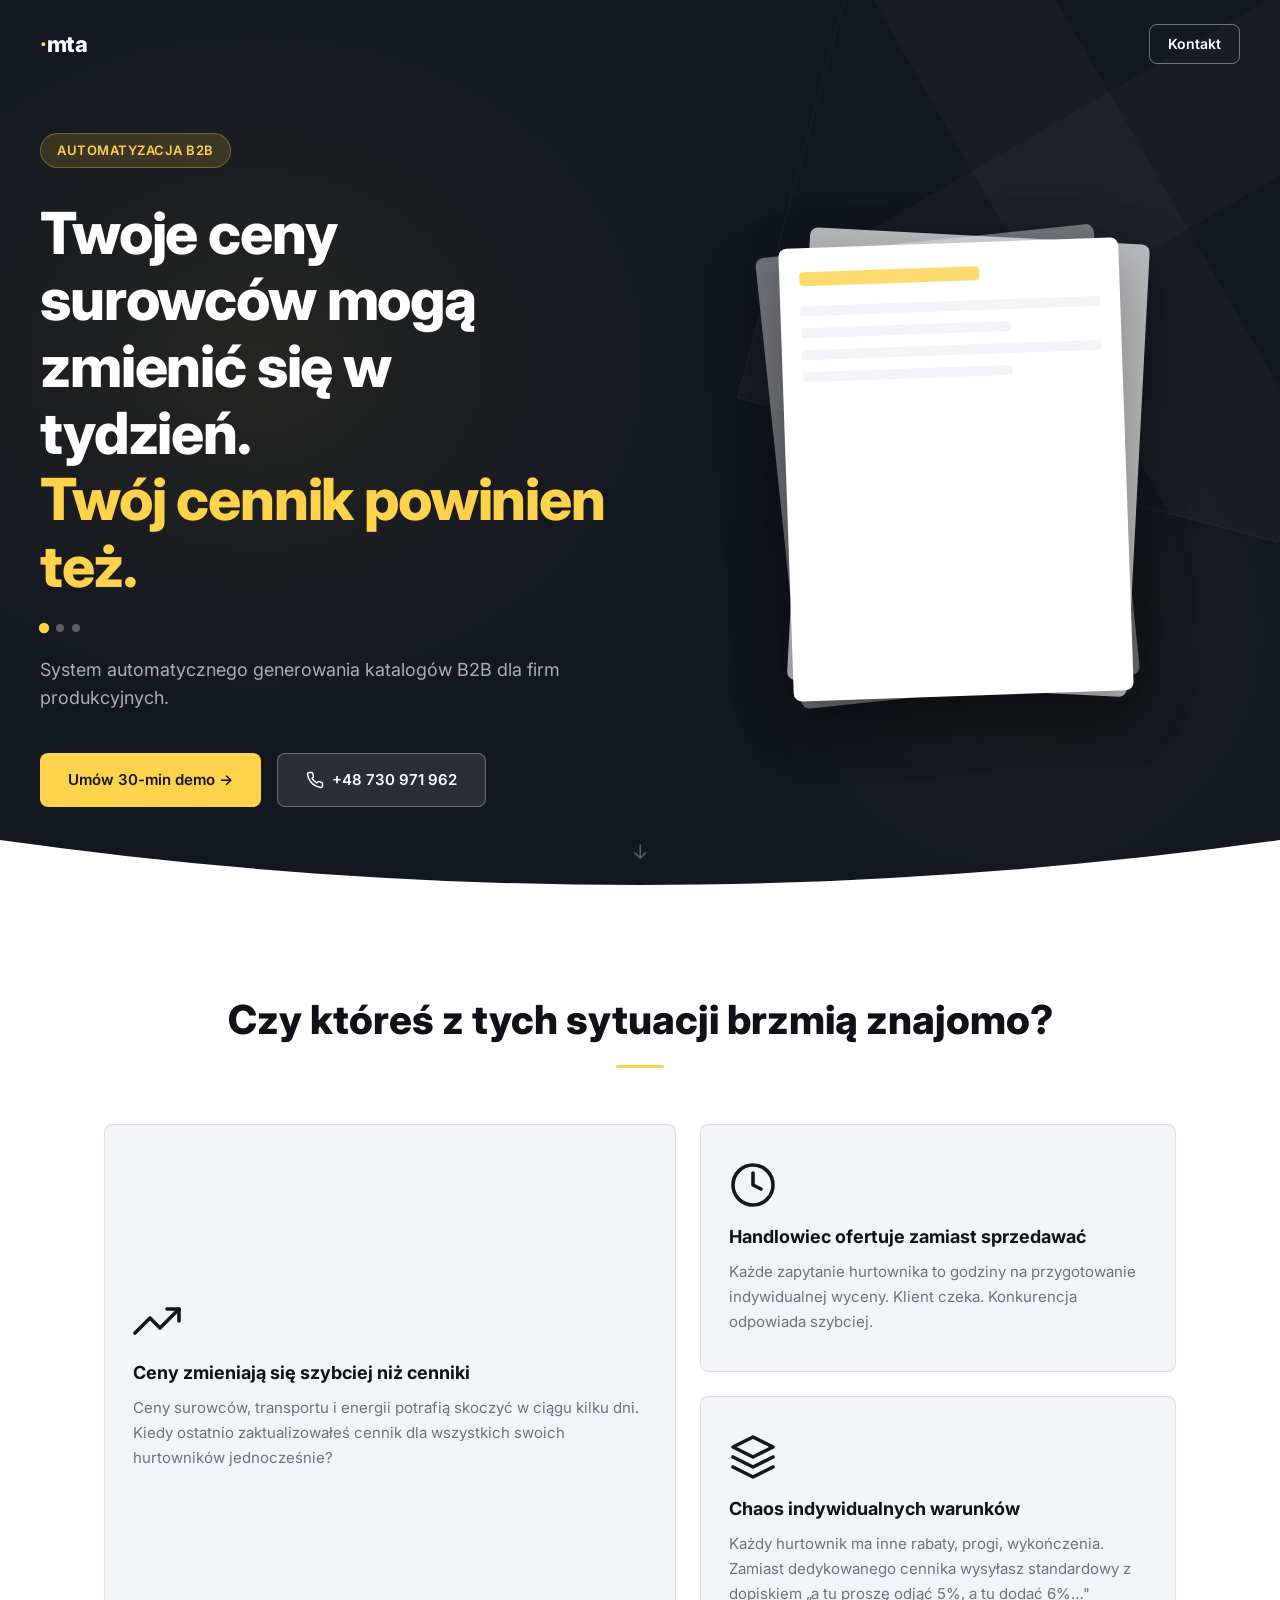
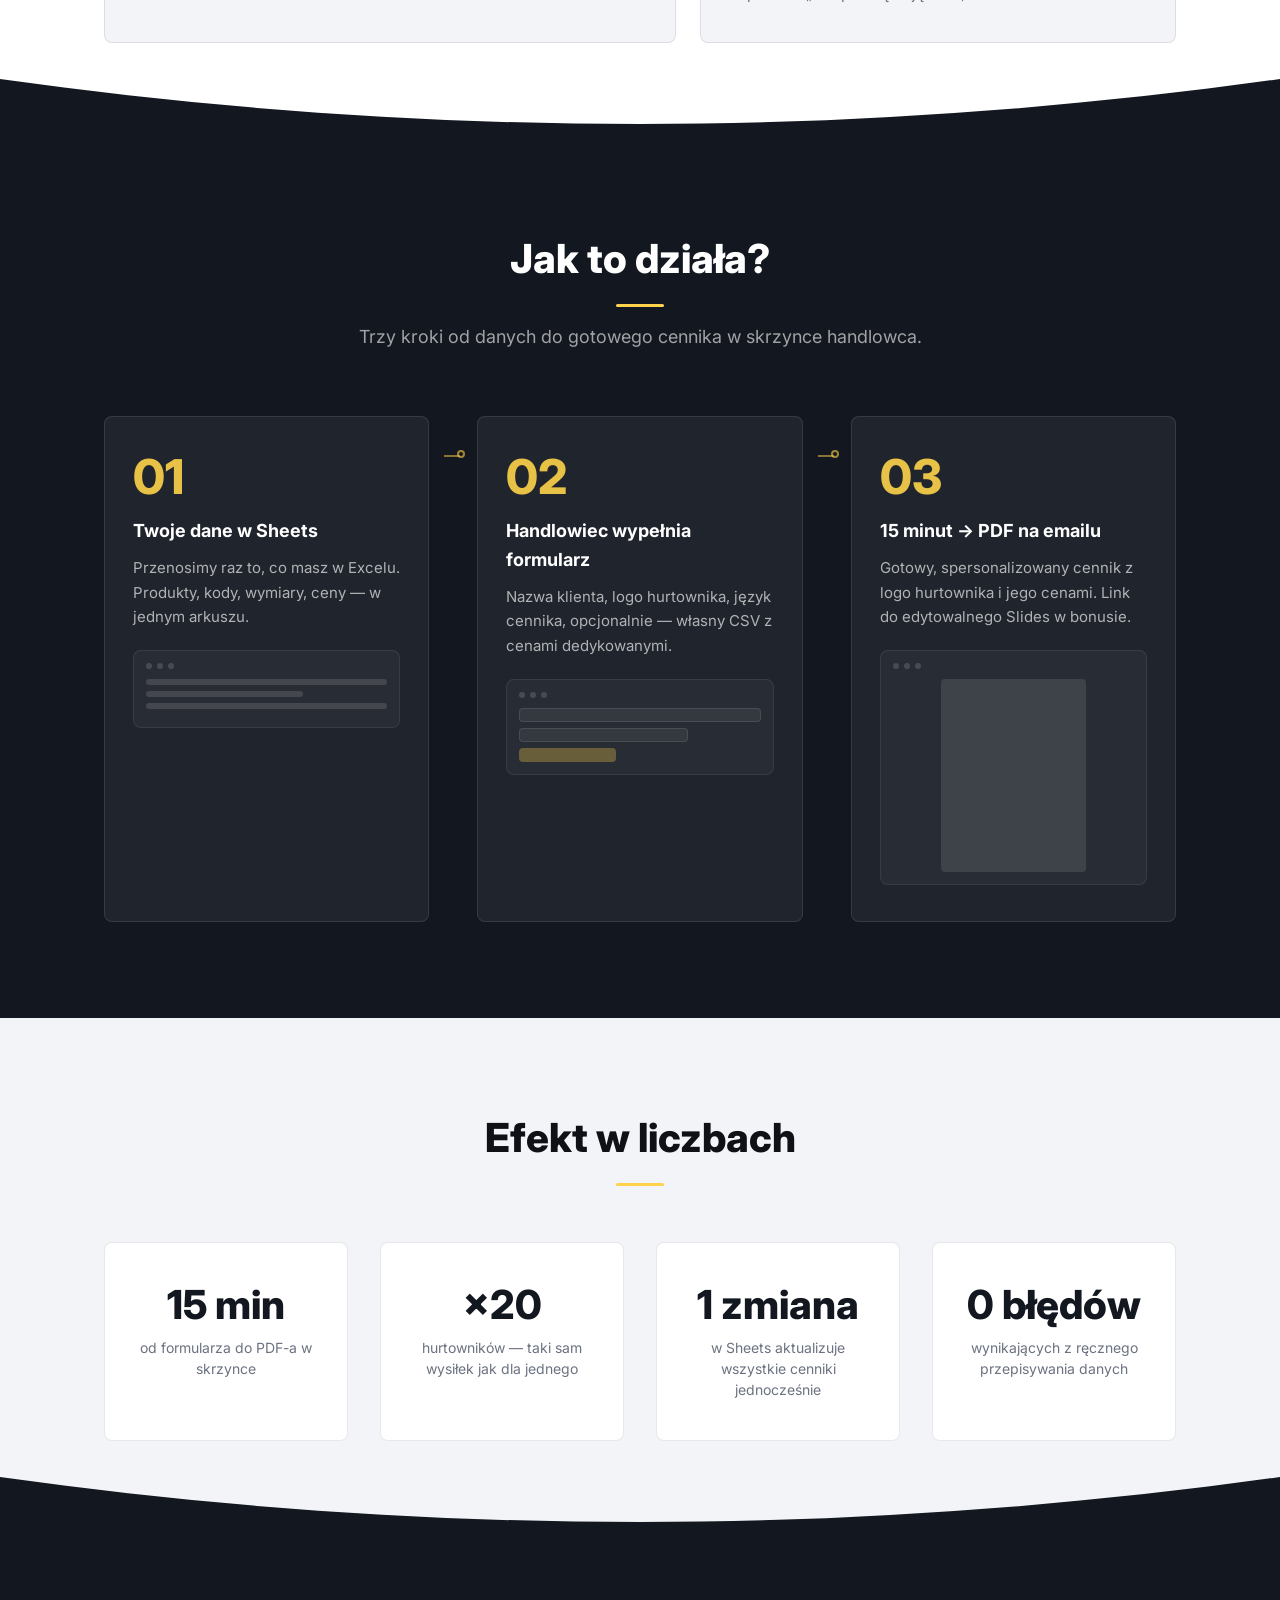
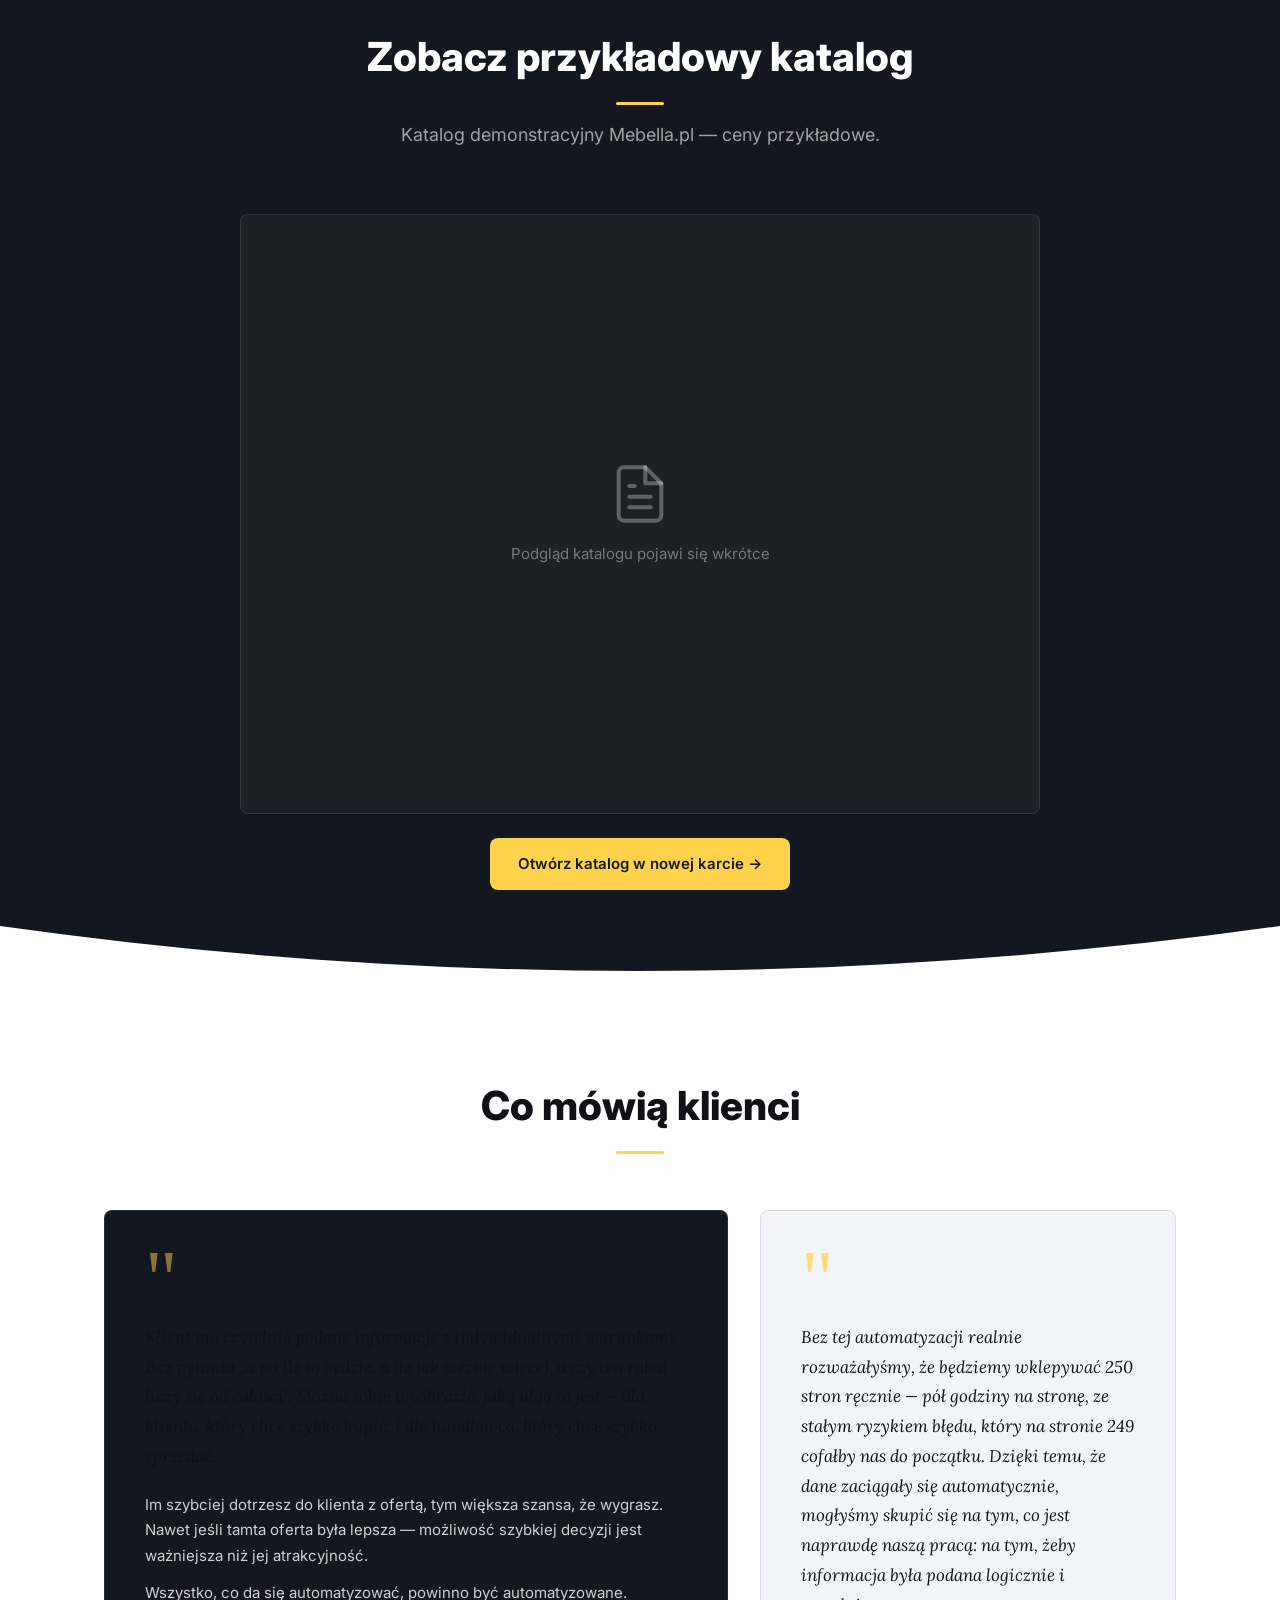
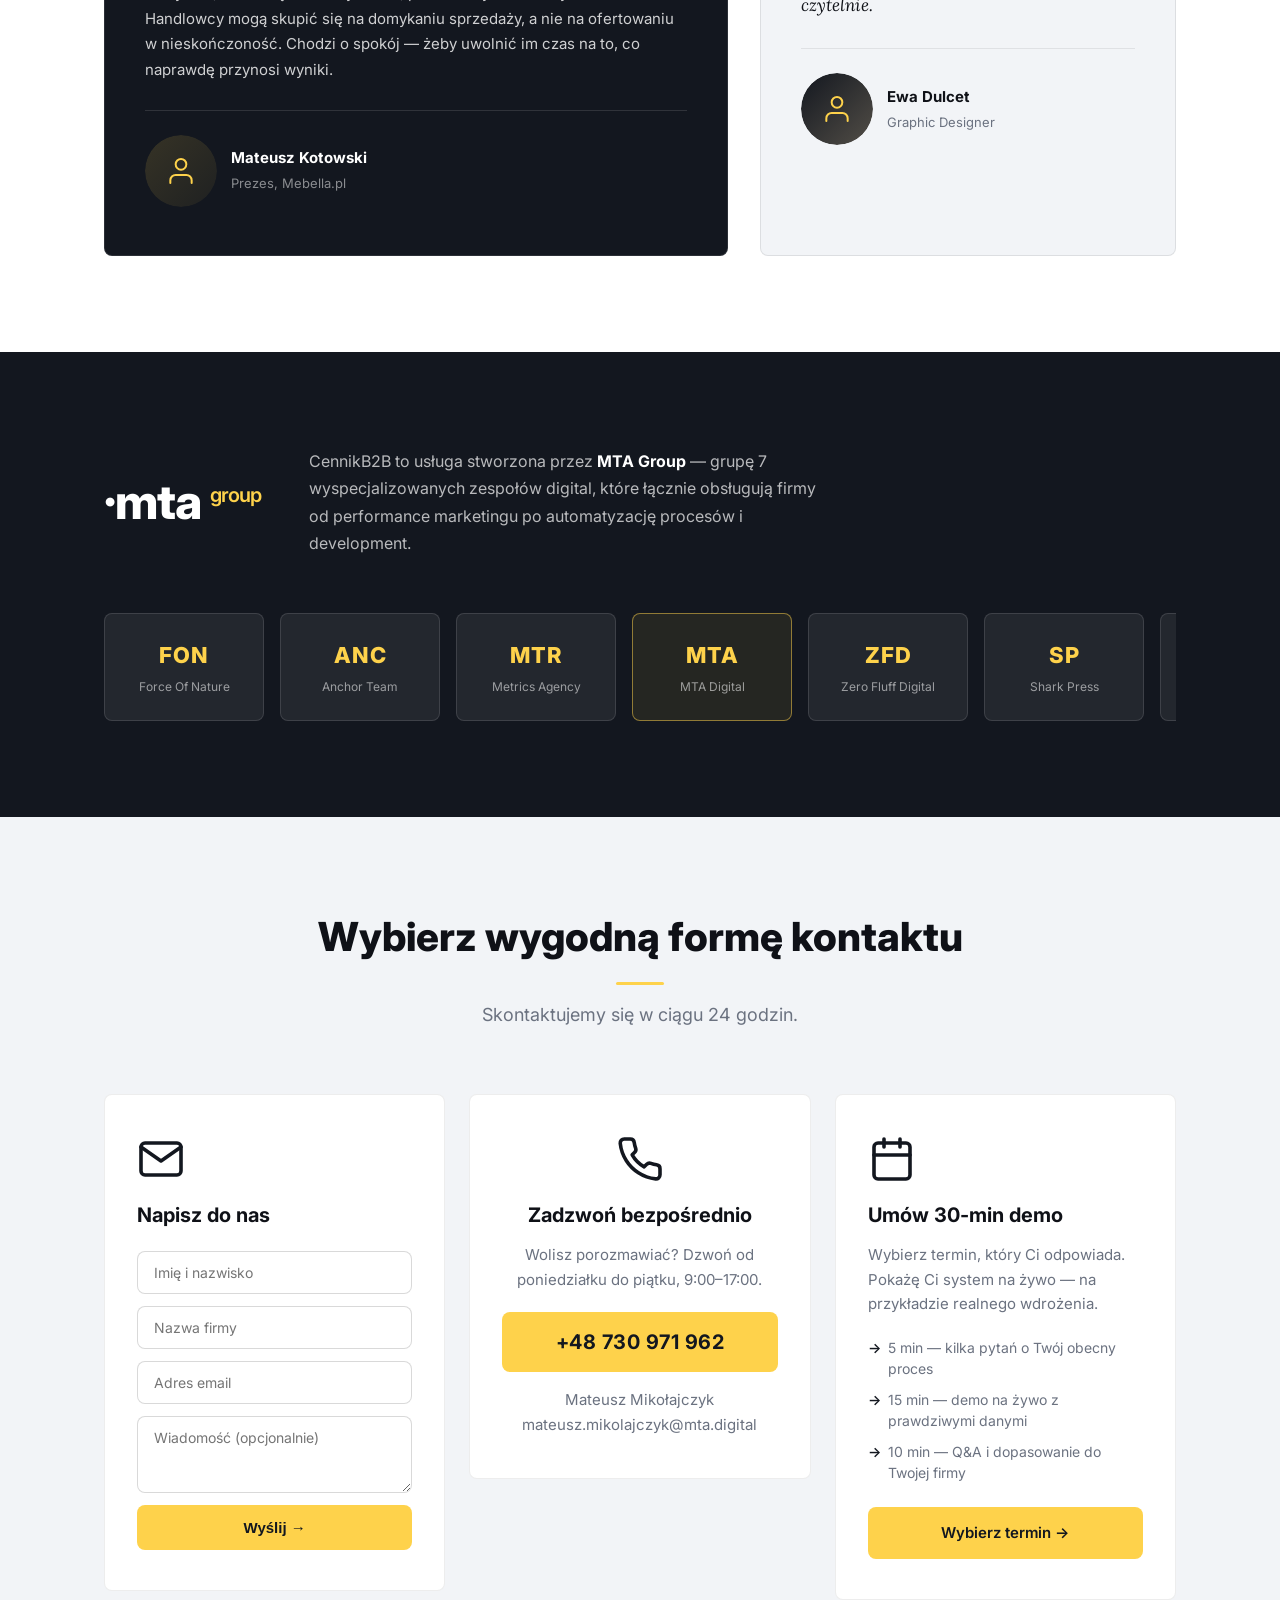
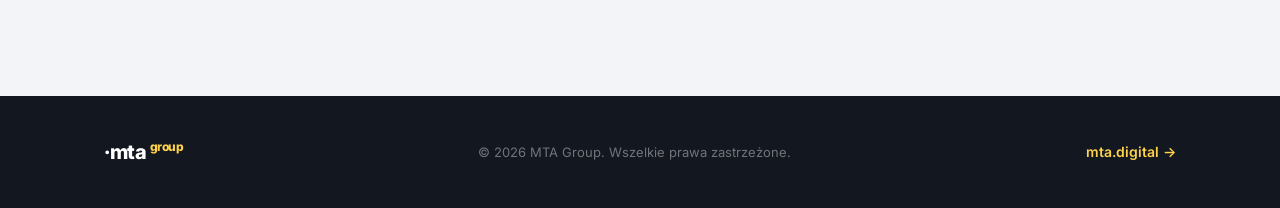
==== index.html @ e90841fe "Dodaj landing page CennikB2B z pełnym overhaulem wizualnym - Nowa strona docs/ z HTML/CSS/JS dla cen" ====
<!DOCTYPE html>
<html lang="pl">
<head>
  <meta charset="UTF-8" />
  <meta name="viewport" content="width=device-width, initial-scale=1.0" />
  <title>CennikB2B — Automatyczny cennik dla hurtowników | MTA Group</title>
  <meta name="description" content="System automatycznego generowania dedykowanych cenników B2B dla firm produkcyjnych. Od danych w Sheets do PDF w skrzynce handlowca — w 15 minut." />
  <link rel="preconnect" href="https://fonts.googleapis.com" />
  <link rel="preconnect" href="https://fonts.gstatic.com" crossorigin />
  <link href="https://fonts.googleapis.com/css2?family=Inter:wght@400;500;600;700;800&family=Lora:ital,wght@0,400;0,600;1,400&display=swap" rel="stylesheet" />
  <link rel="stylesheet" href="style.css" />
</head>
<body>

  <!-- ===================== HERO ===================== -->
  <header class="hero">
    <nav class="nav">
      <a href="https://mta.digital" class="nav-logo" target="_blank" rel="noopener">
        <span class="nav-logo-dot">·</span>mta
      </a>
      <a href="#kontakt" class="btn btn-outline-sm">Kontakt</a>
    </nav>

    <div class="hero-grid">
      <div class="hero-content">
        <div class="hero-tag">Automatyzacja B2B</div>

        <div class="hero-headlines" id="heroSlider">
          <h1 class="hero-headline active">Twoje ceny surowców mogą zmienić się w tydzień.<br><span class="accent">Twój cennik powinien też.</span></h1>
          <h1 class="hero-headline">Twój handlowiec może zamykać sprzedaż<br><span class="accent">zamiast wklepywać tabele.</span></h1>
          <h1 class="hero-headline">20 hurtowników, 20 dedykowanych cenników.<br><span class="accent">Jeden formularz, 15 minut.</span></h1>
        </div>

        <div class="hero-dots" id="heroDots">
          <button class="dot active" aria-label="Slajd 1"></button>
          <button class="dot" aria-label="Slajd 2"></button>
          <button class="dot" aria-label="Slajd 3"></button>
        </div>

        <p class="hero-sub">System automatycznego generowania katalogów B2B dla firm produkcyjnych.</p>

        <div class="hero-cta">
          <a href="https://calendly.com/mateusz-mikolajczyk/cennikb2b" class="btn btn-primary" target="_blank" rel="noopener">
            Umów 30-min demo →
          </a>
          <a href="tel:+48730971962" class="btn btn-ghost">
            <svg width="18" height="18" viewBox="0 0 24 24" fill="none" stroke="currentColor" stroke-width="2"><path d="M22 16.92v3a2 2 0 01-2.18 2 19.79 19.79 0 01-8.63-3.07 19.5 19.5 0 01-6-6A19.79 19.79 0 012.12 4.18 2 2 0 014.11 2h3a2 2 0 012 1.72c.127.96.361 1.903.7 2.81a2 2 0 01-.45 2.11L8.09 9.91a16 16 0 006 6l1.27-1.27a2 2 0 012.11-.45c.907.339 1.85.573 2.81.7A2 2 0 0122 16.92z"></path></svg>
            +48 730 971 962
          </a>
        </div>
      </div>

      <div class="hero-mockup" aria-hidden="true">
        <div class="mockup-page mockup-page-3"></div>
        <div class="mockup-page mockup-page-2"></div>
        <div class="mockup-page mockup-page-1">
          <div class="mockup-header"></div>
          <div class="mockup-row"></div>
          <div class="mockup-row mockup-row-short"></div>
          <div class="mockup-row"></div>
          <div class="mockup-row mockup-row-short"></div>
        </div>
      </div>
    </div>

    <div class="hero-scroll">
      <span>↓</span>
    </div>
    <div class="section-divider">
      <svg viewBox="0 0 1440 60" preserveAspectRatio="none"><path d="M0,0 C480,60 960,60 1440,0 L1440,60 L0,60Z" fill="var(--white)"/></svg>
    </div>
  </header>

  <!-- ===================== PROBLEM ===================== -->
  <section class="section section-light" id="problem">
    <div class="container">
      <h2 class="section-title">Czy któreś z tych sytuacji brzmią znajomo?</h2>

      <div class="cards-grid">
        <div class="card">
          <div class="card-icon"><svg width="48" height="48" viewBox="0 0 24 24" fill="none" stroke="currentColor" stroke-width="1.8" stroke-linecap="round" stroke-linejoin="round"><polyline points="23 6 13.5 15.5 8.5 10.5 1 18"></polyline><polyline points="17 6 23 6 23 12"></polyline></svg></div>
          <h3>Ceny zmieniają się szybciej niż cenniki</h3>
          <p>Ceny surowców, transportu i energii potrafią skoczyć w ciągu kilku dni. Kiedy ostatnio zaktualizowałeś cennik dla wszystkich swoich hurtowników jednocześnie?</p>
        </div>
        <div class="card">
          <div class="card-icon"><svg width="48" height="48" viewBox="0 0 24 24" fill="none" stroke="currentColor" stroke-width="1.8" stroke-linecap="round" stroke-linejoin="round"><circle cx="12" cy="12" r="10"></circle><polyline points="12 6 12 12 16 14"></polyline></svg></div>
          <h3>Handlowiec ofertuje zamiast sprzedawać</h3>
          <p>Każde zapytanie hurtownika to godziny na przygotowanie indywidualnej wyceny. Klient czeka. Konkurencja odpowiada szybciej.</p>
        </div>
        <div class="card">
          <div class="card-icon"><svg width="48" height="48" viewBox="0 0 24 24" fill="none" stroke="currentColor" stroke-width="1.8" stroke-linecap="round" stroke-linejoin="round"><path d="M12 2L2 7l10 5 10-5-10-5z"></path><path d="M2 17l10 5 10-5"></path><path d="M2 12l10 5 10-5"></path></svg></div>
          <h3>Chaos indywidualnych warunków</h3>
          <p>Każdy hurtownik ma inne rabaty, progi, wykończenia. Zamiast dedykowanego cennika wysyłasz standardowy z dopiskiem „a tu proszę odjąć 5%, a tu dodać 6%…"</p>
        </div>
      </div>
    </div>
    <div class="section-divider">
      <svg viewBox="0 0 1440 60" preserveAspectRatio="none"><path d="M0,0 C480,60 960,60 1440,0 L1440,60 L0,60Z" fill="var(--dark)"/></svg>
    </div>
  </section>

  <!-- ===================== JAK TO DZIAŁA ===================== -->
  <section class="section section-dark" id="jak-dziala">
    <div class="container">
      <h2 class="section-title">Jak to działa?</h2>
      <p class="section-sub">Trzy kroki od danych do gotowego cennika w skrzynce handlowca.</p>

      <div class="steps">
        <div class="step">
          <div class="step-number">01</div>
          <div class="step-content">
            <h3>Twoje dane w Sheets</h3>
            <p>Przenosimy raz to, co masz w Excelu. Produkty, kody, wymiary, ceny — w jednym arkuszu.</p>
          </div>
          <div class="step-screen" aria-hidden="true">
            <div class="screen-dots"><span></span><span></span><span></span></div>
            <div class="screen-row"></div>
            <div class="screen-row screen-row-short"></div>
            <div class="screen-row"></div>
          </div>
        </div>
        <div class="step">
          <div class="step-number">02</div>
          <div class="step-content">
            <h3>Handlowiec wypełnia formularz</h3>
            <p>Nazwa klienta, logo hurtownika, język cennika, opcjonalnie — własny CSV z cenami dedykowanymi.</p>
          </div>
          <div class="step-screen" aria-hidden="true">
            <div class="screen-dots"><span></span><span></span><span></span></div>
            <div class="screen-input"></div>
            <div class="screen-input screen-input-short"></div>
            <div class="screen-btn"></div>
          </div>
        </div>
        <div class="step">
          <div class="step-number">03</div>
          <div class="step-content">
            <h3>15 minut → PDF na emailu</h3>
            <p>Gotowy, spersonalizowany cennik z logo hurtownika i jego cenami. Link do edytowalnego Slides w bonusie.</p>
          </div>
          <div class="step-screen" aria-hidden="true">
            <div class="screen-dots"><span></span><span></span><span></span></div>
            <div class="screen-doc"></div>
          </div>
        </div>
      </div>
    </div>
  </section>

  <!-- ===================== KORZYŚCI ===================== -->
  <section class="section section-beige" id="korzysci">
    <div class="container">
      <h2 class="section-title">Efekt w liczbach</h2>

      <div class="metrics-grid">
        <div class="metric">
          <div class="metric-value">15 min</div>
          <div class="metric-label">od formularza do PDF-a w skrzynce</div>
        </div>
        <div class="metric">
          <div class="metric-value">×20</div>
          <div class="metric-label">hurtowników — taki sam wysiłek jak dla jednego</div>
        </div>
        <div class="metric">
          <div class="metric-value">1 zmiana</div>
          <div class="metric-label">w Sheets aktualizuje wszystkie cenniki jednocześnie</div>
        </div>
        <div class="metric">
          <div class="metric-value">0 błędów</div>
          <div class="metric-label">wynikających z ręcznego przepisywania danych</div>
        </div>
      </div>
    </div>
    <div class="section-divider">
      <svg viewBox="0 0 1440 60" preserveAspectRatio="none"><path d="M0,0 C480,60 960,60 1440,0 L1440,60 L0,60Z" fill="var(--dark)"/></svg>
    </div>
  </section>

  <!-- ===================== KATALOG PREVIEW ===================== -->
  <section class="section section-dark" id="katalog">
    <div class="container">
      <h2 class="section-title">Zobacz przykładowy katalog</h2>
      <p class="section-sub">Katalog demonstracyjny Mebella.pl — ceny przykładowe.</p>

      <div class="catalog-preview">
        <div class="catalog-embed">
          <iframe class="catalog-iframe" data-src="" title="Przykładowy katalog B2B" style="display:none"></iframe>
          <div class="catalog-placeholder">
            <svg width="64" height="64" viewBox="0 0 24 24" fill="none" stroke="currentColor" stroke-width="1.5" stroke-linecap="round" stroke-linejoin="round"><path d="M14 2H6a2 2 0 00-2 2v16a2 2 0 002 2h12a2 2 0 002-2V8z"></path><polyline points="14 2 14 8 20 8"></polyline><line x1="16" y1="13" x2="8" y2="13"></line><line x1="16" y1="17" x2="8" y2="17"></line><polyline points="10 9 9 9 8 9"></polyline></svg>
            <p>Podgląd katalogu pojawi się wkrótce</p>
          </div>
        </div>
        <a href="#" class="btn btn-primary catalog-btn" target="_blank" rel="noopener">
          Otwórz katalog w nowej karcie →
        </a>
      </div>
    </div>
    <div class="section-divider">
      <svg viewBox="0 0 1440 60" preserveAspectRatio="none"><path d="M0,0 C480,60 960,60 1440,0 L1440,60 L0,60Z" fill="var(--white)"/></svg>
    </div>
  </section>

  <!-- ===================== TESTIMONIALE ===================== -->
  <section class="section section-light" id="opinie">
    <div class="container">
      <h2 class="section-title">Co mówią klienci</h2>

      <div class="testimonials">

        <div class="testimonial testimonial-featured">
          <div class="testimonial-quotes">"</div>
          <blockquote>
            Klient ma czytelnie podane informacje z indywidualnymi warunkami. Bez pytania „a po ile to będzie, a ile jak wezmę więcej, a czy ten rabat liczy się od całości". Można sobie wyobrazić, jaką ulgą to jest — dla klienta, który chce szybko kupić, i dla handlowca, który chce szybko sprzedać.
          </blockquote>
          <div class="testimonial-more">
            <p>Im szybciej dotrzesz do klienta z ofertą, tym większa szansa, że wygrasz. Nawet jeśli tamta oferta była lepsza — możliwość szybkiej decyzji jest ważniejsza niż jej atrakcyjność.</p>
            <p>Wszystko, co da się automatyzować, powinno być automatyzowane. Handlowcy mogą skupić się na domykaniu sprzedaży, a nie na ofertowaniu w nieskończoność. Chodzi o spokój — żeby uwolnić im czas na to, co naprawdę przynosi wyniki.</p>
          </div>
          <div class="testimonial-author">
            <div class="testimonial-photo-wrap">
              <img src="assets/photo-mateusz-kotowski.jpg" alt="Mateusz Kotowski" class="testimonial-photo" onerror="this.style.display='none';this.nextElementSibling.style.display='flex'">
              <div class="testimonial-avatar-fallback">
                <svg width="32" height="32" viewBox="0 0 24 24" fill="none" stroke="currentColor" stroke-width="1.5" stroke-linecap="round" stroke-linejoin="round"><path d="M20 21v-2a4 4 0 00-4-4H8a4 4 0 00-4 4v2"></path><circle cx="12" cy="7" r="4"></circle></svg>
              </div>
            </div>
            <div>
              <strong>Mateusz Kotowski</strong>
              <span>Prezes, Mebella.pl</span>
            </div>
          </div>
        </div>

        <div class="testimonial">
          <div class="testimonial-quotes">"</div>
          <blockquote>
            Bez tej automatyzacji realnie rozważałyśmy, że będziemy wklepywać 250 stron ręcznie — pół godziny na stronę, ze stałym ryzykiem błędu, który na stronie 249 cofałby nas do początku. Dzięki temu, że dane zaciągały się automatycznie, mogłyśmy skupić się na tym, co jest naprawdę naszą pracą: na tym, żeby informacja była podana logicznie i czytelnie.
          </blockquote>
          <div class="testimonial-author">
            <div class="testimonial-photo-wrap">
              <img src="assets/photo-ewa-dulcet.jpg" alt="Ewa Dulcet" class="testimonial-photo" onerror="this.style.display='none';this.nextElementSibling.style.display='flex'">
              <div class="testimonial-avatar-fallback">
                <svg width="32" height="32" viewBox="0 0 24 24" fill="none" stroke="currentColor" stroke-width="1.5" stroke-linecap="round" stroke-linejoin="round"><path d="M20 21v-2a4 4 0 00-4-4H8a4 4 0 00-4 4v2"></path><circle cx="12" cy="7" r="4"></circle></svg>
              </div>
            </div>
            <div>
              <strong>Ewa Dulcet</strong>
              <span>Graphic Designer</span>
            </div>
          </div>
        </div>

      </div>
    </div>
  </section>

  <!-- ===================== MTA GROUP ===================== -->
  <section class="section section-dark" id="mta-group">
    <div class="container">
      <div class="mta-header">
        <div class="mta-logo-large">·mta <span class="mta-group-label">group</span></div>
        <p class="mta-desc">CennikB2B to usługa stworzona przez <strong>MTA Group</strong> — grupę 7 wyspecjalizowanych zespołów digital, które łącznie obsługują firmy od performance marketingu po automatyzację procesów i development.</p>
      </div>

      <div class="teams-slider-wrapper">
        <div class="teams-slider" id="teamsSlider">
          <a href="https://forceofnatu.re" class="team-card" target="_blank" rel="noopener">
            <div class="team-abbr">FON</div>
            <div class="team-name">Force Of Nature</div>
          </a>
          <a href="https://anchor.team" class="team-card" target="_blank" rel="noopener">
            <div class="team-abbr">ANC</div>
            <div class="team-name">Anchor Team</div>
          </a>
          <a href="https://metrics.agency" class="team-card" target="_blank" rel="noopener">
            <div class="team-abbr">MTR</div>
            <div class="team-name">Metrics Agency</div>
          </a>
          <a href="https://mta.digital" class="team-card team-card-active" target="_blank" rel="noopener">
            <div class="team-abbr">MTA</div>
            <div class="team-name">MTA Digital</div>
          </a>
          <a href="https://zerofluff.digital" class="team-card" target="_blank" rel="noopener">
            <div class="team-abbr">ZFD</div>
            <div class="team-name">Zero Fluff Digital</div>
          </a>
          <a href="https://sharkpress.agency" class="team-card" target="_blank" rel="noopener">
            <div class="team-abbr">SP</div>
            <div class="team-name">Shark Press</div>
          </a>
          <a href="https://mtacu.pl" class="team-card" target="_blank" rel="noopener">
            <div class="team-abbr">CU</div>
            <div class="team-name">Code Union</div>
          </a>
        </div>
      </div>
    </div>
  </section>

  <!-- ===================== CTA TRIPLE ===================== -->
  <section class="section section-beige" id="kontakt">
    <div class="container">
      <h2 class="section-title">Wybierz wygodną formę kontaktu</h2>
      <p class="section-sub">Skontaktujemy się w ciągu 24 godzin.</p>

      <div class="cta-grid">

        <!-- Formularz -->
        <div class="cta-card">
          <div class="cta-icon"><svg width="48" height="48" viewBox="0 0 24 24" fill="none" stroke="currentColor" stroke-width="1.8" stroke-linecap="round" stroke-linejoin="round"><path d="M4 4h16c1.1 0 2 .9 2 2v12c0 1.1-.9 2-2 2H4c-1.1 0-2-.9-2-2V6c0-1.1.9-2 2-2z"></path><polyline points="22,6 12,13 2,6"></polyline></svg></div>
          <h3>Napisz do nas</h3>
          <form class="contact-form" action="mailto:mateusz.mikolajczyk@mta.digital" method="get" enctype="text/plain">
            <input type="text" name="Imię" placeholder="Imię i nazwisko" required />
            <input type="text" name="Firma" placeholder="Nazwa firmy" required />
            <input type="email" name="Email" placeholder="Adres email" required />
            <textarea name="Wiadomość" placeholder="Wiadomość (opcjonalnie)" rows="3"></textarea>
            <button type="submit" class="btn btn-primary btn-full">Wyślij →</button>
          </form>
        </div>

        <!-- Telefon -->
        <div class="cta-card cta-card-center">
          <div class="cta-icon"><svg width="48" height="48" viewBox="0 0 24 24" fill="none" stroke="currentColor" stroke-width="1.8" stroke-linecap="round" stroke-linejoin="round"><path d="M22 16.92v3a2 2 0 01-2.18 2 19.79 19.79 0 01-8.63-3.07 19.5 19.5 0 01-6-6A19.79 19.79 0 012.12 4.18 2 2 0 014.11 2h3a2 2 0 012 1.72c.127.96.361 1.903.7 2.81a2 2 0 01-.45 2.11L8.09 9.91a16 16 0 006 6l1.27-1.27a2 2 0 012.11-.45c.907.339 1.85.573 2.81.7A2 2 0 0122 16.92z"></path></svg></div>
          <h3>Zadzwoń bezpośrednio</h3>
          <p>Wolisz porozmawiać? Dzwoń od poniedziałku do piątku, 9:00–17:00.</p>
          <a href="tel:+48730971962" class="btn btn-primary btn-full cta-phone">
            +48 730 971 962
          </a>
          <p class="cta-note">Mateusz Mikołajczyk<br>mateusz.mikolajczyk@mta.digital</p>
        </div>

        <!-- Calendly -->
        <div class="cta-card">
          <div class="cta-icon"><svg width="48" height="48" viewBox="0 0 24 24" fill="none" stroke="currentColor" stroke-width="1.8" stroke-linecap="round" stroke-linejoin="round"><rect x="3" y="4" width="18" height="18" rx="2" ry="2"></rect><line x1="16" y1="2" x2="16" y2="6"></line><line x1="8" y1="2" x2="8" y2="6"></line><line x1="3" y1="10" x2="21" y2="10"></line></svg></div>
          <h3>Umów 30-min demo</h3>
          <p>Wybierz termin, który Ci odpowiada. Pokażę Ci system na żywo — na przykładzie realnego wdrożenia.</p>
          <ul class="demo-agenda">
            <li>5 min — kilka pytań o Twój obecny proces</li>
            <li>15 min — demo na żywo z prawdziwymi danymi</li>
            <li>10 min — Q&A i dopasowanie do Twojej firmy</li>
          </ul>
          <a href="https://calendly.com/mateusz-mikolajczyk/cennikb2b" class="btn btn-primary btn-full" target="_blank" rel="noopener">
            Wybierz termin →
          </a>
        </div>

      </div>
    </div>
  </section>

  <!-- ===================== FOOTER ===================== -->
  <footer class="footer">
    <div class="container footer-inner">
      <a href="https://mta.digital" class="footer-logo" target="_blank" rel="noopener">·mta <span>group</span></a>
      <p class="footer-copy">© 2026 MTA Group. Wszelkie prawa zastrzeżone.</p>
      <a href="https://mta.digital" class="footer-link" target="_blank" rel="noopener">mta.digital →</a>
    </div>
  </footer>

  <script src="script.js"></script>
</body>
</html>
---- style.css ----
/* ===== RESET & BASE ===== */
*, *::before, *::after { box-sizing: border-box; margin: 0; padding: 0; }

:root {
  --dark:   #13171F;
  --yellow: #FED24B;
  --beige:  #F2F4F7;
  --red:    #FE6941;
  --green:  #89E1B1;
  --text:   #0F1117;
  --muted:  #6B7280;
  --white:  #ffffff;
  --radius: 8px;
  --font: 'Inter', system-ui, sans-serif;
  --font-serif: 'Lora', Georgia, serif;
}

html { scroll-behavior: smooth; }

body {
  font-family: var(--font);
  color: var(--text);
  line-height: 1.6;
  font-size: 16px;
  background: var(--white);
}

/* ===== LAYOUT ===== */
.container {
  max-width: 1120px;
  margin: 0 auto;
  padding: 0 24px;
}

.section { padding: 96px 0; }
.section-light  { background: var(--white); }
.section-dark   { background: var(--dark); color: var(--white); }
.section-beige  { background: var(--beige); }

.section-title {
  font-size: clamp(28px, 4vw, 40px);
  font-weight: 800;
  line-height: 1.2;
  margin-bottom: 16px;
  text-align: center;
  position: relative;
  padding-bottom: 24px;
}
.section-title::after {
  content: '';
  position: absolute;
  bottom: 0;
  left: 50%;
  transform: translateX(-50%);
  width: 48px;
  height: 3px;
  background: var(--yellow);
  border-radius: 2px;
}

.section-sub {
  font-size: 18px;
  color: var(--muted);
  text-align: center;
  margin-bottom: 64px;
}

.section-dark .section-title { color: var(--white); }
.section-dark .section-sub   { color: rgba(255,255,255,0.6); }

/* ===== SECTION DIVIDERS ===== */
.section-divider {
  position: absolute;
  bottom: 0;
  left: 0;
  right: 0;
  line-height: 0;
  z-index: 2;
}
.section-divider svg {
  display: block;
  width: 100%;
  height: 60px;
}
.section, .hero { position: relative; }

/* ===== BUTTONS ===== */
.btn {
  display: inline-flex;
  align-items: center;
  gap: 8px;
  padding: 14px 28px;
  border-radius: 8px;
  font-size: 15px;
  font-weight: 600;
  text-decoration: none;
  transition: all 0.2s ease;
  cursor: pointer;
  border: none;
}

.btn-primary {
  background: var(--yellow);
  color: var(--dark);
}
.btn-primary:hover { background: #f0c535; transform: translateY(-1px); }

.btn-ghost {
  background: rgba(255,255,255,0.1);
  color: var(--white);
  border: 1.5px solid rgba(255,255,255,0.3);
}
.btn-ghost:hover { background: rgba(255,255,255,0.18); }

.btn-outline-sm {
  background: transparent;
  color: var(--white);
  border: 1.5px solid rgba(255,255,255,0.4);
  padding: 8px 18px;
  font-size: 14px;
}
.btn-outline-sm:hover { background: rgba(255,255,255,0.1); }

.btn-full { width: 100%; justify-content: center; }

/* ===== NAV ===== */
.nav {
  display: flex;
  justify-content: space-between;
  align-items: center;
  padding: 24px 40px;
  position: absolute;
  top: 0; left: 0; right: 0;
  z-index: 10;
}

.nav-logo {
  font-size: 22px;
  font-weight: 800;
  color: var(--white);
  text-decoration: none;
  letter-spacing: -0.5px;
}
.nav-logo-dot { color: var(--yellow); }

/* ===== HERO ===== */
.hero {
  background: var(--dark);
  min-height: 100vh;
  display: flex;
  flex-direction: column;
  justify-content: center;
  align-items: center;
  padding: 120px 24px 80px;
  position: relative;
  overflow: hidden;
}

.hero::before {
  content: '';
  position: absolute;
  width: 100%; height: 100%;
  background:
    radial-gradient(ellipse 600px 500px at 20% 40%, rgba(254,210,75,0.08) 0%, transparent 70%),
    radial-gradient(ellipse 400px 400px at 80% 70%, rgba(254,210,75,0.04) 0%, transparent 70%);
  top: 0; left: 0;
  pointer-events: none;
}

/* Geometryczny X — jak na okładce katalogu */
.hero::after {
  content: '';
  position: absolute;
  width: 560px;
  height: 560px;
  top: -80px;
  right: -80px;
  background:
    linear-gradient(45deg, transparent 40%, rgba(255,255,255,0.022) 40%, rgba(255,255,255,0.022) 60%, transparent 60%),
    linear-gradient(-45deg, transparent 40%, rgba(255,255,255,0.022) 40%, rgba(255,255,255,0.022) 60%, transparent 60%);
  border: 1px solid rgba(255,255,255,0.04);
  transform: rotate(15deg);
  pointer-events: none;
  z-index: 0;
}

.hero-grid {
  display: grid;
  grid-template-columns: 1fr 1fr;
  gap: 64px;
  align-items: center;
  max-width: 1200px;
  width: 100%;
  position: relative;
  z-index: 1;
}

.hero-content { text-align: left; }

.hero-tag {
  display: inline-block;
  background: rgba(254,210,75,0.15);
  color: var(--yellow);
  border: 1px solid rgba(254,210,75,0.3);
  padding: 6px 16px;
  border-radius: 100px;
  font-size: 13px;
  font-weight: 600;
  letter-spacing: 0.5px;
  text-transform: uppercase;
  margin-bottom: 32px;
}

.hero-headlines {
  display: grid;
  margin-bottom: 24px;
}

.hero-headline {
  font-size: clamp(32px, 5.5vw, 58px);
  font-weight: 800;
  line-height: 1.15;
  letter-spacing: -0.02em;
  color: var(--white);
  grid-area: 1 / 1;
  opacity: 0;
  transform: translateY(12px);
  transition: opacity 0.5s ease, transform 0.5s ease;
  pointer-events: none;
}

.hero-headline.active {
  opacity: 1;
  transform: translateY(0);
  pointer-events: auto;
}

.accent { color: var(--yellow); }

.hero-dots {
  display: flex;
  gap: 8px;
  margin-bottom: 24px;
}

.dot {
  width: 8px; height: 8px;
  border-radius: 50%;
  background: rgba(255,255,255,0.3);
  border: none;
  cursor: pointer;
  transition: background 0.3s, transform 0.3s;
  padding: 0;
}
.dot.active { background: var(--yellow); transform: scale(1.3); }

.hero-sub {
  font-size: 18px;
  color: rgba(255,255,255,0.65);
  margin-bottom: 40px;
  max-width: 560px;
}

.hero-cta {
  display: flex;
  gap: 16px;
  flex-wrap: wrap;
}

.hero-scroll {
  position: absolute;
  bottom: 32px;
  left: 50%;
  transform: translateX(-50%);
  color: rgba(255,255,255,0.3);
  font-size: 20px;
  animation: bounce 2s infinite;
}

@keyframes bounce {
  0%, 100% { transform: translateX(-50%) translateY(0); }
  50%       { transform: translateX(-50%) translateY(6px); }
}

/* ===== HERO MOCKUP ===== */
.hero-mockup {
  position: relative;
  width: 100%;
  aspect-ratio: 3 / 4;
  max-width: 340px;
  justify-self: center;
}

.mockup-page {
  position: absolute;
  width: 100%;
  height: 100%;
  background: var(--white);
  border-radius: 8px;
  box-shadow: 0 20px 60px rgba(0,0,0,0.3);
}

.mockup-page-1 {
  z-index: 3;
  transform: rotate(-2deg);
  padding: 24px 20px;
}
.mockup-page-2 {
  z-index: 2;
  transform: rotate(3deg) translate(12px, -8px);
  opacity: 0.7;
}
.mockup-page-3 {
  z-index: 1;
  transform: rotate(-6deg) translate(-8px, -4px);
  opacity: 0.4;
}

.mockup-header {
  width: 60%;
  height: 14px;
  background: var(--yellow);
  border-radius: 4px;
  margin-bottom: 20px;
  opacity: 0.8;
}
.mockup-row {
  width: 100%;
  height: 10px;
  background: var(--beige);
  border-radius: 3px;
  margin-bottom: 12px;
}
.mockup-row-short { width: 70%; }

/* ===== CARDS (problem) ===== */
.cards-grid {
  display: grid;
  grid-template-columns: 1.2fr 1fr;
  grid-template-rows: 1fr 1fr;
  gap: 24px;
  margin-top: 56px;
}
.cards-grid .card:first-child {
  grid-row: 1 / 3;
  display: flex;
  flex-direction: column;
  justify-content: center;
}

.card {
  background: var(--beige);
  border-radius: var(--radius);
  padding: 36px 28px;
  border: 1.5px solid rgba(0,0,0,0.09);
  transition: transform 0.2s, box-shadow 0.2s;
}
.card:hover { transform: translateY(-4px); box-shadow: 0 12px 32px rgba(0,0,0,0.08); }

.card-icon {
  margin-bottom: 16px;
  color: var(--dark);
  line-height: 0;
}

.card h3 {
  font-size: 18px;
  font-weight: 700;
  margin-bottom: 12px;
  line-height: 1.3;
}

.card p { color: var(--muted); font-size: 15px; line-height: 1.65; }

/* ===== STEPS ===== */
.steps {
  display: flex;
  align-items: stretch;
  gap: 48px;
  margin-top: 56px;
  position: relative;
}

.step {
  flex: 1;
  background: rgba(255,255,255,0.06);
  border-radius: var(--radius);
  padding: 36px 28px;
  border: 1px solid rgba(255,255,255,0.1);
  position: relative;
}

/* Timeline connector between steps */
.step:not(:last-child)::after {
  content: '';
  position: absolute;
  top: 38px;
  right: -32px;
  width: 16px;
  height: 2px;
  background: var(--yellow);
  opacity: 0.5;
}
.step:not(:last-child)::before {
  content: '';
  position: absolute;
  top: 33px;
  right: -37px;
  width: 8px;
  height: 8px;
  border-radius: 50%;
  border: 2px solid var(--yellow);
  background: var(--dark);
  z-index: 1;
  opacity: 0.6;
}

.step-number {
  font-size: 48px;
  font-weight: 800;
  color: var(--yellow);
  line-height: 1;
  margin-bottom: 16px;
  opacity: 0.9;
}

.step h3 { font-size: 18px; font-weight: 700; margin-bottom: 10px; }
.step p  { font-size: 15px; color: rgba(255,255,255,0.65); line-height: 1.65; }

/* Mini browser mockup inside steps */
.step-screen {
  margin-top: 20px;
  background: rgba(255,255,255,0.04);
  border: 1px solid rgba(255,255,255,0.08);
  border-radius: 8px;
  padding: 12px;
  overflow: hidden;
}
.screen-dots {
  display: flex;
  gap: 5px;
  margin-bottom: 10px;
}
.screen-dots span {
  width: 6px;
  height: 6px;
  border-radius: 50%;
  background: rgba(255,255,255,0.15);
}
.screen-row {
  height: 6px;
  background: rgba(255,255,255,0.13);
  border-radius: 3px;
  margin-bottom: 6px;
}
.screen-row-short { width: 65%; }
.screen-input {
  height: 14px;
  background: rgba(255,255,255,0.06);
  border: 1px solid rgba(255,255,255,0.1);
  border-radius: 4px;
  margin-bottom: 6px;
}
.screen-input-short { width: 70%; }
.screen-btn {
  width: 40%;
  height: 14px;
  background: var(--yellow);
  border-radius: 4px;
  opacity: 0.3;
}
.screen-doc {
  width: 60%;
  aspect-ratio: 3/4;
  margin: 0 auto;
  background: rgba(255,255,255,0.1);
  border-radius: 4px;
}

/* ===== METRICS ===== */
.metrics-grid {
  display: grid;
  grid-template-columns: repeat(4, 1fr);
  gap: 32px;
  margin-top: 56px;
}

.metric {
  text-align: center;
  padding: 40px 20px;
  background: var(--white);
  border-radius: var(--radius);
  border: 1.5px solid rgba(0,0,0,0.09);
}

.metric-value {
  font-size: clamp(28px, 3.5vw, 40px);
  font-weight: 800;
  color: var(--dark);
  margin-bottom: 10px;
  line-height: 1.1;
}

.metric-label { font-size: 14px; color: var(--muted); line-height: 1.5; }

/* ===== TESTIMONIALE ===== */
.testimonials {
  display: grid;
  grid-template-columns: 3fr 2fr;
  gap: 32px;
  margin-top: 56px;
}

.testimonial {
  background: var(--beige);
  border-radius: var(--radius);
  padding: 48px 40px;
  position: relative;
  border: 1.5px solid rgba(0,0,0,0.09);
}

.testimonial-featured {
  background: var(--dark);
  border-color: rgba(255,255,255,0.1);
}
.testimonial-featured blockquote,
.testimonial-featured .testimonial-more p { color: rgba(255,255,255,0.8); }
.testimonial-featured .testimonial-quotes { color: var(--yellow); opacity: 0.5; }
.testimonial-featured .testimonial-author { border-top-color: rgba(255,255,255,0.12); }
.testimonial-featured .testimonial-author strong { color: var(--white); }
.testimonial-featured .testimonial-author span { color: rgba(255,255,255,0.5); }

.testimonial-quotes {
  font-size: 80px;
  font-family: Georgia, serif;
  color: var(--yellow);
  line-height: 0.5;
  margin-bottom: 24px;
  display: block;
  opacity: 0.7;
}

.testimonial blockquote {
  font-family: var(--font-serif);
  font-size: 17px;
  line-height: 1.75;
  color: var(--text);
  font-style: italic;
  margin-bottom: 20px;
}

.testimonial-more p {
  font-size: 15px;
  line-height: 1.7;
  color: var(--muted);
  margin-bottom: 12px;
}

.testimonial-author {
  display: flex;
  align-items: center;
  gap: 14px;
  margin-top: 28px;
  padding-top: 24px;
  border-top: 1px solid rgba(0,0,0,0.08);
}

.testimonial-photo-wrap {
  width: 72px;
  height: 72px;
  border-radius: 50%;
  flex-shrink: 0;
  overflow: hidden;
  position: relative;
}

.testimonial-photo {
  width: 100%;
  height: 100%;
  object-fit: cover;
  border-radius: 50%;
}

.testimonial-avatar-fallback {
  width: 100%;
  height: 100%;
  border-radius: 50%;
  background: linear-gradient(135deg, var(--dark) 0%, #524e47 100%);
  display: flex;
  align-items: center;
  justify-content: center;
  color: var(--yellow);
}
.testimonial-featured .testimonial-avatar-fallback {
  background: linear-gradient(135deg, rgba(254,210,75,0.15) 0%, rgba(254,210,75,0.05) 100%);
}

.testimonial-author strong { display: block; font-size: 15px; font-weight: 700; }
.testimonial-author span   { font-size: 13px; color: var(--muted); }

/* ===== CATALOG PREVIEW ===== */
.catalog-preview {
  max-width: 800px;
  margin: 0 auto;
  text-align: center;
}

.catalog-embed {
  aspect-ratio: 4 / 3;
  border-radius: var(--radius);
  overflow: hidden;
  margin-bottom: 24px;
  border: 1px solid rgba(255,255,255,0.1);
  background: rgba(255,255,255,0.04);
}

.catalog-iframe {
  width: 100%;
  height: 100%;
  border: none;
}

.catalog-placeholder {
  width: 100%;
  height: 100%;
  display: flex;
  flex-direction: column;
  align-items: center;
  justify-content: center;
  gap: 16px;
  color: rgba(255,255,255,0.3);
}
.catalog-placeholder p {
  font-size: 15px;
  color: rgba(255,255,255,0.4);
}

.catalog-btn {
  display: inline-flex;
}

@media (max-width: 768px) {
  .catalog-embed { display: none; }
}

/* ===== MTA GROUP ===== */
.mta-header {
  display: flex;
  align-items: center;
  gap: 48px;
  margin-bottom: 56px;
  flex-wrap: wrap;
}

.mta-logo-large {
  font-size: 48px;
  font-weight: 800;
  color: var(--white);
  letter-spacing: -1px;
  flex-shrink: 0;
  white-space: nowrap;
}
.mta-group-label {
  color: var(--yellow);
  font-size: 20px;
  vertical-align: super;
  font-weight: 600;
}

.mta-desc {
  font-size: 16px;
  color: rgba(255,255,255,0.7);
  line-height: 1.7;
  max-width: 520px;
}
.mta-desc strong { color: var(--white); }

.teams-slider-wrapper { overflow: hidden; }

.teams-slider {
  display: flex;
  gap: 16px;
  animation: scrollTeams 24s linear infinite;
  width: max-content;
}
.teams-slider:hover { animation-play-state: paused; }

@keyframes scrollTeams {
  0%   { transform: translateX(0); }
  100% { transform: translateX(-50%); }
}

.team-card {
  background: rgba(255,255,255,0.07);
  border: 1.5px solid rgba(255,255,255,0.12);
  border-radius: var(--radius);
  padding: 24px 28px;
  min-width: 160px;
  text-align: center;
  text-decoration: none;
  transition: background 0.2s, border-color 0.2s;
  flex-shrink: 0;
}
.team-card:hover {
  background: rgba(255,255,255,0.12);
  border-color: rgba(254,210,75,0.4);
}
.team-card-active {
  border-color: rgba(254,210,75,0.5);
  background: rgba(254,210,75,0.08);
}

.team-abbr {
  font-size: 22px;
  font-weight: 800;
  color: var(--yellow);
  margin-bottom: 6px;
  letter-spacing: 1px;
}

.team-name {
  font-size: 12px;
  color: rgba(255,255,255,0.55);
  line-height: 1.4;
}

/* ===== CTA TRIPLE ===== */
.cta-grid {
  display: grid;
  grid-template-columns: repeat(3, 1fr);
  gap: 24px;
  margin-top: 56px;
  align-items: start;
}

.cta-card {
  background: var(--white);
  border-radius: var(--radius);
  padding: 40px 32px;
  border: 1.5px solid rgba(0,0,0,0.07);
}

.cta-card-center { text-align: center; }

.cta-icon {
  margin-bottom: 16px;
  display: block;
  color: var(--dark);
  line-height: 0;
}

.cta-card h3 {
  font-size: 20px;
  font-weight: 700;
  margin-bottom: 12px;
}

.cta-card p { font-size: 15px; color: var(--muted); line-height: 1.65; margin-bottom: 20px; }

.contact-form { display: flex; flex-direction: column; gap: 12px; margin-top: 20px; }

.contact-form input,
.contact-form textarea {
  padding: 12px 16px;
  border: 1.5px solid rgba(0,0,0,0.15);
  border-radius: 8px;
  font-size: 14px;
  font-family: var(--font);
  outline: none;
  transition: border-color 0.2s;
  resize: vertical;
}
.contact-form input:focus,
.contact-form textarea:focus { border-color: var(--yellow); }

.cta-phone { font-size: 20px; font-weight: 700; letter-spacing: 0.5px; }

.cta-note {
  font-size: 13px;
  color: var(--muted);
  line-height: 1.6;
  margin-top: 16px;
  margin-bottom: 0 !important;
}

.demo-agenda {
  list-style: none;
  margin: 0 0 24px;
  display: flex;
  flex-direction: column;
  gap: 10px;
}

.demo-agenda li {
  font-size: 14px;
  color: var(--muted);
  padding-left: 20px;
  position: relative;
  line-height: 1.5;
}
.demo-agenda li::before {
  content: '→';
  position: absolute;
  left: 0;
  color: var(--dark);
  font-weight: 600;
}

/* ===== FOOTER ===== */
.footer {
  background: var(--dark);
  padding: 40px 0;
}

.footer-inner {
  display: flex;
  justify-content: space-between;
  align-items: center;
  flex-wrap: wrap;
  gap: 16px;
}

.footer-logo {
  font-size: 20px;
  font-weight: 800;
  color: var(--white);
  text-decoration: none;
  letter-spacing: -0.5px;
}
.footer-logo span { color: var(--yellow); font-size: 12px; vertical-align: super; }

.footer-copy { font-size: 13px; color: rgba(255,255,255,0.4); }

.footer-link {
  font-size: 14px;
  color: var(--yellow);
  text-decoration: none;
  font-weight: 600;
}
.footer-link:hover { text-decoration: underline; }

/* ===== SCROLL REVEAL ===== */
.reveal {
  opacity: 0;
  transform: translateY(24px);
  transition: opacity 0.6s ease, transform 0.6s ease;
}
.reveal.revealed {
  opacity: 1;
  transform: translateY(0);
}

/* ===== RESPONSIVE ===== */
@media (max-width: 1024px) {
  .hero-grid { grid-template-columns: 1fr; gap: 40px; }
  .hero-content { text-align: center; }
  .hero-dots { justify-content: center; }
  .hero-cta { justify-content: center; }
  .hero-sub { margin-left: auto; margin-right: auto; }
  .hero-mockup { display: none; }
  .metrics-grid { grid-template-columns: repeat(2, 1fr); }
  .cards-grid   { grid-template-columns: 1fr; }
  .cards-grid .card:first-child { grid-row: auto; }
  .steps {
    flex-direction: column;
    gap: 24px;
  }
  .step:not(:last-child)::after {
    top: auto;
    bottom: -16px;
    right: 50%;
    width: 2px;
    height: 8px;
  }
  .step:not(:last-child)::before {
    top: auto;
    bottom: -22px;
    right: calc(50% - 4px);
  }
  .testimonials { grid-template-columns: 1fr; }
  .testimonial-featured {
    background: var(--beige);
    border-color: rgba(0,0,0,0.06);
  }
  .testimonial-featured blockquote,
  .testimonial-featured .testimonial-more p { color: var(--text); }
  .testimonial-featured .testimonial-author { border-top-color: rgba(0,0,0,0.08); }
  .testimonial-featured .testimonial-author strong { color: var(--text); }
  .testimonial-featured .testimonial-author span { color: var(--muted); }
  .cta-grid   { grid-template-columns: 1fr; }
  .mta-header { flex-direction: column; gap: 24px; }
}

@media (max-width: 768px) {
  .section { padding: 64px 0; }
  .section-divider svg { height: 30px; }
  .nav { padding: 20px 24px; }
  .metrics-grid    { grid-template-columns: repeat(2, 1fr); gap: 16px; }
  .hero-headline   { font-size: clamp(26px, 7vw, 40px); }
  .hero-cta        { flex-direction: column; align-items: center; }
  .footer-inner    { flex-direction: column; text-align: center; }
  .testimonial-photo-wrap { width: 56px; height: 56px; }
}
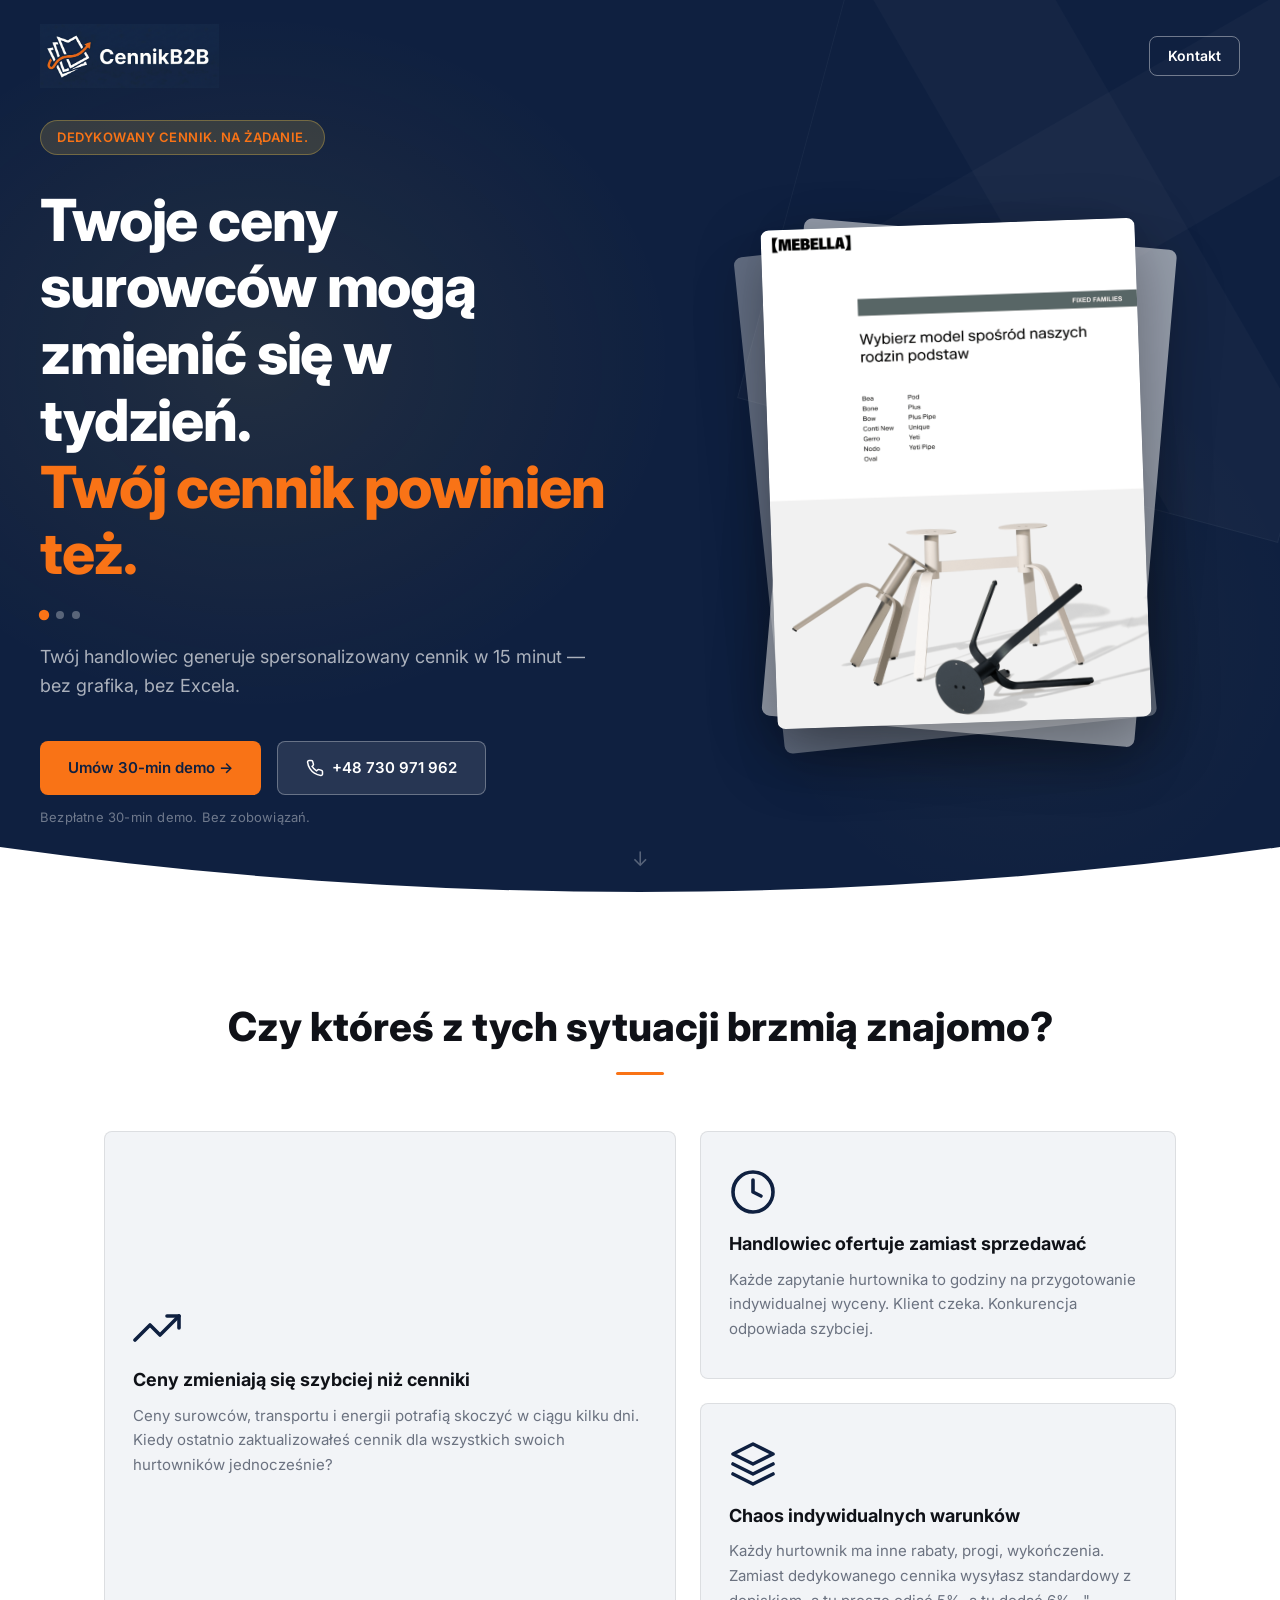
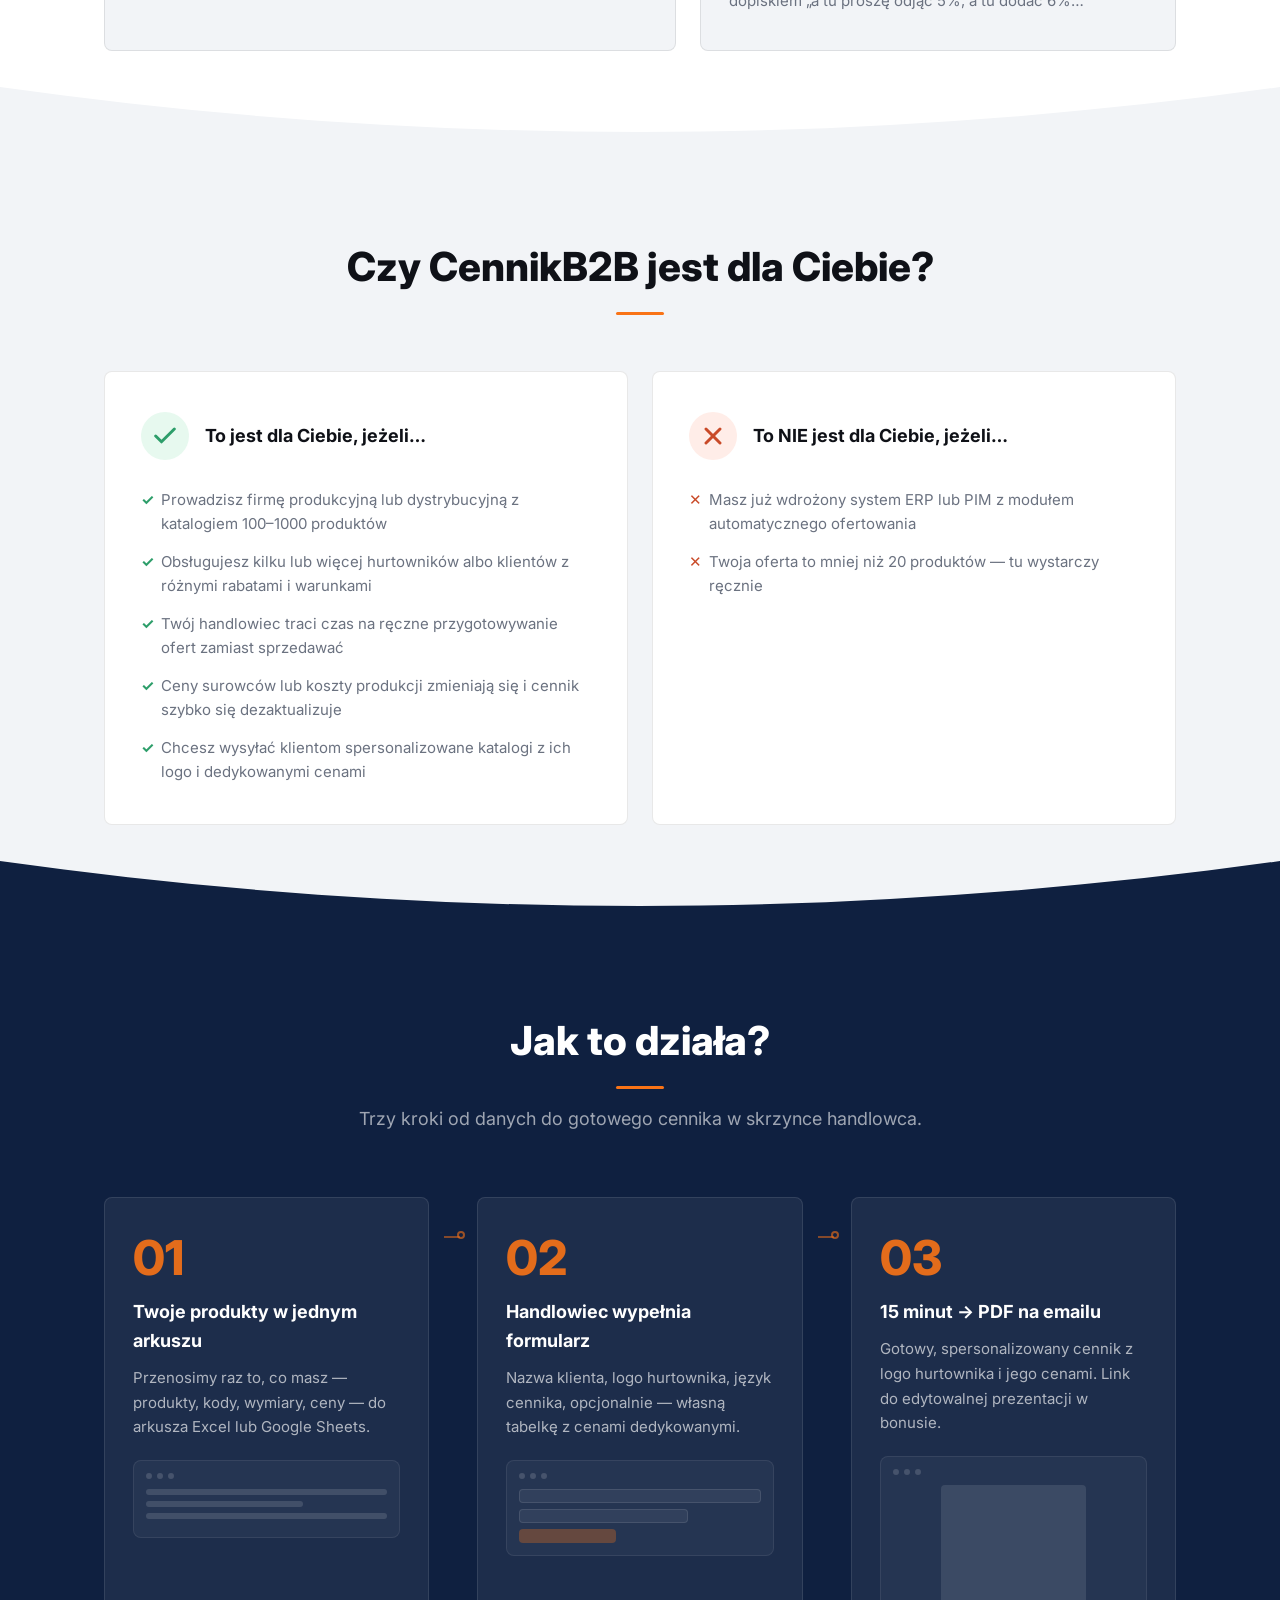
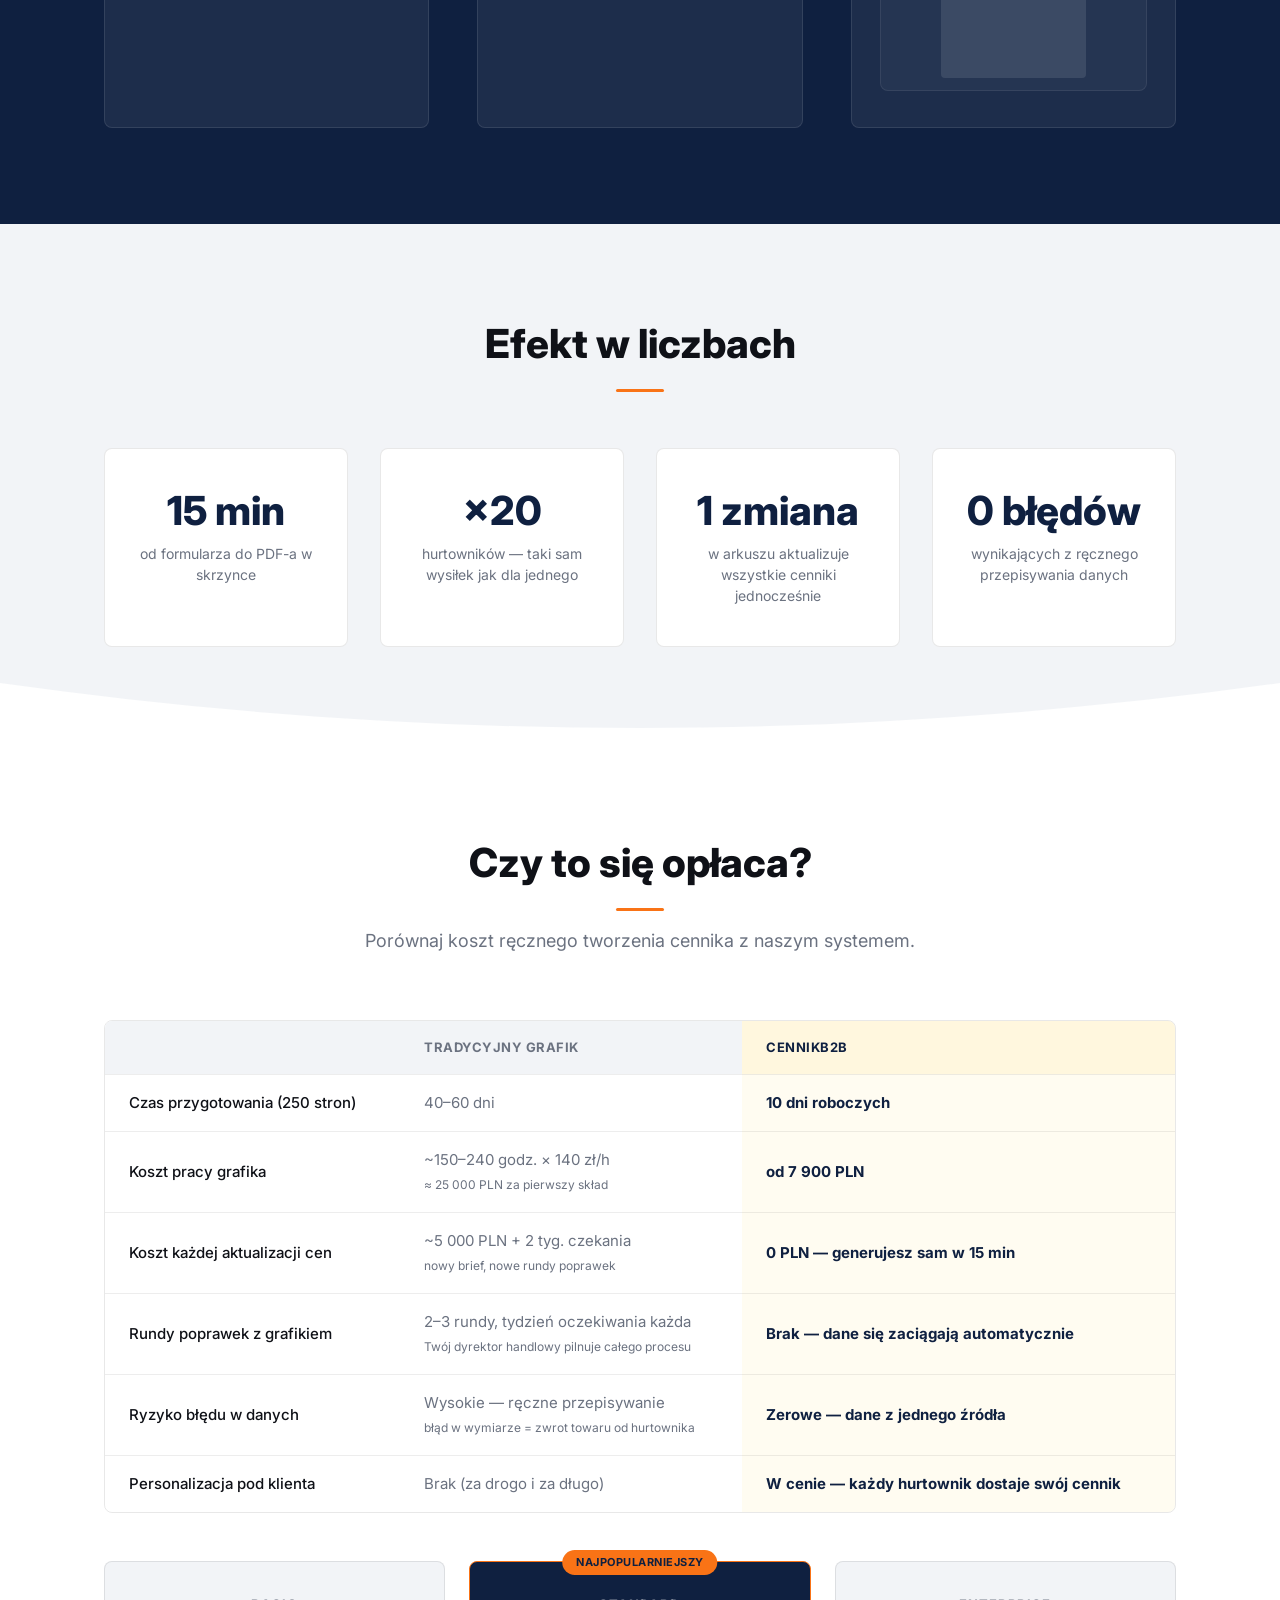
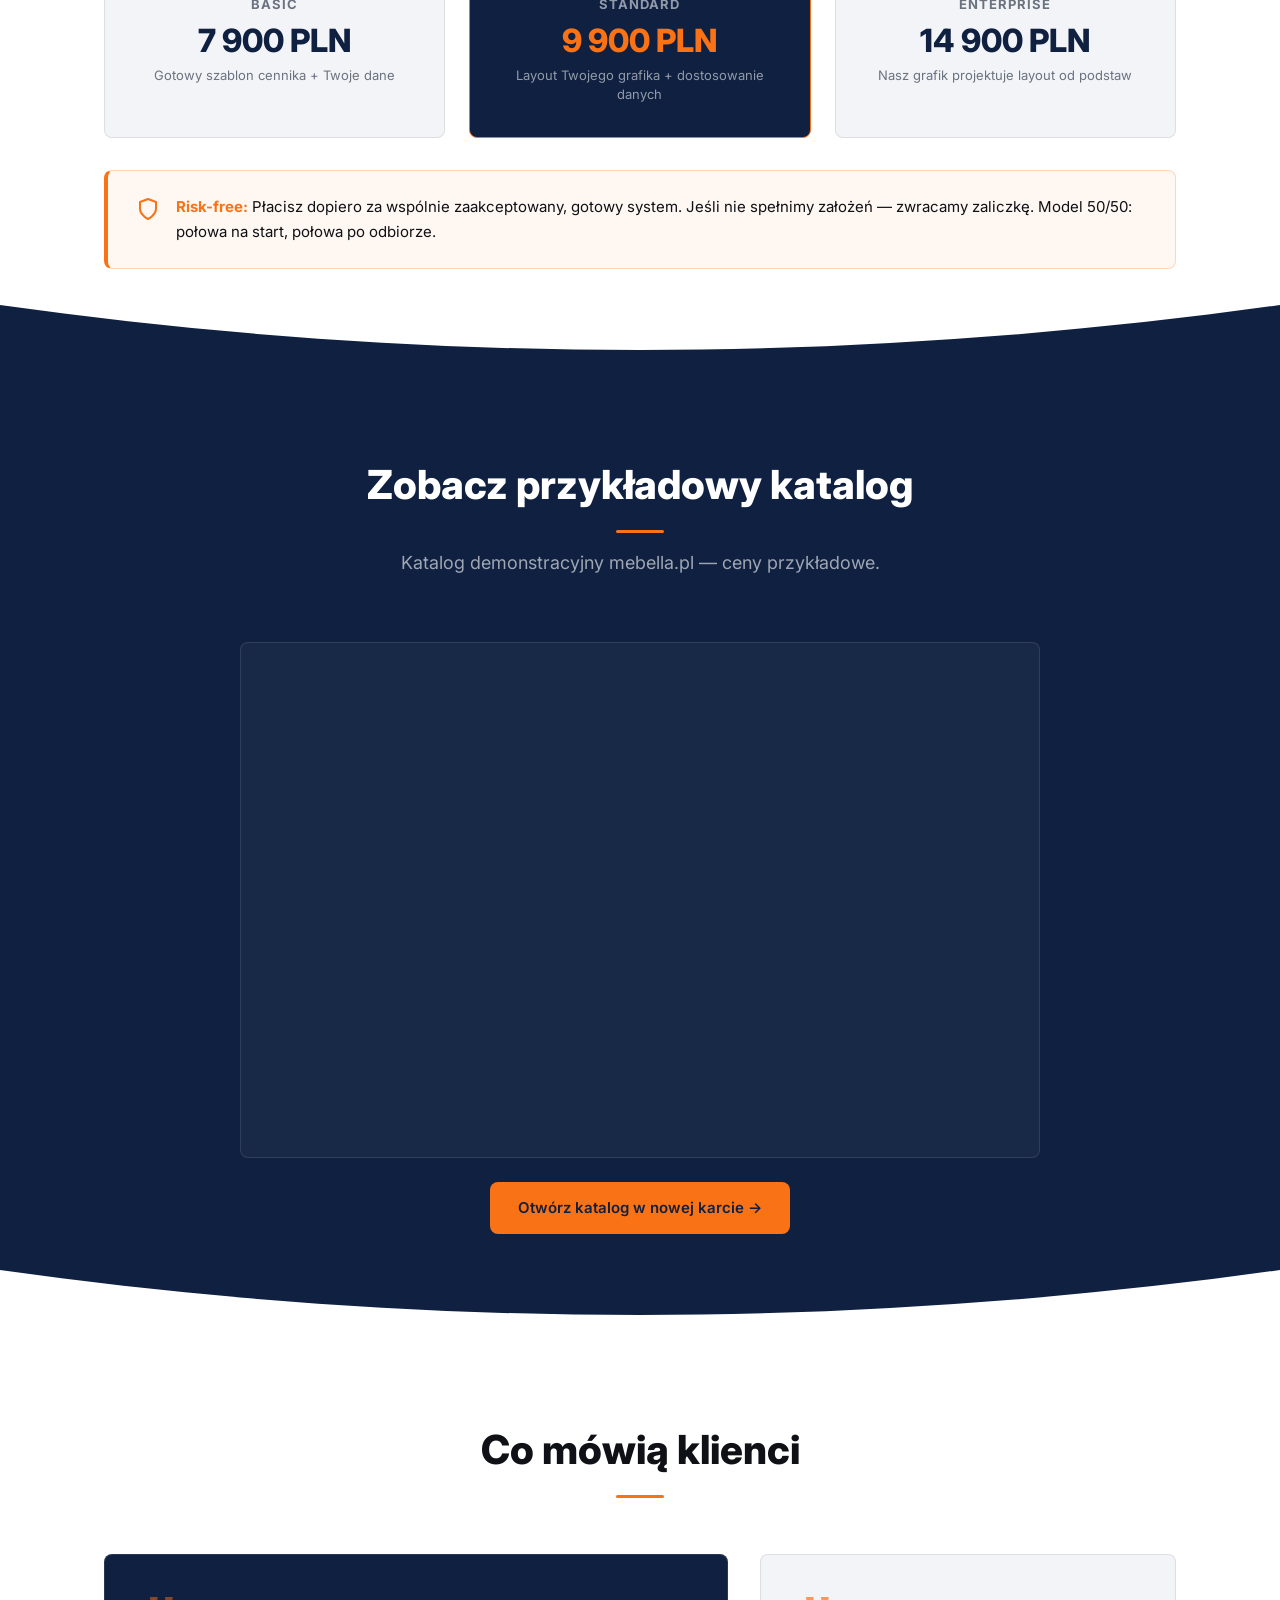
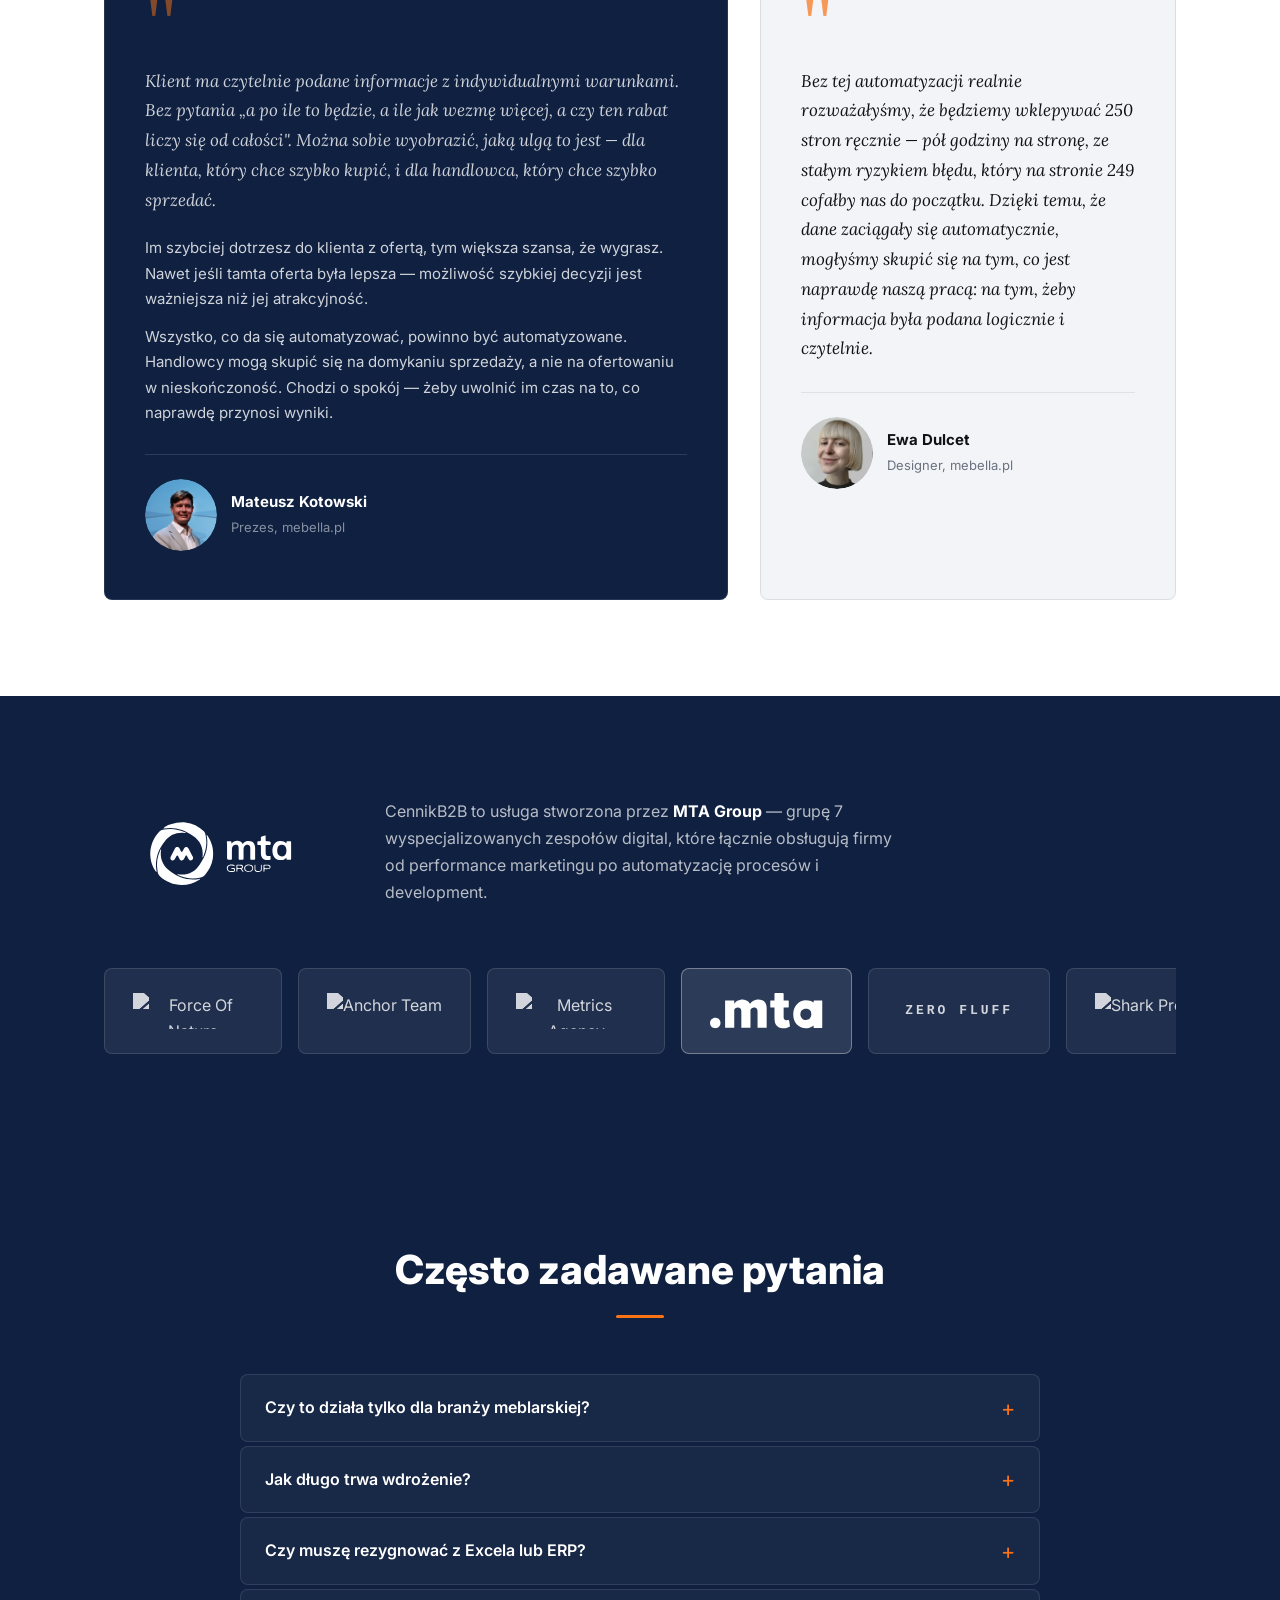
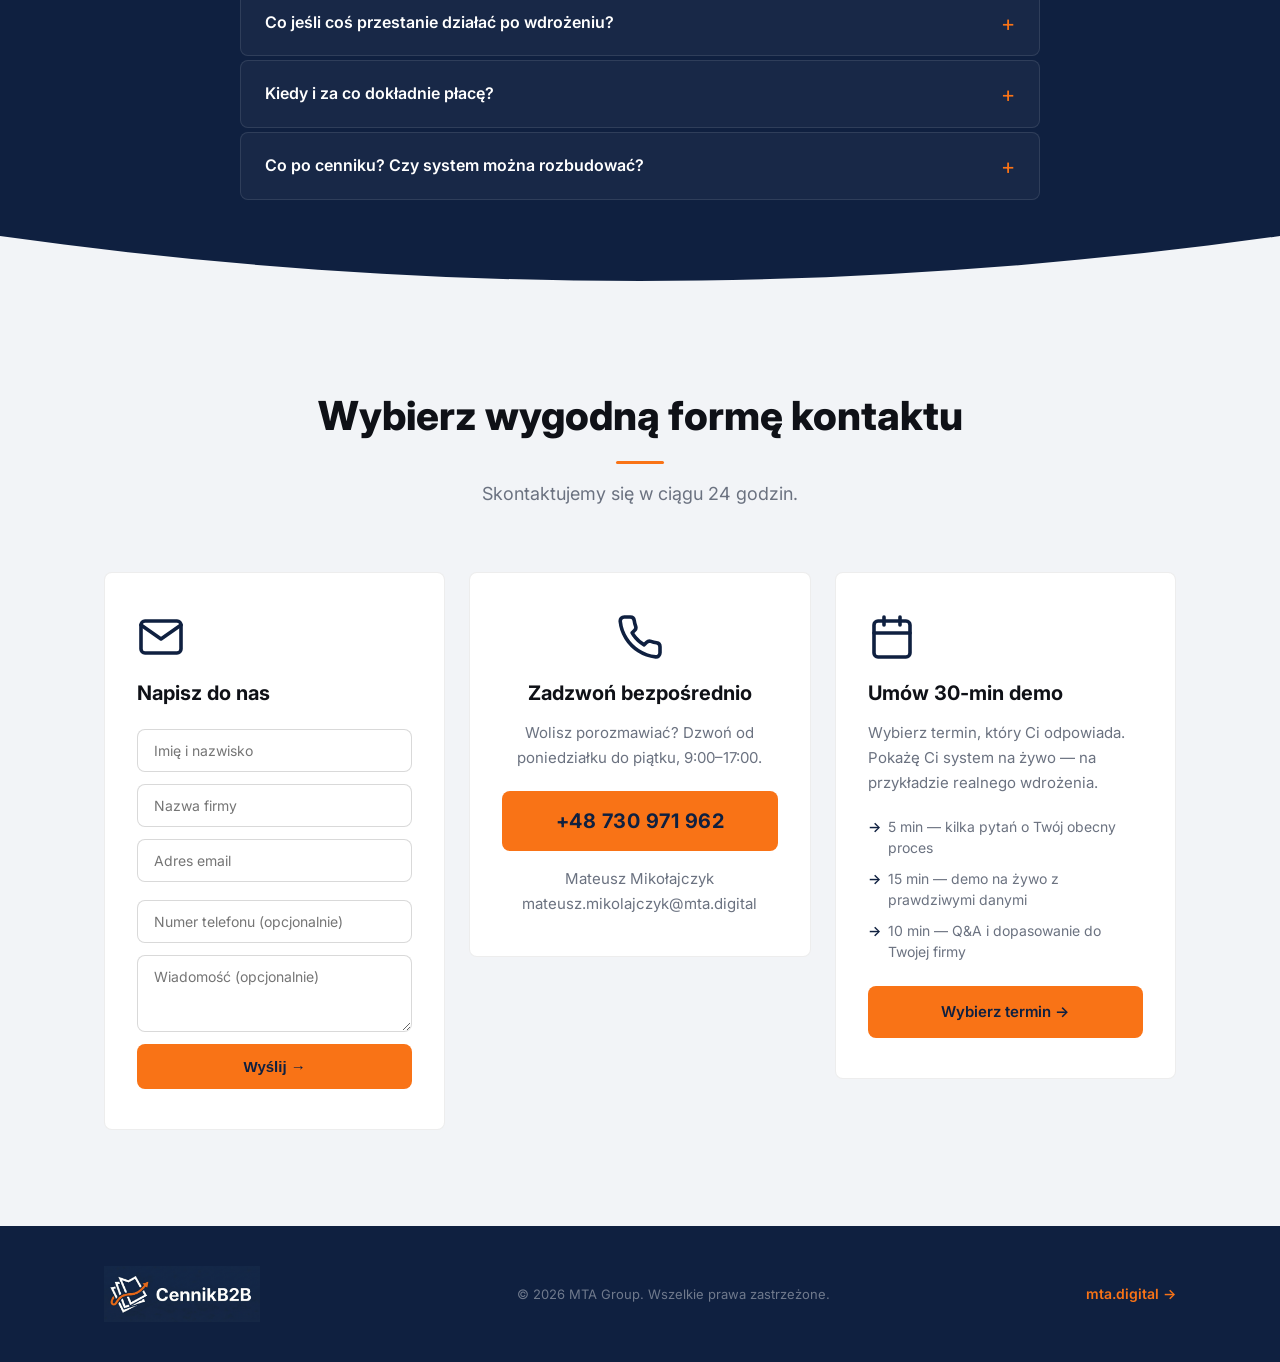
==== commit 25bf6db5: "Dodaj landing page CennikB2B v2.0 — pełna strona sprzedażowa - Landing page (docs/): Hero, Problem, " ====
--- a/index.html
+++ b/index.html
@@ -15,15 +15,15 @@
   <!-- ===================== HERO ===================== -->
   <header class="hero">
     <nav class="nav">
-      <a href="https://mta.digital" class="nav-logo" target="_blank" rel="noopener">
-        <span class="nav-logo-dot">·</span>mta
+      <a href="#" class="nav-logo">
+        <img src="assets/logo-cennikb2b.png" alt="CennikB2B" class="nav-logo-img" />
       </a>
       <a href="#kontakt" class="btn btn-outline-sm">Kontakt</a>
     </nav>
 
     <div class="hero-grid">
       <div class="hero-content">
-        <div class="hero-tag">Automatyzacja B2B</div>
+        <div class="hero-tag">Dedykowany cennik. Na żądanie.</div>
 
         <div class="hero-headlines" id="heroSlider">
           <h1 class="hero-headline active">Twoje ceny surowców mogą zmienić się w tydzień.<br><span class="accent">Twój cennik powinien też.</span></h1>
@@ -37,7 +37,7 @@
           <button class="dot" aria-label="Slajd 3"></button>
         </div>
 
-        <p class="hero-sub">System automatycznego generowania katalogów B2B dla firm produkcyjnych.</p>
+        <p class="hero-sub">Twój handlowiec generuje spersonalizowany cennik w 15 minut — bez grafika, bez Excela.</p>
 
         <div class="hero-cta">
           <a href="https://calendly.com/mateusz-mikolajczyk/cennikb2b" class="btn btn-primary" target="_blank" rel="noopener">
@@ -48,18 +48,18 @@
             +48 730 971 962
           </a>
         </div>
+        <p class="hero-micro">Bezpłatne 30-min demo. Bez zobowiązań.</p>
       </div>
 
       <div class="hero-mockup" aria-hidden="true">
-        <div class="mockup-page mockup-page-3"></div>
-        <div class="mockup-page mockup-page-2"></div>
-        <div class="mockup-page mockup-page-1">
-          <div class="mockup-header"></div>
-          <div class="mockup-row"></div>
-          <div class="mockup-row mockup-row-short"></div>
-          <div class="mockup-row"></div>
-          <div class="mockup-row mockup-row-short"></div>
-        </div>
+        <div class="mockup-shadow mockup-shadow-2"></div>
+        <div class="mockup-shadow mockup-shadow-1"></div>
+        <div class="mockup-slide active" style="background-image:url('assets/catalog-page-1.png')"></div>
+        <div class="mockup-slide" style="background-image:url('assets/catalog-page-2.png')"></div>
+        <div class="mockup-slide" style="background-image:url('assets/catalog-page-3.png')"></div>
+        <div class="mockup-slide" style="background-image:url('assets/catalog-page-4.png')"></div>
+        <div class="mockup-slide" style="background-image:url('assets/catalog-page-5.png')"></div>
+        <div class="mockup-slide" style="background-image:url('assets/catalog-page-6.png')"></div>
       </div>
     </div>
 
@@ -95,6 +95,46 @@
       </div>
     </div>
     <div class="section-divider">
+      <svg viewBox="0 0 1440 60" preserveAspectRatio="none"><path d="M0,0 C480,60 960,60 1440,0 L1440,60 L0,60Z" fill="var(--beige)"/></svg>
+    </div>
+  </section>
+
+  <!-- ===================== DLA KOGO ===================== -->
+  <section class="section section-beige" id="dla-kogo">
+    <div class="container">
+      <h2 class="section-title">Czy CennikB2B jest dla Ciebie?</h2>
+
+      <div class="fit-grid">
+        <div class="fit-card fit-card-yes">
+          <div class="fit-card-header">
+            <div class="fit-icon fit-icon-yes">
+              <svg width="28" height="28" viewBox="0 0 24 24" fill="none" stroke="currentColor" stroke-width="2.5" stroke-linecap="round" stroke-linejoin="round"><polyline points="20 6 9 17 4 12"></polyline></svg>
+            </div>
+            <h3>To jest dla Ciebie, jeżeli…</h3>
+          </div>
+          <ul class="fit-list">
+            <li>Prowadzisz firmę produkcyjną lub dystrybucyjną z katalogiem 100–1000 produktów</li>
+            <li>Obsługujesz kilku lub więcej hurtowników albo klientów z różnymi rabatami i warunkami</li>
+            <li>Twój handlowiec traci czas na ręczne przygotowywanie ofert zamiast sprzedawać</li>
+            <li>Ceny surowców lub koszty produkcji zmieniają się i cennik szybko się dezaktualizuje</li>
+            <li>Chcesz wysyłać klientom spersonalizowane katalogi z ich logo i dedykowanymi cenami</li>
+          </ul>
+        </div>
+        <div class="fit-card fit-card-no">
+          <div class="fit-card-header">
+            <div class="fit-icon fit-icon-no">
+              <svg width="28" height="28" viewBox="0 0 24 24" fill="none" stroke="currentColor" stroke-width="2.5" stroke-linecap="round" stroke-linejoin="round"><line x1="18" y1="6" x2="6" y2="18"></line><line x1="6" y1="6" x2="18" y2="18"></line></svg>
+            </div>
+            <h3>To NIE jest dla Ciebie, jeżeli…</h3>
+          </div>
+          <ul class="fit-list">
+            <li>Masz już wdrożony system ERP lub PIM z modułem automatycznego ofertowania</li>
+            <li>Twoja oferta to mniej niż 20 produktów — tu wystarczy ręcznie</li>
+          </ul>
+        </div>
+      </div>
+    </div>
+    <div class="section-divider">
       <svg viewBox="0 0 1440 60" preserveAspectRatio="none"><path d="M0,0 C480,60 960,60 1440,0 L1440,60 L0,60Z" fill="var(--dark)"/></svg>
     </div>
   </section>
@@ -109,8 +149,8 @@
         <div class="step">
           <div class="step-number">01</div>
           <div class="step-content">
-            <h3>Twoje dane w Sheets</h3>
-            <p>Przenosimy raz to, co masz w Excelu. Produkty, kody, wymiary, ceny — w jednym arkuszu.</p>
+            <h3>Twoje produkty w jednym arkuszu</h3>
+            <p>Przenosimy raz to, co masz — produkty, kody, wymiary, ceny — do arkusza Excel lub Google Sheets.</p>
           </div>
           <div class="step-screen" aria-hidden="true">
             <div class="screen-dots"><span></span><span></span><span></span></div>
@@ -123,7 +163,7 @@
           <div class="step-number">02</div>
           <div class="step-content">
             <h3>Handlowiec wypełnia formularz</h3>
-            <p>Nazwa klienta, logo hurtownika, język cennika, opcjonalnie — własny CSV z cenami dedykowanymi.</p>
+            <p>Nazwa klienta, logo hurtownika, język cennika, opcjonalnie — własną tabelkę z cenami dedykowanymi.</p>
           </div>
           <div class="step-screen" aria-hidden="true">
             <div class="screen-dots"><span></span><span></span><span></span></div>
@@ -136,7 +176,7 @@
           <div class="step-number">03</div>
           <div class="step-content">
             <h3>15 minut → PDF na emailu</h3>
-            <p>Gotowy, spersonalizowany cennik z logo hurtownika i jego cenami. Link do edytowalnego Slides w bonusie.</p>
+            <p>Gotowy, spersonalizowany cennik z logo hurtownika i jego cenami. Link do edytowalnej prezentacji w bonusie.</p>
           </div>
           <div class="step-screen" aria-hidden="true">
             <div class="screen-dots"><span></span><span></span><span></span></div>
@@ -163,7 +203,7 @@
         </div>
         <div class="metric">
           <div class="metric-value">1 zmiana</div>
-          <div class="metric-label">w Sheets aktualizuje wszystkie cenniki jednocześnie</div>
+          <div class="metric-label">w arkuszu aktualizuje wszystkie cenniki jednocześnie</div>
         </div>
         <div class="metric">
           <div class="metric-value">0 błędów</div>
@@ -172,6 +212,85 @@
       </div>
     </div>
     <div class="section-divider">
+      <svg viewBox="0 0 1440 60" preserveAspectRatio="none"><path d="M0,0 C480,60 960,60 1440,0 L1440,60 L0,60Z" fill="var(--white)"/></svg>
+    </div>
+  </section>
+
+  <!-- ===================== PRICING ===================== -->
+  <section class="section section-light" id="cennik">
+    <div class="container">
+      <h2 class="section-title">Czy to się opłaca?</h2>
+      <p class="section-sub">Porównaj koszt ręcznego tworzenia cennika z naszym systemem.</p>
+
+      <div class="pricing-table-wrap">
+        <table class="pricing-table">
+          <thead>
+            <tr>
+              <th></th>
+              <th>Tradycyjny grafik</th>
+              <th class="pricing-col-highlight">CennikB2B</th>
+            </tr>
+          </thead>
+          <tbody>
+            <tr>
+              <td>Czas przygotowania (250 stron)</td>
+              <td>40–60 dni</td>
+              <td class="pricing-col-highlight"><strong>10 dni roboczych</strong></td>
+            </tr>
+            <tr>
+              <td>Koszt pracy grafika</td>
+              <td>~150–240 godz. × 140 zł/h<br><span style="font-size:12px;color:var(--muted)">≈ 25 000 PLN za pierwszy skład</span></td>
+              <td class="pricing-col-highlight"><strong>od 7 900 PLN</strong></td>
+            </tr>
+            <tr>
+              <td>Koszt każdej aktualizacji cen</td>
+              <td>~5 000 PLN + 2 tyg. czekania<br><span style="font-size:12px;color:var(--muted)">nowy brief, nowe rundy poprawek</span></td>
+              <td class="pricing-col-highlight"><strong>0 PLN — generujesz sam w 15 min</strong></td>
+            </tr>
+            <tr>
+              <td>Rundy poprawek z grafikiem</td>
+              <td>2–3 rundy, tydzień oczekiwania każda<br><span style="font-size:12px;color:var(--muted)">Twój dyrektor handlowy pilnuje całego procesu</span></td>
+              <td class="pricing-col-highlight"><strong>Brak — dane się zaciągają automatycznie</strong></td>
+            </tr>
+            <tr>
+              <td>Ryzyko błędu w danych</td>
+              <td>Wysokie — ręczne przepisywanie<br><span style="font-size:12px;color:var(--muted)">błąd w wymiarze = zwrot towaru od hurtownika</span></td>
+              <td class="pricing-col-highlight"><strong>Zerowe — dane z jednego źródła</strong></td>
+            </tr>
+            <tr>
+              <td>Personalizacja pod klienta</td>
+              <td>Brak (za drogo i za długo)</td>
+              <td class="pricing-col-highlight"><strong>W cenie — każdy hurtownik dostaje swój cennik</strong></td>
+            </tr>
+          </tbody>
+        </table>
+      </div>
+
+      <div class="pricing-variants">
+        <div class="pricing-variant">
+          <div class="pricing-variant-name">Basic</div>
+          <div class="pricing-variant-price">7 900 PLN</div>
+          <div class="pricing-variant-desc">Gotowy szablon cennika + Twoje dane</div>
+        </div>
+        <div class="pricing-variant pricing-variant-featured">
+          <div class="pricing-variant-badge">Najpopularniejszy</div>
+          <div class="pricing-variant-name">Standard</div>
+          <div class="pricing-variant-price">9 900 PLN</div>
+          <div class="pricing-variant-desc">Layout Twojego grafika + dostosowanie danych</div>
+        </div>
+        <div class="pricing-variant">
+          <div class="pricing-variant-name">Enterprise</div>
+          <div class="pricing-variant-price">14 900 PLN</div>
+          <div class="pricing-variant-desc">Nasz grafik projektuje layout od podstaw</div>
+        </div>
+      </div>
+
+      <div class="pricing-guarantee">
+        <svg width="24" height="24" viewBox="0 0 24 24" fill="none" stroke="currentColor" stroke-width="2" stroke-linecap="round" stroke-linejoin="round"><path d="M12 22s8-4 8-10V5l-8-3-8 3v7c0 6 8 10 8 10z"></path></svg>
+        <p><strong>Risk-free:</strong> Płacisz dopiero za wspólnie zaakceptowany, gotowy system. Jeśli nie spełnimy założeń — zwracamy zaliczkę. Model 50/50: połowa na start, połowa po odbiorze.</p>
+      </div>
+    </div>
+    <div class="section-divider">
       <svg viewBox="0 0 1440 60" preserveAspectRatio="none"><path d="M0,0 C480,60 960,60 1440,0 L1440,60 L0,60Z" fill="var(--dark)"/></svg>
     </div>
   </section>
@@ -180,17 +299,13 @@
   <section class="section section-dark" id="katalog">
     <div class="container">
       <h2 class="section-title">Zobacz przykładowy katalog</h2>
-      <p class="section-sub">Katalog demonstracyjny Mebella.pl — ceny przykładowe.</p>
+      <p class="section-sub">Katalog demonstracyjny mebella.pl — ceny przykładowe.</p>
 
       <div class="catalog-preview">
-        <div class="catalog-embed">
-          <iframe class="catalog-iframe" data-src="" title="Przykładowy katalog B2B" style="display:none"></iframe>
-          <div class="catalog-placeholder">
-            <svg width="64" height="64" viewBox="0 0 24 24" fill="none" stroke="currentColor" stroke-width="1.5" stroke-linecap="round" stroke-linejoin="round"><path d="M14 2H6a2 2 0 00-2 2v16a2 2 0 002 2h12a2 2 0 002-2V8z"></path><polyline points="14 2 14 8 20 8"></polyline><line x1="16" y1="13" x2="8" y2="13"></line><line x1="16" y1="17" x2="8" y2="17"></line><polyline points="10 9 9 9 8 9"></polyline></svg>
-            <p>Podgląd katalogu pojawi się wkrótce</p>
-          </div>
-        </div>
-        <a href="#" class="btn btn-primary catalog-btn" target="_blank" rel="noopener">
+        <div class="catalog-embed catalog-embed-flipbook">
+          <iframe allowfullscreen="allowfullscreen" allow="clipboard-write" scrolling="no" class="fp-iframe" src="https://heyzine.com/flip-book/c6bd96871d.html" style="border: 0px; width: 100%; height: 506px;"></iframe>
+        </div>
+        <a href="https://heyzine.com/flip-book/c6bd96871d.html" class="btn btn-primary catalog-btn" target="_blank" rel="noopener">
           Otwórz katalog w nowej karcie →
         </a>
       </div>
@@ -218,14 +333,14 @@
           </div>
           <div class="testimonial-author">
             <div class="testimonial-photo-wrap">
-              <img src="assets/photo-mateusz-kotowski.jpg" alt="Mateusz Kotowski" class="testimonial-photo" onerror="this.style.display='none';this.nextElementSibling.style.display='flex'">
+              <img src="assets/photo-mateusz-kotowski.png" alt="Mateusz Kotowski" class="testimonial-photo" onerror="this.style.display='none';this.nextElementSibling.style.display='flex'">
               <div class="testimonial-avatar-fallback">
                 <svg width="32" height="32" viewBox="0 0 24 24" fill="none" stroke="currentColor" stroke-width="1.5" stroke-linecap="round" stroke-linejoin="round"><path d="M20 21v-2a4 4 0 00-4-4H8a4 4 0 00-4 4v2"></path><circle cx="12" cy="7" r="4"></circle></svg>
               </div>
             </div>
             <div>
               <strong>Mateusz Kotowski</strong>
-              <span>Prezes, Mebella.pl</span>
+              <span>Prezes, mebella.pl</span>
             </div>
           </div>
         </div>
@@ -237,14 +352,14 @@
           </blockquote>
           <div class="testimonial-author">
             <div class="testimonial-photo-wrap">
-              <img src="assets/photo-ewa-dulcet.jpg" alt="Ewa Dulcet" class="testimonial-photo" onerror="this.style.display='none';this.nextElementSibling.style.display='flex'">
+              <img src="assets/photo-ewa-dulcet.png" alt="Ewa Dulcet" class="testimonial-photo" onerror="this.style.display='none';this.nextElementSibling.style.display='flex'">
               <div class="testimonial-avatar-fallback">
                 <svg width="32" height="32" viewBox="0 0 24 24" fill="none" stroke="currentColor" stroke-width="1.5" stroke-linecap="round" stroke-linejoin="round"><path d="M20 21v-2a4 4 0 00-4-4H8a4 4 0 00-4 4v2"></path><circle cx="12" cy="7" r="4"></circle></svg>
               </div>
             </div>
             <div>
               <strong>Ewa Dulcet</strong>
-              <span>Graphic Designer</span>
+              <span>Designer, mebella.pl</span>
             </div>
           </div>
         </div>
@@ -257,42 +372,101 @@
   <section class="section section-dark" id="mta-group">
     <div class="container">
       <div class="mta-header">
-        <div class="mta-logo-large">·mta <span class="mta-group-label">group</span></div>
+        <img src="assets/logo-mta-group.svg" alt="MTA Group" class="mta-logo-img" />
         <p class="mta-desc">CennikB2B to usługa stworzona przez <strong>MTA Group</strong> — grupę 7 wyspecjalizowanych zespołów digital, które łącznie obsługują firmy od performance marketingu po automatyzację procesów i development.</p>
       </div>
 
       <div class="teams-slider-wrapper">
         <div class="teams-slider" id="teamsSlider">
           <a href="https://forceofnatu.re" class="team-card" target="_blank" rel="noopener">
-            <div class="team-abbr">FON</div>
-            <div class="team-name">Force Of Nature</div>
+            <img src="https://www.forceofnatu.re/wp-content/uploads/2022/01/forceofnature-logo.svg" alt="Force Of Nature" class="team-logo" />
           </a>
           <a href="https://anchor.team" class="team-card" target="_blank" rel="noopener">
-            <div class="team-abbr">ANC</div>
-            <div class="team-name">Anchor Team</div>
+            <img src="https://cdn.prod.website-files.com/679bc4ec08fa2e08871608f3/679bd4b53865fe2ab98a3b3b_anc%20logo%20white.svg" alt="Anchor Team" class="team-logo" />
           </a>
           <a href="https://metrics.agency" class="team-card" target="_blank" rel="noopener">
-            <div class="team-abbr">MTR</div>
-            <div class="team-name">Metrics Agency</div>
+            <img src="https://metrics.agency/wp-content/uploads/2025/10/logo-metrics-agency.svg" alt="Metrics Agency" class="team-logo" />
           </a>
           <a href="https://mta.digital" class="team-card team-card-active" target="_blank" rel="noopener">
-            <div class="team-abbr">MTA</div>
-            <div class="team-name">MTA Digital</div>
+            <img src="assets/logo-mta.svg" alt="MTA Digital" class="team-logo" />
           </a>
           <a href="https://zerofluff.digital" class="team-card" target="_blank" rel="noopener">
-            <div class="team-abbr">ZFD</div>
-            <div class="team-name">Zero Fluff Digital</div>
+            <span class="team-logo-text">ZERO FLUFF</span>
           </a>
           <a href="https://sharkpress.agency" class="team-card" target="_blank" rel="noopener">
-            <div class="team-abbr">SP</div>
-            <div class="team-name">Shark Press</div>
+            <img src="https://cdn.prod.website-files.com/635ff9d36f1d021ac5b90458/63c464f174f93416d9c2e86c_SP8.svg" alt="Shark Press" class="team-logo" />
           </a>
           <a href="https://mtacu.pl" class="team-card" target="_blank" rel="noopener">
-            <div class="team-abbr">CU</div>
-            <div class="team-name">Code Union</div>
-          </a>
-        </div>
-      </div>
+            <img src="https://mtacu.pl/content/uploads/2025/04/cu.svg" alt="Code Union" class="team-logo" />
+          </a>
+        </div>
+      </div>
+    </div>
+  </section>
+
+  <!-- ===================== FAQ ===================== -->
+  <section class="section section-dark" id="faq">
+    <div class="container">
+      <h2 class="section-title">Często zadawane pytania</h2>
+
+      <div class="faq-list">
+
+        <details class="faq-item">
+          <summary class="faq-question">Czy to działa tylko dla branży meblarskiej?</summary>
+          <div class="faq-answer">
+            <p>Nie — system działa dla każdej firmy produkcyjnej lub dystrybucyjnej, która ma katalog produktów i obsługuje odbiorców B2B. Mebella.pl to nasz pierwszy wdrożony klient, ale rozwiązanie jest branżowo-agnostyczne: meble, okna, drzwi, AGD, materiały budowlane, chemia gospodarcza — wszędzie tam, gdzie produkt ma parametry, kody i ceny.</p>
+          </div>
+        </details>
+
+        <details class="faq-item">
+          <summary class="faq-question">Jak długo trwa wdrożenie?</summary>
+          <div class="faq-answer">
+            <p>Standardowa ścieżka składa się z 5 etapów:</p>
+            <ol>
+              <li><strong>Rozmowa wstępna</strong> — 1–2h, określamy zakres i czy nasze rozwiązanie pasuje do Twojej firmy</li>
+              <li><strong>Darmowa weryfikacja danych</strong> — 7 dni, sprawdzamy Twoje dane testowe i generujemy przykładowy cennik</li>
+              <li><strong>Przygotowanie danych przez Twój zespół</strong> — czas zależy od porządku w Twoim ERP (0–60 dni)</li>
+              <li><strong>Layout graficzny</strong> — 7–30 dni, zależnie od wybranego wariantu</li>
+              <li><strong>Budowa systemu</strong> — 14 dni roboczych</li>
+            </ol>
+            <p>Najdłuższy etap jest zawsze po Twojej stronie — czystość danych to klucz.</p>
+          </div>
+        </details>
+
+        <details class="faq-item">
+          <summary class="faq-question">Czy muszę rezygnować z Excela lub ERP?</summary>
+          <div class="faq-answer">
+            <p>Nie. Jednorazowo przenosimy Twoje dane z Excela lub ERP do Google Sheets — to zajmuje ok. 1–2h wspólnej pracy. Potem Sheets to Twoja baza: edytujesz ją jak każdy arkusz, a system generuje cenniki na podstawie tego, co tam wpiszesz. Potrzebujesz tylko konta Google (podstawowy Google Workspace to ok. 6 USD/mc).</p>
+          </div>
+        </details>
+
+        <details class="faq-item">
+          <summary class="faq-question">Co jeśli coś przestanie działać po wdrożeniu?</summary>
+          <div class="faq-answer">
+            <p>Przez 6 miesięcy od przekazania systemu masz wsparcie techniczne. Każde zgłoszenie = podjęcie akcji w max 48h. Skrypty i automatyzacje potrafią się psuć — wiemy o tym i dlatego to wliczamy w cenę, a nie traktujemy jako dodatkową usługę.</p>
+          </div>
+        </details>
+
+        <details class="faq-item">
+          <summary class="faq-question">Kiedy i za co dokładnie płacę?</summary>
+          <div class="faq-answer">
+            <p>Model 50/50: 50% przy podpisaniu zlecenia, 50% po wspólnej akceptacji gotowego systemu. Jeśli nie wygenerujemy cennika spełniającego wspólnie zdefiniowane założenia — zwracamy zaliczkę w całości. Każda ze stron może też wycofać się w dowolnym momencie bez konsekwencji.</p>
+            <p>Po 6 miesiącach wsparcia technicznego możesz przedłużyć opiekę — skontaktuj się z nami przed wygaśnięciem okresu.</p>
+          </div>
+        </details>
+
+        <details class="faq-item">
+          <summary class="faq-question">Co po cenniku? Czy system można rozbudować?</summary>
+          <div class="faq-answer">
+            <p>Tak. Gdy dane masz już w jednym arkuszu i system działa, naturalnym kolejnym krokiem są <strong>karty produktów</strong> — większe zdjęcie, pełen opis techniczny, certyfikaty, materiały. Klienci najpierw dostają cennik, a potem pytają o szczegóły konkretnych produktów — karty to odpowiedź na to zapytanie.</p>
+            <p>Możliwe rozszerzenia: wersja angielska cennika (dla eksporterów), integracja z Twoim ERP (dane płyną automatycznie bez ręcznego arkusza), nowy layout po rebrandingu. Wszystko w oparciu o te same dane które już masz.</p>
+          </div>
+        </details>
+
+      </div>
+    </div>
+    <div class="section-divider">
+      <svg viewBox="0 0 1440 60" preserveAspectRatio="none"><path d="M0,0 C480,60 960,60 1440,0 L1440,60 L0,60Z" fill="var(--beige)"/></svg>
     </div>
   </section>
 
@@ -308,12 +482,17 @@
         <div class="cta-card">
           <div class="cta-icon"><svg width="48" height="48" viewBox="0 0 24 24" fill="none" stroke="currentColor" stroke-width="1.8" stroke-linecap="round" stroke-linejoin="round"><path d="M4 4h16c1.1 0 2 .9 2 2v12c0 1.1-.9 2-2 2H4c-1.1 0-2-.9-2-2V6c0-1.1.9-2 2-2z"></path><polyline points="22,6 12,13 2,6"></polyline></svg></div>
           <h3>Napisz do nas</h3>
-          <form class="contact-form" action="mailto:mateusz.mikolajczyk@mta.digital" method="get" enctype="text/plain">
-            <input type="text" name="Imię" placeholder="Imię i nazwisko" required />
-            <input type="text" name="Firma" placeholder="Nazwa firmy" required />
-            <input type="email" name="Email" placeholder="Adres email" required />
-            <textarea name="Wiadomość" placeholder="Wiadomość (opcjonalnie)" rows="3"></textarea>
-            <button type="submit" class="btn btn-primary btn-full">Wyślij →</button>
+          <div data-fs-success class="form-success">Dziękujemy! Odezwiemy się w ciągu 24 godzin.</div>
+          <div data-fs-error class="form-error"></div>
+          <form class="contact-form" id="contact-form">
+            <input type="text" name="_gotcha" style="display:none" tabindex="-1" autocomplete="off" />
+            <input type="text" name="imie" placeholder="Imię i nazwisko" required data-fs-field />
+            <input type="text" name="firma" placeholder="Nazwa firmy" required data-fs-field />
+            <input type="email" name="email" placeholder="Adres email" required data-fs-field />
+            <span data-fs-error="email" class="field-error"></span>
+            <input type="tel" name="telefon" placeholder="Numer telefonu (opcjonalnie)" data-fs-field />
+            <textarea name="wiadomosc" placeholder="Wiadomość (opcjonalnie)" rows="3" data-fs-field></textarea>
+            <button type="submit" class="btn btn-primary btn-full" data-fs-submit-btn>Wyślij →</button>
           </form>
         </div>
 
@@ -350,12 +529,19 @@
   <!-- ===================== FOOTER ===================== -->
   <footer class="footer">
     <div class="container footer-inner">
-      <a href="https://mta.digital" class="footer-logo" target="_blank" rel="noopener">·mta <span>group</span></a>
+      <a href="#" class="footer-logo">
+        <img src="assets/logo-cennikb2b.png" alt="CennikB2B" class="footer-logo-img" />
+      </a>
       <p class="footer-copy">© 2026 MTA Group. Wszelkie prawa zastrzeżone.</p>
       <a href="https://mta.digital" class="footer-link" target="_blank" rel="noopener">mta.digital →</a>
     </div>
   </footer>
 
   <script src="script.js"></script>
+  <script>
+    window.formspree = window.formspree || function () { (formspree.q = formspree.q || []).push(arguments); };
+    formspree('initForm', { formElement: '#contact-form', formId: 'mlgopwzz' });
+  </script>
+  <script src="https://unpkg.com/@formspree/ajax@1" defer></script>
 </body>
 </html>
--- a/style.css
+++ b/style.css
@@ -2,8 +2,8 @@
 *, *::before, *::after { box-sizing: border-box; margin: 0; padding: 0; }
 
 :root {
-  --dark:   #13171F;
-  --yellow: #FED24B;
+  --dark:   #0F2040;
+  --yellow: #F97316;
   --beige:  #F2F4F7;
   --red:    #FE6941;
   --green:  #89E1B1;
@@ -142,6 +142,7 @@
   letter-spacing: -0.5px;
 }
 .nav-logo-dot { color: var(--yellow); }
+.nav-logo-img { height: 64px; width: auto; display: block; }
 
 /* ===== HERO ===== */
 .hero {
@@ -287,51 +288,48 @@
   position: relative;
   width: 100%;
   aspect-ratio: 3 / 4;
-  max-width: 340px;
+  max-width: 374px;
   justify-self: center;
 }
 
-.mockup-page {
+/* Stare klasy zachowane dla kompatybilności, nieużywane */
+.mockup-header, .mockup-row, .mockup-row-short { display: none; }
+
+/* ===== HERO MOCKUP — catalog rotator ===== */
+.mockup-shadow {
   position: absolute;
   width: 100%;
   height: 100%;
+  border-radius: 8px;
   background: var(--white);
+}
+.mockup-shadow-1 {
+  transform: rotate(5deg) translate(14px, 8px);
+  opacity: 0.55;
+  box-shadow: 0 20px 56px rgba(0,0,0,0.35);
+}
+.mockup-shadow-2 {
+  transform: rotate(-6deg) translate(-12px, 12px);
+  opacity: 0.35;
+  box-shadow: 0 20px 56px rgba(0,0,0,0.28);
+}
+
+.mockup-slide {
+  position: absolute;
+  width: 100%;
+  height: 100%;
+  background: var(--white) center/cover no-repeat;
   border-radius: 8px;
-  box-shadow: 0 20px 60px rgba(0,0,0,0.3);
-}
-
-.mockup-page-1 {
-  z-index: 3;
+  box-shadow: 0 24px 64px rgba(0,0,0,0.35);
   transform: rotate(-2deg);
-  padding: 24px 20px;
-}
-.mockup-page-2 {
-  z-index: 2;
-  transform: rotate(3deg) translate(12px, -8px);
-  opacity: 0.7;
-}
-.mockup-page-3 {
-  z-index: 1;
-  transform: rotate(-6deg) translate(-8px, -4px);
-  opacity: 0.4;
-}
-
-.mockup-header {
-  width: 60%;
-  height: 14px;
-  background: var(--yellow);
-  border-radius: 4px;
-  margin-bottom: 20px;
-  opacity: 0.8;
-}
-.mockup-row {
-  width: 100%;
-  height: 10px;
-  background: var(--beige);
-  border-radius: 3px;
-  margin-bottom: 12px;
-}
-.mockup-row-short { width: 70%; }
+  opacity: 0;
+  transition: opacity 0.6s ease, transform 0.6s ease;
+  pointer-events: none;
+}
+.mockup-slide.active {
+  opacity: 1;
+  transform: rotate(-2deg);
+}
 
 /* ===== CARDS (problem) ===== */
 .cards-grid {
@@ -523,8 +521,8 @@
   background: var(--dark);
   border-color: rgba(255,255,255,0.1);
 }
-.testimonial-featured blockquote,
-.testimonial-featured .testimonial-more p { color: rgba(255,255,255,0.8); }
+.testimonial.testimonial-featured blockquote,
+.testimonial.testimonial-featured .testimonial-more p { color: rgba(255,255,255,0.8); }
 .testimonial-featured .testimonial-quotes { color: var(--yellow); opacity: 0.5; }
 .testimonial-featured .testimonial-author { border-top-color: rgba(255,255,255,0.12); }
 .testimonial-featured .testimonial-author strong { color: var(--white); }
@@ -614,6 +612,11 @@
   background: rgba(255,255,255,0.04);
 }
 
+.catalog-embed-flipbook {
+  aspect-ratio: unset;
+  height: auto;
+}
+
 .catalog-iframe {
   width: 100%;
   height: 100%;
@@ -666,6 +669,12 @@
   vertical-align: super;
   font-weight: 600;
 }
+.mta-logo-img {
+  height: 120px;
+  width: auto;
+  flex-shrink: 0;
+  filter: brightness(0) invert(1);
+}
 
 .mta-desc {
   font-size: 16px;
@@ -706,8 +715,8 @@
   border-color: rgba(254,210,75,0.4);
 }
 .team-card-active {
-  border-color: rgba(254,210,75,0.5);
-  background: rgba(254,210,75,0.08);
+  border-color: rgba(255,255,255,0.35);
+  background: rgba(255,255,255,0.12);
 }
 
 .team-abbr {
@@ -723,6 +732,38 @@
   color: rgba(255,255,255,0.55);
   line-height: 1.4;
 }
+
+.team-logo {
+  height: 36px;
+  width: auto;
+  max-width: 120px;
+  object-fit: contain;
+  display: block;
+  margin: 0 auto;
+  filter: brightness(0) invert(1);
+  opacity: 0.8;
+  transition: opacity 0.2s;
+}
+.team-card:hover .team-logo { opacity: 1; }
+.team-card-active .team-logo { filter: brightness(0) invert(1); opacity: 1; }
+
+.team-logo-text {
+  font-family: 'Courier New', Courier, monospace;
+  font-size: 13px;
+  font-weight: 700;
+  letter-spacing: 3px;
+  color: rgba(255,255,255,0.8);
+  display: flex;
+  align-items: center;
+  justify-content: center;
+  width: 100%;
+  height: 100%;
+  min-height: 36px;
+  padding: 4px 8px;
+  text-align: center;
+  transition: color 0.2s;
+}
+.team-card:hover .team-logo-text { color: var(--white); }
 
 /* ===== CTA TRIPLE ===== */
 .cta-grid {
@@ -756,6 +797,35 @@
 }
 
 .cta-card p { font-size: 15px; color: var(--muted); line-height: 1.65; margin-bottom: 20px; }
+
+.form-success {
+  display: none;
+  background: rgba(137,225,177,0.15);
+  border: 1px solid rgba(45,158,106,0.3);
+  color: #2d9e6a;
+  border-radius: var(--radius);
+  padding: 14px 18px;
+  font-size: 14px;
+  font-weight: 500;
+  margin-top: 20px;
+}
+
+.form-error {
+  display: none;
+  background: rgba(254,105,65,0.1);
+  border: 1px solid rgba(254,105,65,0.3);
+  color: #c94a28;
+  border-radius: var(--radius);
+  padding: 14px 18px;
+  font-size: 14px;
+  margin-top: 20px;
+}
+
+.field-error {
+  font-size: 12px;
+  color: #c94a28;
+  margin-top: -6px;
+}
 
 .contact-form { display: flex; flex-direction: column; gap: 12px; margin-top: 20px; }
 
@@ -828,6 +898,7 @@
   letter-spacing: -0.5px;
 }
 .footer-logo span { color: var(--yellow); font-size: 12px; vertical-align: super; }
+.footer-logo-img { height: 56px; width: auto; display: block; }
 
 .footer-copy { font-size: 13px; color: rgba(255,255,255,0.4); }
 
@@ -838,6 +909,290 @@
   font-weight: 600;
 }
 .footer-link:hover { text-decoration: underline; }
+
+/* ===== HERO MICRO-COPY ===== */
+.hero-micro {
+  font-size: 13px;
+  color: rgba(255,255,255,0.4);
+  margin-top: 12px;
+  letter-spacing: 0.2px;
+}
+
+/* ===== DLA KOGO ===== */
+.fit-grid {
+  display: grid;
+  grid-template-columns: 1fr 1fr;
+  gap: 24px;
+  margin-top: 56px;
+}
+
+.fit-card {
+  background: var(--white);
+  border-radius: var(--radius);
+  padding: 40px 36px;
+  border: 1.5px solid rgba(0,0,0,0.09);
+}
+
+.fit-card-header {
+  display: flex;
+  align-items: center;
+  gap: 16px;
+  margin-bottom: 28px;
+}
+
+.fit-card-header h3 {
+  font-size: 18px;
+  font-weight: 700;
+  line-height: 1.3;
+}
+
+.fit-icon {
+  width: 48px;
+  height: 48px;
+  border-radius: 50%;
+  display: flex;
+  align-items: center;
+  justify-content: center;
+  flex-shrink: 0;
+}
+
+.fit-icon-yes {
+  background: rgba(137,225,177,0.2);
+  color: #2d9e6a;
+}
+
+.fit-icon-no {
+  background: rgba(254,105,65,0.12);
+  color: #c94a28;
+}
+
+.fit-list {
+  list-style: none;
+  display: flex;
+  flex-direction: column;
+  gap: 14px;
+}
+
+.fit-list li {
+  font-size: 15px;
+  color: var(--muted);
+  padding-left: 20px;
+  position: relative;
+  line-height: 1.6;
+}
+
+.fit-card-yes .fit-list li::before {
+  content: '✓';
+  position: absolute;
+  left: 0;
+  color: #2d9e6a;
+  font-weight: 700;
+}
+
+.fit-card-no .fit-list li::before {
+  content: '✕';
+  position: absolute;
+  left: 0;
+  color: #c94a28;
+  font-weight: 700;
+}
+
+/* ===== PRICING ===== */
+.pricing-table-wrap {
+  overflow-x: auto;
+  margin-top: 56px;
+  border-radius: var(--radius);
+  border: 1.5px solid rgba(0,0,0,0.09);
+}
+
+.pricing-table {
+  width: 100%;
+  border-collapse: collapse;
+  font-size: 15px;
+}
+
+.pricing-table th,
+.pricing-table td {
+  padding: 16px 24px;
+  text-align: left;
+  border-bottom: 1px solid rgba(0,0,0,0.07);
+}
+
+.pricing-table thead th {
+  background: var(--beige);
+  font-size: 13px;
+  font-weight: 700;
+  text-transform: uppercase;
+  letter-spacing: 0.5px;
+  color: var(--muted);
+}
+
+.pricing-table tbody tr:last-child td { border-bottom: none; }
+.pricing-table tbody td:first-child { color: var(--text); font-weight: 500; }
+.pricing-table tbody td:nth-child(2) { color: var(--muted); }
+
+.pricing-col-highlight {
+  background: rgba(254,210,75,0.08);
+  color: var(--dark) !important;
+}
+.pricing-table thead .pricing-col-highlight {
+  background: rgba(254,210,75,0.18);
+  color: var(--dark) !important;
+}
+
+.pricing-variants {
+  display: grid;
+  grid-template-columns: repeat(3, 1fr);
+  gap: 24px;
+  margin-top: 48px;
+}
+
+.pricing-variant {
+  background: var(--beige);
+  border-radius: var(--radius);
+  padding: 32px 28px;
+  border: 1.5px solid rgba(0,0,0,0.09);
+  text-align: center;
+  position: relative;
+}
+
+.pricing-variant-featured {
+  background: var(--dark);
+  border-color: var(--yellow);
+  color: var(--white);
+}
+
+.pricing-variant-badge {
+  position: absolute;
+  top: -12px;
+  left: 50%;
+  transform: translateX(-50%);
+  background: var(--yellow);
+  color: var(--dark);
+  font-size: 11px;
+  font-weight: 700;
+  text-transform: uppercase;
+  letter-spacing: 0.5px;
+  padding: 4px 14px;
+  border-radius: 100px;
+  white-space: nowrap;
+}
+
+.pricing-variant-name {
+  font-size: 13px;
+  font-weight: 700;
+  text-transform: uppercase;
+  letter-spacing: 1px;
+  color: var(--muted);
+  margin-bottom: 8px;
+}
+
+.pricing-variant-featured .pricing-variant-name { color: rgba(255,255,255,0.55); }
+
+.pricing-variant-price {
+  font-size: 32px;
+  font-weight: 800;
+  color: var(--dark);
+  margin-bottom: 8px;
+  line-height: 1.1;
+}
+
+.pricing-variant-featured .pricing-variant-price { color: var(--yellow); }
+
+.pricing-variant-desc {
+  font-size: 13px;
+  color: var(--muted);
+  line-height: 1.5;
+}
+
+.pricing-variant-featured .pricing-variant-desc { color: rgba(255,255,255,0.55); }
+
+.pricing-guarantee {
+  display: flex;
+  align-items: flex-start;
+  gap: 16px;
+  background: rgba(249, 115, 22, 0.06);
+  border-radius: var(--radius);
+  padding: 24px 28px;
+  margin-top: 32px;
+  border: 1.5px solid rgba(249, 115, 22, 0.25);
+  border-left: 4px solid var(--yellow);
+  color: var(--text);
+}
+
+.pricing-guarantee svg { flex-shrink: 0; margin-top: 2px; color: var(--yellow); }
+.pricing-guarantee p { font-size: 15px; line-height: 1.65; }
+.pricing-guarantee strong { color: var(--yellow); }
+
+/* ===== FAQ ===== */
+.faq-list {
+  max-width: 800px;
+  margin: 56px auto 0;
+  display: flex;
+  flex-direction: column;
+  gap: 4px;
+}
+
+.faq-item {
+  border: 1px solid rgba(255,255,255,0.1);
+  border-radius: var(--radius);
+  overflow: hidden;
+  background: rgba(255,255,255,0.04);
+}
+
+.faq-question {
+  list-style: none;
+  padding: 20px 24px;
+  font-size: 16px;
+  font-weight: 600;
+  color: var(--white);
+  cursor: pointer;
+  display: flex;
+  justify-content: space-between;
+  align-items: center;
+  gap: 16px;
+  user-select: none;
+  transition: background 0.2s;
+}
+
+.faq-question::-webkit-details-marker { display: none; }
+
+.faq-question::after {
+  content: '+';
+  font-size: 22px;
+  font-weight: 400;
+  color: var(--yellow);
+  flex-shrink: 0;
+  line-height: 1;
+  transition: transform 0.25s;
+}
+
+details[open] .faq-question { background: rgba(255,255,255,0.06); }
+details[open] .faq-question::after { transform: rotate(45deg); }
+
+.faq-answer {
+  padding: 0 24px 20px;
+  color: rgba(255,255,255,0.65);
+}
+
+.faq-answer p {
+  font-size: 15px;
+  line-height: 1.7;
+  margin-bottom: 12px;
+}
+.faq-answer p:last-child { margin-bottom: 0; }
+
+.faq-answer ol {
+  margin: 8px 0 12px 20px;
+  display: flex;
+  flex-direction: column;
+  gap: 8px;
+}
+
+.faq-answer li {
+  font-size: 15px;
+  line-height: 1.6;
+}
 
 /* ===== SCROLL REVEAL ===== */
 .reveal {
@@ -857,6 +1212,7 @@
   .hero-dots { justify-content: center; }
   .hero-cta { justify-content: center; }
   .hero-sub { margin-left: auto; margin-right: auto; }
+  .hero-micro { text-align: center; }
   .hero-mockup { display: none; }
   .metrics-grid { grid-template-columns: repeat(2, 1fr); }
   .cards-grid   { grid-template-columns: 1fr; }
@@ -889,6 +1245,8 @@
   .testimonial-featured .testimonial-author span { color: var(--muted); }
   .cta-grid   { grid-template-columns: 1fr; }
   .mta-header { flex-direction: column; gap: 24px; }
+  .fit-grid { grid-template-columns: 1fr; }
+  .pricing-variants { grid-template-columns: 1fr; }
 }
 
 @media (max-width: 768px) {
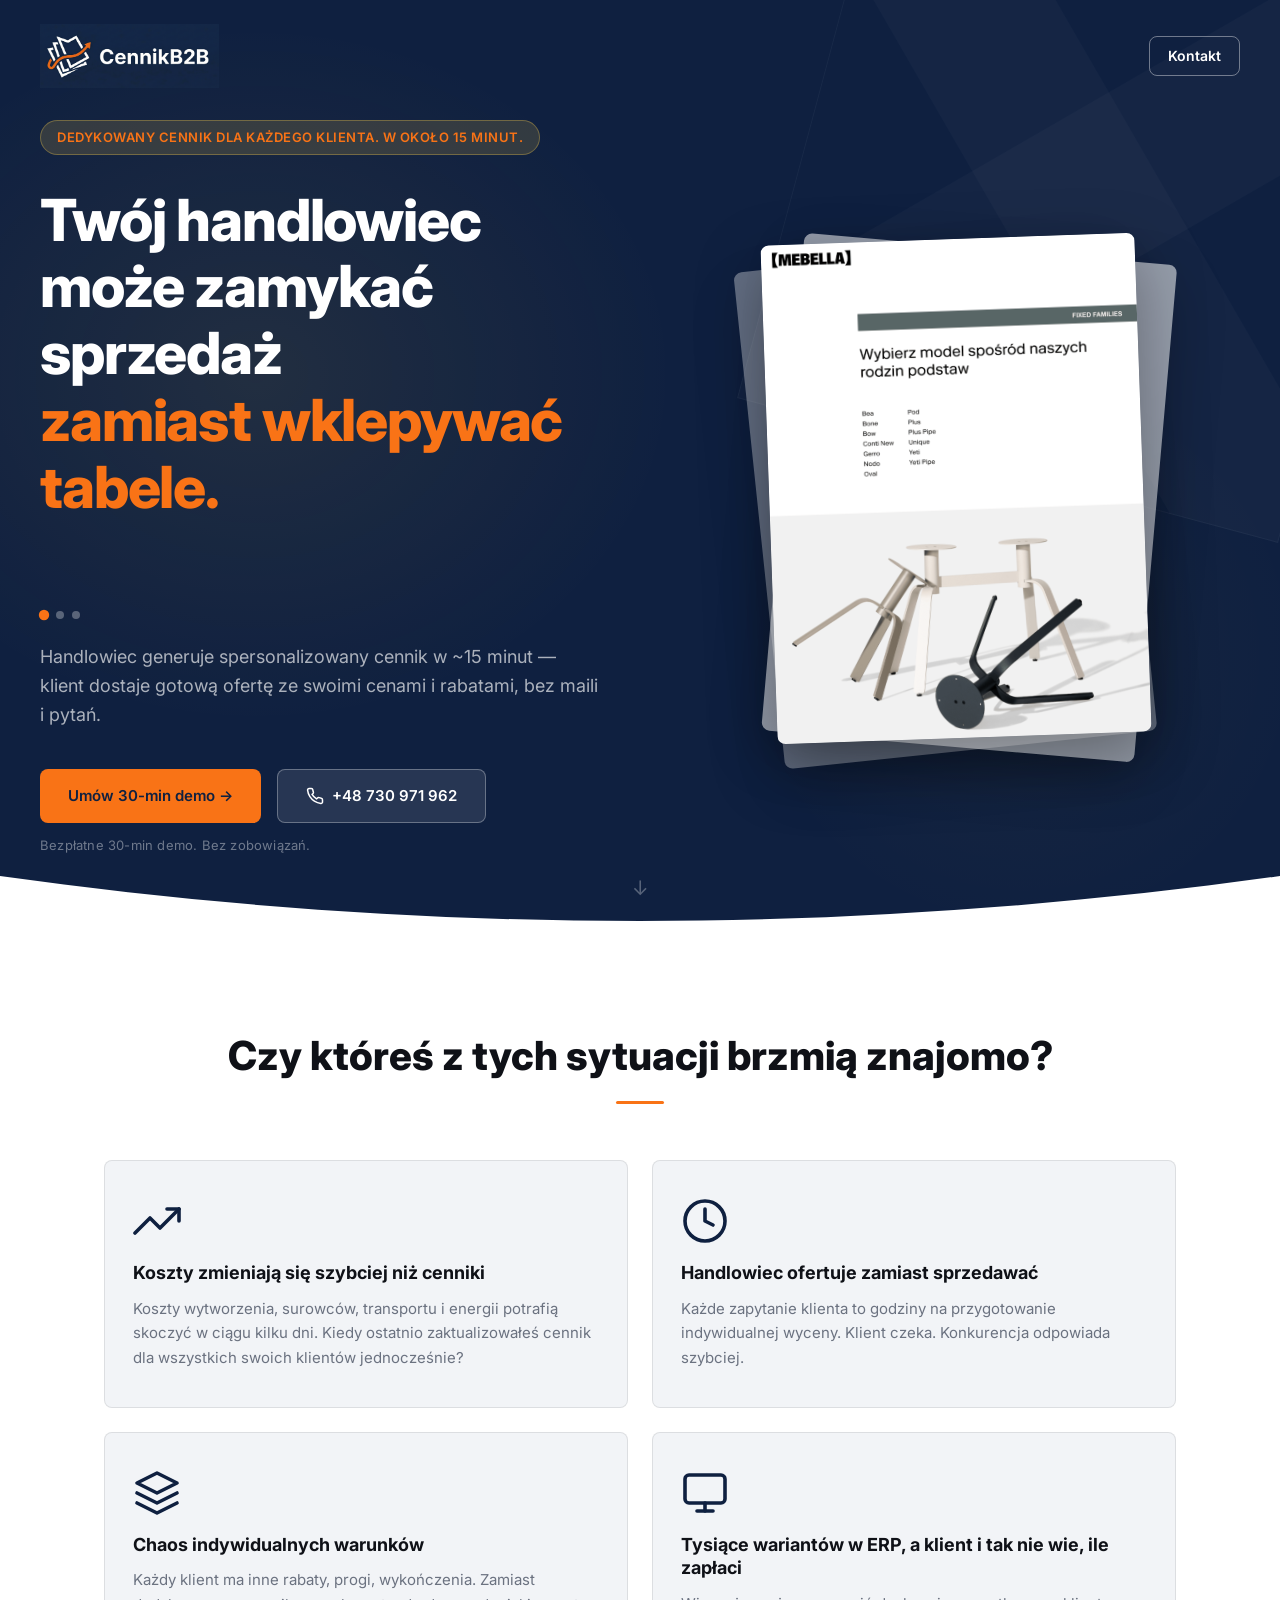
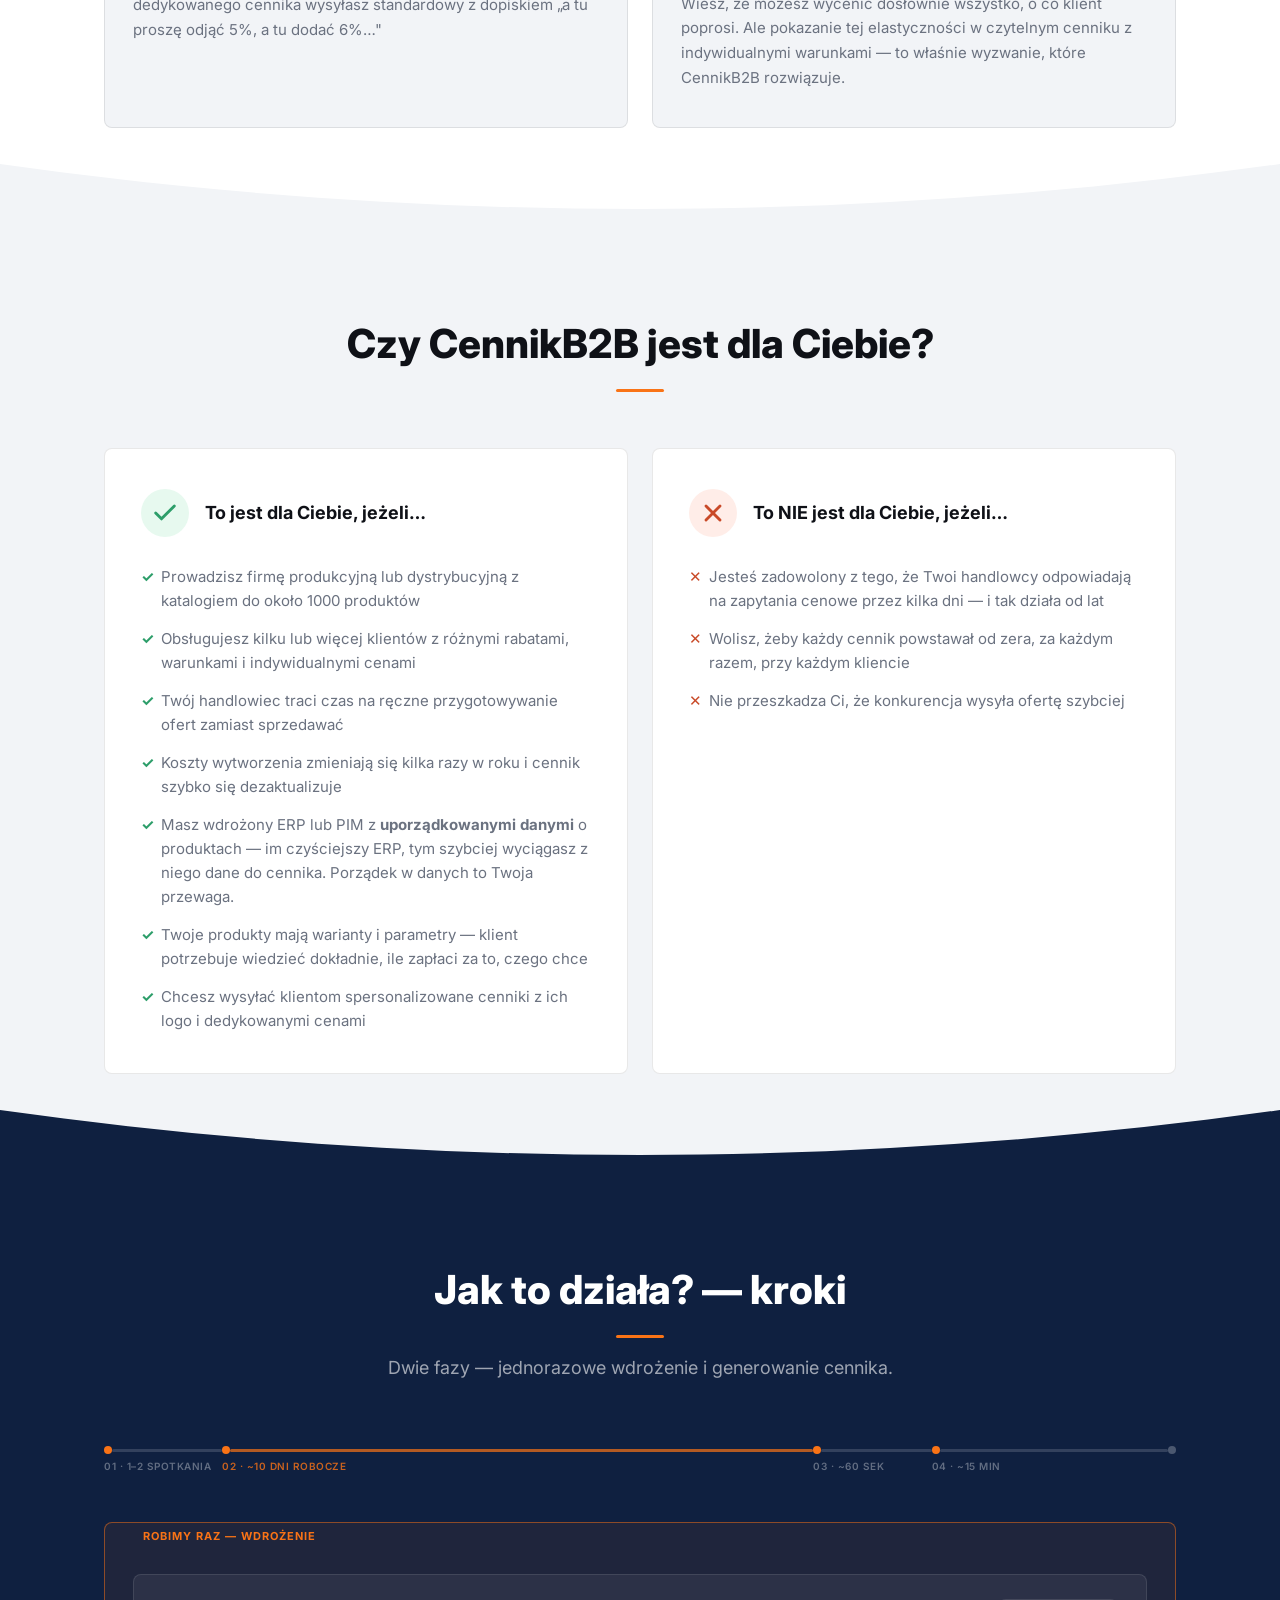
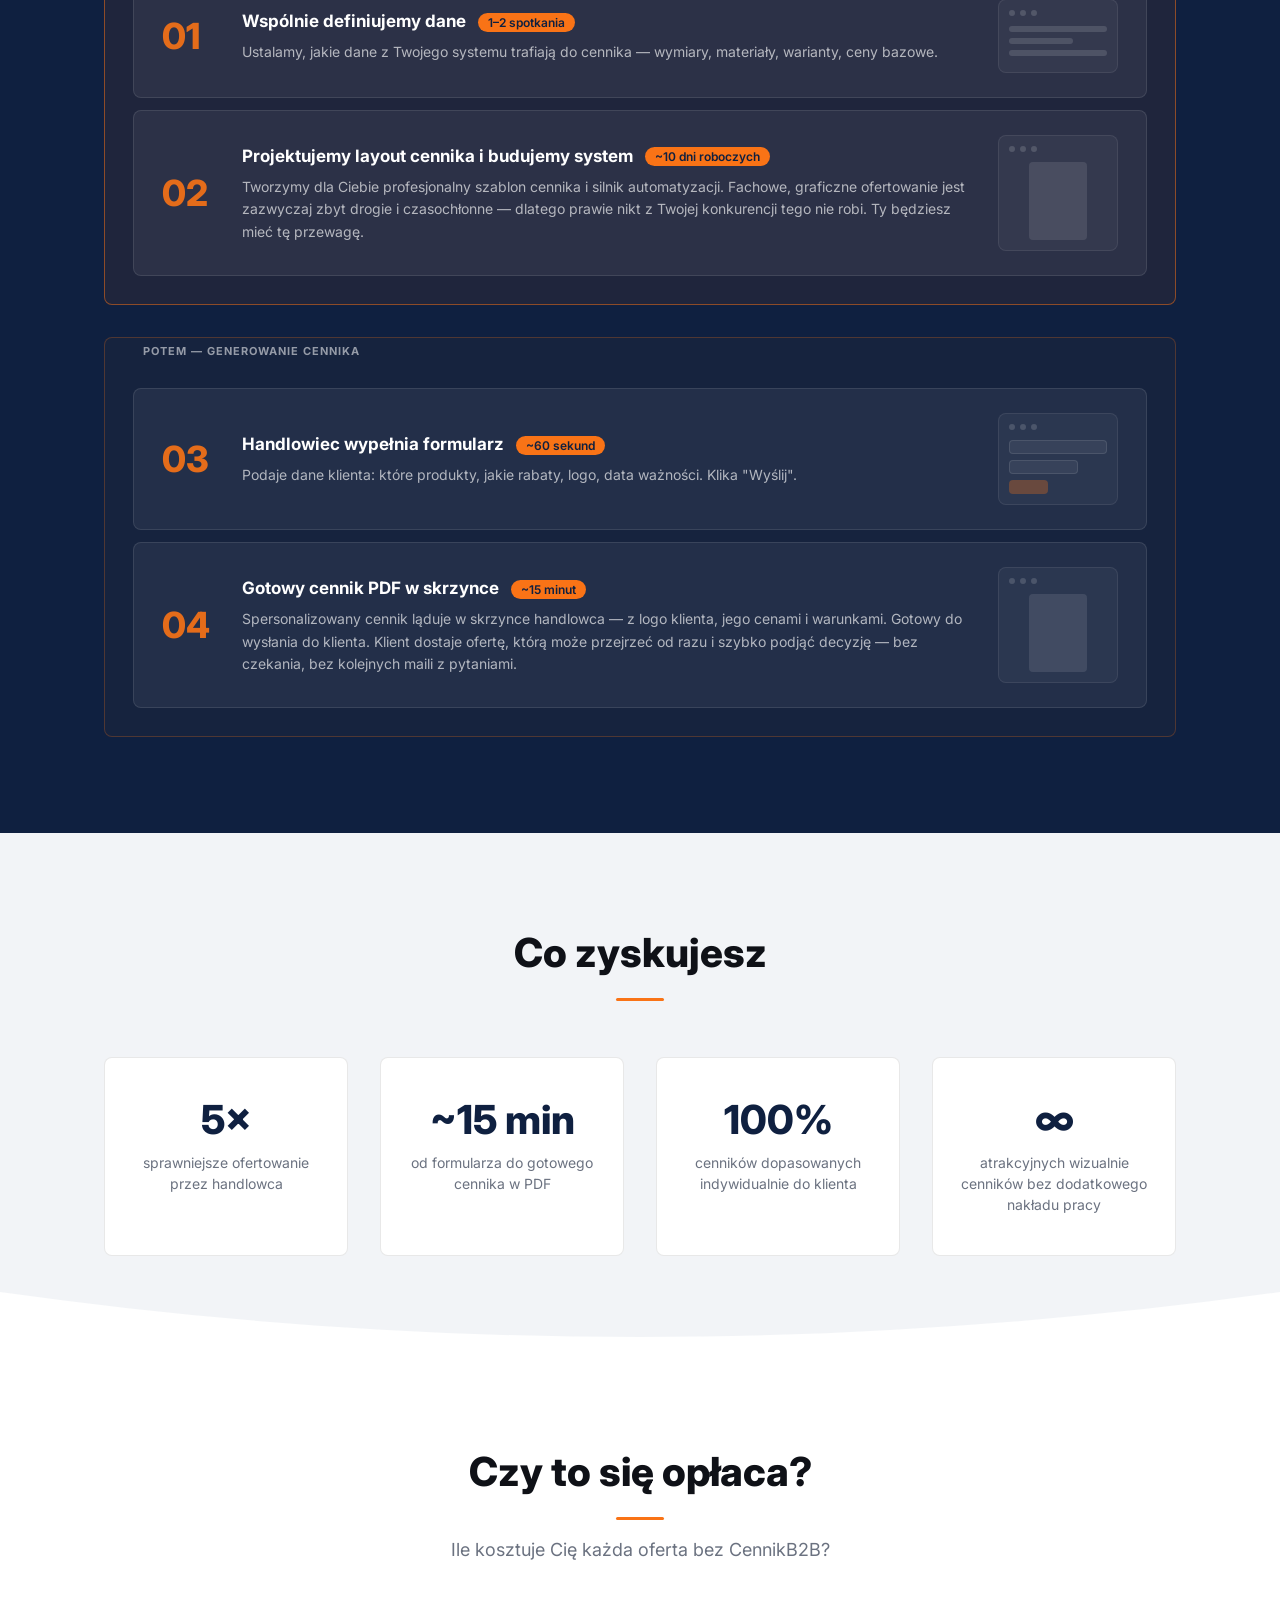
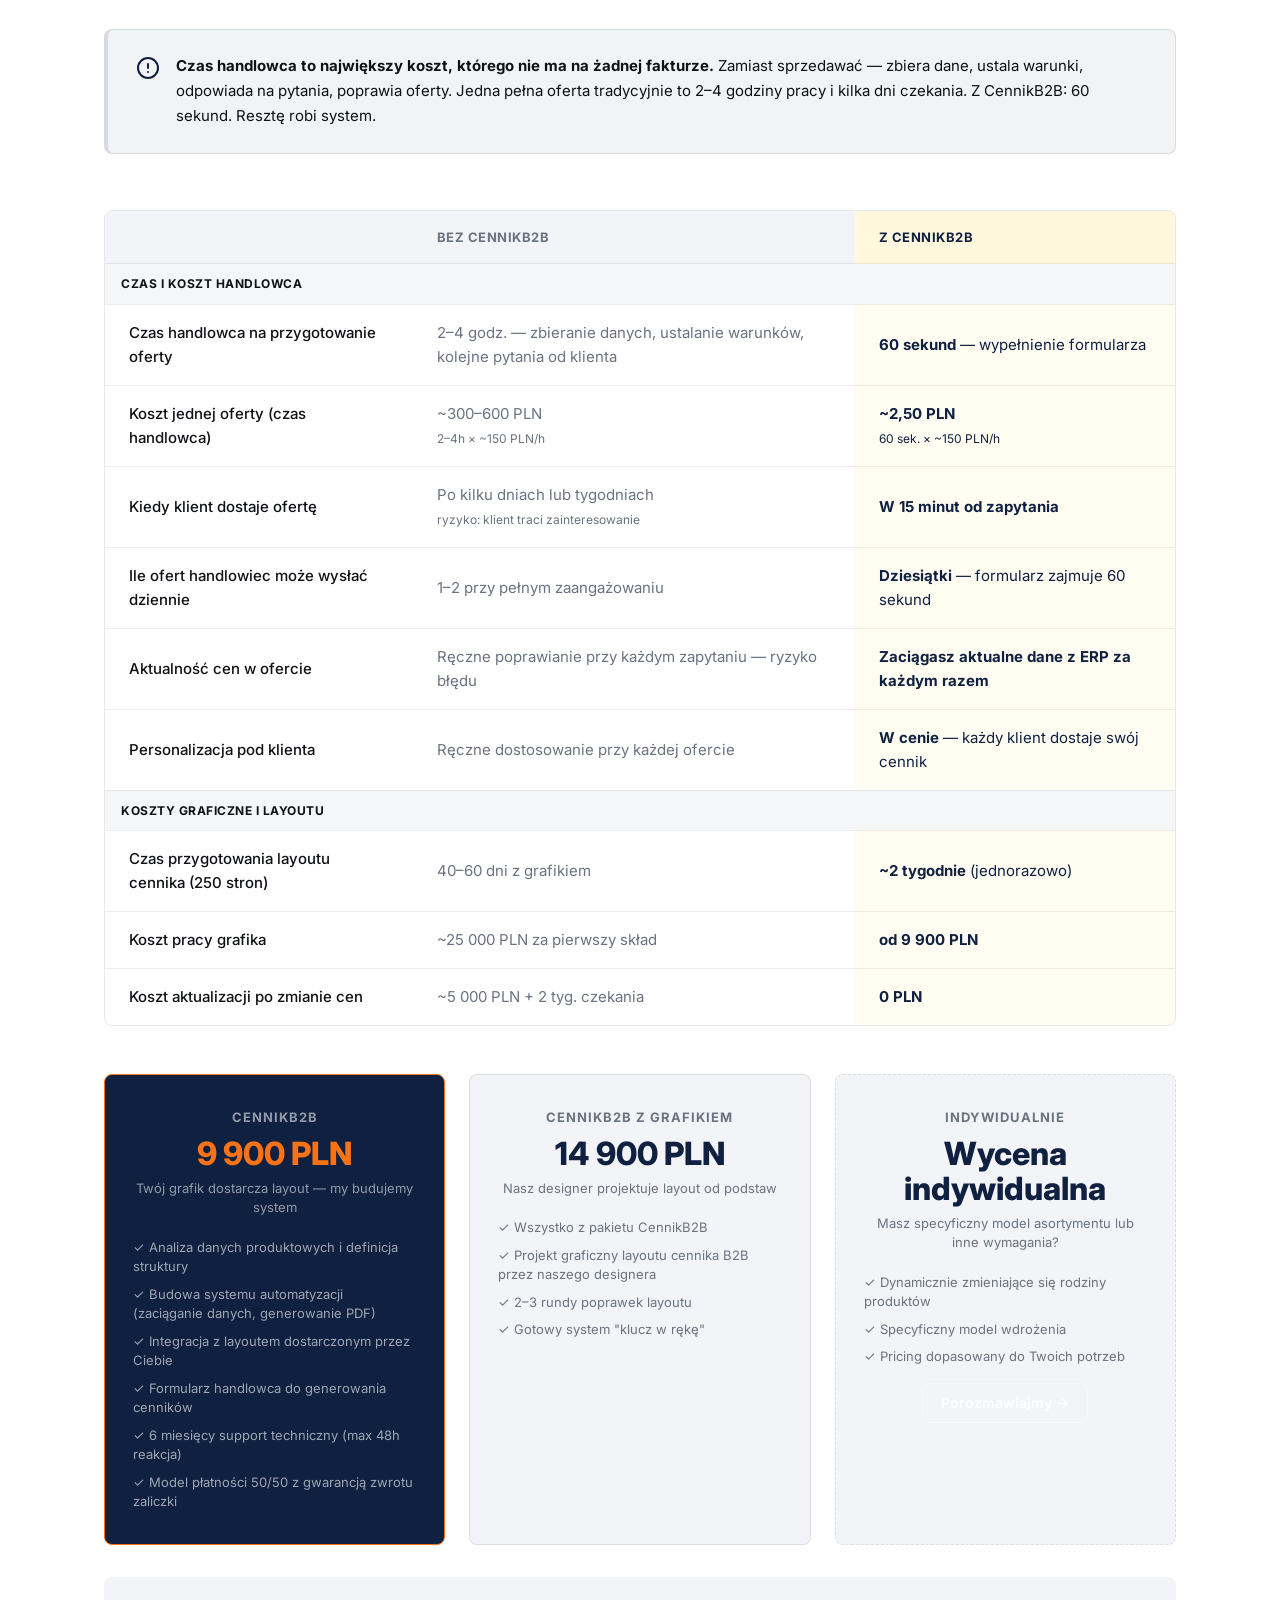
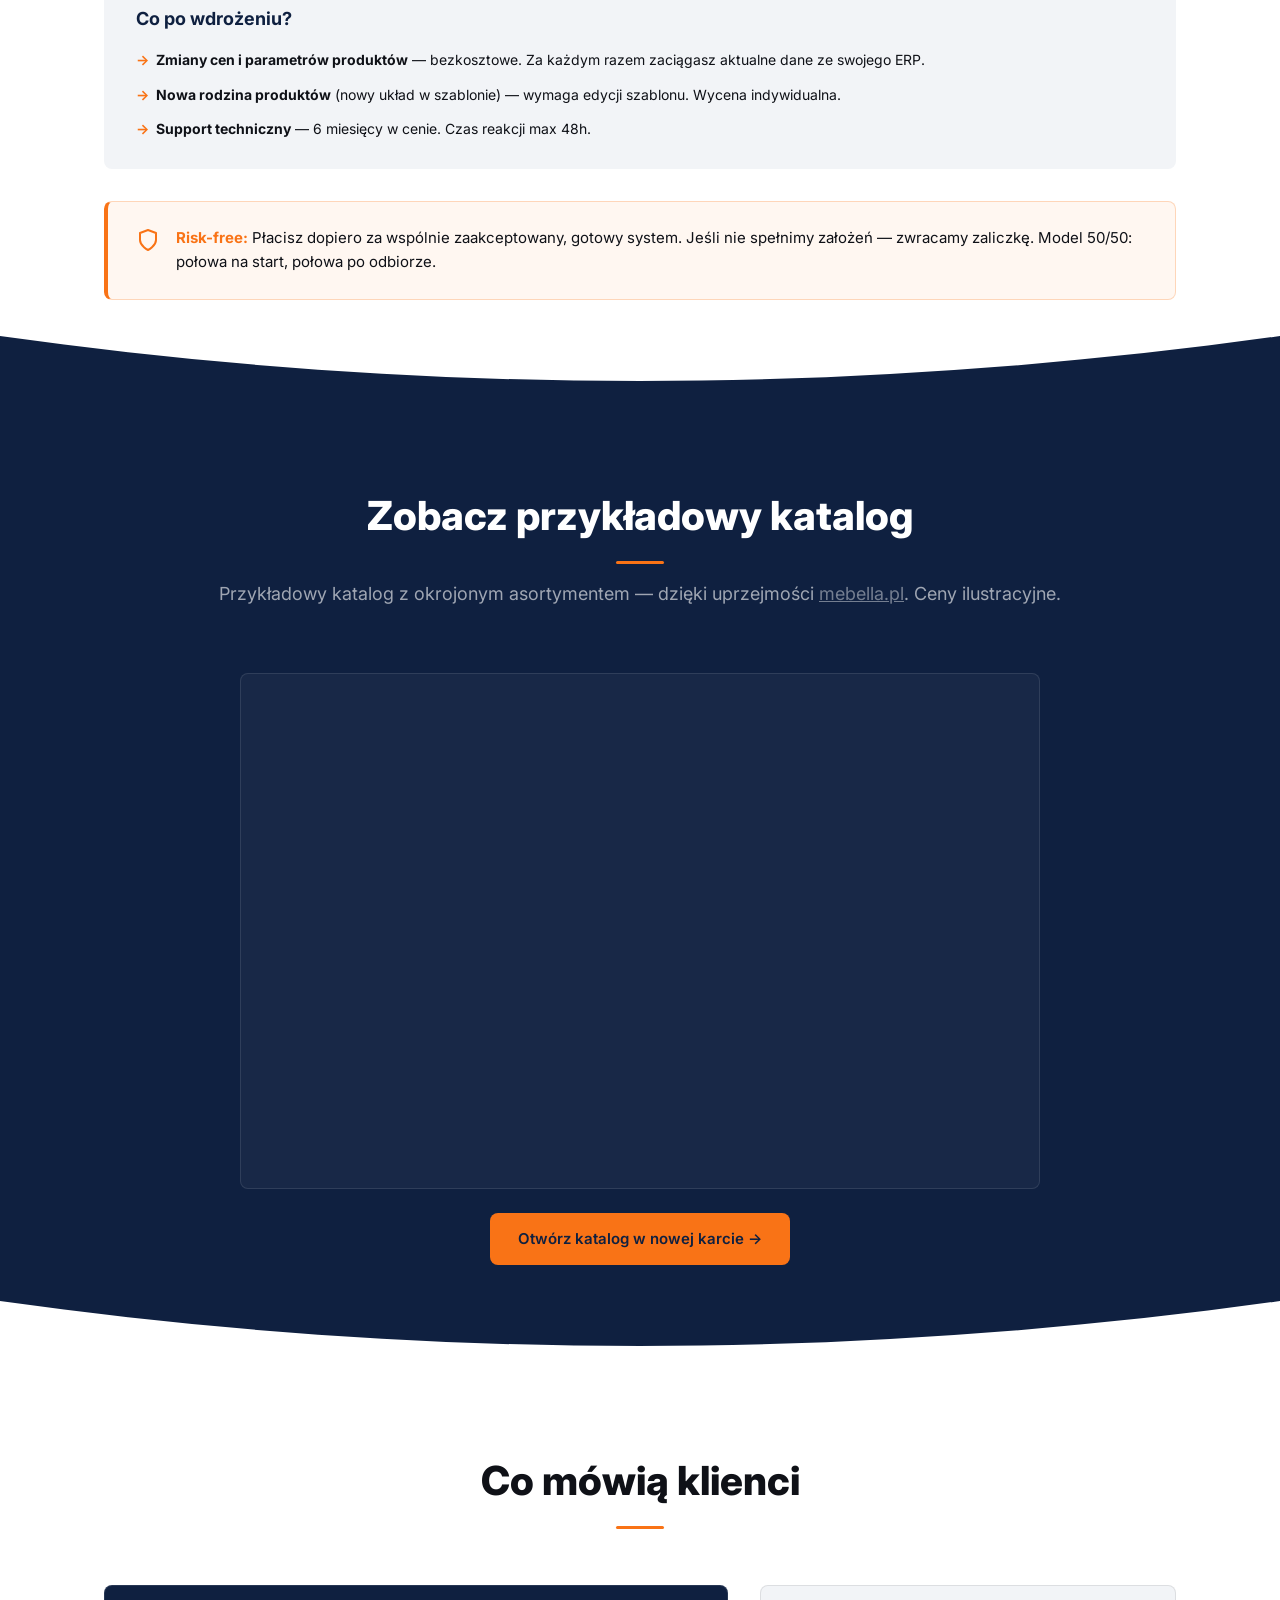
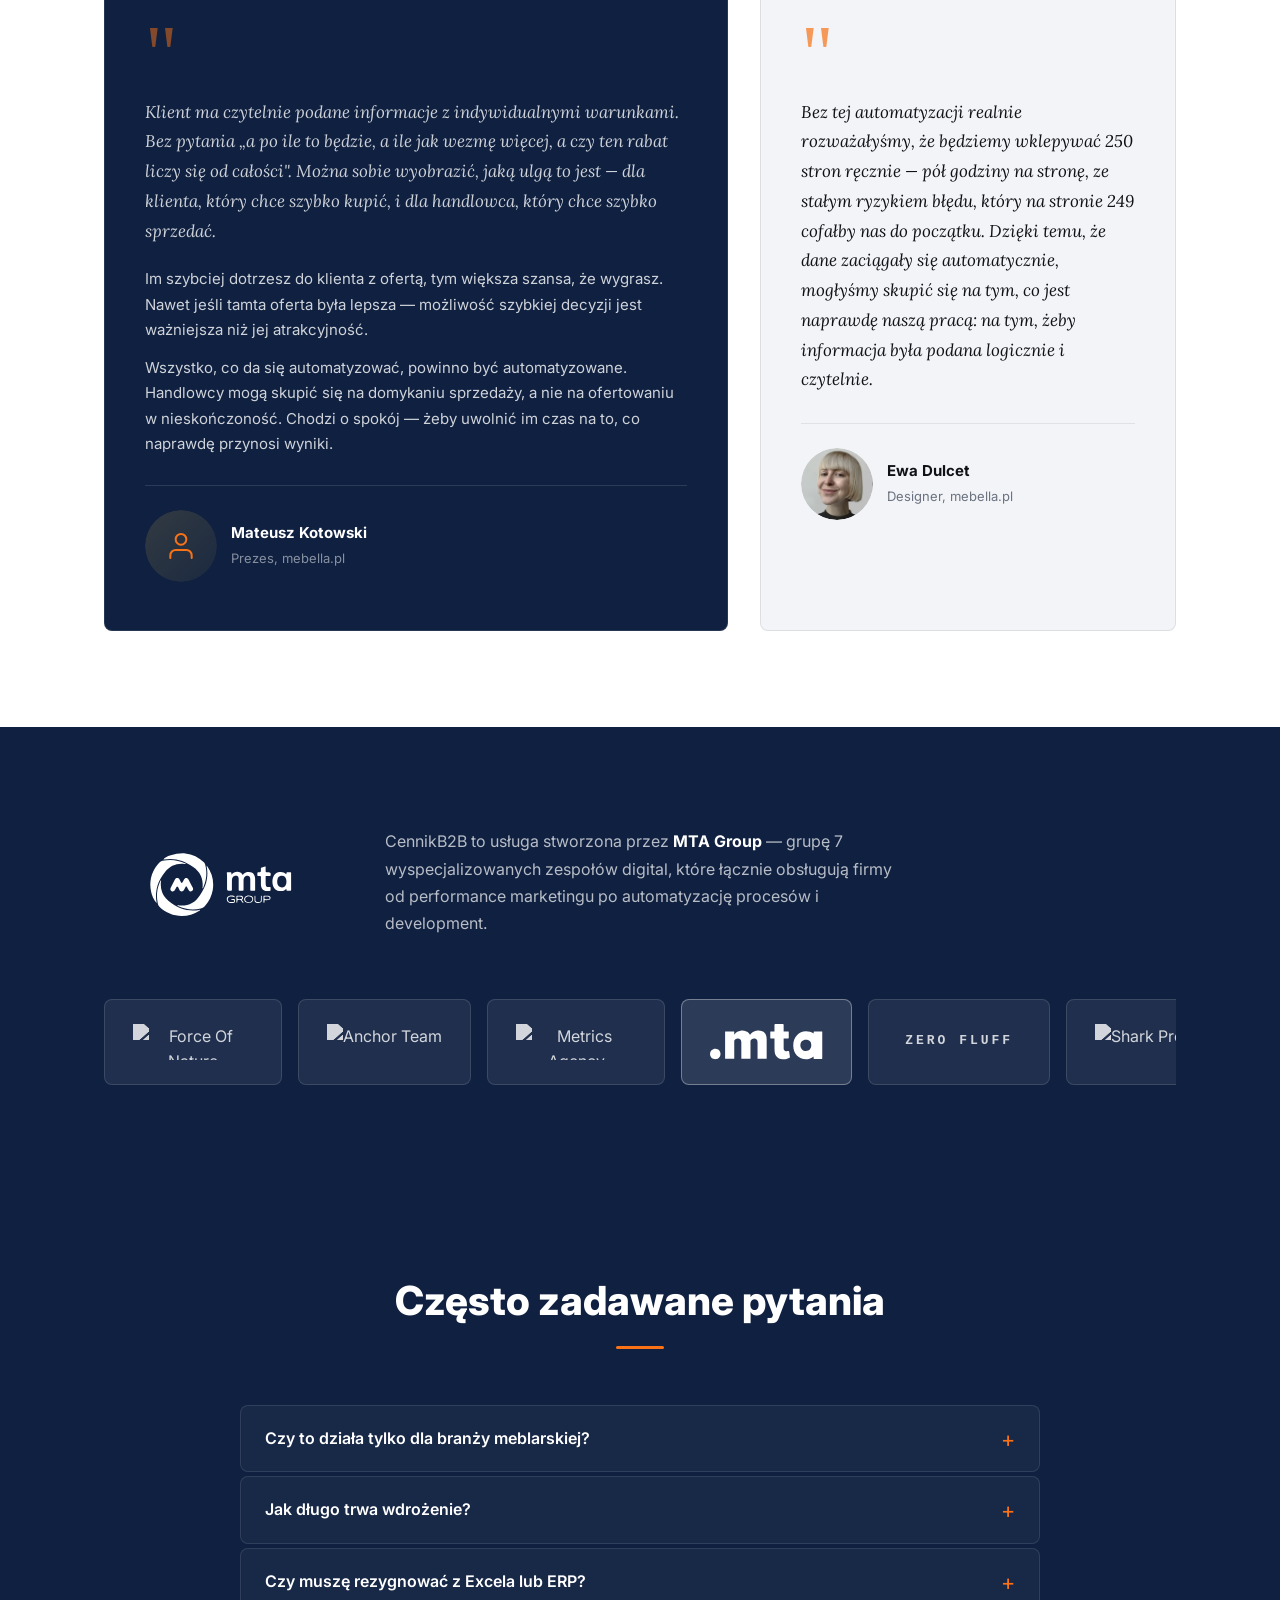
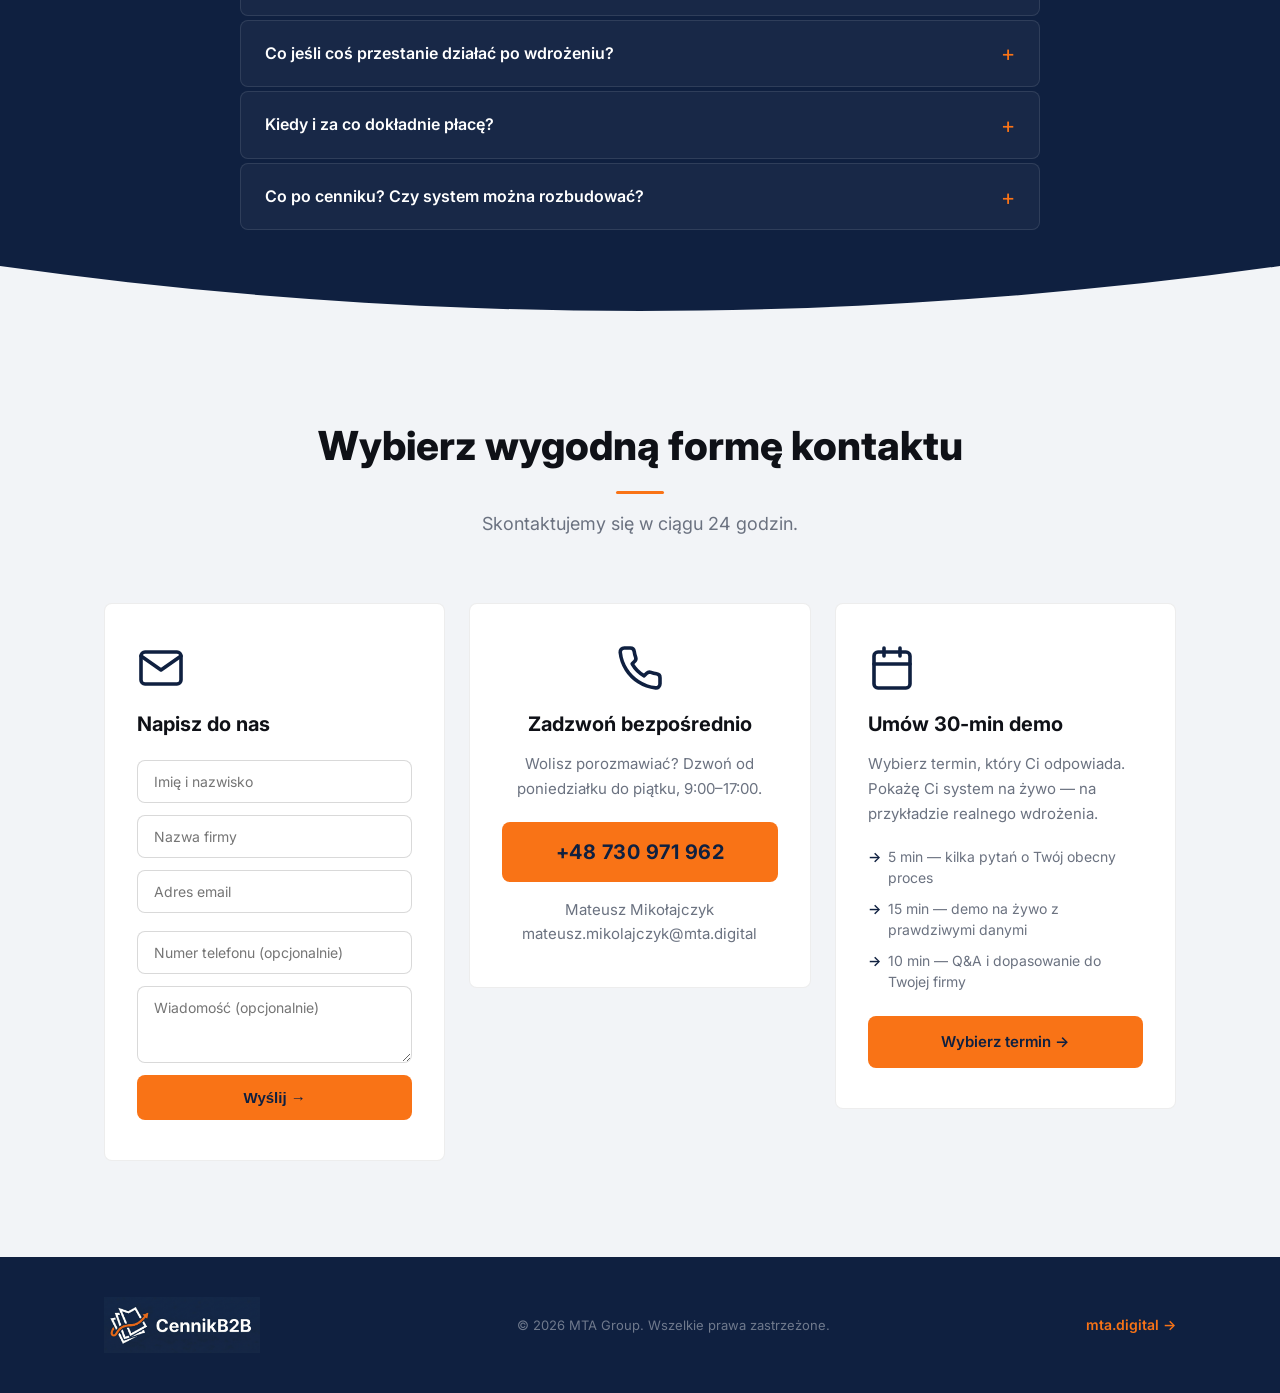
==== commit 849e38cd: "Aktualizacja landing page — nowe copy, domena cennikb2b.pl, podmiana zdjęcia - CNAME: cennikb2b.mta." ====
--- a/index.html
+++ b/index.html
@@ -3,8 +3,8 @@
 <head>
   <meta charset="UTF-8" />
   <meta name="viewport" content="width=device-width, initial-scale=1.0" />
-  <title>CennikB2B — Automatyczny cennik dla hurtowników | MTA Group</title>
-  <meta name="description" content="System automatycznego generowania dedykowanych cenników B2B dla firm produkcyjnych. Od danych w Sheets do PDF w skrzynce handlowca — w 15 minut." />
+  <title>CennikB2B — Dedykowany cennik dla każdego klienta w około 15 minut | MTA Group</title>
+  <meta name="description" content="System automatycznego generowania dedykowanych cenników B2B dla firm produkcyjnych. Handlowiec generuje spersonalizowany cennik w około 15 minut — bez grafika, bez Excela." />
   <link rel="preconnect" href="https://fonts.googleapis.com" />
   <link rel="preconnect" href="https://fonts.gstatic.com" crossorigin />
   <link href="https://fonts.googleapis.com/css2?family=Inter:wght@400;500;600;700;800&family=Lora:ital,wght@0,400;0,600;1,400&display=swap" rel="stylesheet" />
@@ -23,12 +23,12 @@
 
     <div class="hero-grid">
       <div class="hero-content">
-        <div class="hero-tag">Dedykowany cennik. Na żądanie.</div>
+        <div class="hero-tag">Dedykowany cennik dla każdego klienta. W około 15 minut.</div>
 
         <div class="hero-headlines" id="heroSlider">
-          <h1 class="hero-headline active">Twoje ceny surowców mogą zmienić się w tydzień.<br><span class="accent">Twój cennik powinien też.</span></h1>
-          <h1 class="hero-headline">Twój handlowiec może zamykać sprzedaż<br><span class="accent">zamiast wklepywać tabele.</span></h1>
-          <h1 class="hero-headline">20 hurtowników, 20 dedykowanych cenników.<br><span class="accent">Jeden formularz, 15 minut.</span></h1>
+          <h1 class="hero-headline active">Twój handlowiec może zamykać sprzedaż<br><span class="accent">zamiast wklepywać tabele.</span></h1>
+          <h1 class="hero-headline">Twoje koszty wytworzenia mogą zmienić się w tydzień.<br><span class="accent">Twój cennik też powinien.</span></h1>
+          <h1 class="hero-headline">Zamiast tygodni negocjacji —<br><span class="accent">spersonalizowany cennik w skrzynce klienta w około 15 minut.</span></h1>
         </div>
 
         <div class="hero-dots" id="heroDots">
@@ -37,7 +37,7 @@
           <button class="dot" aria-label="Slajd 3"></button>
         </div>
 
-        <p class="hero-sub">Twój handlowiec generuje spersonalizowany cennik w 15 minut — bez grafika, bez Excela.</p>
+        <p class="hero-sub">Handlowiec generuje spersonalizowany cennik w ~15 minut — klient dostaje gotową ofertę ze swoimi cenami i rabatami, bez maili i pytań.</p>
 
         <div class="hero-cta">
           <a href="https://calendly.com/mateusz-mikolajczyk/cennikb2b" class="btn btn-primary" target="_blank" rel="noopener">
@@ -79,18 +79,23 @@
       <div class="cards-grid">
         <div class="card">
           <div class="card-icon"><svg width="48" height="48" viewBox="0 0 24 24" fill="none" stroke="currentColor" stroke-width="1.8" stroke-linecap="round" stroke-linejoin="round"><polyline points="23 6 13.5 15.5 8.5 10.5 1 18"></polyline><polyline points="17 6 23 6 23 12"></polyline></svg></div>
-          <h3>Ceny zmieniają się szybciej niż cenniki</h3>
-          <p>Ceny surowców, transportu i energii potrafią skoczyć w ciągu kilku dni. Kiedy ostatnio zaktualizowałeś cennik dla wszystkich swoich hurtowników jednocześnie?</p>
+          <h3>Koszty zmieniają się szybciej niż cenniki</h3>
+          <p>Koszty wytworzenia, surowców, transportu i energii potrafią skoczyć w ciągu kilku dni. Kiedy ostatnio zaktualizowałeś cennik dla wszystkich swoich klientów jednocześnie?</p>
         </div>
         <div class="card">
           <div class="card-icon"><svg width="48" height="48" viewBox="0 0 24 24" fill="none" stroke="currentColor" stroke-width="1.8" stroke-linecap="round" stroke-linejoin="round"><circle cx="12" cy="12" r="10"></circle><polyline points="12 6 12 12 16 14"></polyline></svg></div>
           <h3>Handlowiec ofertuje zamiast sprzedawać</h3>
-          <p>Każde zapytanie hurtownika to godziny na przygotowanie indywidualnej wyceny. Klient czeka. Konkurencja odpowiada szybciej.</p>
+          <p>Każde zapytanie klienta to godziny na przygotowanie indywidualnej wyceny. Klient czeka. Konkurencja odpowiada szybciej.</p>
         </div>
         <div class="card">
           <div class="card-icon"><svg width="48" height="48" viewBox="0 0 24 24" fill="none" stroke="currentColor" stroke-width="1.8" stroke-linecap="round" stroke-linejoin="round"><path d="M12 2L2 7l10 5 10-5-10-5z"></path><path d="M2 17l10 5 10-5"></path><path d="M2 12l10 5 10-5"></path></svg></div>
           <h3>Chaos indywidualnych warunków</h3>
-          <p>Każdy hurtownik ma inne rabaty, progi, wykończenia. Zamiast dedykowanego cennika wysyłasz standardowy z dopiskiem „a tu proszę odjąć 5%, a tu dodać 6%…"</p>
+          <p>Każdy klient ma inne rabaty, progi, wykończenia. Zamiast dedykowanego cennika wysyłasz standardowy z dopiskiem „a tu proszę odjąć 5%, a tu dodać 6%…"</p>
+        </div>
+        <div class="card">
+          <div class="card-icon"><svg width="48" height="48" viewBox="0 0 24 24" fill="none" stroke="currentColor" stroke-width="1.8" stroke-linecap="round" stroke-linejoin="round"><rect x="2" y="3" width="20" height="14" rx="2" ry="2"></rect><line x1="8" y1="21" x2="16" y2="21"></line><line x1="12" y1="17" x2="12" y2="21"></line></svg></div>
+          <h3>Tysiące wariantów w ERP, a klient i tak nie wie, ile zapłaci</h3>
+          <p>Wiesz, że możesz wycenić dosłownie wszystko, o co klient poprosi. Ale pokazanie tej elastyczności w czytelnym cenniku z indywidualnymi warunkami — to właśnie wyzwanie, które CennikB2B rozwiązuje.</p>
         </div>
       </div>
     </div>
@@ -113,11 +118,13 @@
             <h3>To jest dla Ciebie, jeżeli…</h3>
           </div>
           <ul class="fit-list">
-            <li>Prowadzisz firmę produkcyjną lub dystrybucyjną z katalogiem 100–1000 produktów</li>
-            <li>Obsługujesz kilku lub więcej hurtowników albo klientów z różnymi rabatami i warunkami</li>
+            <li>Prowadzisz firmę produkcyjną lub dystrybucyjną z katalogiem do około 1000 produktów</li>
+            <li>Obsługujesz kilku lub więcej klientów z różnymi rabatami, warunkami i indywidualnymi cenami</li>
             <li>Twój handlowiec traci czas na ręczne przygotowywanie ofert zamiast sprzedawać</li>
-            <li>Ceny surowców lub koszty produkcji zmieniają się i cennik szybko się dezaktualizuje</li>
-            <li>Chcesz wysyłać klientom spersonalizowane katalogi z ich logo i dedykowanymi cenami</li>
+            <li>Koszty wytworzenia zmieniają się kilka razy w roku i cennik szybko się dezaktualizuje</li>
+            <li>Masz wdrożony ERP lub PIM z <strong>uporządkowanymi danymi</strong> o produktach — im czyściejszy ERP, tym szybciej wyciągasz z niego dane do cennika. Porządek w danych to Twoja przewaga.</li>
+            <li>Twoje produkty mają warianty i parametry — klient potrzebuje wiedzieć dokładnie, ile zapłaci za to, czego chce</li>
+            <li>Chcesz wysyłać klientom spersonalizowane cenniki z ich logo i dedykowanymi cenami</li>
           </ul>
         </div>
         <div class="fit-card fit-card-no">
@@ -128,8 +135,9 @@
             <h3>To NIE jest dla Ciebie, jeżeli…</h3>
           </div>
           <ul class="fit-list">
-            <li>Masz już wdrożony system ERP lub PIM z modułem automatycznego ofertowania</li>
-            <li>Twoja oferta to mniej niż 20 produktów — tu wystarczy ręcznie</li>
+            <li>Jesteś zadowolony z tego, że Twoi handlowcy odpowiadają na zapytania cenowe przez kilka dni — i tak działa od lat</li>
+            <li>Wolisz, żeby każdy cennik powstawał od zera, za każdym razem, przy każdym kliencie</li>
+            <li>Nie przeszkadza Ci, że konkurencja wysyła ofertę szybciej</li>
           </ul>
         </div>
       </div>
@@ -142,72 +150,123 @@
   <!-- ===================== JAK TO DZIAŁA ===================== -->
   <section class="section section-dark" id="jak-dziala">
     <div class="container">
-      <h2 class="section-title">Jak to działa?</h2>
-      <p class="section-sub">Trzy kroki od danych do gotowego cennika w skrzynce handlowca.</p>
-
-      <div class="steps">
-        <div class="step">
-          <div class="step-number">01</div>
-          <div class="step-content">
-            <h3>Twoje produkty w jednym arkuszu</h3>
-            <p>Przenosimy raz to, co masz — produkty, kody, wymiary, ceny — do arkusza Excel lub Google Sheets.</p>
-          </div>
-          <div class="step-screen" aria-hidden="true">
-            <div class="screen-dots"><span></span><span></span><span></span></div>
-            <div class="screen-row"></div>
-            <div class="screen-row screen-row-short"></div>
-            <div class="screen-row"></div>
-          </div>
-        </div>
-        <div class="step">
-          <div class="step-number">02</div>
-          <div class="step-content">
-            <h3>Handlowiec wypełnia formularz</h3>
-            <p>Nazwa klienta, logo hurtownika, język cennika, opcjonalnie — własną tabelkę z cenami dedykowanymi.</p>
-          </div>
-          <div class="step-screen" aria-hidden="true">
-            <div class="screen-dots"><span></span><span></span><span></span></div>
-            <div class="screen-input"></div>
-            <div class="screen-input screen-input-short"></div>
-            <div class="screen-btn"></div>
-          </div>
-        </div>
-        <div class="step">
-          <div class="step-number">03</div>
-          <div class="step-content">
-            <h3>15 minut → PDF na emailu</h3>
-            <p>Gotowy, spersonalizowany cennik z logo hurtownika i jego cenami. Link do edytowalnej prezentacji w bonusie.</p>
-          </div>
-          <div class="step-screen" aria-hidden="true">
-            <div class="screen-dots"><span></span><span></span><span></span></div>
-            <div class="screen-doc"></div>
-          </div>
-        </div>
-      </div>
+      <h2 class="section-title">Jak to działa? — kroki</h2>
+      <p class="section-sub">Dwie fazy — jednorazowe wdrożenie i generowanie cennika.</p>
+
+      <div class="steps-timeline" aria-hidden="true">
+        <div class="stl-track">
+          <div class="stl-seg stl-seg-s" style="flex:1">
+            <div class="stl-dot"></div>
+            <div class="stl-bar"></div>
+            <span class="stl-label">01 · 1–2 spotkania</span>
+          </div>
+          <div class="stl-seg stl-seg-l" style="flex:5">
+            <div class="stl-dot"></div>
+            <div class="stl-bar"></div>
+            <span class="stl-label">02 · ~10 dni robocze</span>
+          </div>
+          <div class="stl-seg stl-seg-s" style="flex:1">
+            <div class="stl-dot"></div>
+            <div class="stl-bar"></div>
+            <span class="stl-label">03 · ~60 sek</span>
+          </div>
+          <div class="stl-seg stl-seg-m" style="flex:2">
+            <div class="stl-dot"></div>
+            <div class="stl-bar"></div>
+            <span class="stl-label">04 · ~15 min</span>
+          </div>
+          <div class="stl-dot stl-dot-end"></div>
+        </div>
+      </div>
+
+      <div class="phase-block">
+        <div class="phase-block-header">
+          <span class="phase-block-label">Robimy raz — wdrożenie</span>
+        </div>
+        <div class="steps">
+          <div class="step">
+            <div class="step-number">01</div>
+            <div class="step-content">
+              <h3>Wspólnie definiujemy dane <span class="step-time">1–2 spotkania</span></h3>
+              <p>Ustalamy, jakie dane z Twojego systemu trafiają do cennika — wymiary, materiały, warianty, ceny bazowe.</p>
+            </div>
+            <div class="step-screen" aria-hidden="true">
+              <div class="screen-dots"><span></span><span></span><span></span></div>
+              <div class="screen-row"></div>
+              <div class="screen-row screen-row-short"></div>
+              <div class="screen-row"></div>
+            </div>
+          </div>
+          <div class="step">
+            <div class="step-number">02</div>
+            <div class="step-content">
+              <h3>Projektujemy layout cennika i budujemy system <span class="step-time">~10 dni roboczych</span></h3>
+              <p>Tworzymy dla Ciebie profesjonalny szablon cennika i silnik automatyzacji. Fachowe, graficzne ofertowanie jest zazwyczaj zbyt drogie i czasochłonne — dlatego prawie nikt z Twojej konkurencji tego nie robi. Ty będziesz mieć tę przewagę.</p>
+            </div>
+            <div class="step-screen" aria-hidden="true">
+              <div class="screen-dots"><span></span><span></span><span></span></div>
+              <div class="screen-doc"></div>
+            </div>
+          </div>
+        </div>
+      </div>
+
+      <div class="phase-block phase-block-action">
+        <div class="phase-block-header">
+          <span class="phase-block-label">Potem — generowanie cennika</span>
+        </div>
+        <div class="steps">
+          <div class="step">
+            <div class="step-number">03</div>
+            <div class="step-content">
+              <h3>Handlowiec wypełnia formularz <span class="step-time">~60 sekund</span></h3>
+              <p>Podaje dane klienta: które produkty, jakie rabaty, logo, data ważności. Klika "Wyślij".</p>
+            </div>
+            <div class="step-screen" aria-hidden="true">
+              <div class="screen-dots"><span></span><span></span><span></span></div>
+              <div class="screen-input"></div>
+              <div class="screen-input screen-input-short"></div>
+              <div class="screen-btn"></div>
+            </div>
+          </div>
+          <div class="step">
+            <div class="step-number">04</div>
+            <div class="step-content">
+              <h3>Gotowy cennik PDF w skrzynce <span class="step-time">~15 minut</span></h3>
+              <p>Spersonalizowany cennik ląduje w skrzynce handlowca — z logo klienta, jego cenami i warunkami. Gotowy do wysłania do klienta. Klient dostaje ofertę, którą może przejrzeć od razu i szybko podjąć decyzję — bez czekania, bez kolejnych maili z pytaniami.</p>
+            </div>
+            <div class="step-screen" aria-hidden="true">
+              <div class="screen-dots"><span></span><span></span><span></span></div>
+              <div class="screen-doc"></div>
+            </div>
+          </div>
+        </div>
+      </div>
+
     </div>
   </section>
 
   <!-- ===================== KORZYŚCI ===================== -->
   <section class="section section-beige" id="korzysci">
     <div class="container">
-      <h2 class="section-title">Efekt w liczbach</h2>
+      <h2 class="section-title">Co zyskujesz</h2>
 
       <div class="metrics-grid">
         <div class="metric">
-          <div class="metric-value">15 min</div>
-          <div class="metric-label">od formularza do PDF-a w skrzynce</div>
+          <div class="metric-value">5×</div>
+          <div class="metric-label">sprawniejsze ofertowanie przez handlowca</div>
         </div>
         <div class="metric">
-          <div class="metric-value">×20</div>
-          <div class="metric-label">hurtowników — taki sam wysiłek jak dla jednego</div>
+          <div class="metric-value">~15 min</div>
+          <div class="metric-label">od formularza do gotowego cennika w PDF</div>
         </div>
         <div class="metric">
-          <div class="metric-value">1 zmiana</div>
-          <div class="metric-label">w arkuszu aktualizuje wszystkie cenniki jednocześnie</div>
+          <div class="metric-value">100%</div>
+          <div class="metric-label">cenników dopasowanych indywidualnie do klienta</div>
         </div>
         <div class="metric">
-          <div class="metric-value">0 błędów</div>
-          <div class="metric-label">wynikających z ręcznego przepisywania danych</div>
+          <div class="metric-value">∞</div>
+          <div class="metric-label">atrakcyjnych wizualnie cenników bez dodatkowego nakładu pracy</div>
         </div>
       </div>
     </div>
@@ -220,69 +279,123 @@
   <section class="section section-light" id="cennik">
     <div class="container">
       <h2 class="section-title">Czy to się opłaca?</h2>
-      <p class="section-sub">Porównaj koszt ręcznego tworzenia cennika z naszym systemem.</p>
+      <p class="section-sub">Ile kosztuje Cię każda oferta bez CennikB2B?</p>
+
+      <div class="pricing-hidden-cost">
+        <svg width="24" height="24" viewBox="0 0 24 24" fill="none" stroke="currentColor" stroke-width="2" stroke-linecap="round" stroke-linejoin="round"><circle cx="12" cy="12" r="10"></circle><line x1="12" y1="8" x2="12" y2="12"></line><line x1="12" y1="16" x2="12.01" y2="16"></line></svg>
+        <p><strong>Czas handlowca to największy koszt, którego nie ma na żadnej fakturze.</strong> Zamiast sprzedawać — zbiera dane, ustala warunki, odpowiada na pytania, poprawia oferty. Jedna pełna oferta tradycyjnie to 2–4 godziny pracy i kilka dni czekania. Z CennikB2B: 60 sekund. Resztę robi system.</p>
+      </div>
 
       <div class="pricing-table-wrap">
         <table class="pricing-table">
           <thead>
             <tr>
               <th></th>
-              <th>Tradycyjny grafik</th>
-              <th class="pricing-col-highlight">CennikB2B</th>
+              <th>Bez CennikB2B</th>
+              <th class="pricing-col-highlight">Z CennikB2B</th>
             </tr>
           </thead>
           <tbody>
-            <tr>
-              <td>Czas przygotowania (250 stron)</td>
-              <td>40–60 dni</td>
-              <td class="pricing-col-highlight"><strong>10 dni roboczych</strong></td>
+            <tr class="pricing-row-highlight-section">
+              <td colspan="3"><strong>Czas i koszt handlowca</strong></td>
+            </tr>
+            <tr>
+              <td>Czas handlowca na przygotowanie oferty</td>
+              <td>2–4 godz. — zbieranie danych, ustalanie warunków, kolejne pytania od klienta</td>
+              <td class="pricing-col-highlight"><strong>60 sekund</strong> — wypełnienie formularza</td>
+            </tr>
+            <tr>
+              <td>Koszt jednej oferty (czas handlowca)</td>
+              <td>~300–600 PLN<br><span style="font-size:12px;color:var(--muted)">2–4h × ~150 PLN/h</span></td>
+              <td class="pricing-col-highlight"><strong>~2,50 PLN</strong><br><span style="font-size:12px">60 sek. × ~150 PLN/h</span></td>
+            </tr>
+            <tr>
+              <td>Kiedy klient dostaje ofertę</td>
+              <td>Po kilku dniach lub tygodniach<br><span style="font-size:12px;color:var(--muted)">ryzyko: klient traci zainteresowanie</span></td>
+              <td class="pricing-col-highlight"><strong>W 15 minut od zapytania</strong></td>
+            </tr>
+            <tr>
+              <td>Ile ofert handlowiec może wysłać dziennie</td>
+              <td>1–2 przy pełnym zaangażowaniu</td>
+              <td class="pricing-col-highlight"><strong>Dziesiątki</strong> — formularz zajmuje 60 sekund</td>
+            </tr>
+            <tr>
+              <td>Aktualność cen w ofercie</td>
+              <td>Ręczne poprawianie przy każdym zapytaniu — ryzyko błędu</td>
+              <td class="pricing-col-highlight"><strong>Zaciągasz aktualne dane z ERP za każdym razem</strong></td>
+            </tr>
+            <tr>
+              <td>Personalizacja pod klienta</td>
+              <td>Ręczne dostosowanie przy każdej ofercie</td>
+              <td class="pricing-col-highlight"><strong>W cenie</strong> — każdy klient dostaje swój cennik</td>
+            </tr>
+            <tr class="pricing-row-highlight-section">
+              <td colspan="3"><strong>Koszty graficzne i layoutu</strong></td>
+            </tr>
+            <tr>
+              <td>Czas przygotowania layoutu cennika (250 stron)</td>
+              <td>40–60 dni z grafikiem</td>
+              <td class="pricing-col-highlight"><strong>~2 tygodnie</strong> (jednorazowo)</td>
             </tr>
             <tr>
               <td>Koszt pracy grafika</td>
-              <td>~150–240 godz. × 140 zł/h<br><span style="font-size:12px;color:var(--muted)">≈ 25 000 PLN za pierwszy skład</span></td>
-              <td class="pricing-col-highlight"><strong>od 7 900 PLN</strong></td>
-            </tr>
-            <tr>
-              <td>Koszt każdej aktualizacji cen</td>
-              <td>~5 000 PLN + 2 tyg. czekania<br><span style="font-size:12px;color:var(--muted)">nowy brief, nowe rundy poprawek</span></td>
-              <td class="pricing-col-highlight"><strong>0 PLN — generujesz sam w 15 min</strong></td>
-            </tr>
-            <tr>
-              <td>Rundy poprawek z grafikiem</td>
-              <td>2–3 rundy, tydzień oczekiwania każda<br><span style="font-size:12px;color:var(--muted)">Twój dyrektor handlowy pilnuje całego procesu</span></td>
-              <td class="pricing-col-highlight"><strong>Brak — dane się zaciągają automatycznie</strong></td>
-            </tr>
-            <tr>
-              <td>Ryzyko błędu w danych</td>
-              <td>Wysokie — ręczne przepisywanie<br><span style="font-size:12px;color:var(--muted)">błąd w wymiarze = zwrot towaru od hurtownika</span></td>
-              <td class="pricing-col-highlight"><strong>Zerowe — dane z jednego źródła</strong></td>
-            </tr>
-            <tr>
-              <td>Personalizacja pod klienta</td>
-              <td>Brak (za drogo i za długo)</td>
-              <td class="pricing-col-highlight"><strong>W cenie — każdy hurtownik dostaje swój cennik</strong></td>
+              <td>~25 000 PLN za pierwszy skład</td>
+              <td class="pricing-col-highlight"><strong>od 9 900 PLN</strong></td>
+            </tr>
+            <tr>
+              <td>Koszt aktualizacji po zmianie cen</td>
+              <td>~5 000 PLN + 2 tyg. czekania</td>
+              <td class="pricing-col-highlight"><strong>0 PLN</strong></td>
             </tr>
           </tbody>
         </table>
       </div>
 
       <div class="pricing-variants">
+        <div class="pricing-variant pricing-variant-featured">
+          <div class="pricing-variant-name">CennikB2B</div>
+          <div class="pricing-variant-price">9 900 PLN</div>
+          <div class="pricing-variant-desc">Twój grafik dostarcza layout — my budujemy system</div>
+          <ul class="pricing-variant-features">
+            <li>✓ Analiza danych produktowych i definicja struktury</li>
+            <li>✓ Budowa systemu automatyzacji (zaciąganie danych, generowanie PDF)</li>
+            <li>✓ Integracja z layoutem dostarczonym przez Ciebie</li>
+            <li>✓ Formularz handlowca do generowania cenników</li>
+            <li>✓ 6 miesięcy support techniczny (max 48h reakcja)</li>
+            <li>✓ Model płatności 50/50 z gwarancją zwrotu zaliczki</li>
+          </ul>
+        </div>
         <div class="pricing-variant">
-          <div class="pricing-variant-name">Basic</div>
-          <div class="pricing-variant-price">7 900 PLN</div>
-          <div class="pricing-variant-desc">Gotowy szablon cennika + Twoje dane</div>
-        </div>
-        <div class="pricing-variant pricing-variant-featured">
-          <div class="pricing-variant-badge">Najpopularniejszy</div>
-          <div class="pricing-variant-name">Standard</div>
-          <div class="pricing-variant-price">9 900 PLN</div>
-          <div class="pricing-variant-desc">Layout Twojego grafika + dostosowanie danych</div>
-        </div>
-        <div class="pricing-variant">
-          <div class="pricing-variant-name">Enterprise</div>
+          <div class="pricing-variant-name">CennikB2B z Grafikiem</div>
           <div class="pricing-variant-price">14 900 PLN</div>
-          <div class="pricing-variant-desc">Nasz grafik projektuje layout od podstaw</div>
-        </div>
+          <div class="pricing-variant-desc">Nasz designer projektuje layout od podstaw</div>
+          <ul class="pricing-variant-features">
+            <li>✓ Wszystko z pakietu CennikB2B</li>
+            <li>✓ Projekt graficzny layoutu cennika B2B przez naszego designera</li>
+            <li>✓ 2–3 rundy poprawek layoutu</li>
+            <li>✓ Gotowy system "klucz w rękę"</li>
+          </ul>
+        </div>
+        <div class="pricing-variant pricing-variant-custom">
+          <div class="pricing-variant-name">Indywidualnie</div>
+          <div class="pricing-variant-price">Wycena indywidualna</div>
+          <div class="pricing-variant-desc">Masz specyficzny model asortymentu lub inne wymagania?</div>
+          <ul class="pricing-variant-features">
+            <li>✓ Dynamicznie zmieniające się rodziny produktów</li>
+            <li>✓ Specyficzny model wdrożenia</li>
+            <li>✓ Pricing dopasowany do Twoich potrzeb</li>
+          </ul>
+          <a href="https://calendly.com/mateusz-mikolajczyk/cennikb2b" class="btn btn-outline-sm" target="_blank" rel="noopener" style="margin-top:16px;display:inline-block">Porozmawiajmy →</a>
+        </div>
+      </div>
+
+      <div class="pricing-post-wdrozenie">
+        <h3>Co po wdrożeniu?</h3>
+        <ul>
+          <li><strong>Zmiany cen i parametrów produktów</strong> — bezkosztowe. Za każdym razem zaciągasz aktualne dane ze swojego ERP.</li>
+          <li><strong>Nowa rodzina produktów</strong> (nowy układ w szablonie) — wymaga edycji szablonu. Wycena indywidualna.</li>
+          <li><strong>Support techniczny</strong> — 6 miesięcy w cenie. Czas reakcji max 48h.</li>
+        </ul>
       </div>
 
       <div class="pricing-guarantee">
@@ -299,13 +412,13 @@
   <section class="section section-dark" id="katalog">
     <div class="container">
       <h2 class="section-title">Zobacz przykładowy katalog</h2>
-      <p class="section-sub">Katalog demonstracyjny mebella.pl — ceny przykładowe.</p>
+      <p class="section-sub">Przykładowy katalog z okrojonym asortymentem — dzięki uprzejmości <a href="https://mebella.pl" target="_blank" rel="noopener" style="color:inherit;text-decoration:underline;opacity:0.7">mebella.pl</a>. Ceny ilustracyjne.</p>
 
       <div class="catalog-preview">
         <div class="catalog-embed catalog-embed-flipbook">
-          <iframe allowfullscreen="allowfullscreen" allow="clipboard-write" scrolling="no" class="fp-iframe" src="https://heyzine.com/flip-book/c6bd96871d.html" style="border: 0px; width: 100%; height: 506px;"></iframe>
-        </div>
-        <a href="https://heyzine.com/flip-book/c6bd96871d.html" class="btn btn-primary catalog-btn" target="_blank" rel="noopener">
+          <iframe allowfullscreen="allowfullscreen" allow="clipboard-write" scrolling="no" class="fp-iframe" src="https://heyzine.com/flip-book/386709769a.html" style="border: 0px; width: 100%; height: 506px;"></iframe>
+        </div>
+        <a href="https://heyzine.com/flip-book/386709769a.html" class="btn btn-primary catalog-btn" target="_blank" rel="noopener">
           Otwórz katalog w nowej karcie →
         </a>
       </div>
--- a/style.css
+++ b/style.css
@@ -334,16 +334,9 @@
 /* ===== CARDS (problem) ===== */
 .cards-grid {
   display: grid;
-  grid-template-columns: 1.2fr 1fr;
-  grid-template-rows: 1fr 1fr;
+  grid-template-columns: repeat(2, 1fr);
   gap: 24px;
   margin-top: 56px;
-}
-.cards-grid .card:first-child {
-  grid-row: 1 / 3;
-  display: flex;
-  flex-direction: column;
-  justify-content: center;
 }
 
 .card {
@@ -373,65 +366,46 @@
 /* ===== STEPS ===== */
 .steps {
   display: flex;
-  align-items: stretch;
-  gap: 48px;
-  margin-top: 56px;
-  position: relative;
+  flex-direction: column;
+  gap: 12px;
+  margin-top: 0;
 }
 
 .step {
-  flex: 1;
+  display: grid;
+  grid-template-columns: 56px 1fr auto;
+  align-items: center;
+  gap: 24px;
   background: rgba(255,255,255,0.06);
   border-radius: var(--radius);
-  padding: 36px 28px;
+  padding: 24px 28px;
   border: 1px solid rgba(255,255,255,0.1);
-  position: relative;
-}
-
-/* Timeline connector between steps */
-.step:not(:last-child)::after {
-  content: '';
-  position: absolute;
-  top: 38px;
-  right: -32px;
-  width: 16px;
-  height: 2px;
-  background: var(--yellow);
-  opacity: 0.5;
-}
-.step:not(:last-child)::before {
-  content: '';
-  position: absolute;
-  top: 33px;
-  right: -37px;
-  width: 8px;
-  height: 8px;
-  border-radius: 50%;
-  border: 2px solid var(--yellow);
-  background: var(--dark);
-  z-index: 1;
-  opacity: 0.6;
 }
 
 .step-number {
-  font-size: 48px;
+  font-size: 36px;
   font-weight: 800;
   color: var(--yellow);
   line-height: 1;
-  margin-bottom: 16px;
   opacity: 0.9;
-}
-
-.step h3 { font-size: 18px; font-weight: 700; margin-bottom: 10px; }
-.step p  { font-size: 15px; color: rgba(255,255,255,0.65); line-height: 1.65; }
+  flex-shrink: 0;
+}
+
+.step-content {
+  flex: 1;
+}
+
+.step h3 { font-size: 17px; font-weight: 700; margin-bottom: 6px; }
+.step p  { font-size: 14px; color: rgba(255,255,255,0.65); line-height: 1.6; margin: 0; }
 
 /* Mini browser mockup inside steps */
 .step-screen {
-  margin-top: 20px;
+  width: 120px;
+  flex-shrink: 0;
   background: rgba(255,255,255,0.04);
   border: 1px solid rgba(255,255,255,0.08);
   border-radius: 8px;
-  padding: 12px;
+  padding: 10px;
   overflow: hidden;
 }
 .screen-dots {
@@ -500,6 +474,50 @@
 }
 
 .metric-label { font-size: 14px; color: var(--muted); line-height: 1.5; }
+
+/* ===== FEATURES ===== */
+.features-grid {
+  display: grid;
+  grid-template-columns: repeat(2, 1fr);
+  gap: 24px;
+  margin-top: 40px;
+}
+
+.feature {
+  display: flex;
+  align-items: flex-start;
+  gap: 20px;
+  background: var(--white);
+  border-radius: var(--radius);
+  padding: 28px 24px;
+  border: 1.5px solid rgba(0,0,0,0.08);
+}
+
+.feature-icon {
+  flex-shrink: 0;
+  width: 48px;
+  height: 48px;
+  background: var(--beige);
+  border-radius: 12px;
+  display: flex;
+  align-items: center;
+  justify-content: center;
+  color: var(--dark);
+}
+
+.feature-text h3 {
+  font-size: 16px;
+  font-weight: 700;
+  margin-bottom: 8px;
+  color: var(--dark);
+}
+
+.feature-text p {
+  font-size: 14px;
+  color: var(--muted);
+  line-height: 1.65;
+  margin: 0;
+}
 
 /* ===== TESTIMONIALE ===== */
 .testimonials {
@@ -1192,6 +1210,345 @@
 .faq-answer li {
   font-size: 15px;
   line-height: 1.6;
+}
+
+/* ===== PHASE BLOCKS ===== */
+.phase-block {
+  margin-top: 48px;
+  border: 1.5px solid rgba(249,115,22,0.5);
+  border-radius: var(--radius);
+  padding: 0 28px 28px;
+  position: relative;
+  background: rgba(249,115,22,0.07);
+}
+
+.phase-block + .phase-block {
+  margin-top: 32px;
+}
+
+.phase-block-action {
+  border-color: rgba(249,115,22,0.25);
+  background: rgba(249,115,22,0.03);
+}
+
+.phase-block-header {
+  margin-bottom: 0;
+}
+
+.phase-block-label {
+  display: inline-block;
+  background: transparent;
+  color: var(--yellow);
+  font-size: 11px;
+  font-weight: 700;
+  text-transform: uppercase;
+  letter-spacing: 1px;
+  padding: 0 14px;
+  position: relative;
+  top: -1px;
+  margin-left: -4px;
+  line-height: 2.2;
+}
+
+.phase-block-action .phase-block-label {
+  color: rgba(255,255,255,0.55);
+}
+
+.phase-block .steps {
+  margin-top: 24px;
+}
+
+.step-time {
+  font-size: 12px;
+  font-weight: 600;
+  background: var(--yellow);
+  color: var(--dark);
+  padding: 2px 10px;
+  border-radius: 100px;
+  margin-left: 8px;
+  vertical-align: middle;
+}
+
+.step-divider {
+  display: flex;
+  align-items: center;
+  gap: 16px;
+  padding: 8px 0;
+}
+
+.step-divider-line {
+  flex: 1;
+  height: 1px;
+  background: rgba(255,255,255,0.15);
+}
+
+.step-divider-label {
+  font-size: 13px;
+  font-weight: 600;
+  color: var(--yellow);
+  white-space: nowrap;
+  flex-shrink: 0;
+}
+
+/* ===== STEPS TIMELINE ===== */
+.steps-timeline {
+  margin-top: 40px;
+  margin-bottom: 8px;
+}
+
+.stl-track {
+  display: flex;
+  align-items: flex-start;
+}
+
+.stl-seg {
+  display: flex;
+  flex-direction: column;
+  position: relative;
+  min-width: 0;
+}
+
+.stl-dot {
+  width: 8px;
+  height: 8px;
+  border-radius: 50%;
+  background: var(--yellow);
+  flex-shrink: 0;
+  margin-top: 0;
+  position: relative;
+  z-index: 1;
+}
+
+.stl-dot-end {
+  width: 8px;
+  height: 8px;
+  border-radius: 50%;
+  background: rgba(255,255,255,0.25);
+  flex-shrink: 0;
+  align-self: flex-start;
+  margin-top: 0;
+}
+
+.stl-bar {
+  height: 3px;
+  border-radius: 2px;
+  margin-top: -5px;
+  margin-left: 8px;
+  margin-right: 0;
+}
+
+.stl-seg-s .stl-bar {
+  background: rgba(255,255,255,0.15);
+}
+
+.stl-seg-m .stl-bar {
+  background: rgba(255,255,255,0.15);
+}
+
+.stl-seg-l .stl-bar {
+  background: var(--yellow);
+  opacity: 0.7;
+}
+
+.stl-label {
+  font-size: 10px;
+  font-weight: 600;
+  text-transform: uppercase;
+  letter-spacing: 0.5px;
+  color: rgba(255,255,255,0.35);
+  margin-top: 6px;
+  white-space: nowrap;
+  overflow: hidden;
+  text-overflow: ellipsis;
+}
+
+.stl-seg-l .stl-label {
+  color: var(--yellow);
+  opacity: 0.8;
+}
+
+/* ===== VALIDITY CALLOUT ===== */
+.validity-callout {
+  display: flex;
+  align-items: flex-start;
+  gap: 16px;
+  background: rgba(249, 115, 22, 0.08);
+  border-radius: var(--radius);
+  padding: 24px 28px;
+  margin-top: 40px;
+  border-left: 4px solid var(--yellow);
+  border: 1.5px solid rgba(249, 115, 22, 0.25);
+  border-left-width: 4px;
+  color: var(--white);
+}
+
+.validity-icon {
+  flex-shrink: 0;
+  color: var(--yellow);
+  margin-top: 2px;
+}
+
+.validity-callout strong {
+  display: block;
+  margin-bottom: 6px;
+  color: var(--white);
+}
+
+.validity-callout p {
+  font-size: 14px;
+  line-height: 1.65;
+  color: rgba(255,255,255,0.7);
+}
+
+/* ===== PRICING TIME EXPLAINER ===== */
+.pricing-time-explainer {
+  display: flex;
+  align-items: center;
+  justify-content: center;
+  gap: 24px;
+  margin: 32px 0 48px;
+  flex-wrap: wrap;
+}
+
+.time-item {
+  text-align: center;
+  padding: 20px 24px;
+  background: var(--beige);
+  border-radius: var(--radius);
+  border: 1.5px solid rgba(0,0,0,0.08);
+  min-width: 160px;
+}
+
+.time-item-highlight {
+  background: var(--dark);
+  color: var(--white);
+  border-color: var(--yellow);
+}
+
+.time-value {
+  font-size: 24px;
+  font-weight: 800;
+  color: var(--yellow);
+  line-height: 1.1;
+  margin-bottom: 6px;
+}
+
+.time-item:not(.time-item-highlight) .time-value {
+  color: var(--dark);
+}
+
+.time-label {
+  font-size: 12px;
+  line-height: 1.4;
+  color: var(--muted);
+}
+
+.time-item-highlight .time-label {
+  color: rgba(255,255,255,0.6);
+}
+
+.time-arrow {
+  font-size: 24px;
+  color: var(--yellow);
+  font-weight: 700;
+}
+
+/* ===== PRICING HIDDEN COST CALLOUT ===== */
+.pricing-hidden-cost {
+  display: flex;
+  align-items: flex-start;
+  gap: 16px;
+  background: rgba(15, 32, 64, 0.05);
+  border-radius: var(--radius);
+  padding: 24px 28px;
+  margin-top: 24px;
+  border-left: 4px solid var(--dark);
+  border: 1.5px solid rgba(15, 32, 64, 0.12);
+  border-left-width: 4px;
+}
+
+.pricing-hidden-cost svg {
+  flex-shrink: 0;
+  margin-top: 2px;
+  color: var(--dark);
+}
+
+.pricing-hidden-cost p {
+  font-size: 15px;
+  line-height: 1.65;
+}
+
+/* ===== PRICING VARIANT FEATURES ===== */
+.pricing-variant-features {
+  list-style: none;
+  text-align: left;
+  margin-top: 20px;
+  display: flex;
+  flex-direction: column;
+  gap: 8px;
+}
+
+.pricing-variant-features li {
+  font-size: 13px;
+  color: var(--muted);
+  line-height: 1.5;
+}
+
+.pricing-variant-featured .pricing-variant-features li {
+  color: rgba(255,255,255,0.6);
+}
+
+.pricing-variant-custom {
+  background: var(--beige);
+  border-style: dashed;
+}
+
+/* ===== PRICING POST-WDROZENIE ===== */
+.pricing-post-wdrozenie {
+  background: var(--beige);
+  border-radius: var(--radius);
+  padding: 28px 32px;
+  margin-top: 32px;
+}
+
+.pricing-post-wdrozenie h3 {
+  font-size: 18px;
+  font-weight: 700;
+  margin-bottom: 16px;
+  color: var(--dark);
+}
+
+.pricing-post-wdrozenie ul {
+  list-style: none;
+  display: flex;
+  flex-direction: column;
+  gap: 12px;
+}
+
+.pricing-post-wdrozenie li {
+  font-size: 14px;
+  line-height: 1.6;
+  color: var(--text);
+  padding-left: 20px;
+  position: relative;
+}
+
+.pricing-post-wdrozenie li::before {
+  content: '→';
+  position: absolute;
+  left: 0;
+  color: var(--yellow);
+  font-weight: 700;
+}
+
+/* ===== PRICING TABLE SECTION ROWS ===== */
+.pricing-row-highlight-section td {
+  background: rgba(15, 32, 64, 0.04);
+  font-size: 12px;
+  text-transform: uppercase;
+  letter-spacing: 0.5px;
+  color: var(--muted);
+  padding: 10px 16px !important;
 }
 
 /* ===== SCROLL REVEAL ===== */
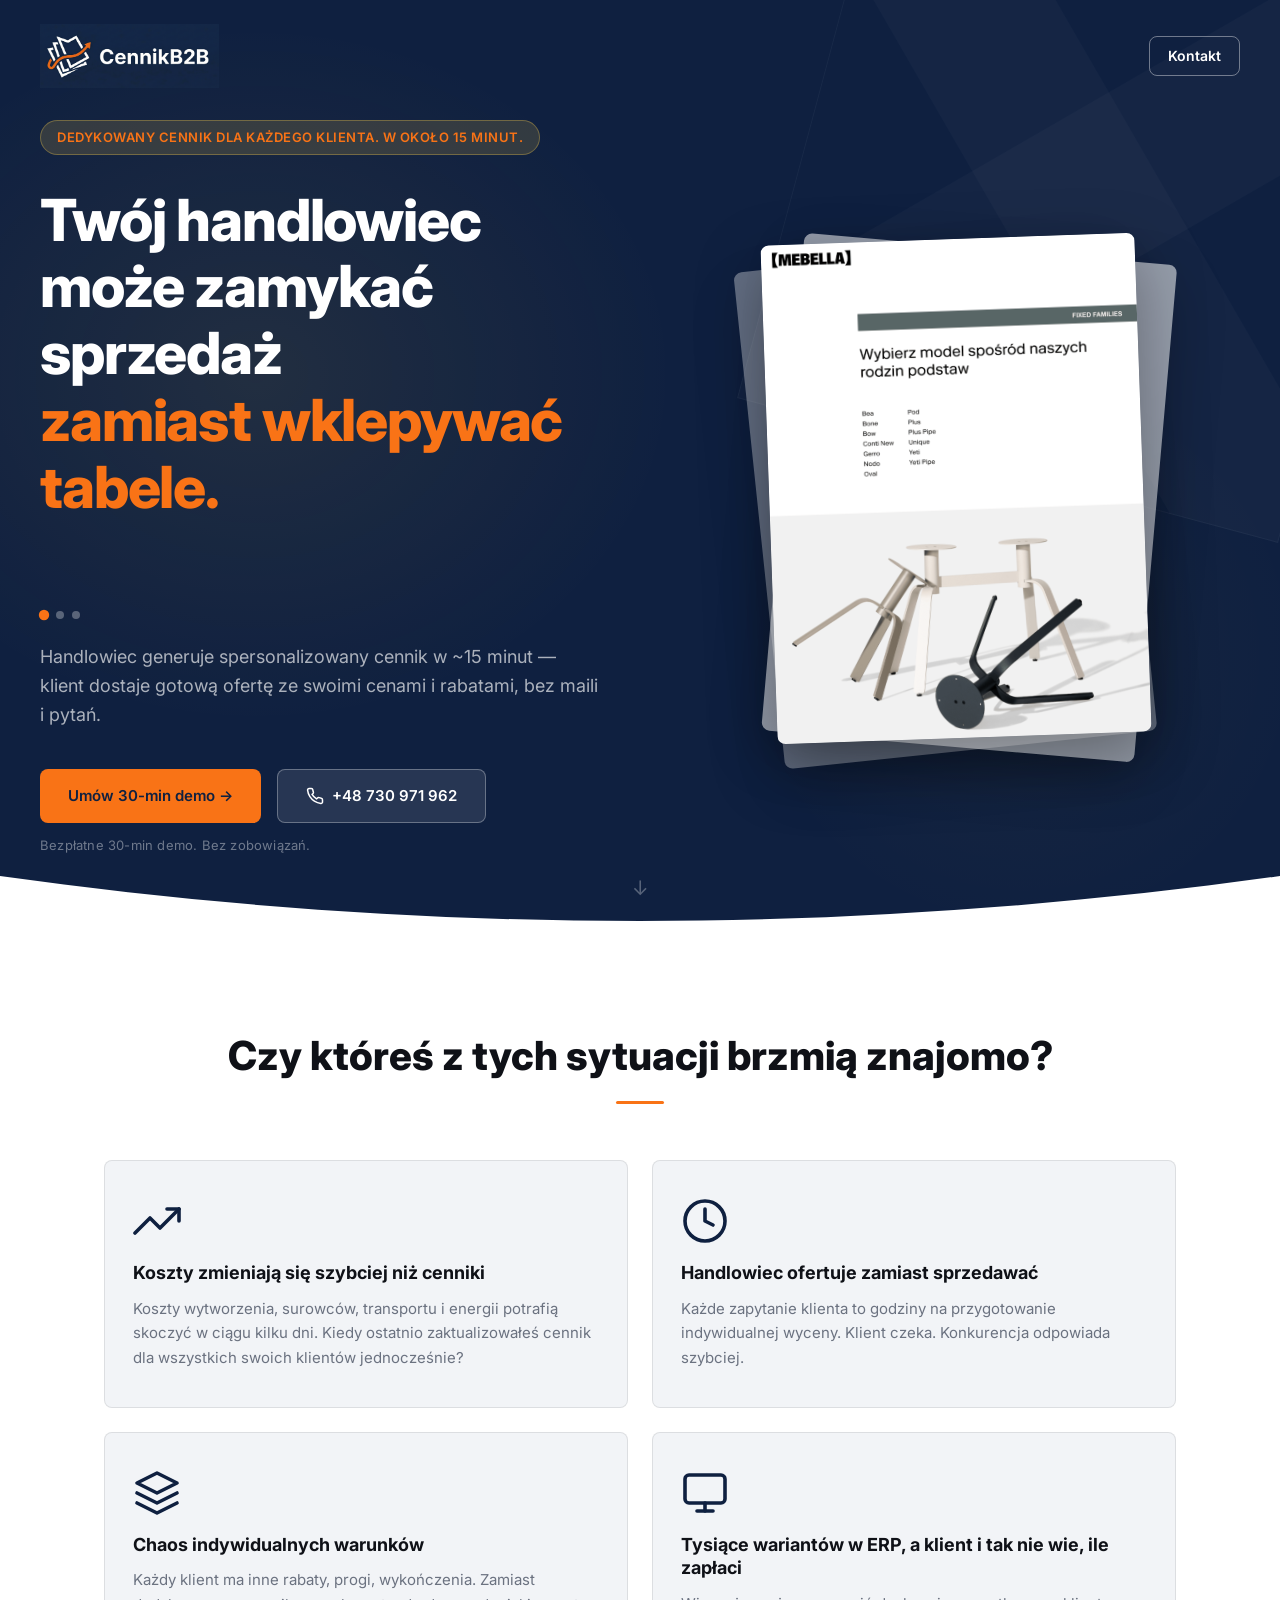
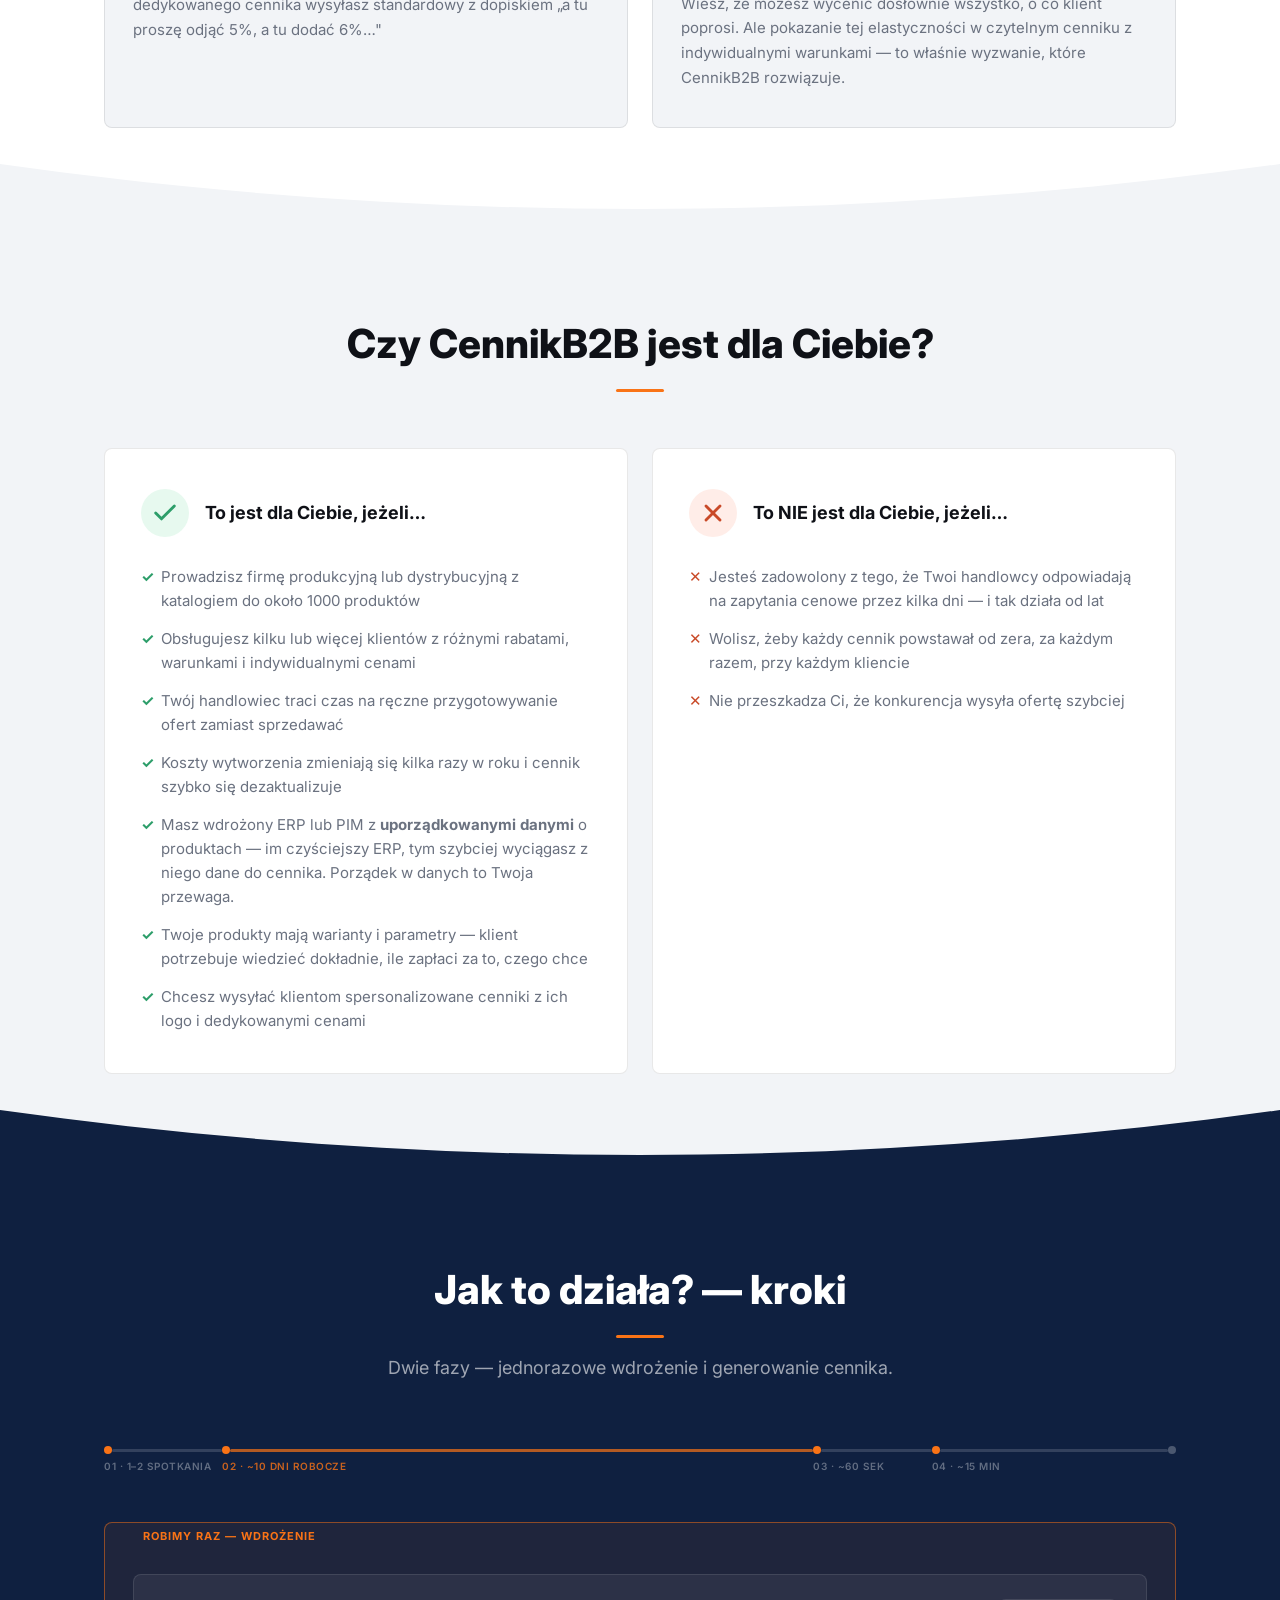
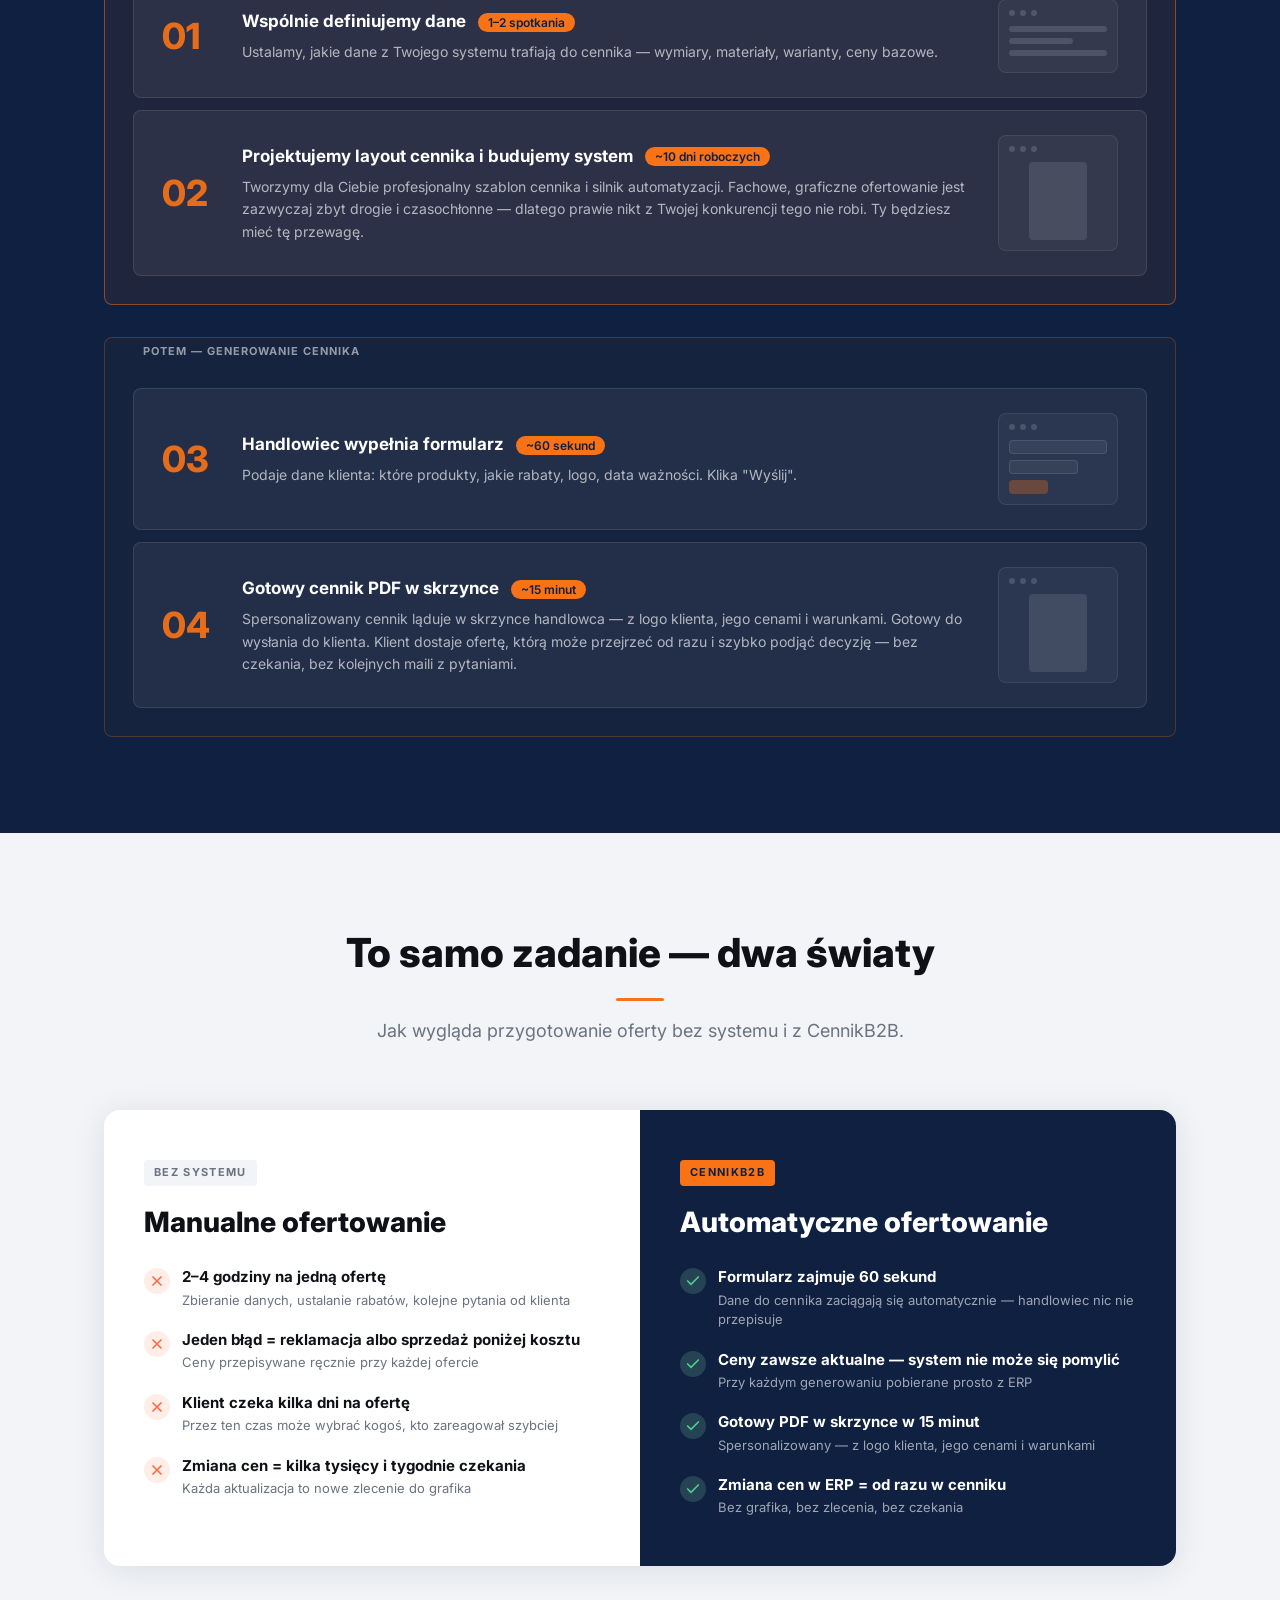
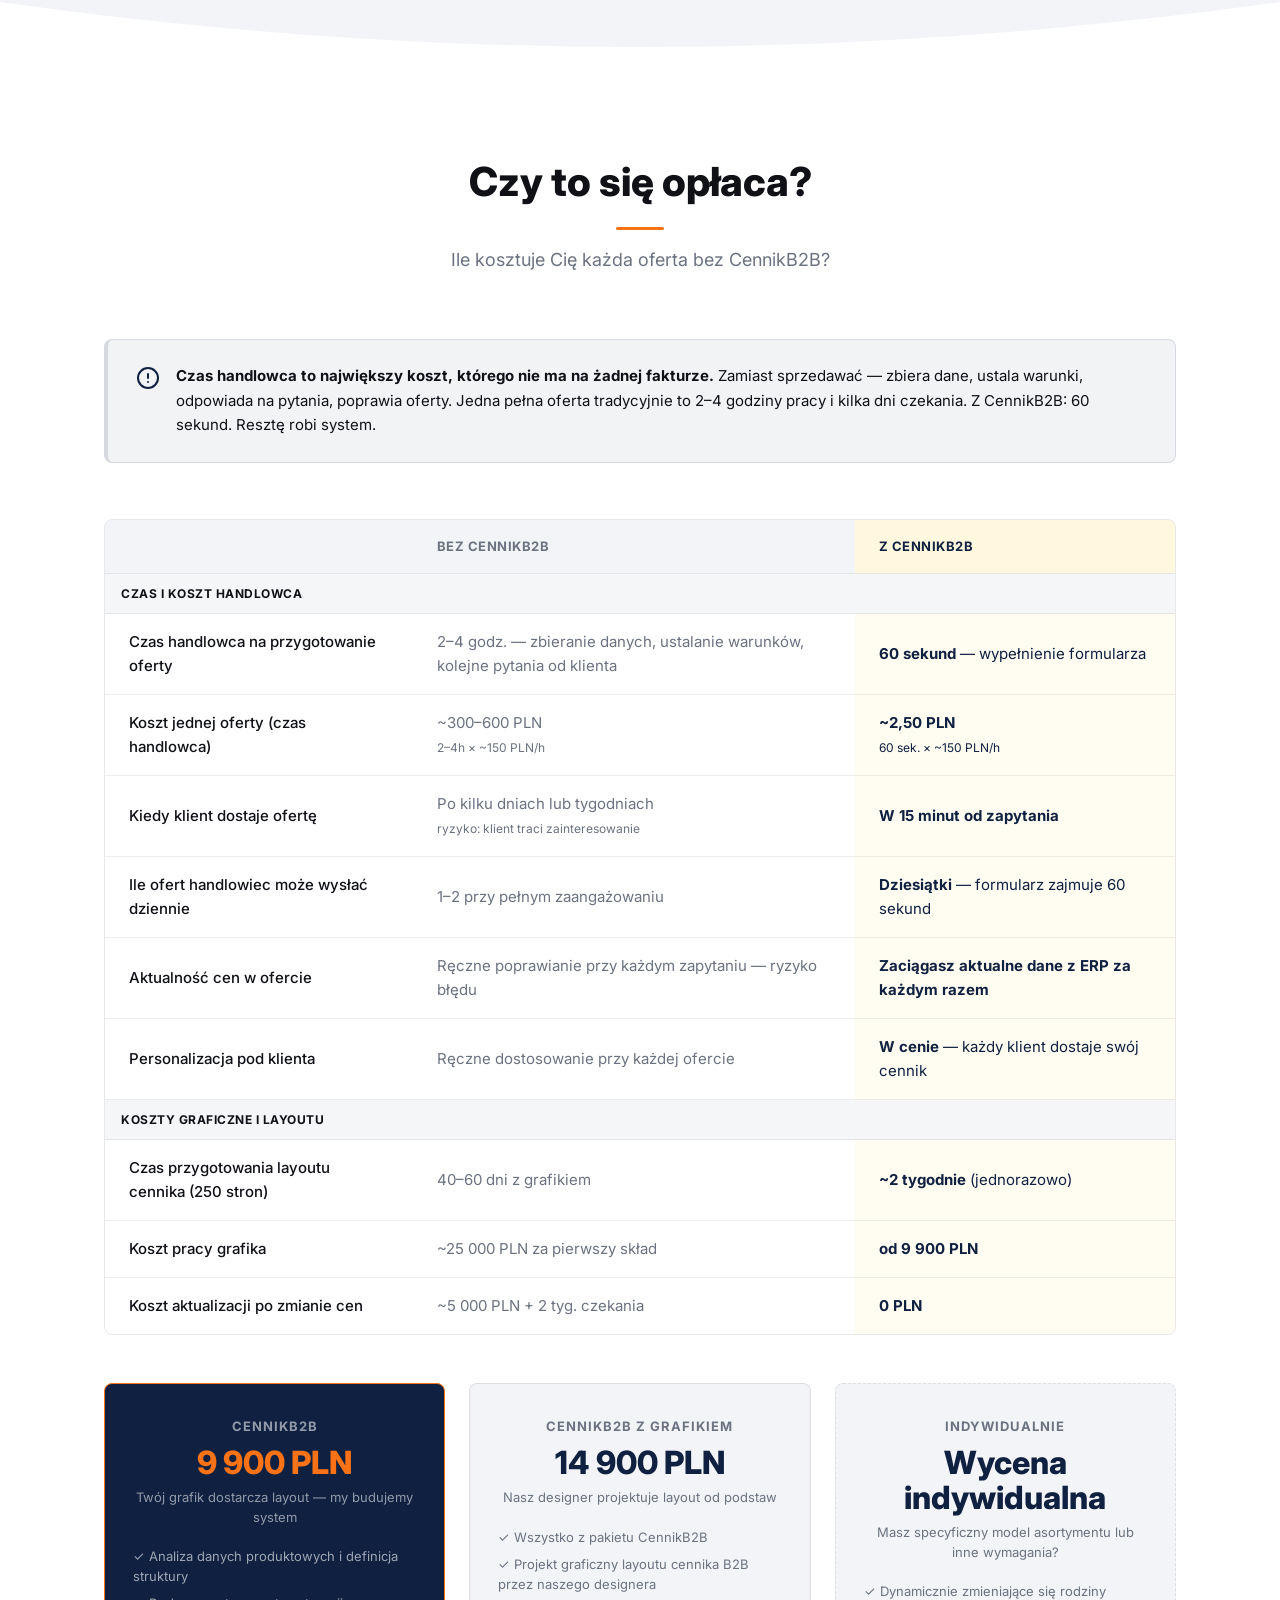
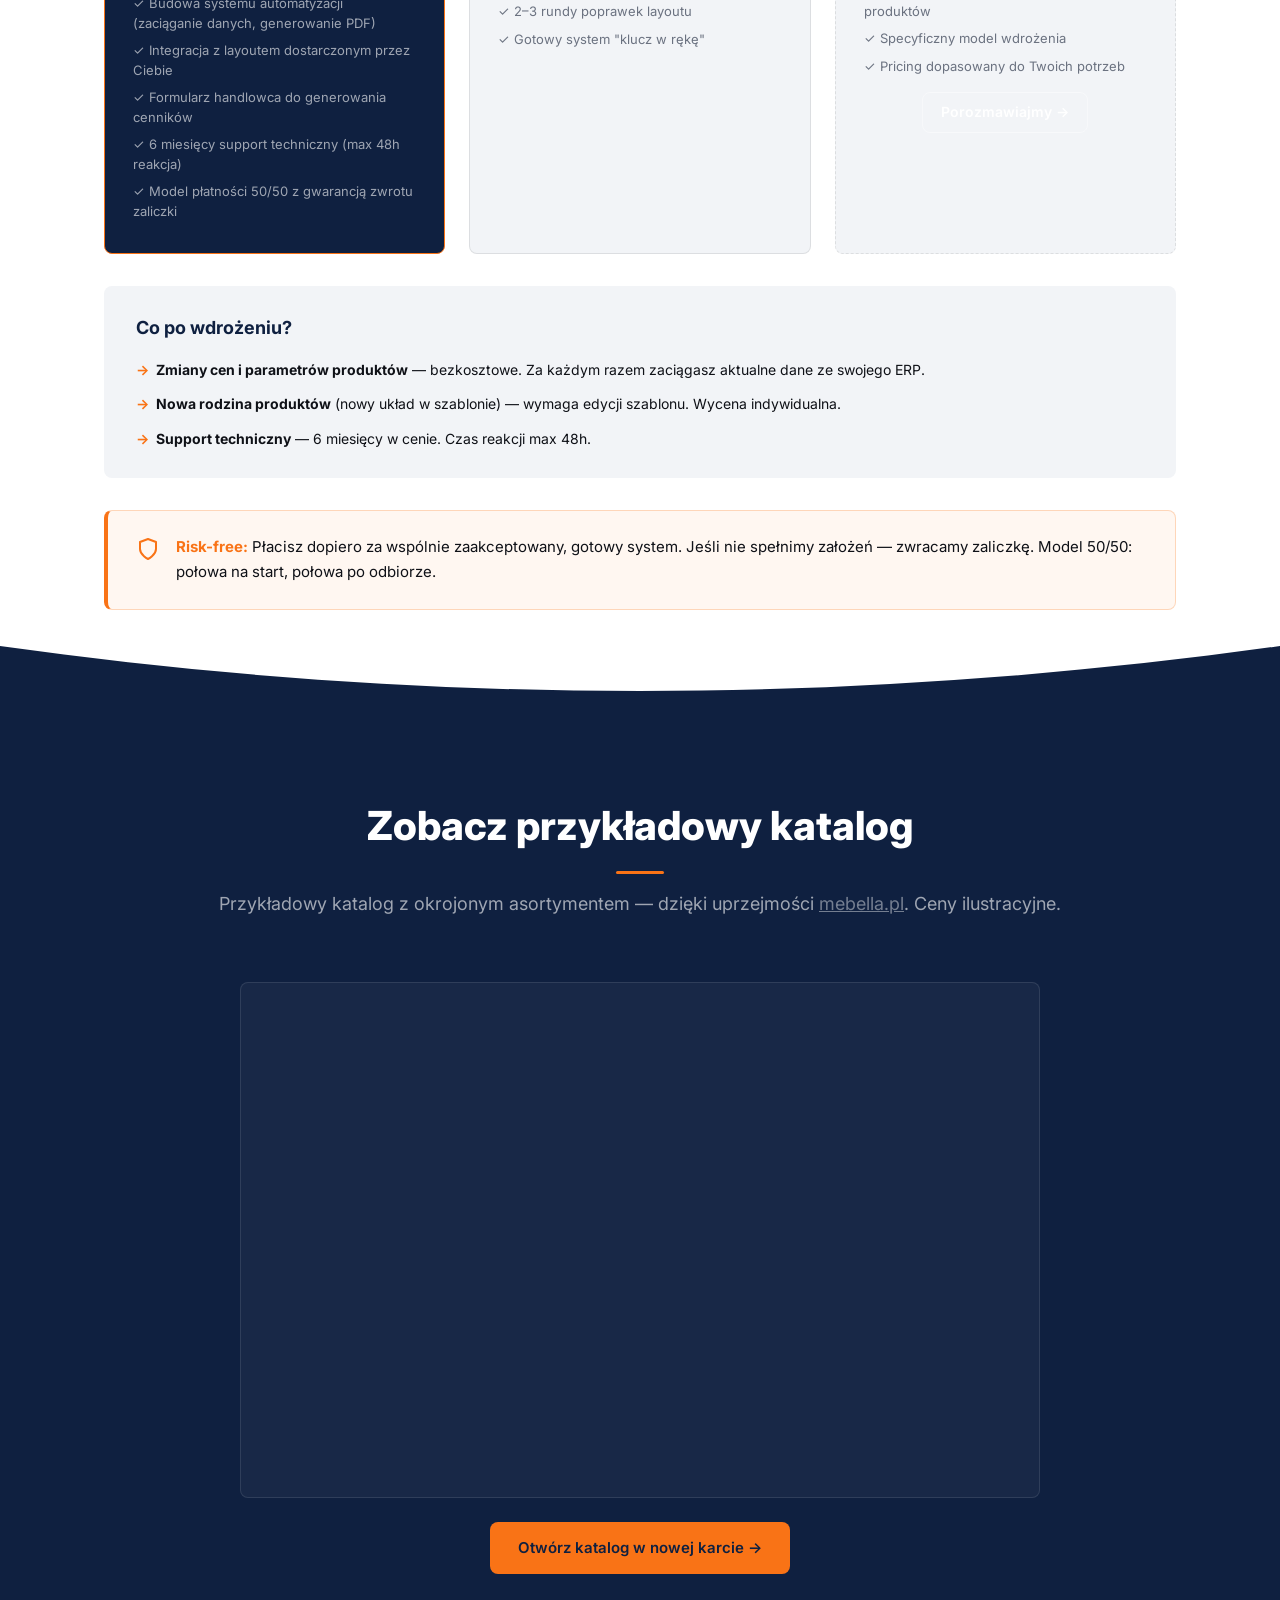
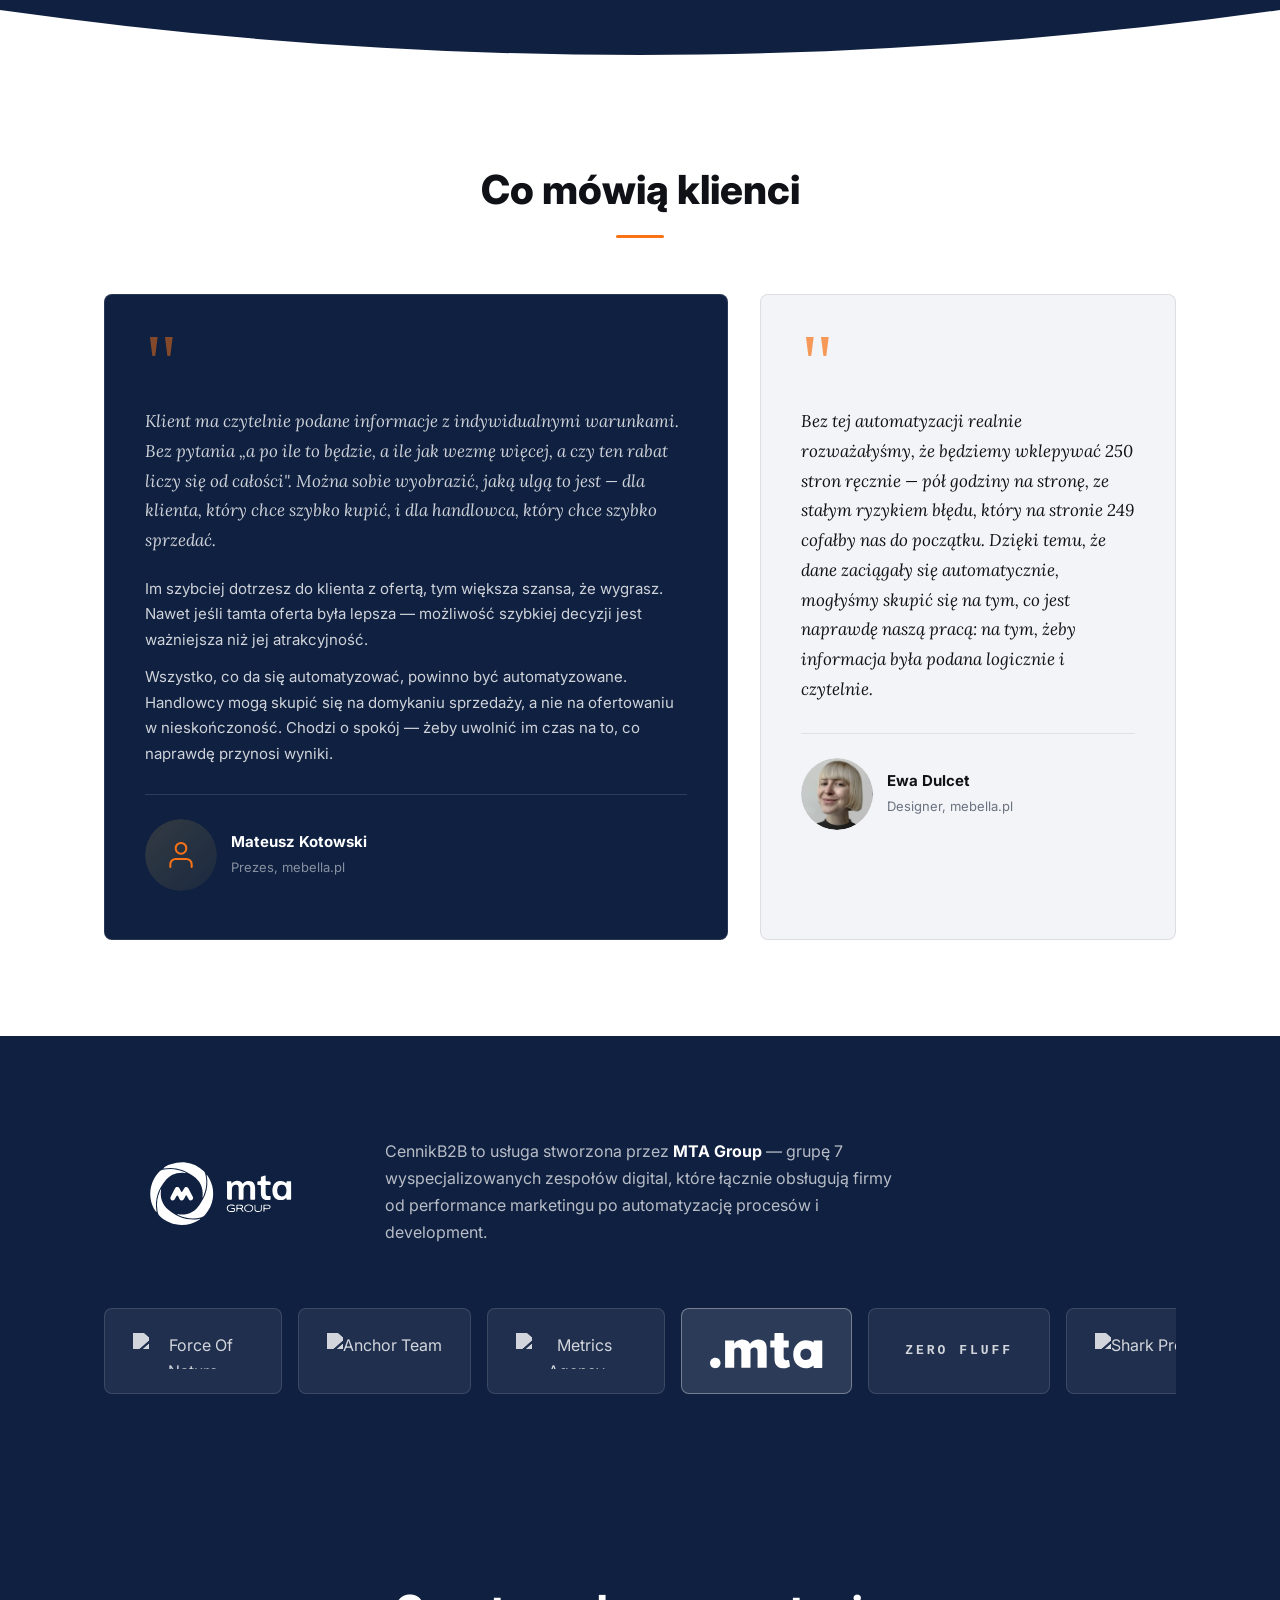
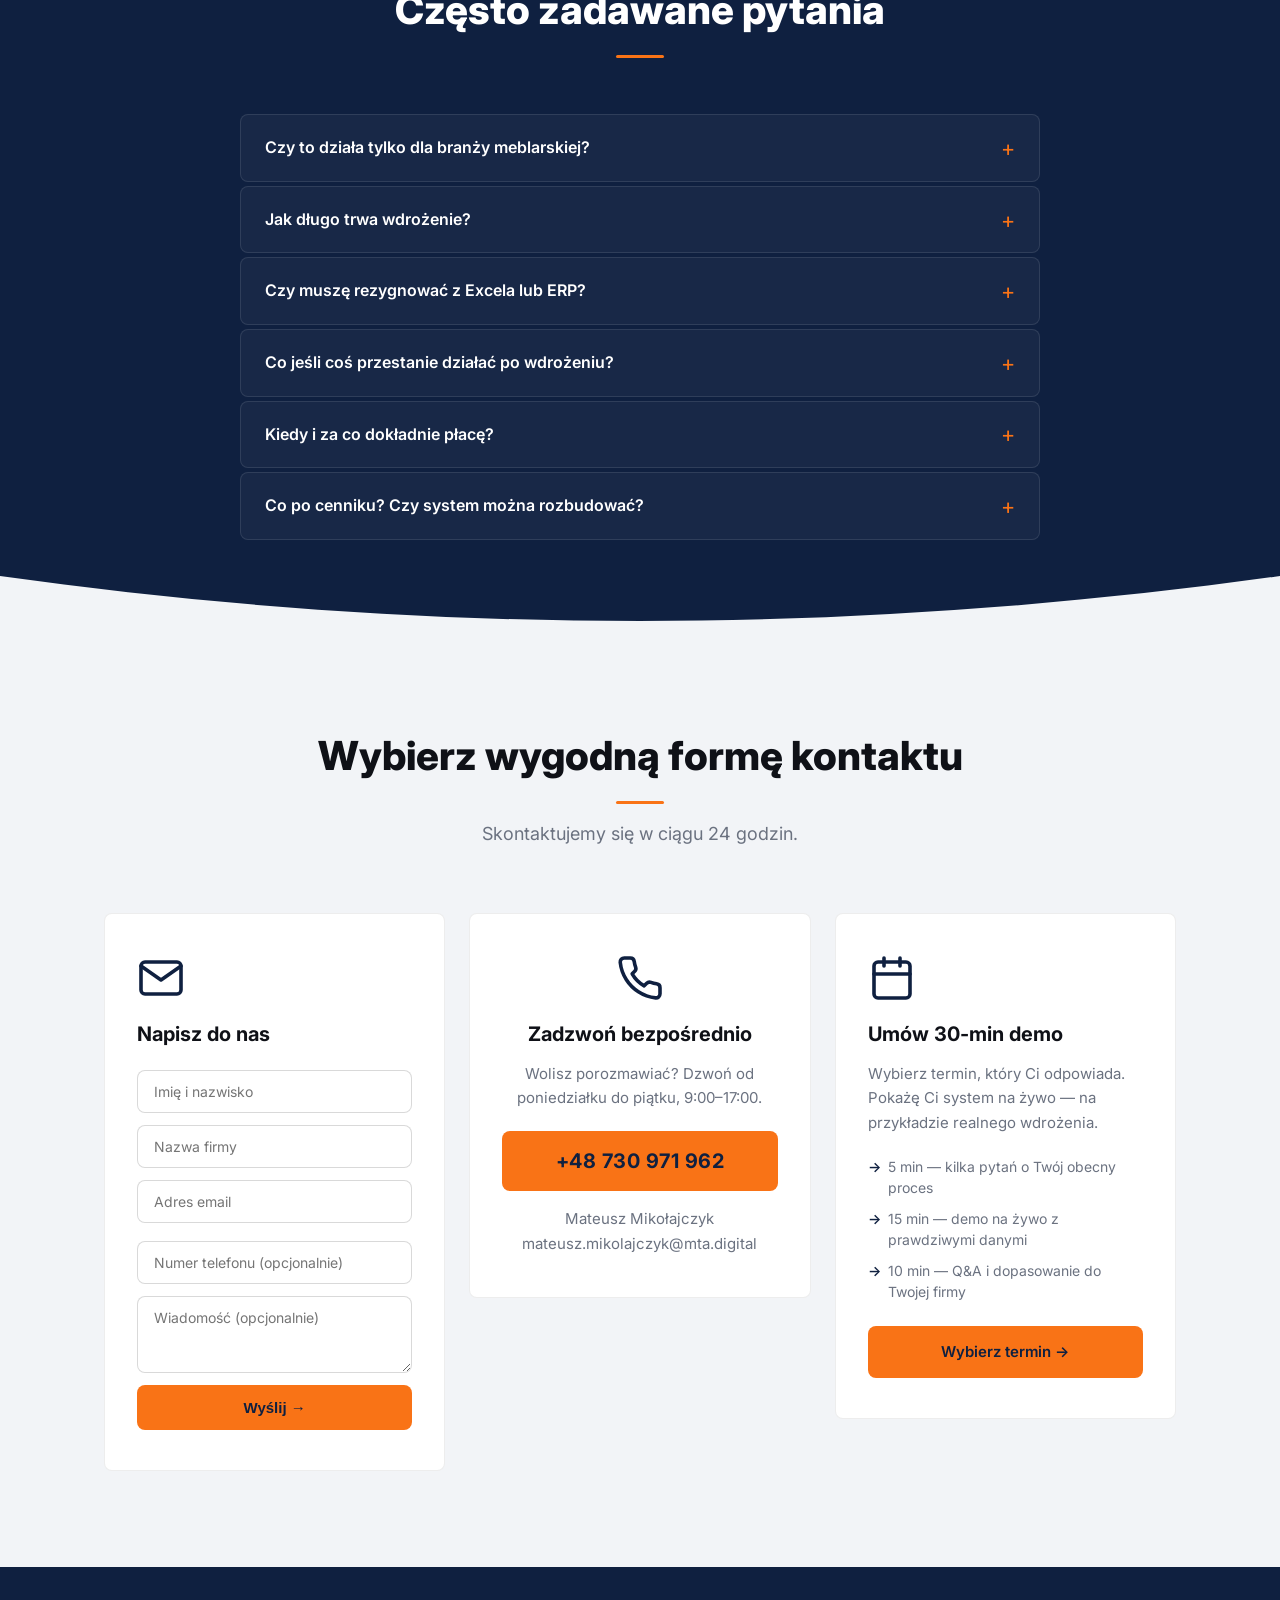
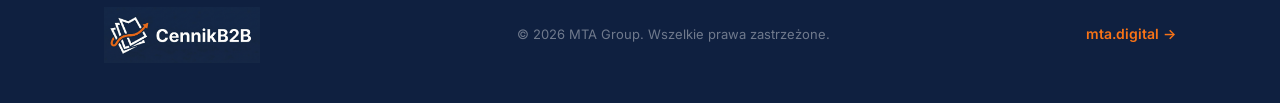
==== commit be6fb94f: "landing: zastąp sekcję Korzyści sekcją porównania przed/po Nowa sekcja #porownanie z dwukolumnowym s" ====
--- a/index.html
+++ b/index.html
@@ -246,28 +246,100 @@
     </div>
   </section>
 
-  <!-- ===================== KORZYŚCI ===================== -->
-  <section class="section section-beige" id="korzysci">
-    <div class="container">
-      <h2 class="section-title">Co zyskujesz</h2>
-
-      <div class="metrics-grid">
-        <div class="metric">
-          <div class="metric-value">5×</div>
-          <div class="metric-label">sprawniejsze ofertowanie przez handlowca</div>
-        </div>
-        <div class="metric">
-          <div class="metric-value">~15 min</div>
-          <div class="metric-label">od formularza do gotowego cennika w PDF</div>
-        </div>
-        <div class="metric">
-          <div class="metric-value">100%</div>
-          <div class="metric-label">cenników dopasowanych indywidualnie do klienta</div>
-        </div>
-        <div class="metric">
-          <div class="metric-value">∞</div>
-          <div class="metric-label">atrakcyjnych wizualnie cenników bez dodatkowego nakładu pracy</div>
-        </div>
+  <!-- ===================== PORÓWNANIE ===================== -->
+  <section class="section section-beige" id="porownanie">
+    <div class="container">
+      <h2 class="section-title">To samo zadanie — dwa światy</h2>
+      <p class="section-sub">Jak wygląda przygotowanie oferty bez systemu i z CennikB2B.</p>
+
+      <div class="compare-grid">
+
+        <div class="compare-col compare-col-before">
+          <div class="compare-label compare-label-before">BEZ SYSTEMU</div>
+          <h3 class="compare-heading">Manualne ofertowanie</h3>
+          <ul class="compare-list compare-list-bad">
+            <li>
+              <span class="compare-icon compare-icon-bad">
+                <svg width="16" height="16" viewBox="0 0 24 24" fill="none" stroke="currentColor" stroke-width="2.5" stroke-linecap="round"><line x1="18" y1="6" x2="6" y2="18"/><line x1="6" y1="6" x2="18" y2="18"/></svg>
+              </span>
+              <span class="compare-item-text">
+                <strong>2–4 godziny na jedną ofertę</strong>
+                <span class="compare-item-sub">Zbieranie danych, ustalanie rabatów, kolejne pytania od klienta</span>
+              </span>
+            </li>
+            <li>
+              <span class="compare-icon compare-icon-bad">
+                <svg width="16" height="16" viewBox="0 0 24 24" fill="none" stroke="currentColor" stroke-width="2.5" stroke-linecap="round"><line x1="18" y1="6" x2="6" y2="18"/><line x1="6" y1="6" x2="18" y2="18"/></svg>
+              </span>
+              <span class="compare-item-text">
+                <strong>Jeden błąd = reklamacja albo sprzedaż poniżej kosztu</strong>
+                <span class="compare-item-sub">Ceny przepisywane ręcznie przy każdej ofercie</span>
+              </span>
+            </li>
+            <li>
+              <span class="compare-icon compare-icon-bad">
+                <svg width="16" height="16" viewBox="0 0 24 24" fill="none" stroke="currentColor" stroke-width="2.5" stroke-linecap="round"><line x1="18" y1="6" x2="6" y2="18"/><line x1="6" y1="6" x2="18" y2="18"/></svg>
+              </span>
+              <span class="compare-item-text">
+                <strong>Klient czeka kilka dni na ofertę</strong>
+                <span class="compare-item-sub">Przez ten czas może wybrać kogoś, kto zareagował szybciej</span>
+              </span>
+            </li>
+            <li>
+              <span class="compare-icon compare-icon-bad">
+                <svg width="16" height="16" viewBox="0 0 24 24" fill="none" stroke="currentColor" stroke-width="2.5" stroke-linecap="round"><line x1="18" y1="6" x2="6" y2="18"/><line x1="6" y1="6" x2="18" y2="18"/></svg>
+              </span>
+              <span class="compare-item-text">
+                <strong>Zmiana cen = kilka tysięcy i tygodnie czekania</strong>
+                <span class="compare-item-sub">Każda aktualizacja to nowe zlecenie do grafika</span>
+              </span>
+            </li>
+          </ul>
+        </div>
+
+        <div class="compare-col compare-col-after">
+          <div class="compare-label compare-label-after">CENNIKB2B</div>
+          <h3 class="compare-heading">Automatyczne ofertowanie</h3>
+          <ul class="compare-list compare-list-good">
+            <li>
+              <span class="compare-icon compare-icon-good">
+                <svg width="16" height="16" viewBox="0 0 24 24" fill="none" stroke="currentColor" stroke-width="2.5" stroke-linecap="round"><polyline points="20 6 9 17 4 12"/></svg>
+              </span>
+              <span class="compare-item-text">
+                <strong>Formularz zajmuje 60 sekund</strong>
+                <span class="compare-item-sub">Dane do cennika zaciągają się automatycznie — handlowiec nic nie przepisuje</span>
+              </span>
+            </li>
+            <li>
+              <span class="compare-icon compare-icon-good">
+                <svg width="16" height="16" viewBox="0 0 24 24" fill="none" stroke="currentColor" stroke-width="2.5" stroke-linecap="round"><polyline points="20 6 9 17 4 12"/></svg>
+              </span>
+              <span class="compare-item-text">
+                <strong>Ceny zawsze aktualne — system nie może się pomylić</strong>
+                <span class="compare-item-sub">Przy każdym generowaniu pobierane prosto z ERP</span>
+              </span>
+            </li>
+            <li>
+              <span class="compare-icon compare-icon-good">
+                <svg width="16" height="16" viewBox="0 0 24 24" fill="none" stroke="currentColor" stroke-width="2.5" stroke-linecap="round"><polyline points="20 6 9 17 4 12"/></svg>
+              </span>
+              <span class="compare-item-text">
+                <strong>Gotowy PDF w skrzynce w 15 minut</strong>
+                <span class="compare-item-sub">Spersonalizowany — z logo klienta, jego cenami i warunkami</span>
+              </span>
+            </li>
+            <li>
+              <span class="compare-icon compare-icon-good">
+                <svg width="16" height="16" viewBox="0 0 24 24" fill="none" stroke="currentColor" stroke-width="2.5" stroke-linecap="round"><polyline points="20 6 9 17 4 12"/></svg>
+              </span>
+              <span class="compare-item-text">
+                <strong>Zmiana cen w ERP = od razu w cenniku</strong>
+                <span class="compare-item-sub">Bez grafika, bez zlecenia, bez czekania</span>
+              </span>
+            </li>
+          </ul>
+        </div>
+
       </div>
     </div>
     <div class="section-divider">
--- a/style.css
+++ b/style.css
@@ -474,6 +474,120 @@
 }
 
 .metric-label { font-size: 14px; color: var(--muted); line-height: 1.5; }
+
+/* ===== COMPARE ===== */
+.compare-grid {
+  display: grid;
+  grid-template-columns: 1fr 1fr;
+  border-radius: 16px;
+  overflow: hidden;
+  box-shadow: 0 4px 32px rgba(15,32,64,0.10);
+}
+
+.compare-col {
+  padding: 48px 40px;
+}
+
+.compare-col-before {
+  background: var(--white);
+}
+
+.compare-col-after {
+  background: var(--dark);
+  color: var(--white);
+}
+
+.compare-label {
+  display: inline-block;
+  font-size: 11px;
+  font-weight: 700;
+  letter-spacing: 0.12em;
+  text-transform: uppercase;
+  padding: 4px 10px;
+  border-radius: 4px;
+  margin-bottom: 20px;
+}
+
+.compare-label-before {
+  background: var(--beige);
+  color: var(--muted);
+}
+
+.compare-label-after {
+  background: var(--yellow);
+  color: var(--dark);
+}
+
+.compare-heading {
+  font-size: clamp(22px, 2.5vw, 28px);
+  font-weight: 800;
+  line-height: 1.2;
+  margin-bottom: 28px;
+}
+
+.compare-col-before .compare-heading { color: var(--text); }
+.compare-col-after  .compare-heading { color: var(--white); }
+
+.compare-list {
+  list-style: none;
+  display: flex;
+  flex-direction: column;
+  gap: 20px;
+}
+
+.compare-list li {
+  display: flex;
+  align-items: flex-start;
+  gap: 12px;
+}
+
+.compare-item-text {
+  display: flex;
+  flex-direction: column;
+  gap: 3px;
+}
+
+.compare-item-text strong {
+  font-size: 15px;
+  font-weight: 700;
+  line-height: 1.35;
+}
+
+.compare-item-sub {
+  font-size: 13px;
+  line-height: 1.5;
+}
+
+.compare-col-before .compare-item-text strong { color: var(--text); }
+.compare-col-before .compare-item-sub          { color: var(--muted); }
+.compare-col-after  .compare-item-text strong  { color: var(--white); }
+.compare-col-after  .compare-item-sub          { color: rgba(255,255,255,0.6); }
+
+.compare-icon {
+  flex-shrink: 0;
+  width: 26px;
+  height: 26px;
+  border-radius: 50%;
+  display: flex;
+  align-items: center;
+  justify-content: center;
+  margin-top: 1px;
+}
+
+.compare-icon-bad {
+  background: rgba(254,105,65,0.12);
+  color: var(--red);
+}
+
+.compare-icon-good {
+  background: rgba(137,225,177,0.18);
+  color: #4ecf8a;
+}
+
+@media (max-width: 768px) {
+  .compare-grid { grid-template-columns: 1fr; }
+  .compare-col  { padding: 36px 28px; }
+}
 
 /* ===== FEATURES ===== */
 .features-grid {
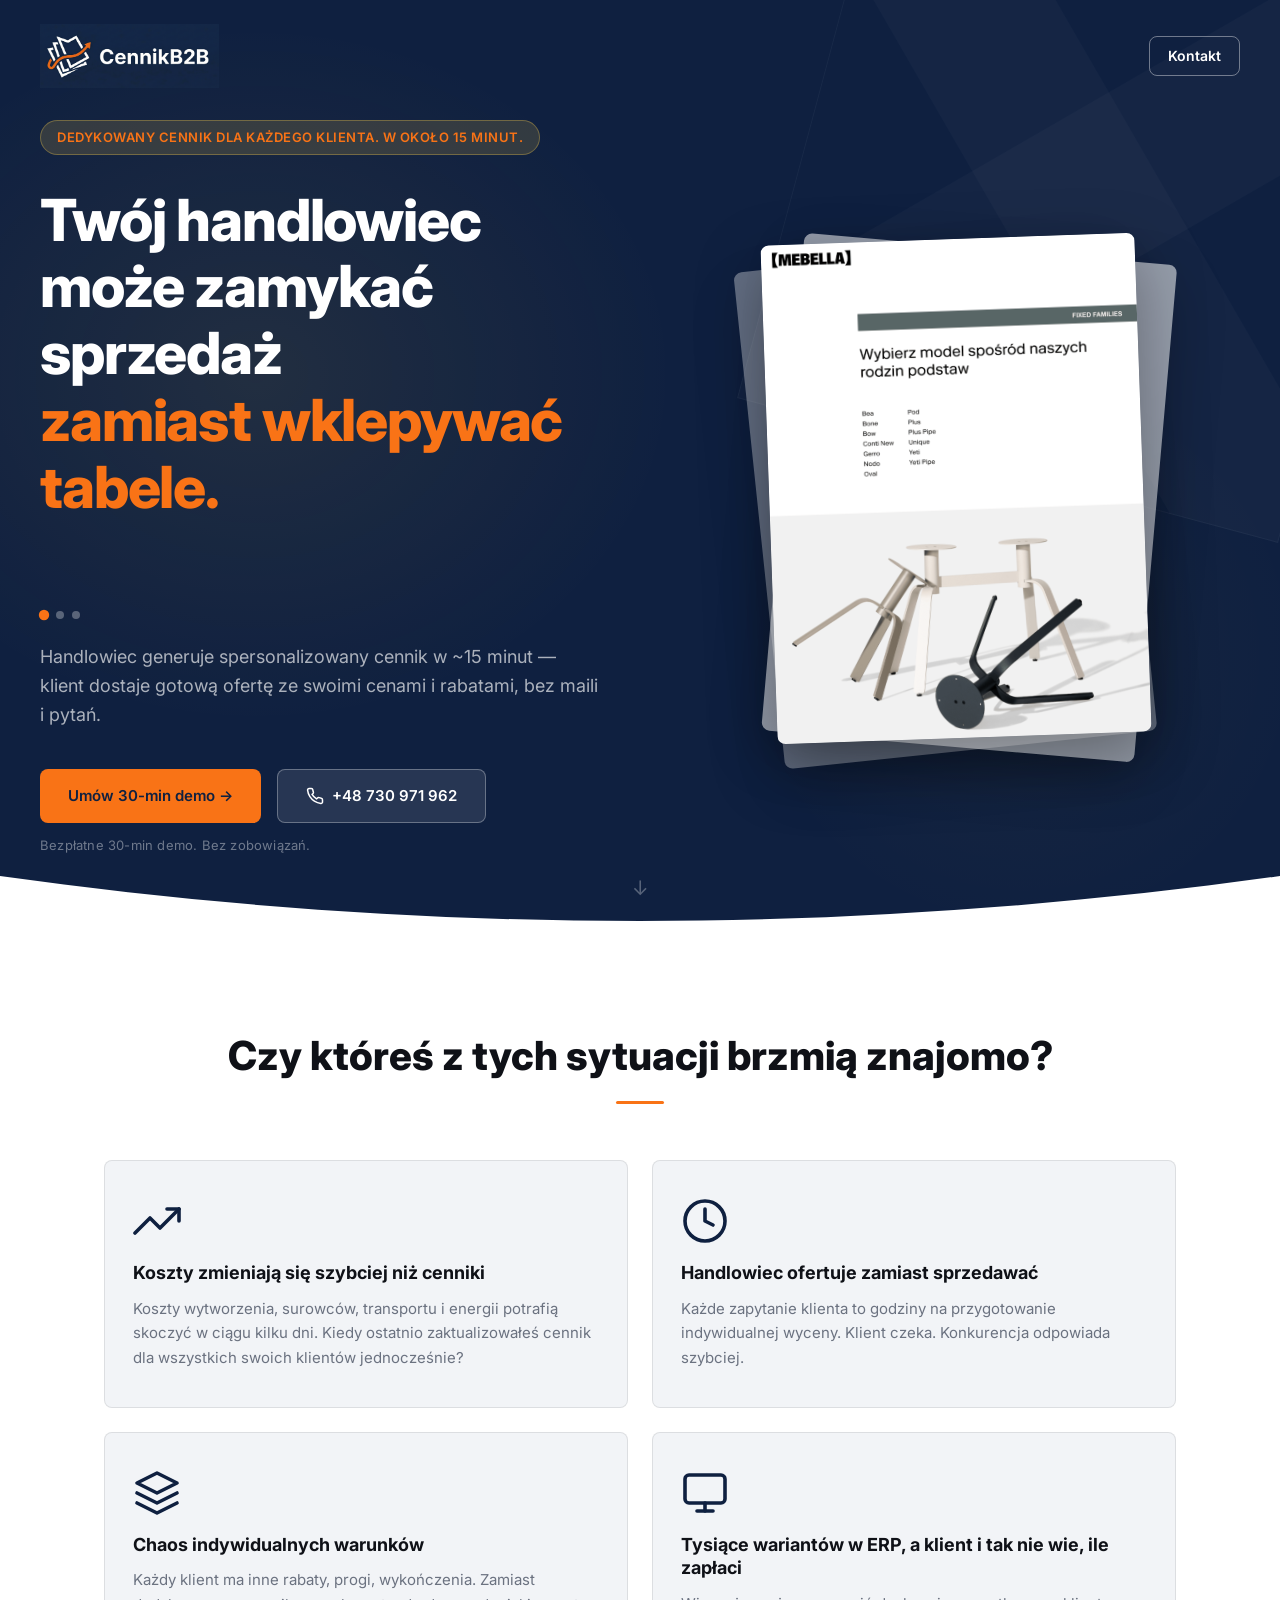
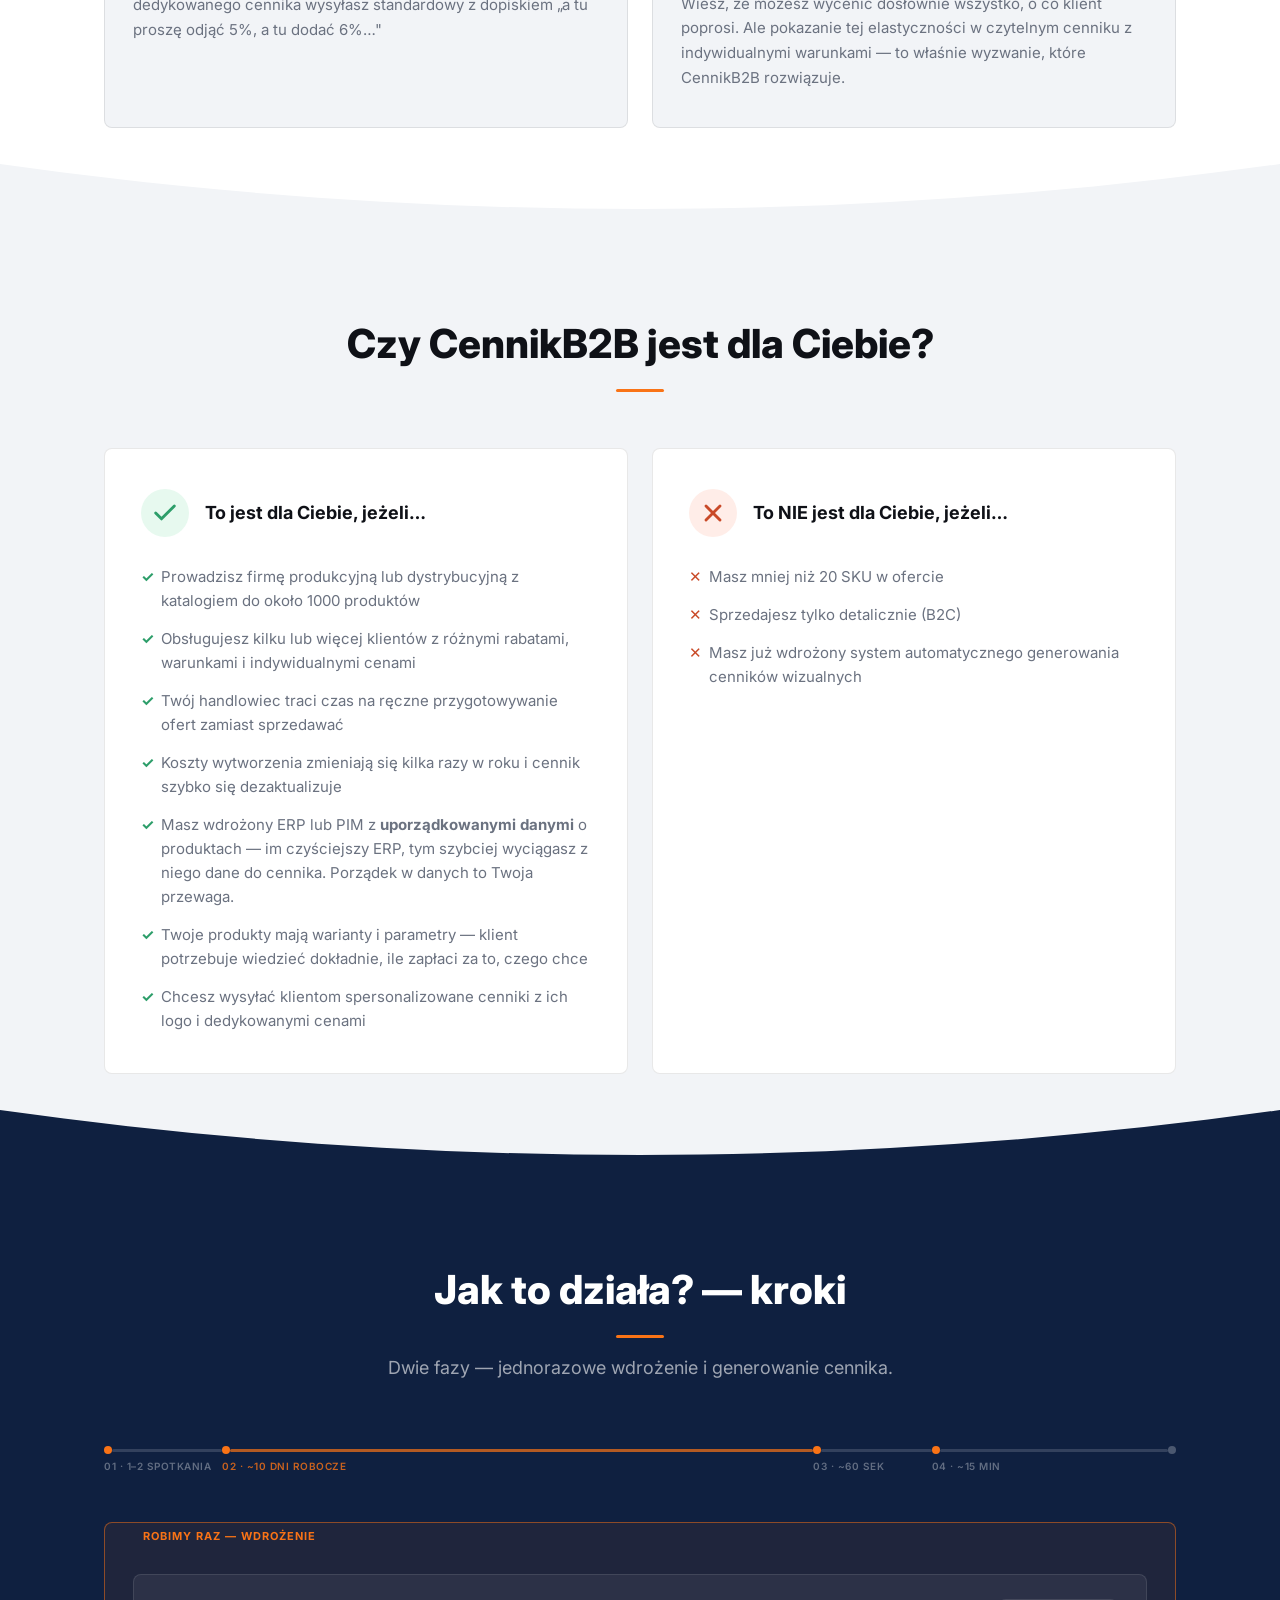
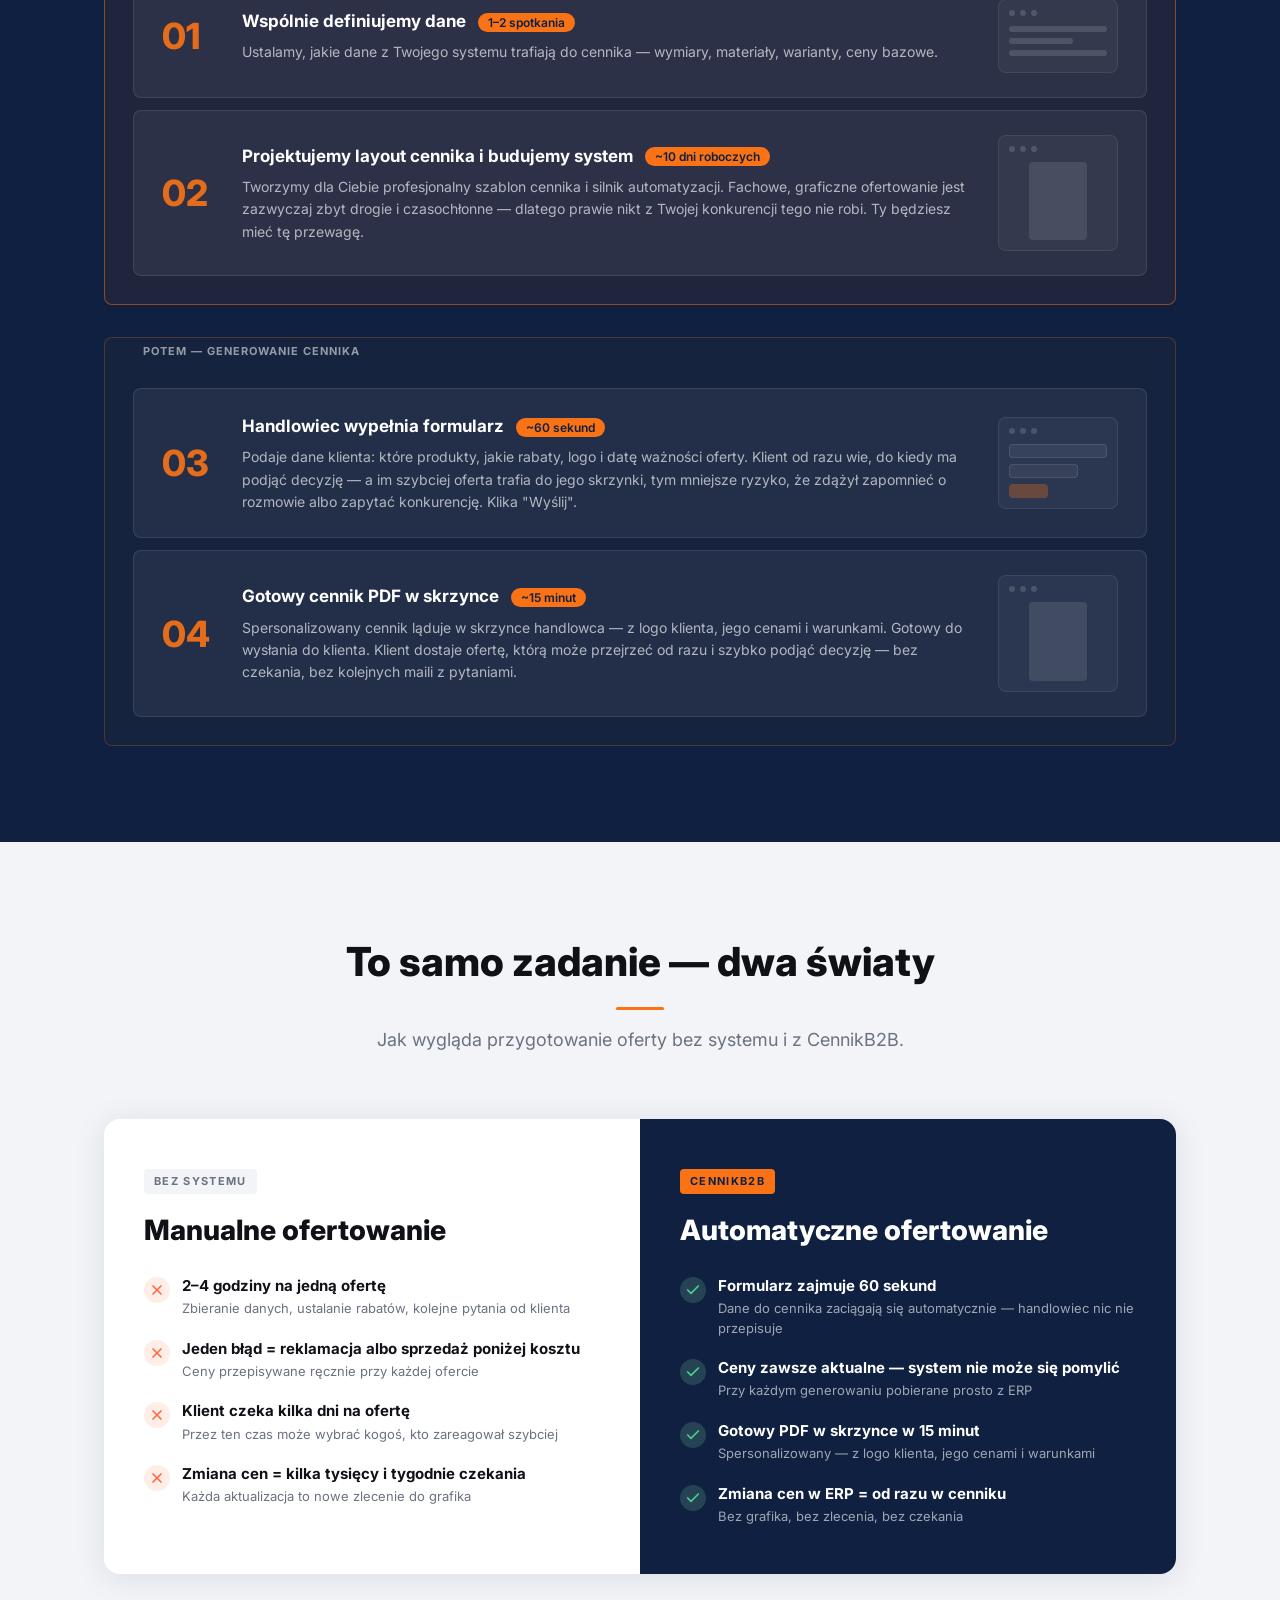
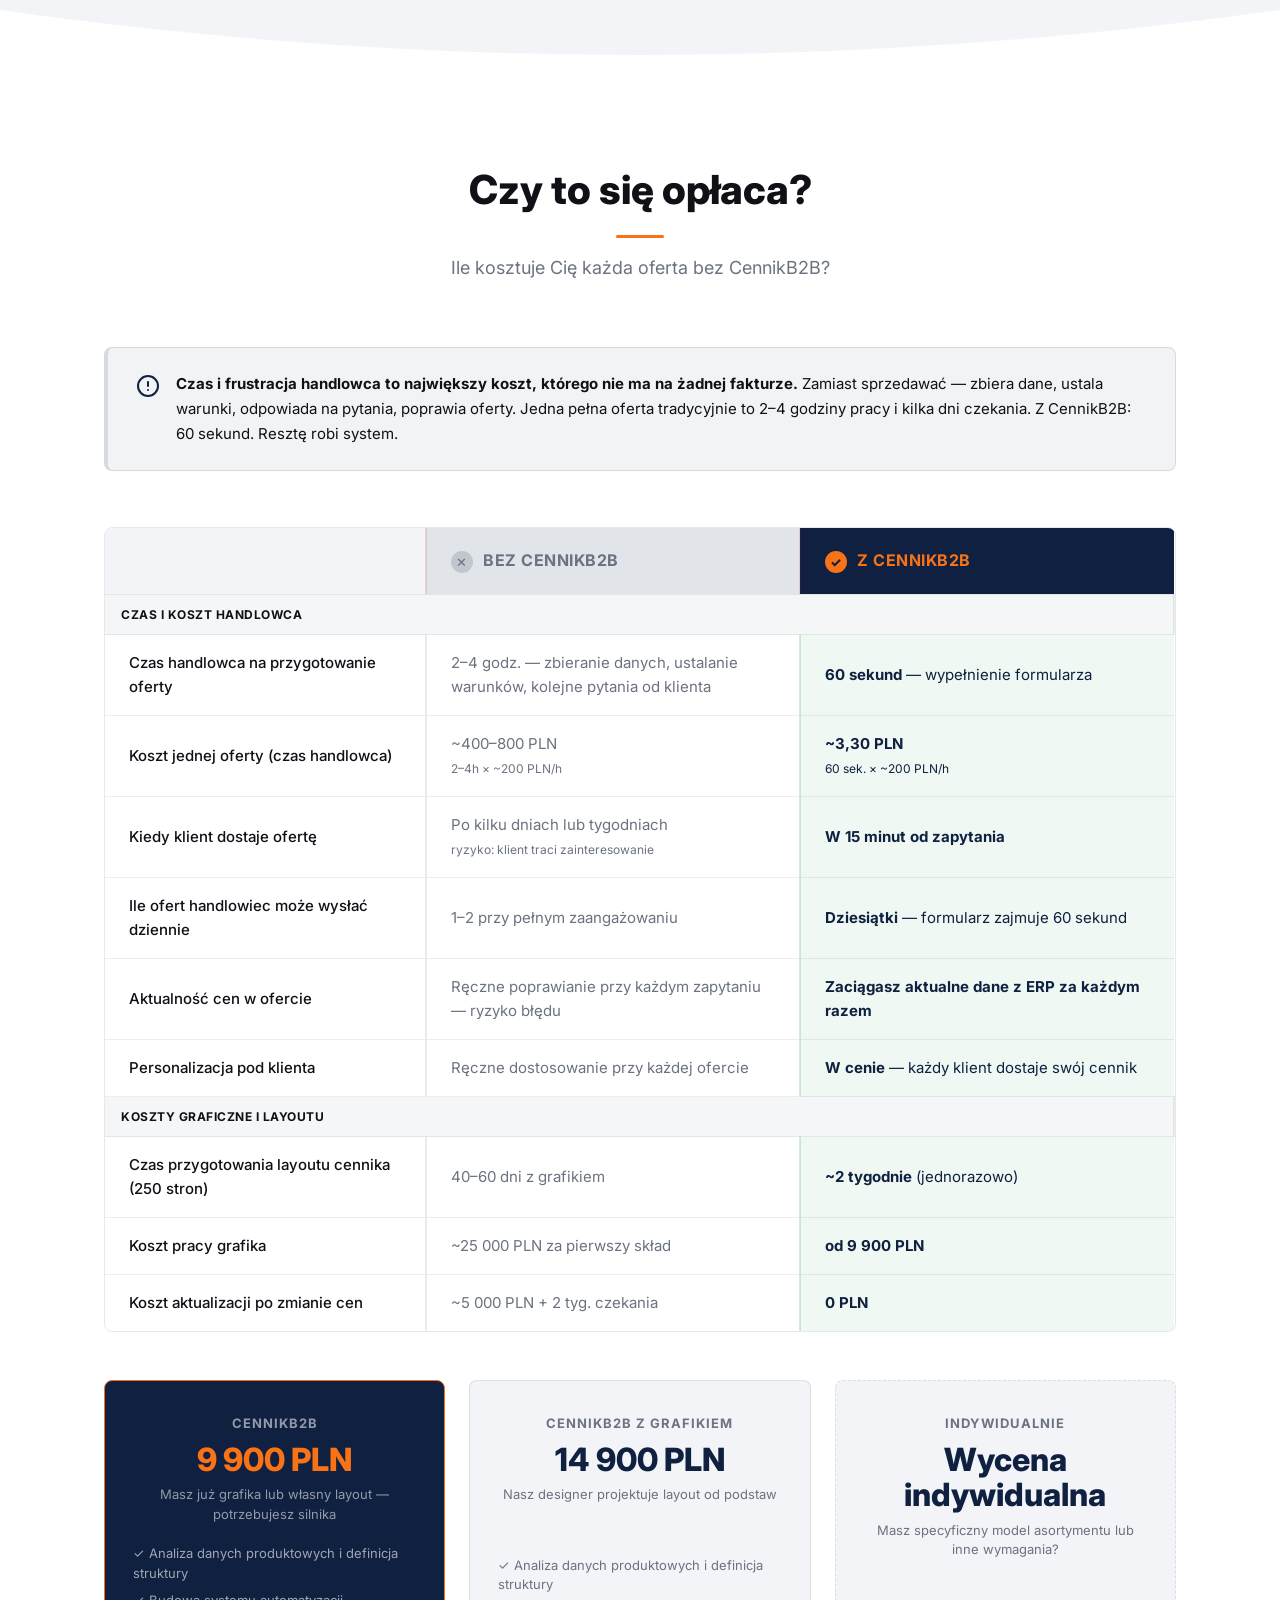
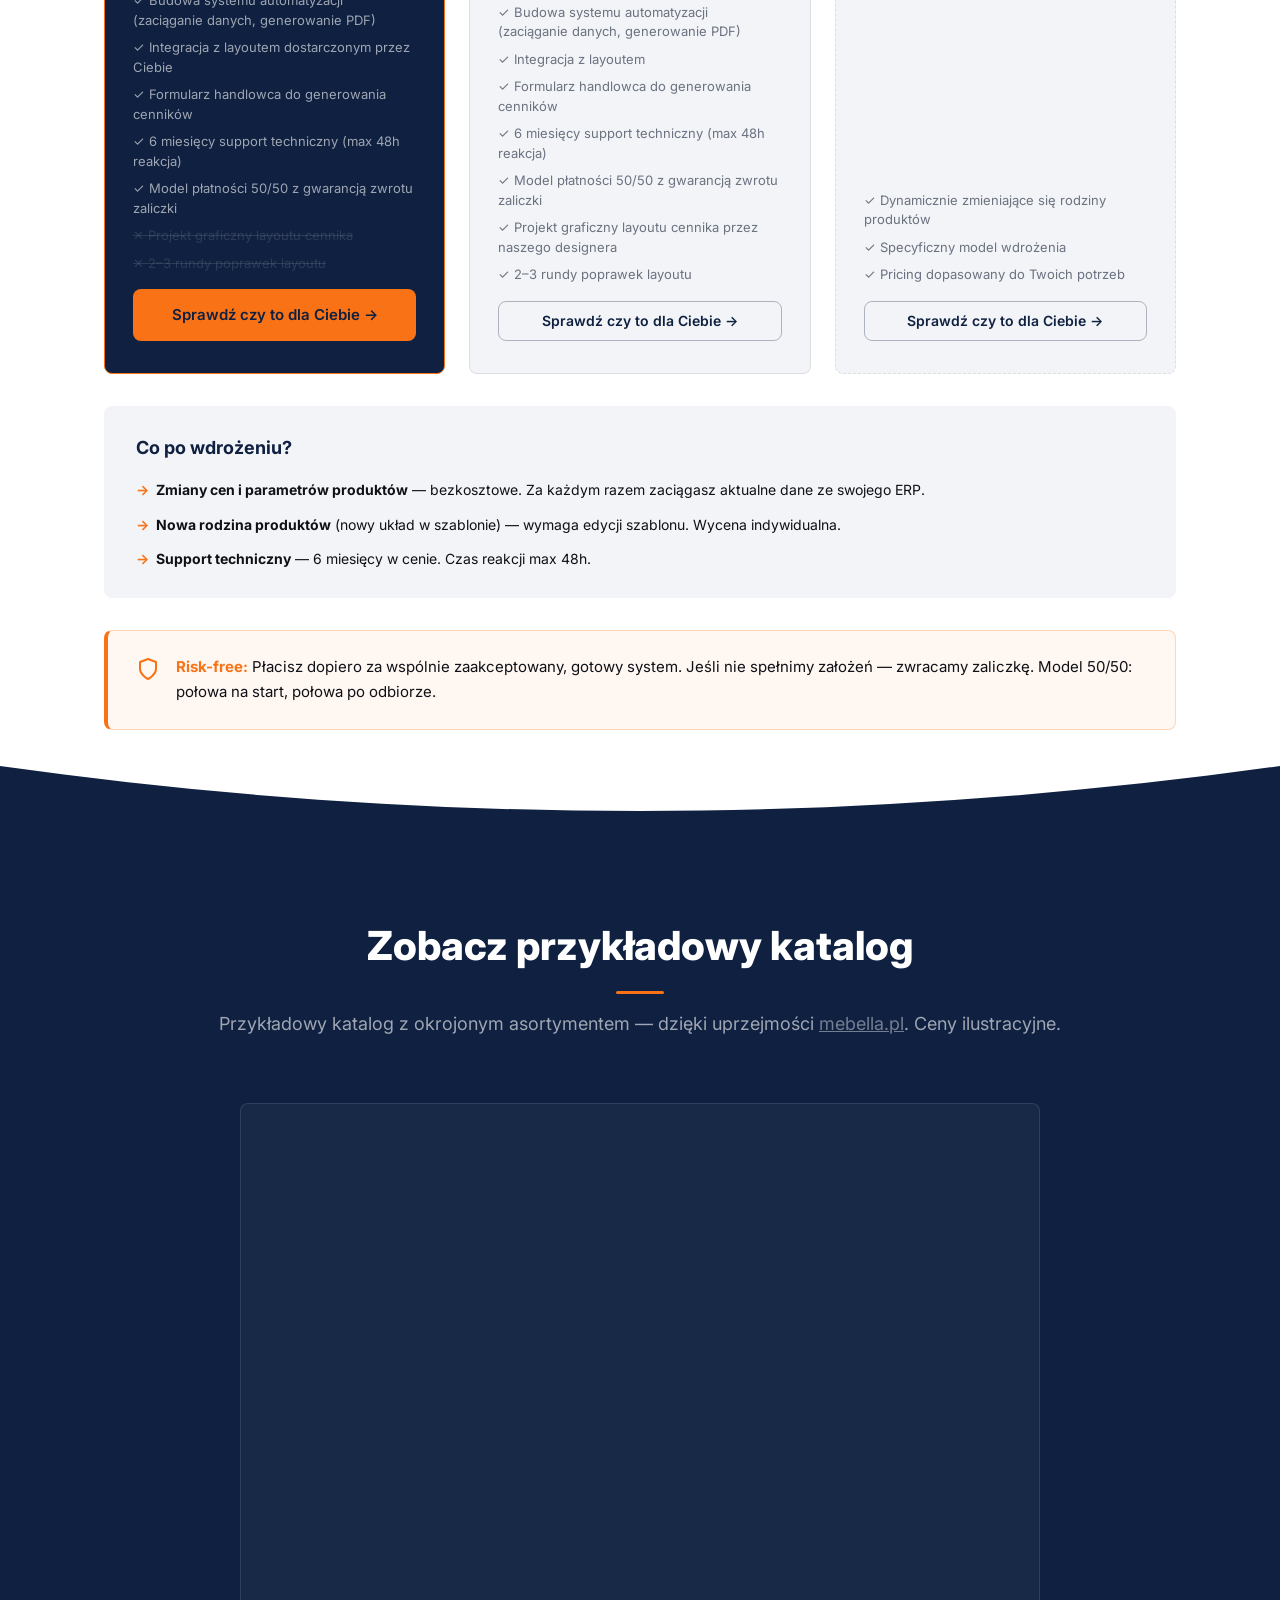
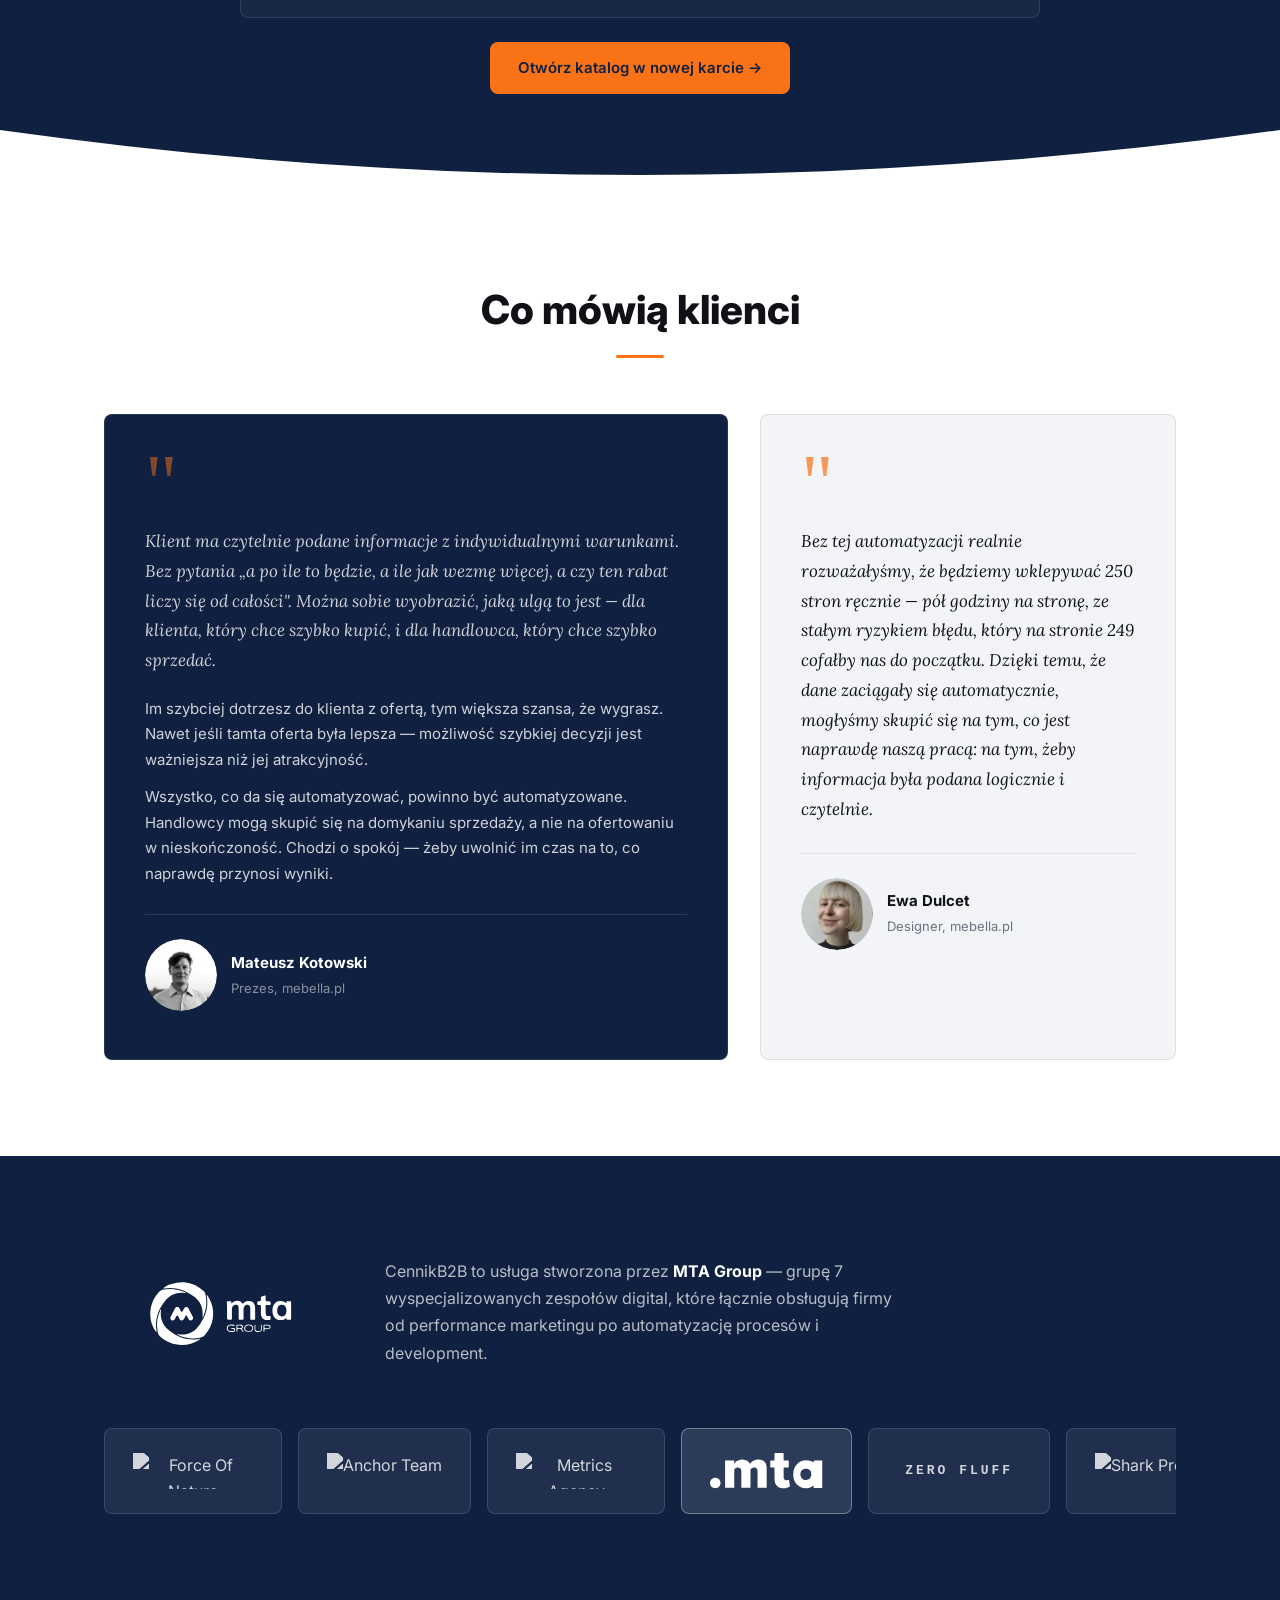
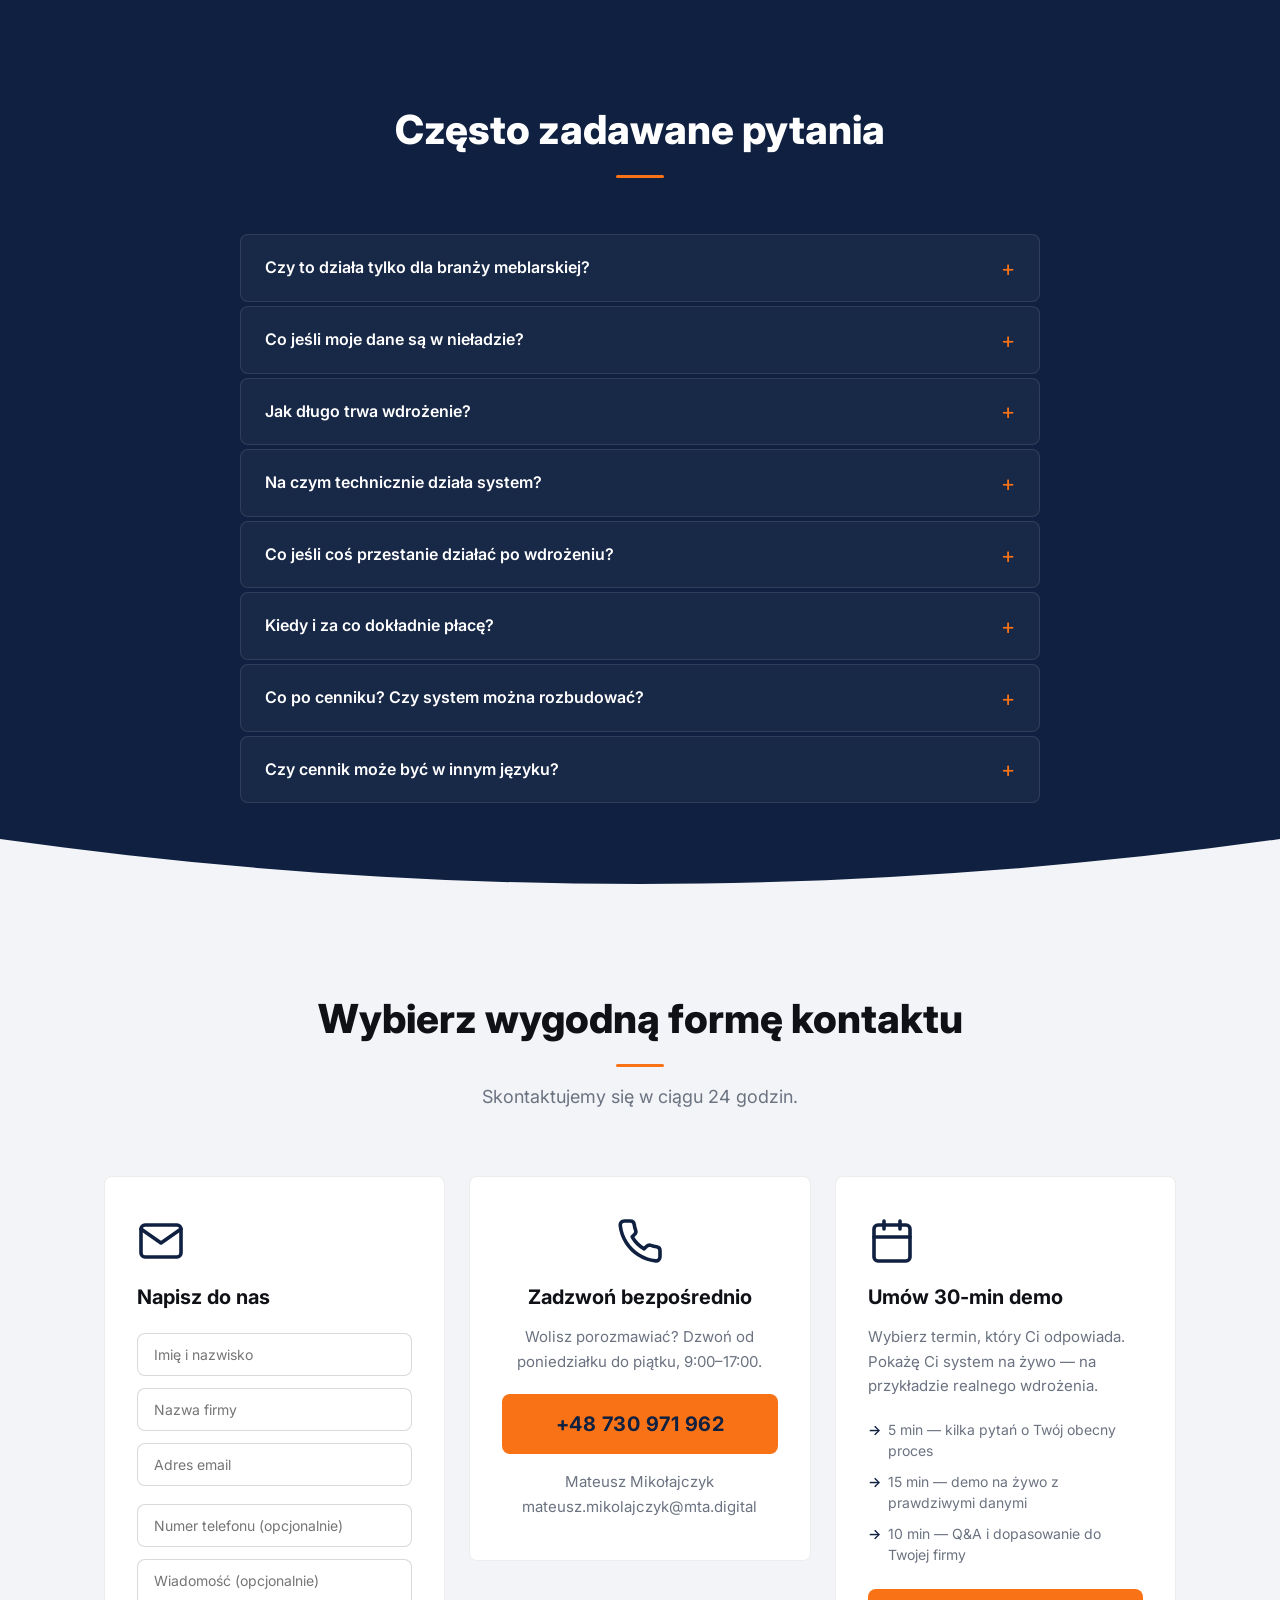
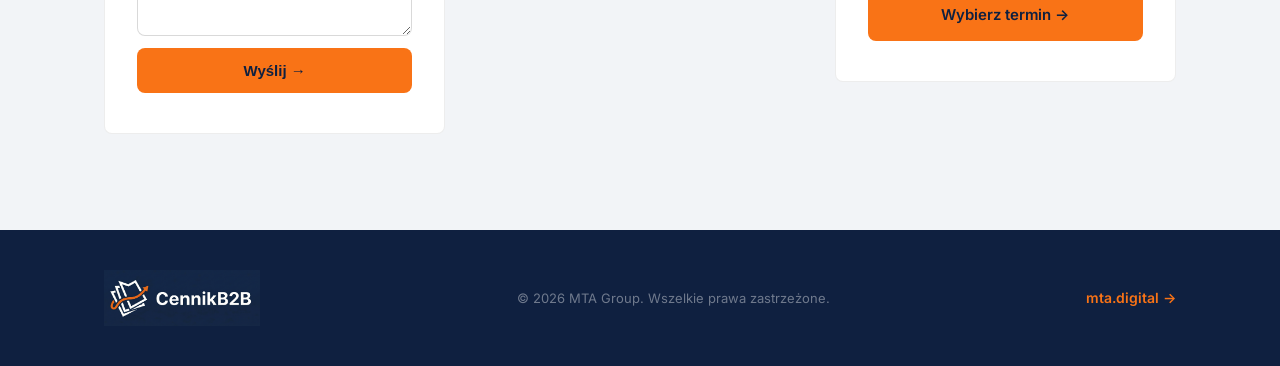
==== commit 07d3bdde: "landing: FAQ update, fit-card copy, testimonial mobile fix, favicon, btn-outline-dark" ====
--- a/index.html
+++ b/index.html
@@ -8,6 +8,7 @@
   <link rel="preconnect" href="https://fonts.googleapis.com" />
   <link rel="preconnect" href="https://fonts.gstatic.com" crossorigin />
   <link href="https://fonts.googleapis.com/css2?family=Inter:wght@400;500;600;700;800&family=Lora:ital,wght@0,400;0,600;1,400&display=swap" rel="stylesheet" />
+  <link rel="icon" type="image/png" href="assets/favicon.png" />
   <link rel="stylesheet" href="style.css" />
 </head>
 <body>
@@ -135,9 +136,9 @@
             <h3>To NIE jest dla Ciebie, jeżeli…</h3>
           </div>
           <ul class="fit-list">
-            <li>Jesteś zadowolony z tego, że Twoi handlowcy odpowiadają na zapytania cenowe przez kilka dni — i tak działa od lat</li>
-            <li>Wolisz, żeby każdy cennik powstawał od zera, za każdym razem, przy każdym kliencie</li>
-            <li>Nie przeszkadza Ci, że konkurencja wysyła ofertę szybciej</li>
+            <li>Masz mniej niż 20 SKU w ofercie</li>
+            <li>Sprzedajesz tylko detalicznie (B2C)</li>
+            <li>Masz już wdrożony system automatycznego generowania cenników wizualnych</li>
           </ul>
         </div>
       </div>
@@ -220,7 +221,7 @@
             <div class="step-number">03</div>
             <div class="step-content">
               <h3>Handlowiec wypełnia formularz <span class="step-time">~60 sekund</span></h3>
-              <p>Podaje dane klienta: które produkty, jakie rabaty, logo, data ważności. Klika "Wyślij".</p>
+              <p>Podaje dane klienta: które produkty, jakie rabaty, logo i datę ważności oferty. Klient od razu wie, do kiedy ma podjąć decyzję — a im szybciej oferta trafia do jego skrzynki, tym mniejsze ryzyko, że zdążył zapomnieć o rozmowie albo zapytać konkurencję. Klika "Wyślij".</p>
             </div>
             <div class="step-screen" aria-hidden="true">
               <div class="screen-dots"><span></span><span></span><span></span></div>
@@ -355,7 +356,7 @@
 
       <div class="pricing-hidden-cost">
         <svg width="24" height="24" viewBox="0 0 24 24" fill="none" stroke="currentColor" stroke-width="2" stroke-linecap="round" stroke-linejoin="round"><circle cx="12" cy="12" r="10"></circle><line x1="12" y1="8" x2="12" y2="12"></line><line x1="12" y1="16" x2="12.01" y2="16"></line></svg>
-        <p><strong>Czas handlowca to największy koszt, którego nie ma na żadnej fakturze.</strong> Zamiast sprzedawać — zbiera dane, ustala warunki, odpowiada na pytania, poprawia oferty. Jedna pełna oferta tradycyjnie to 2–4 godziny pracy i kilka dni czekania. Z CennikB2B: 60 sekund. Resztę robi system.</p>
+        <p><strong>Czas i frustracja handlowca to największy koszt, którego nie ma na żadnej fakturze.</strong> Zamiast sprzedawać — zbiera dane, ustala warunki, odpowiada na pytania, poprawia oferty. Jedna pełna oferta tradycyjnie to 2–4 godziny pracy i kilka dni czekania. Z CennikB2B: 60 sekund. Resztę robi system.</p>
       </div>
 
       <div class="pricing-table-wrap">
@@ -363,8 +364,8 @@
           <thead>
             <tr>
               <th></th>
-              <th>Bez CennikB2B</th>
-              <th class="pricing-col-highlight">Z CennikB2B</th>
+              <th class="pricing-col-negative"><span class="th-badge th-badge-no">✕</span> Bez CennikB2B</th>
+              <th class="pricing-col-highlight"><span class="th-badge th-badge-yes">✓</span> Z CennikB2B</th>
             </tr>
           </thead>
           <tbody>
@@ -378,8 +379,8 @@
             </tr>
             <tr>
               <td>Koszt jednej oferty (czas handlowca)</td>
-              <td>~300–600 PLN<br><span style="font-size:12px;color:var(--muted)">2–4h × ~150 PLN/h</span></td>
-              <td class="pricing-col-highlight"><strong>~2,50 PLN</strong><br><span style="font-size:12px">60 sek. × ~150 PLN/h</span></td>
+              <td>~400–800 PLN<br><span style="font-size:12px;color:var(--muted)">2–4h × ~200 PLN/h</span></td>
+              <td class="pricing-col-highlight"><strong>~3,30 PLN</strong><br><span style="font-size:12px">60 sek. × ~200 PLN/h</span></td>
             </tr>
             <tr>
               <td>Kiedy klient dostaje ofertę</td>
@@ -427,7 +428,7 @@
         <div class="pricing-variant pricing-variant-featured">
           <div class="pricing-variant-name">CennikB2B</div>
           <div class="pricing-variant-price">9 900 PLN</div>
-          <div class="pricing-variant-desc">Twój grafik dostarcza layout — my budujemy system</div>
+          <div class="pricing-variant-desc">Masz już grafika lub własny layout — potrzebujesz silnika</div>
           <ul class="pricing-variant-features">
             <li>✓ Analiza danych produktowych i definicja struktury</li>
             <li>✓ Budowa systemu automatyzacji (zaciąganie danych, generowanie PDF)</li>
@@ -435,18 +436,26 @@
             <li>✓ Formularz handlowca do generowania cenników</li>
             <li>✓ 6 miesięcy support techniczny (max 48h reakcja)</li>
             <li>✓ Model płatności 50/50 z gwarancją zwrotu zaliczki</li>
+            <li class="feature-unavailable">✕ Projekt graficzny layoutu cennika</li>
+            <li class="feature-unavailable">✕ 2–3 rundy poprawek layoutu</li>
           </ul>
+          <a href="https://calendly.com/mateusz-mikolajczyk/cennikb2b" class="btn btn-primary" target="_blank" rel="noopener" style="margin-top:16px;display:inline-block">Sprawdź czy to dla Ciebie →</a>
         </div>
         <div class="pricing-variant">
           <div class="pricing-variant-name">CennikB2B z Grafikiem</div>
           <div class="pricing-variant-price">14 900 PLN</div>
           <div class="pricing-variant-desc">Nasz designer projektuje layout od podstaw</div>
           <ul class="pricing-variant-features">
-            <li>✓ Wszystko z pakietu CennikB2B</li>
-            <li>✓ Projekt graficzny layoutu cennika B2B przez naszego designera</li>
+            <li>✓ Analiza danych produktowych i definicja struktury</li>
+            <li>✓ Budowa systemu automatyzacji (zaciąganie danych, generowanie PDF)</li>
+            <li>✓ Integracja z layoutem</li>
+            <li>✓ Formularz handlowca do generowania cenników</li>
+            <li>✓ 6 miesięcy support techniczny (max 48h reakcja)</li>
+            <li>✓ Model płatności 50/50 z gwarancją zwrotu zaliczki</li>
+            <li>✓ Projekt graficzny layoutu cennika przez naszego designera</li>
             <li>✓ 2–3 rundy poprawek layoutu</li>
-            <li>✓ Gotowy system "klucz w rękę"</li>
           </ul>
+          <a href="https://calendly.com/mateusz-mikolajczyk/cennikb2b" class="btn btn-outline-dark" target="_blank" rel="noopener" style="margin-top:16px;display:inline-block">Sprawdź czy to dla Ciebie →</a>
         </div>
         <div class="pricing-variant pricing-variant-custom">
           <div class="pricing-variant-name">Indywidualnie</div>
@@ -457,7 +466,7 @@
             <li>✓ Specyficzny model wdrożenia</li>
             <li>✓ Pricing dopasowany do Twoich potrzeb</li>
           </ul>
-          <a href="https://calendly.com/mateusz-mikolajczyk/cennikb2b" class="btn btn-outline-sm" target="_blank" rel="noopener" style="margin-top:16px;display:inline-block">Porozmawiajmy →</a>
+          <a href="https://calendly.com/mateusz-mikolajczyk/cennikb2b" class="btn btn-outline-dark" target="_blank" rel="noopener" style="margin-top:16px;display:inline-block">Sprawdź czy to dla Ciebie →</a>
         </div>
       </div>
 
@@ -518,7 +527,7 @@
           </div>
           <div class="testimonial-author">
             <div class="testimonial-photo-wrap">
-              <img src="assets/photo-mateusz-kotowski.png" alt="Mateusz Kotowski" class="testimonial-photo" onerror="this.style.display='none';this.nextElementSibling.style.display='flex'">
+              <img src="assets/photo-mateusz-kotowski.jpg" alt="Mateusz Kotowski" class="testimonial-photo" onerror="this.style.display='none';this.nextElementSibling.style.display='flex'">
               <div class="testimonial-avatar-fallback">
                 <svg width="32" height="32" viewBox="0 0 24 24" fill="none" stroke="currentColor" stroke-width="1.5" stroke-linecap="round" stroke-linejoin="round"><path d="M20 21v-2a4 4 0 00-4-4H8a4 4 0 00-4 4v2"></path><circle cx="12" cy="7" r="4"></circle></svg>
               </div>
@@ -604,24 +613,32 @@
         </details>
 
         <details class="faq-item">
+          <summary class="faq-question">Co jeśli moje dane są w nieładzie?</summary>
+          <div class="faq-answer">
+            <p>Właśnie po to jest darmowa weryfikacja danych — zanim cokolwiek podpiszemy, przesyłasz nam wycinek danych (max 50 rekordów), a my sprawdzamy czy i co wymaga naprawy. Dostaniesz konkretną listę: co jest ok i co trzeba poprawić.</p>
+          </div>
+        </details>
+
+        <details class="faq-item">
           <summary class="faq-question">Jak długo trwa wdrożenie?</summary>
           <div class="faq-answer">
             <p>Standardowa ścieżka składa się z 5 etapów:</p>
             <ol>
               <li><strong>Rozmowa wstępna</strong> — 1–2h, określamy zakres i czy nasze rozwiązanie pasuje do Twojej firmy</li>
-              <li><strong>Darmowa weryfikacja danych</strong> — 7 dni, sprawdzamy Twoje dane testowe i generujemy przykładowy cennik</li>
+              <li><strong>Darmowa weryfikacja danych</strong> — 1 dzień, sprawdzamy Twoje dane testowe</li>
               <li><strong>Przygotowanie danych przez Twój zespół</strong> — czas zależy od porządku w Twoim ERP (0–60 dni)</li>
               <li><strong>Layout graficzny</strong> — 7–30 dni, zależnie od wybranego wariantu</li>
               <li><strong>Budowa systemu</strong> — 14 dni roboczych</li>
             </ol>
-            <p>Najdłuższy etap jest zawsze po Twojej stronie — czystość danych to klucz.</p>
+            <p>Poprawność i kompletność danych jest kluczowym czynnikiem całego procesu.</p>
           </div>
         </details>
 
         <details class="faq-item">
-          <summary class="faq-question">Czy muszę rezygnować z Excela lub ERP?</summary>
+          <summary class="faq-question">Na czym technicznie działa system?</summary>
           <div class="faq-answer">
-            <p>Nie. Jednorazowo przenosimy Twoje dane z Excela lub ERP do Google Sheets — to zajmuje ok. 1–2h wspólnej pracy. Potem Sheets to Twoja baza: edytujesz ją jak każdy arkusz, a system generuje cenniki na podstawie tego, co tam wpiszesz. Potrzebujesz tylko konta Google (podstawowy Google Workspace to ok. 6 USD/mc).</p>
+            <p>To nasz autorski skrypt oparty na Google Apps Script — tworzony zawsze dla konkretnego projektu, nie gotowy szablon. Do działania potrzebujesz danych w formacie .csv (eksportuje go każdy ERP i arkusz kalkulacyjny). Ważne: plik .csv musi mieć konkretne, ustalone z nami kolumny — ich strukturę definiujemy wspólnie na etapie weryfikacji danych, zanim cokolwiek podpiszemy.</p>
+            <p>System produkuje wyłącznie cenniki dedykowane per klient — nie generujemy cennika bazowego. Jeśli korporacyjna polityka IT wyklucza Google — skontaktuj się z nami, ocenimy alternatywy.</p>
           </div>
         </details>
 
@@ -636,15 +653,23 @@
           <summary class="faq-question">Kiedy i za co dokładnie płacę?</summary>
           <div class="faq-answer">
             <p>Model 50/50: 50% przy podpisaniu zlecenia, 50% po wspólnej akceptacji gotowego systemu. Jeśli nie wygenerujemy cennika spełniającego wspólnie zdefiniowane założenia — zwracamy zaliczkę w całości. Każda ze stron może też wycofać się w dowolnym momencie bez konsekwencji.</p>
-            <p>Po 6 miesiącach wsparcia technicznego możesz przedłużyć opiekę — skontaktuj się z nami przed wygaśnięciem okresu.</p>
+            <p>Po 6 miesiącach wsparcia technicznego możesz przedłużyć opiekę lub korzystać z systemu dalej samodzielnie — w takiej formie w jakiej jest, bez wsparcia technicznego.</p>
           </div>
         </details>
 
         <details class="faq-item">
           <summary class="faq-question">Co po cenniku? Czy system można rozbudować?</summary>
           <div class="faq-answer">
-            <p>Tak. Gdy dane masz już w jednym arkuszu i system działa, naturalnym kolejnym krokiem są <strong>karty produktów</strong> — większe zdjęcie, pełen opis techniczny, certyfikaty, materiały. Klienci najpierw dostają cennik, a potem pytają o szczegóły konkretnych produktów — karty to odpowiedź na to zapytanie.</p>
-            <p>Możliwe rozszerzenia: wersja angielska cennika (dla eksporterów), integracja z Twoim ERP (dane płyną automatycznie bez ręcznego arkusza), nowy layout po rebrandingu. Wszystko w oparciu o te same dane które już masz.</p>
+            <p>Tak. Gdy dane masz już w jednym miejscu i system działa, naturalnym kolejnym krokiem są <strong>karty produktów</strong> — większe zdjęcie, pełen opis techniczny, certyfikaty, materiały. To osobna usługa, którą ofertujemy — klienci najpierw dostają cennik, a potem pytają o szczegóły konkretnych produktów, karty to odpowiedź na to zapytanie.</p>
+            <p>Możliwe rozszerzenia: wersja językowa cennika (patrz niżej), nowy layout po rebrandingu. Wszystko w oparciu o te same dane, które już masz.</p>
+          </div>
+        </details>
+
+        <details class="faq-item">
+          <summary class="faq-question">Czy cennik może być w innym języku?</summary>
+          <div class="faq-answer">
+            <p>Tak — jedna dodatkowa wersja językowa (poza polską) jest w cenie. To bezpośrednie wsparcie eksportu Twoich produktów: klient zagraniczny dostaje cennik w swoim języku, z cenami w odpowiedniej walucie.</p>
+            <p>Tłumaczenie copy nie jest po naszej stronie — nie obsługujemy obcych języków w zakresie treści. Wspólnie ustalimy jak najlepiej to zorganizować (Twój tłumacz, DeepL lub inny sposób).</p>
           </div>
         </details>
 
--- a/style.css
+++ b/style.css
@@ -120,6 +120,15 @@
   font-size: 14px;
 }
 .btn-outline-sm:hover { background: rgba(255,255,255,0.1); }
+
+.btn-outline-dark {
+  background: transparent;
+  color: var(--dark);
+  border: 1.5px solid rgba(15,32,64,0.3);
+  padding: 8px 18px;
+  font-size: 14px;
+}
+.btn-outline-dark:hover { background: rgba(15,32,64,0.06); }
 
 .btn-full { width: 100%; justify-content: center; }
 
@@ -1141,7 +1150,16 @@
   width: 100%;
   border-collapse: collapse;
   font-size: 15px;
-}
+  table-layout: fixed;
+}
+
+.pricing-table th:first-child,
+.pricing-table td:first-child { width: 30%; }
+
+.pricing-table th:nth-child(2),
+.pricing-table td:nth-child(2),
+.pricing-table th:nth-child(3),
+.pricing-table td:nth-child(3) { width: 35%; }
 
 .pricing-table th,
 .pricing-table td {
@@ -1152,24 +1170,64 @@
 
 .pricing-table thead th {
   background: var(--beige);
-  font-size: 13px;
+  font-size: 16px;
   font-weight: 700;
   text-transform: uppercase;
   letter-spacing: 0.5px;
   color: var(--muted);
+  padding: 20px 24px;
 }
 
 .pricing-table tbody tr:last-child td { border-bottom: none; }
-.pricing-table tbody td:first-child { color: var(--text); font-weight: 500; }
+.pricing-table tbody td:first-child { color: var(--text); font-weight: 500; border-right: 2px solid rgba(0,0,0,0.08); }
 .pricing-table tbody td:nth-child(2) { color: var(--muted); }
 
+.pricing-col-negative {
+  background: rgba(200,50,50,0.09);
+  color: var(--muted) !important;
+  border-left: 2px solid rgba(180,40,40,0.15) !important;
+  border-right: 2px solid rgba(180,40,40,0.15) !important;
+}
+.pricing-table thead .pricing-col-negative {
+  background: rgba(15,32,64,0.12);
+  color: var(--muted) !important;
+  font-size: 16px !important;
+}
+
 .pricing-col-highlight {
-  background: rgba(254,210,75,0.08);
+  background: rgba(40,160,80,0.07);
   color: var(--dark) !important;
+  border-left: 2px solid rgba(40,160,80,0.2) !important;
 }
 .pricing-table thead .pricing-col-highlight {
-  background: rgba(254,210,75,0.18);
-  color: var(--dark) !important;
+  background: var(--dark);
+  color: var(--yellow) !important;
+  font-size: 16px !important;
+  letter-spacing: 0.5px;
+}
+
+.th-badge {
+  display: inline-flex;
+  align-items: center;
+  justify-content: center;
+  width: 22px;
+  height: 22px;
+  border-radius: 50%;
+  font-size: 13px;
+  font-weight: 800;
+  vertical-align: middle;
+  margin-right: 6px;
+  flex-shrink: 0;
+}
+
+.th-badge-no {
+  background: rgba(15,32,64,0.15);
+  color: var(--muted);
+}
+
+.th-badge-yes {
+  background: var(--yellow);
+  color: var(--dark);
 }
 
 .pricing-variants {
@@ -1186,6 +1244,8 @@
   border: 1.5px solid rgba(0,0,0,0.09);
   text-align: center;
   position: relative;
+  display: flex;
+  flex-direction: column;
 }
 
 .pricing-variant-featured {
@@ -1596,7 +1656,8 @@
 .pricing-variant-features {
   list-style: none;
   text-align: left;
-  margin-top: 20px;
+  margin-top: auto;
+  padding-top: 20px;
   display: flex;
   flex-direction: column;
   gap: 8px;
@@ -1610,6 +1671,15 @@
 
 .pricing-variant-featured .pricing-variant-features li {
   color: rgba(255,255,255,0.6);
+}
+
+.feature-unavailable {
+  text-decoration: line-through;
+  opacity: 0.35;
+}
+
+.pricing-variant-featured .feature-unavailable {
+  color: rgba(255,255,255,0.35) !important;
 }
 
 .pricing-variant-custom {
@@ -1708,9 +1778,11 @@
   .testimonial-featured {
     background: var(--beige);
     border-color: rgba(0,0,0,0.06);
+    color: var(--text);
   }
-  .testimonial-featured blockquote,
-  .testimonial-featured .testimonial-more p { color: var(--text); }
+  .testimonial.testimonial-featured blockquote,
+  .testimonial.testimonial-featured .testimonial-more p { color: var(--text) !important; }
+  .testimonial.testimonial-featured .testimonial-quotes { color: var(--yellow); opacity: 0.7; }
   .testimonial-featured .testimonial-author { border-top-color: rgba(0,0,0,0.08); }
   .testimonial-featured .testimonial-author strong { color: var(--text); }
   .testimonial-featured .testimonial-author span { color: var(--muted); }
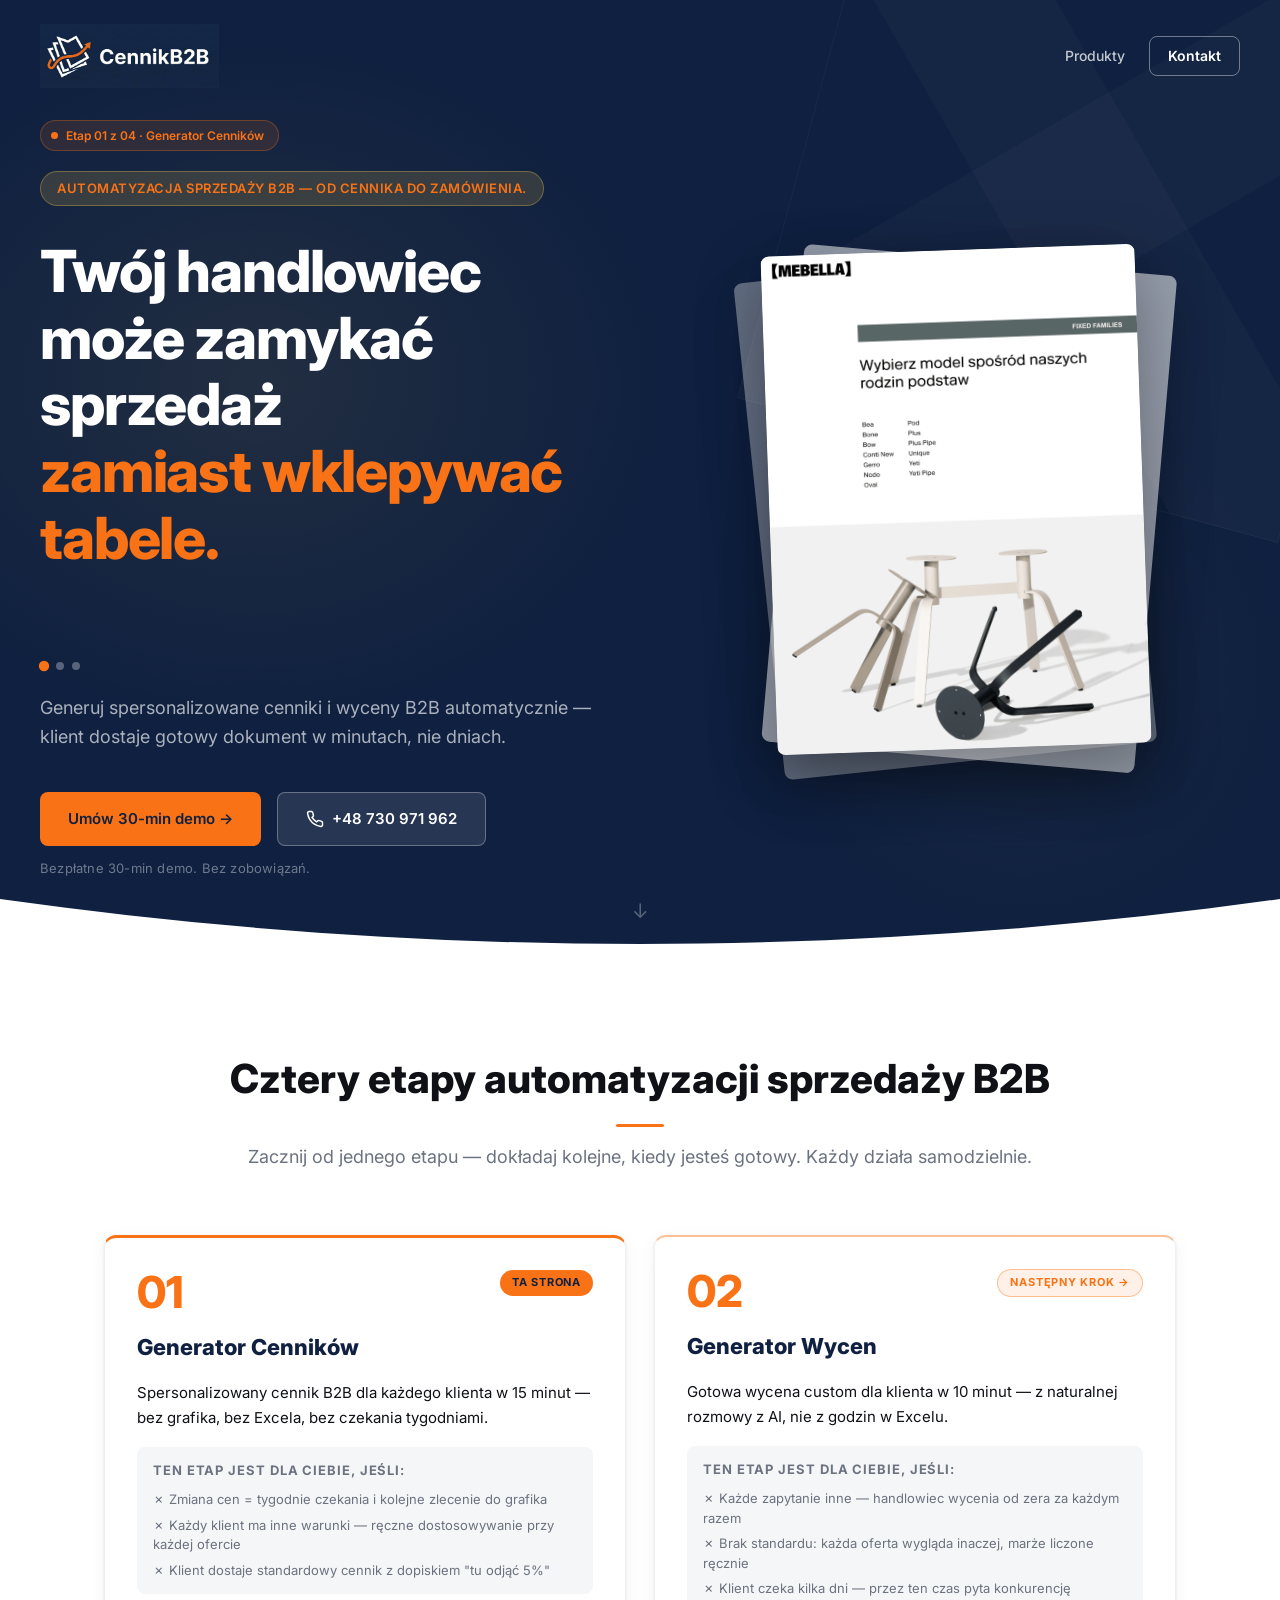
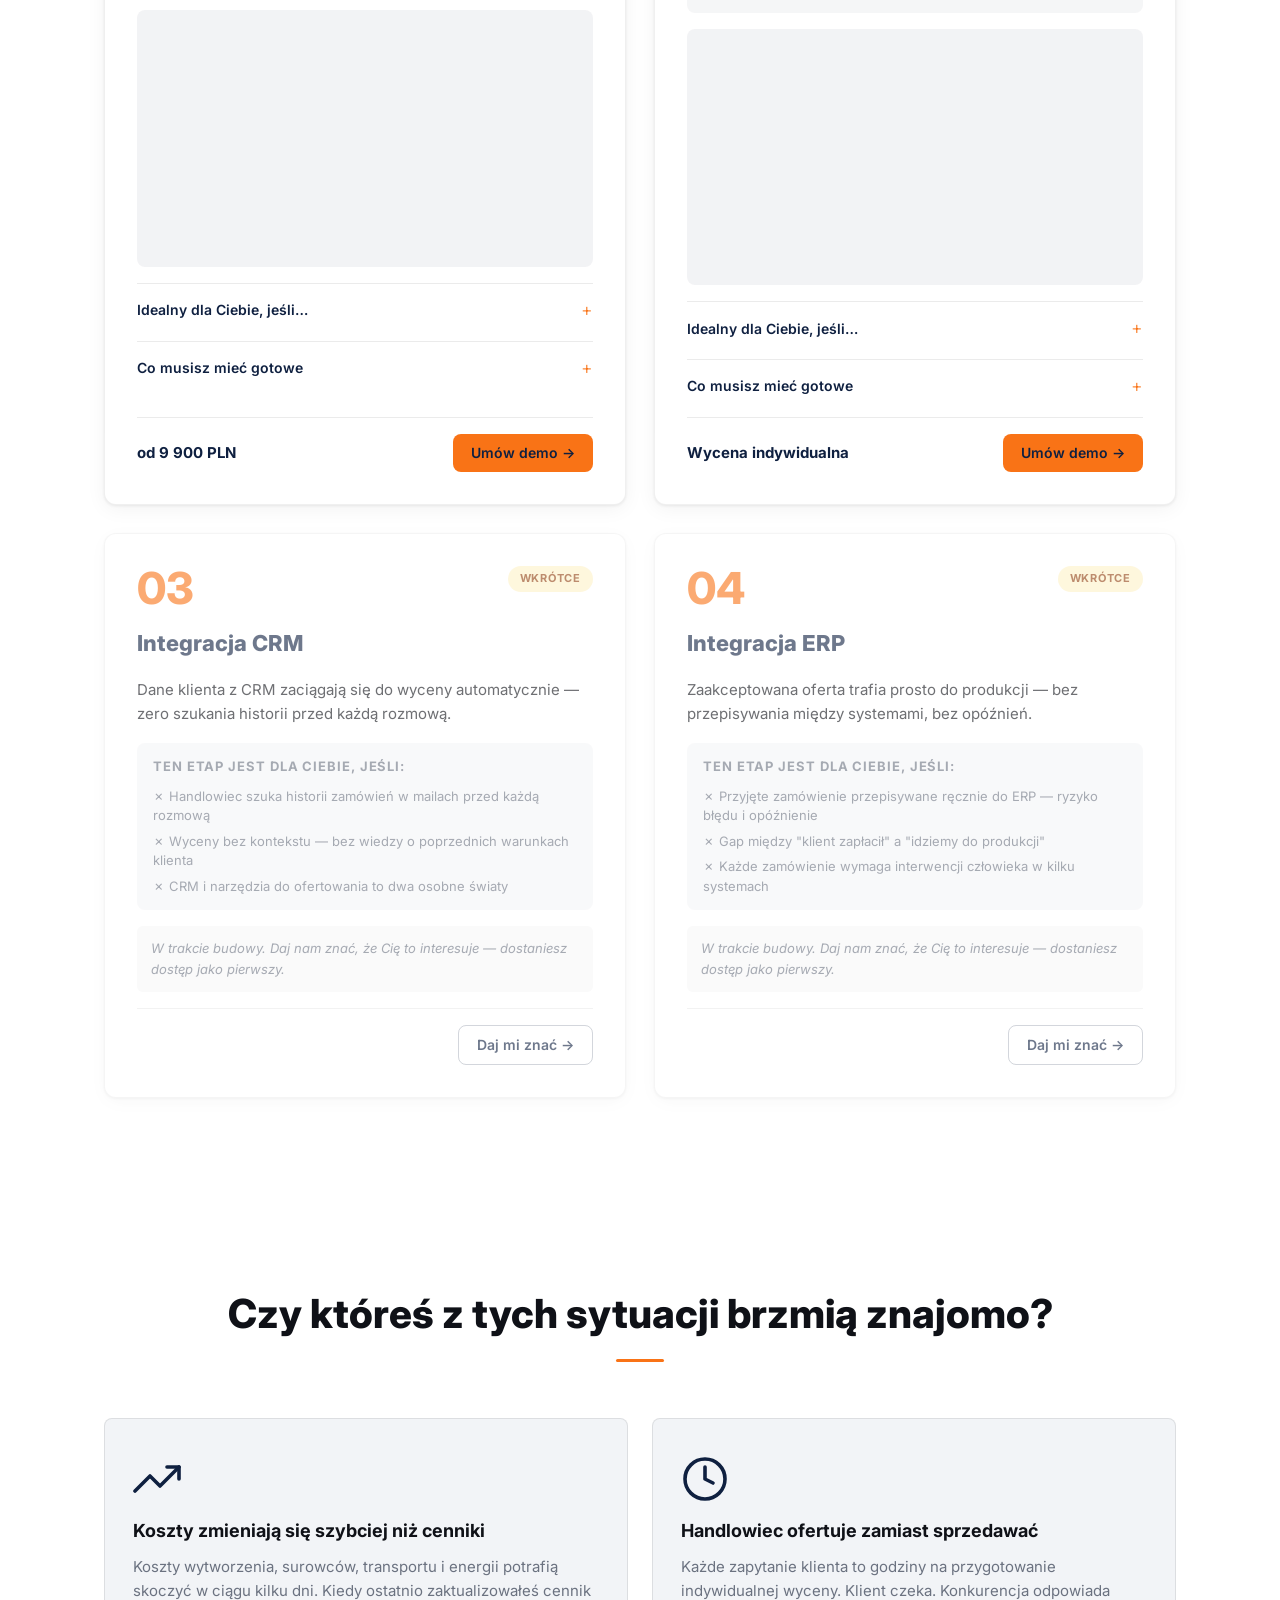
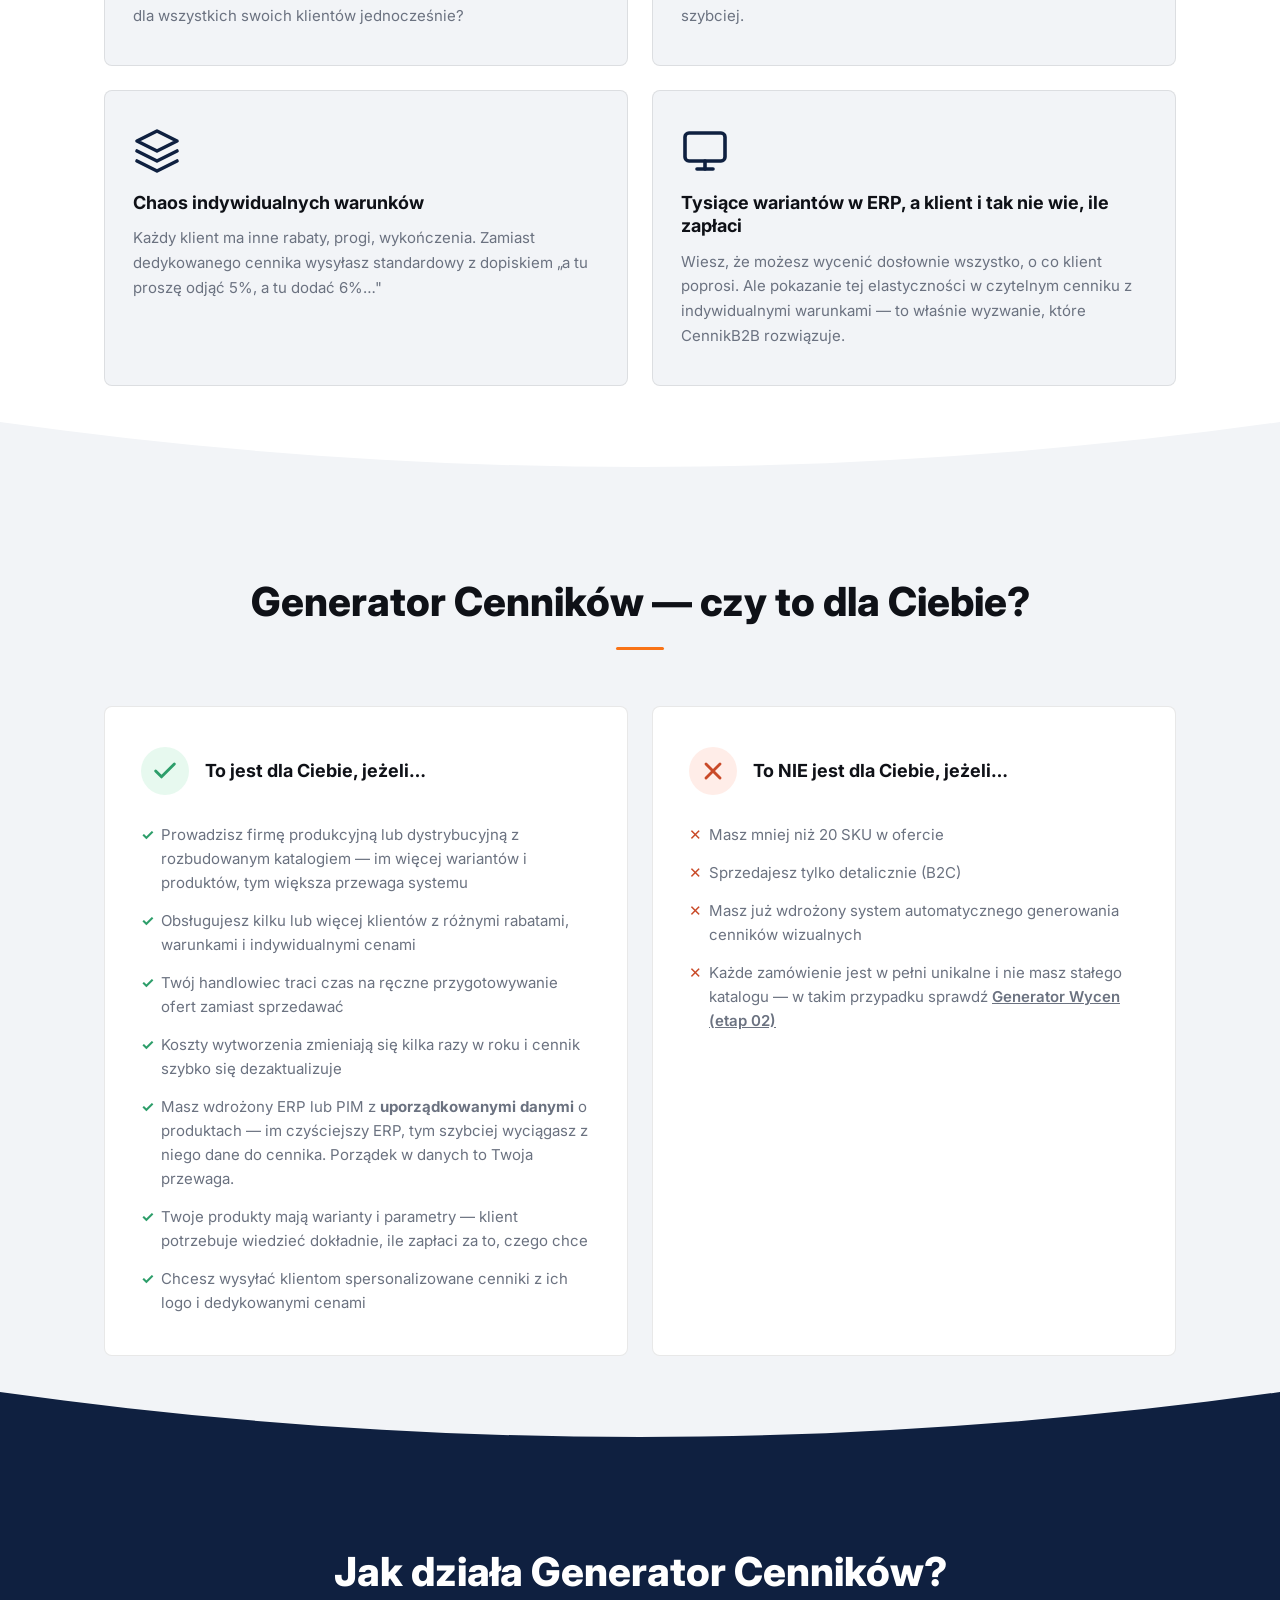
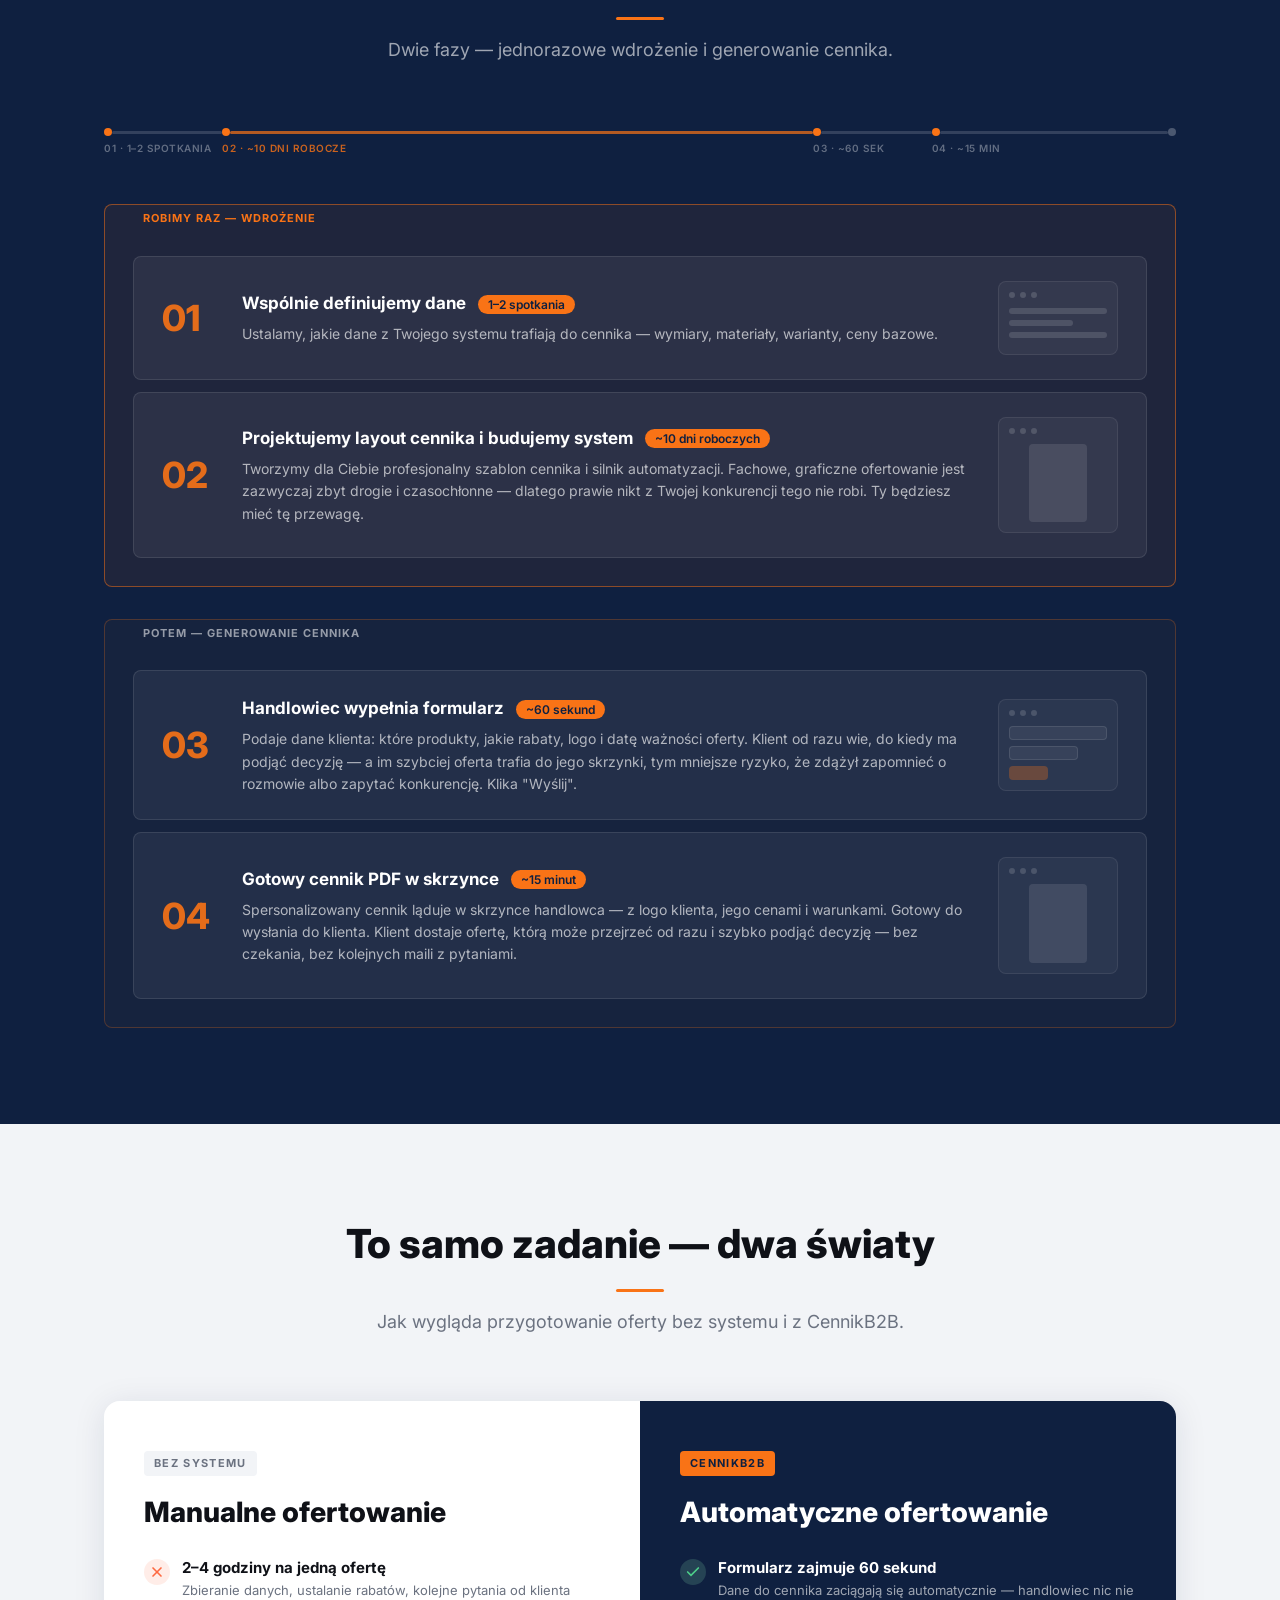
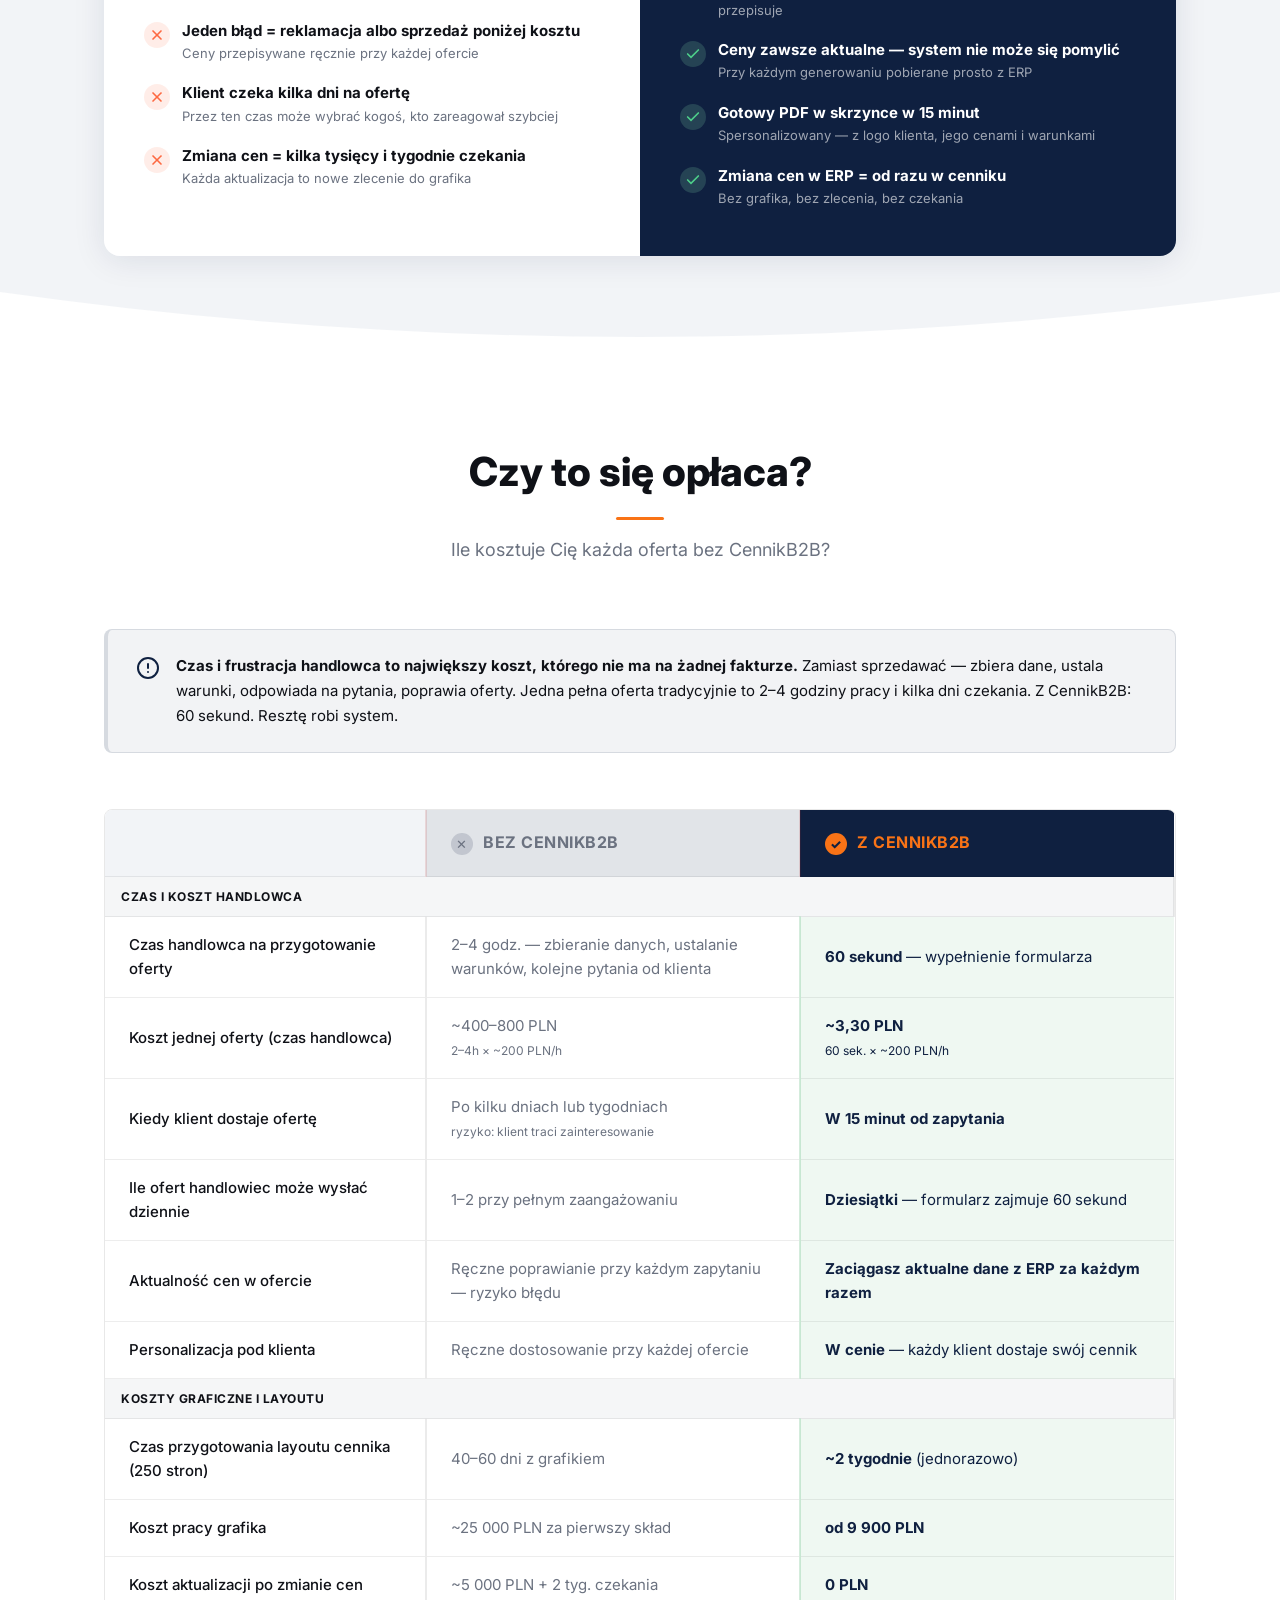
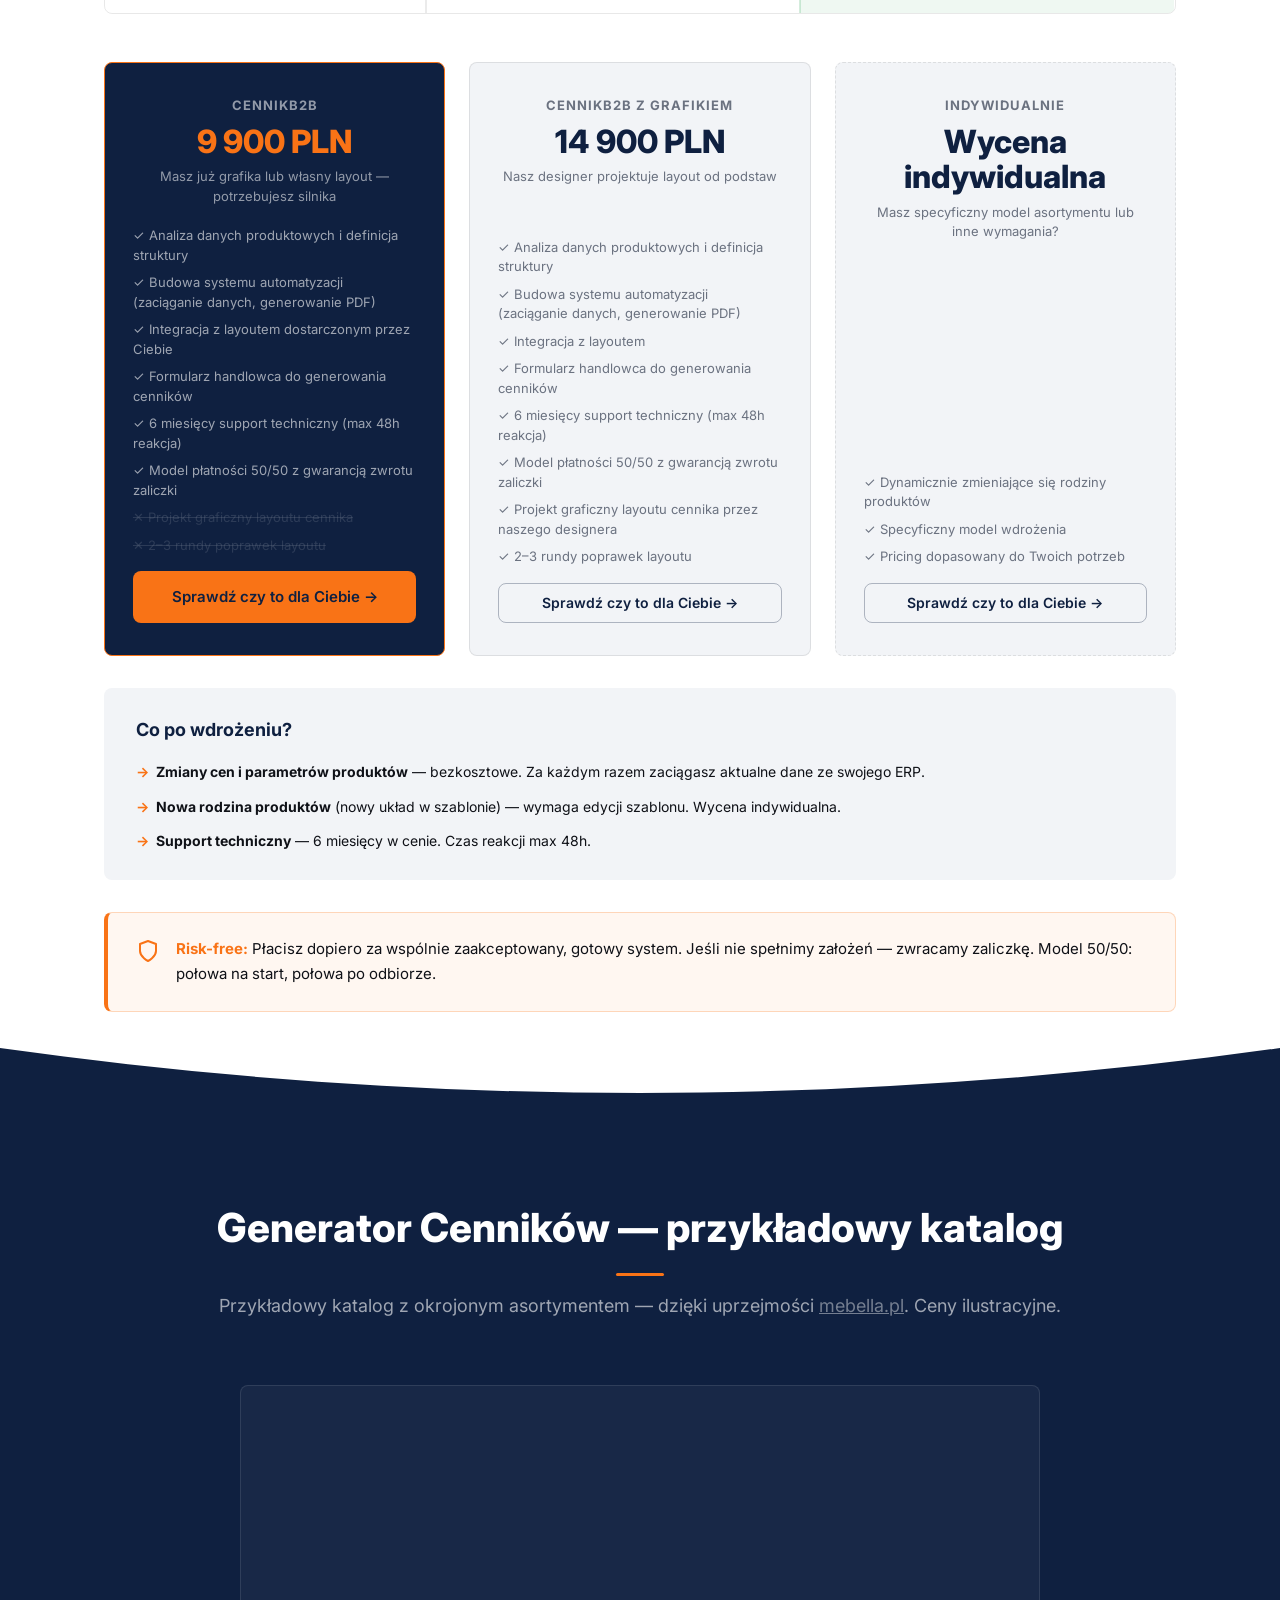
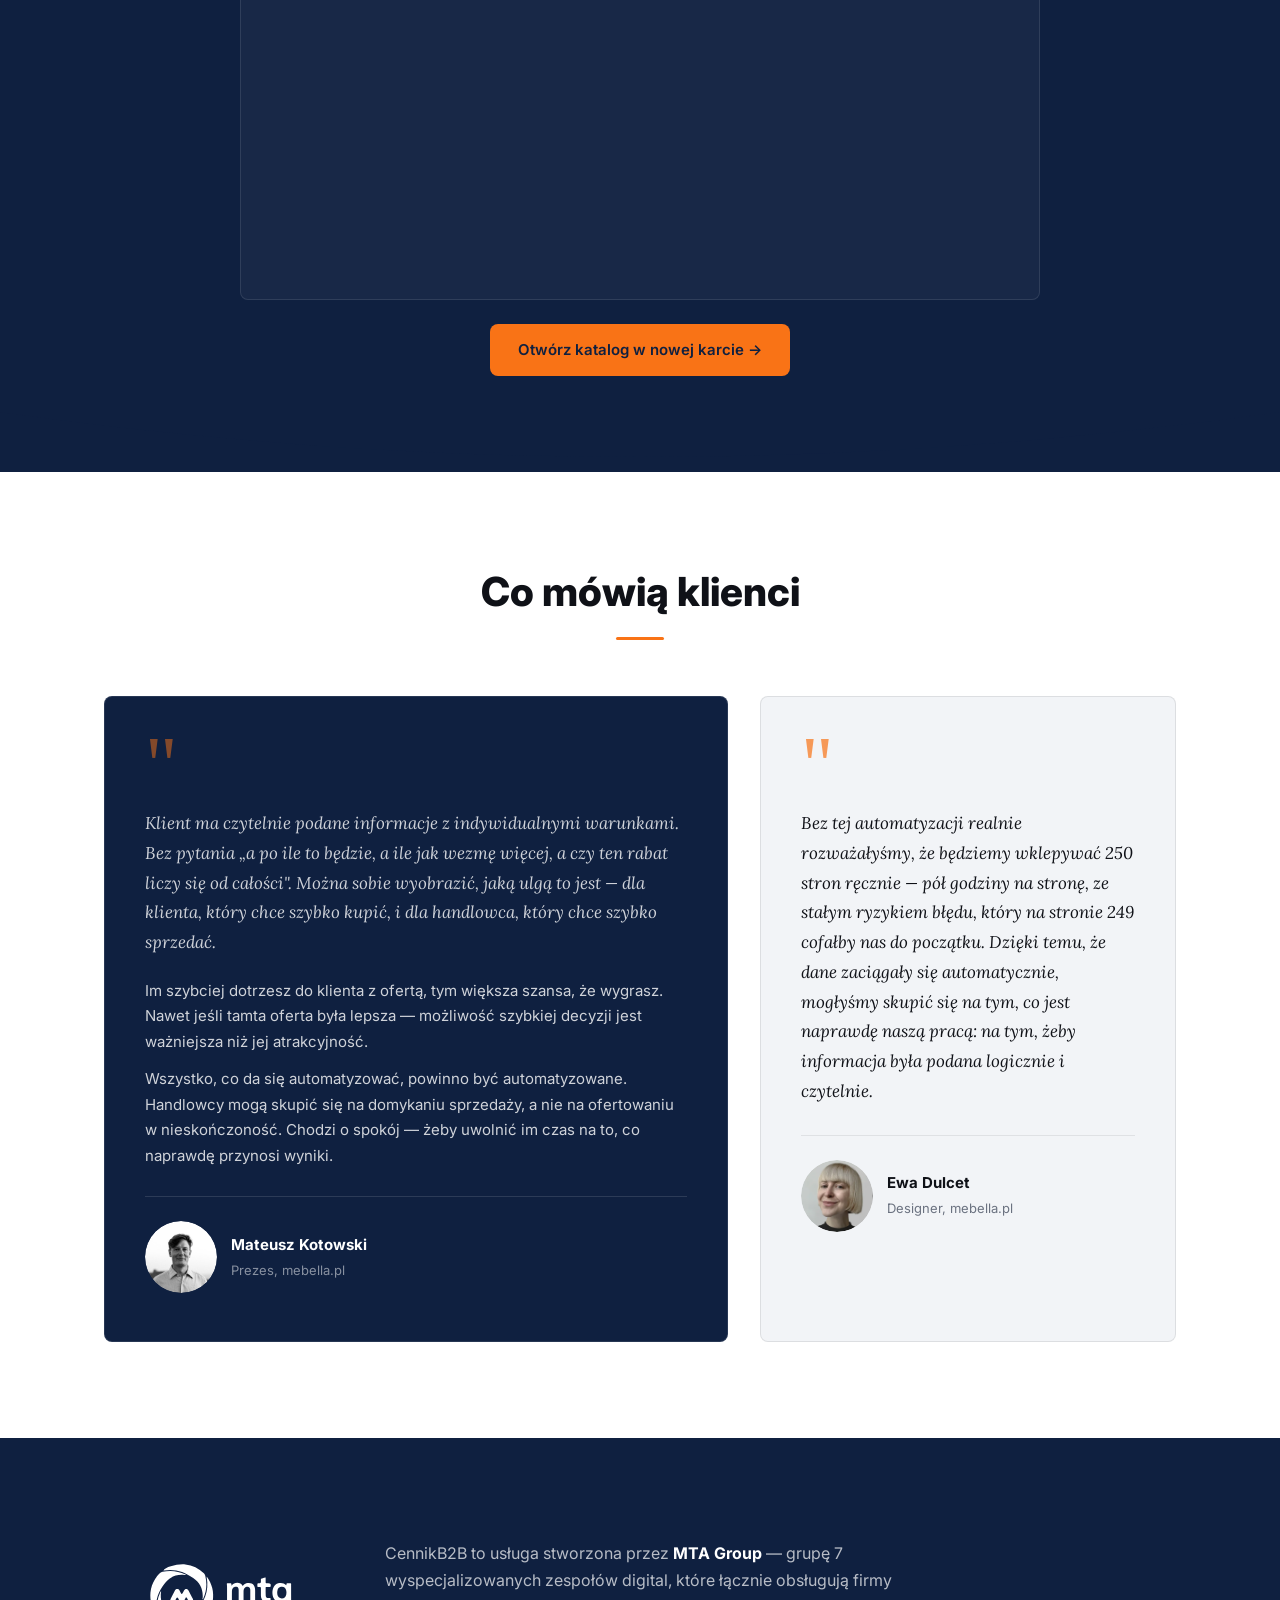
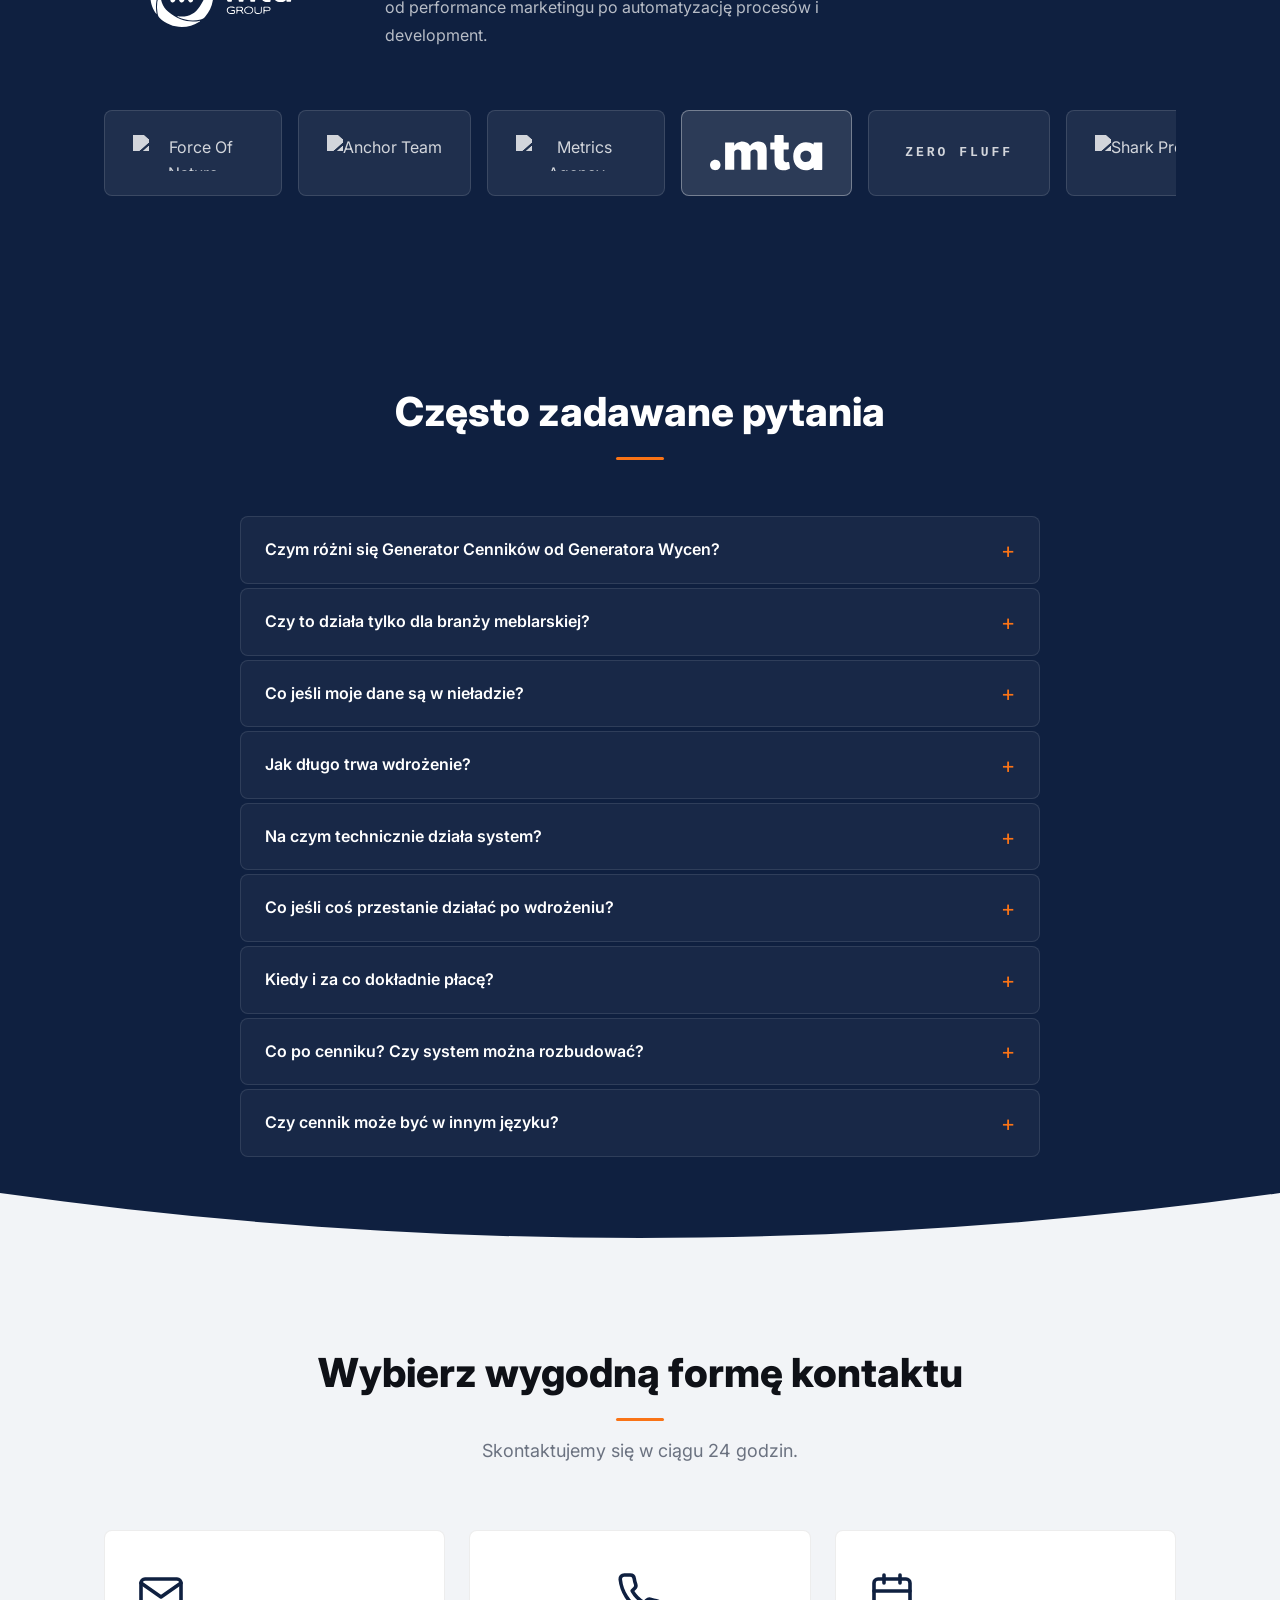
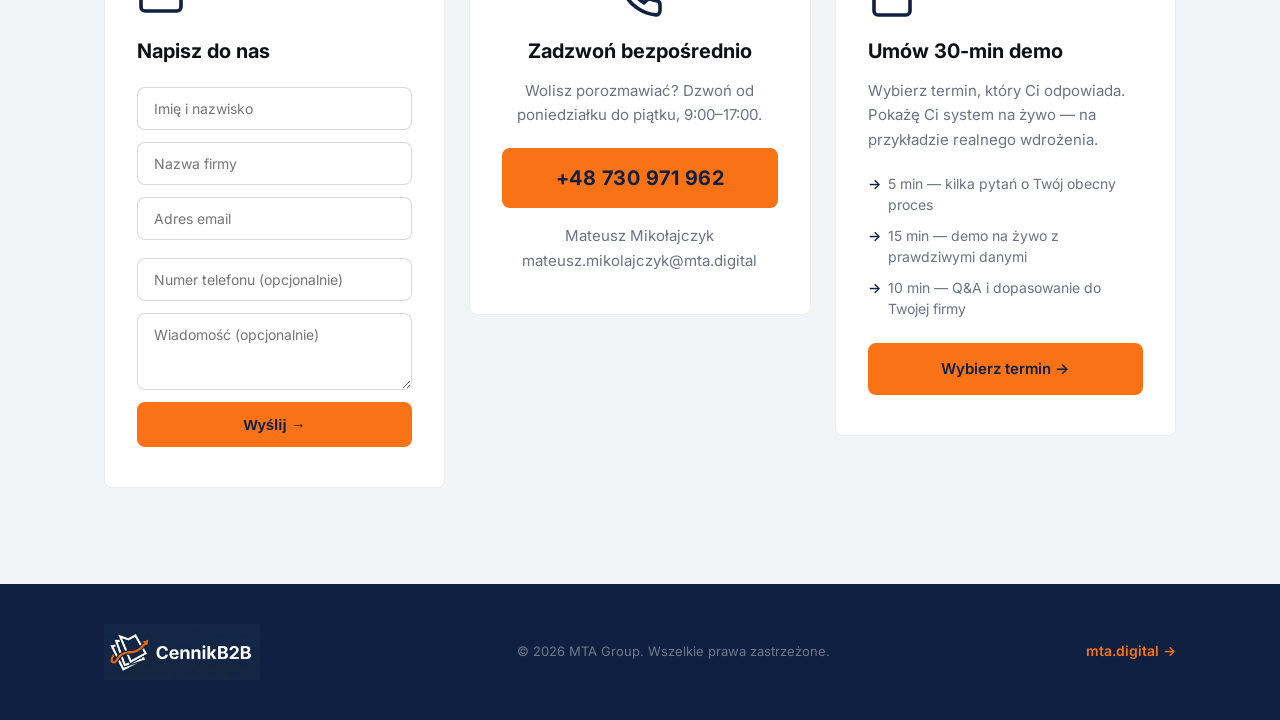
==== commit f4486c68: "landing v2: product ladder P1-P4, stage pills, Loom P2 embed, SKU fix - index.html: pełna przebudowa" ====
--- a/index.html
+++ b/index.html
@@ -3,13 +3,152 @@
 <head>
   <meta charset="UTF-8" />
   <meta name="viewport" content="width=device-width, initial-scale=1.0" />
-  <title>CennikB2B — Dedykowany cennik dla każdego klienta w około 15 minut | MTA Group</title>
-  <meta name="description" content="System automatycznego generowania dedykowanych cenników B2B dla firm produkcyjnych. Handlowiec generuje spersonalizowany cennik w około 15 minut — bez grafika, bez Excela." />
+  <title>CennikB2B — Automatyzacja sprzedaży B2B dla firm produkcyjnych | MTA Group</title>
+  <meta name="description" content="Automatyzacja sprzedaży B2B — generator cenników i wycen dla firm produkcyjnych. Spersonalizowany cennik w 15 minut lub gotowa wycena custom w 10 minut." />
   <link rel="preconnect" href="https://fonts.googleapis.com" />
   <link rel="preconnect" href="https://fonts.gstatic.com" crossorigin />
   <link href="https://fonts.googleapis.com/css2?family=Inter:wght@400;500;600;700;800&family=Lora:ital,wght@0,400;0,600;1,400&display=swap" rel="stylesheet" />
   <link rel="icon" type="image/png" href="assets/favicon.png" />
   <link rel="stylesheet" href="style.css" />
+  <style>
+    /* ===== PRODUCT LADDER ===== */
+    .ladder-grid {
+      display: grid;
+      grid-template-columns: repeat(2, 1fr);
+      gap: 28px;
+    }
+    .ladder-card {
+      background: var(--white);
+      border-radius: 12px;
+      padding: 32px;
+      display: flex;
+      flex-direction: column;
+      gap: 16px;
+      box-shadow: 0 1px 3px rgba(0,0,0,0.07), 0 4px 20px rgba(0,0,0,0.05);
+      border: 1px solid rgba(0,0,0,0.06);
+    }
+    .ladder-card-soon { opacity: 0.6; }
+    .ladder-card-header { display: flex; justify-content: space-between; align-items: flex-start; }
+    .ladder-num { font-size: 44px; font-weight: 800; line-height: 1; color: var(--yellow); }
+    .ladder-badge {
+      display: inline-block;
+      padding: 4px 12px;
+      border-radius: 100px;
+      font-size: 11px;
+      font-weight: 700;
+      letter-spacing: 0.07em;
+      text-transform: uppercase;
+    }
+    .ladder-badge-available { background: #dcfce7; color: #15803d; }
+    .ladder-badge-soon      { background: #fef3c7; color: #92400e; }
+    .ladder-name { font-size: 22px; font-weight: 800; color: var(--dark); }
+    .ladder-jtbd { font-size: 15px; line-height: 1.65; color: var(--text); }
+    .ladder-pains {
+      display: flex;
+      flex-direction: column;
+      gap: 6px;
+      padding: 14px 16px;
+      background: rgba(15,32,64,0.04);
+      border-radius: 8px;
+    }
+    .ladder-pains-label {
+      font-size: 11px;
+      font-weight: 700;
+      text-transform: uppercase;
+      letter-spacing: 0.07em;
+      color: var(--muted);
+      padding-bottom: 4px;
+    }
+    .ladder-pains span { font-size: 13px; color: var(--muted); line-height: 1.5; }
+    .ladder-details { border-top: 1px solid rgba(0,0,0,0.08); padding-top: 12px; }
+    .ladder-details summary {
+      cursor: pointer;
+      font-size: 14px;
+      font-weight: 600;
+      color: var(--dark);
+      list-style: none;
+      display: flex;
+      justify-content: space-between;
+      align-items: center;
+      user-select: none;
+    }
+    .ladder-details summary::-webkit-details-marker { display: none; }
+    .ladder-details summary::after { content: '+'; font-size: 18px; font-weight: 300; color: var(--yellow); }
+    .ladder-details[open] summary::after { content: '−'; }
+    .ladder-details ul { margin: 10px 0 4px 16px; display: flex; flex-direction: column; gap: 6px; }
+    .ladder-details li { font-size: 13px; line-height: 1.6; color: var(--text); }
+    .ladder-soon-note {
+      font-size: 13px;
+      color: var(--muted);
+      font-style: italic;
+      padding: 12px 14px;
+      background: rgba(0,0,0,0.03);
+      border-radius: 6px;
+      margin-top: auto;
+    }
+    .ladder-footer {
+      margin-top: auto;
+      padding-top: 16px;
+      border-top: 1px solid rgba(0,0,0,0.08);
+      display: flex;
+      align-items: center;
+      justify-content: space-between;
+      gap: 12px;
+    }
+    .ladder-price { font-size: 15px; font-weight: 700; color: var(--dark); }
+    .btn-sm { padding: 8px 18px !important; font-size: 14px !important; }
+    .demo-placeholder {
+      background: rgba(255,255,255,0.04);
+      border: 1px dashed rgba(255,255,255,0.18);
+      border-radius: 12px;
+      min-height: 360px;
+      display: flex;
+      align-items: center;
+      justify-content: center;
+      flex-direction: column;
+      gap: 12px;
+      text-align: center;
+      padding: 40px;
+    }
+    .demo-placeholder p { color: rgba(255,255,255,0.3); font-size: 13px; }
+    @media (max-width: 860px) {
+      .ladder-grid { grid-template-columns: 1fr; }
+    }
+    /* ===== HERO STEP BADGE ===== */
+    .hero-step-badge {
+      display: inline-flex;
+      align-items: center;
+      gap: 8px;
+      padding: 5px 14px 5px 10px;
+      border-radius: 100px;
+      font-size: 12px;
+      font-weight: 600;
+      background: rgba(249,115,22,0.12);
+      color: var(--yellow);
+      border: 1px solid rgba(249,115,22,0.3);
+      margin-bottom: 20px;
+    }
+    .hero-step-dot {
+      width: 7px;
+      height: 7px;
+      border-radius: 50%;
+      background: var(--yellow);
+      flex-shrink: 0;
+    }
+    /* ===== LADDER CARD STATES ===== */
+    .ladder-badge-current { background: var(--yellow); color: var(--dark); }
+    .ladder-badge-next    { background: rgba(249,115,22,0.1); color: var(--yellow); border: 1px solid rgba(249,115,22,0.4); }
+    .ladder-card-current  { border-top: 3px solid var(--yellow) !important; }
+    .ladder-card-next     { border-top: 2px solid rgba(249,115,22,0.45) !important; }
+    /* ===== LOOM IN CARD ===== */
+    .ladder-loom {
+      border-radius: 8px;
+      overflow: hidden;
+      aspect-ratio: 16/9;
+      background: rgba(15,32,64,0.05);
+    }
+    .ladder-loom iframe { width: 100%; height: 100%; display: block; border: 0; }
+  </style>
 </head>
 <body>
 
@@ -19,17 +158,25 @@
       <a href="#" class="nav-logo">
         <img src="assets/logo-cennikb2b.png" alt="CennikB2B" class="nav-logo-img" />
       </a>
-      <a href="#kontakt" class="btn btn-outline-sm">Kontakt</a>
+      <div style="display:flex;align-items:center;gap:24px;">
+        <a href="#produkty" style="color:rgba(255,255,255,0.75);font-size:14px;font-weight:500;text-decoration:none;">Produkty</a>
+        <a href="#kontakt" class="btn btn-outline-sm">Kontakt</a>
+      </div>
     </nav>
 
     <div class="hero-grid">
       <div class="hero-content">
-        <div class="hero-tag">Dedykowany cennik dla każdego klienta. W około 15 minut.</div>
+        <div class="hero-step-badge">
+          <span class="hero-step-dot"></span>
+          Etap 01 z 04 · Generator Cenników
+        </div>
+
+        <div class="hero-tag">Automatyzacja sprzedaży B2B — od cennika do zamówienia.</div>
 
         <div class="hero-headlines" id="heroSlider">
           <h1 class="hero-headline active">Twój handlowiec może zamykać sprzedaż<br><span class="accent">zamiast wklepywać tabele.</span></h1>
           <h1 class="hero-headline">Twoje koszty wytworzenia mogą zmienić się w tydzień.<br><span class="accent">Twój cennik też powinien.</span></h1>
-          <h1 class="hero-headline">Zamiast tygodni negocjacji —<br><span class="accent">spersonalizowany cennik w skrzynce klienta w około 15 minut.</span></h1>
+          <h1 class="hero-headline">Klient pyta o wycenę.<br><span class="accent">Twój handlowiec ma ją gotową w 10 minut.</span></h1>
         </div>
 
         <div class="hero-dots" id="heroDots">
@@ -38,7 +185,7 @@
           <button class="dot" aria-label="Slajd 3"></button>
         </div>
 
-        <p class="hero-sub">Handlowiec generuje spersonalizowany cennik w ~15 minut — klient dostaje gotową ofertę ze swoimi cenami i rabatami, bez maili i pytań.</p>
+        <p class="hero-sub">Generuj spersonalizowane cenniki i wyceny B2B automatycznie — klient dostaje gotowy dokument w minutach, nie dniach.</p>
 
         <div class="hero-cta">
           <a href="https://calendly.com/mateusz-mikolajczyk/cennikb2b" class="btn btn-primary" target="_blank" rel="noopener">
@@ -72,6 +219,141 @@
     </div>
   </header>
 
+  <!-- ===================== CZTERY ETAPY ===================== -->
+  <section class="section section-light" id="produkty">
+    <div class="container">
+      <h2 class="section-title">Cztery etapy automatyzacji sprzedaży B2B</h2>
+      <p class="section-sub">Zacznij od jednego etapu — dokładaj kolejne, kiedy jesteś gotowy. Każdy działa samodzielnie.</p>
+
+      <div class="ladder-grid">
+
+        <!-- P1 -->
+        <div class="ladder-card ladder-card-current">
+          <div class="ladder-card-header">
+            <div class="ladder-num">01</div>
+            <span class="ladder-badge ladder-badge-current">Ta strona</span>
+          </div>
+          <h3 class="ladder-name">Generator Cenników</h3>
+          <p class="ladder-jtbd">Spersonalizowany cennik B2B dla każdego klienta w 15 minut — bez grafika, bez Excela, bez czekania tygodniami.</p>
+          <div class="ladder-pains">
+            <span class="ladder-pains-label">Ten etap jest dla Ciebie, jeśli:</span>
+            <span>✗ Zmiana cen = tygodnie czekania i kolejne zlecenie do grafika</span>
+            <span>✗ Każdy klient ma inne warunki — ręczne dostosowywanie przy każdej ofercie</span>
+            <span>✗ Klient dostaje standardowy cennik z dopiskiem "tu odjąć 5%"</span>
+          </div>
+          <div class="ladder-loom">
+            <!-- TODO: zastąp LOOM_P1_ID właściwym ID z loom.com/share/[ID] -->
+            <iframe src="https://www.loom.com/embed/008df5555a7745f0a5821630da624aea" webkitallowfullscreen mozallowfullscreen allowfullscreen></iframe>
+          </div>
+          <details class="ladder-details">
+            <summary>Idealny dla Ciebie, jeśli…</summary>
+            <ul>
+              <li>Prowadzisz firmę produkcyjną lub dystrybucyjną z rozbudowanym katalogiem — im więcej wariantów i produktów, tym większa przewaga systemu</li>
+              <li>Masz kilku lub więcej klientów B2B z różnymi rabatami i warunkami</li>
+              <li>Handlowiec traci czas na przygotowywanie ofert zamiast sprzedawać</li>
+              <li>Koszty wytworzenia zmieniają się kilka razy w roku</li>
+            </ul>
+          </details>
+          <details class="ladder-details">
+            <summary>Co musisz mieć gotowe</summary>
+            <ul>
+              <li>Dane produktów w ERP, Sheets lub CSV (powiemy Ci, jakiej dokładnie struktury)</li>
+              <li>Szkic lub gotowy layout cennika — lub zamawiasz projekt graficzny u nas</li>
+            </ul>
+          </details>
+          <div class="ladder-footer">
+            <span class="ladder-price">od 9 900 PLN</span>
+            <a href="https://calendly.com/mateusz-mikolajczyk/cennikb2b" class="btn btn-primary btn-sm" target="_blank" rel="noopener">Umów demo →</a>
+          </div>
+        </div>
+
+        <!-- P2 -->
+        <div class="ladder-card ladder-card-next">
+          <div class="ladder-card-header">
+            <div class="ladder-num">02</div>
+            <span class="ladder-badge ladder-badge-next">Następny krok →</span>
+          </div>
+          <h3 class="ladder-name">Generator Wycen</h3>
+          <p class="ladder-jtbd">Gotowa wycena custom dla klienta w 10 minut — z naturalnej rozmowy z AI, nie z godzin w Excelu.</p>
+          <div class="ladder-pains">
+            <span class="ladder-pains-label">Ten etap jest dla Ciebie, jeśli:</span>
+            <span>✗ Każde zapytanie inne — handlowiec wycenia od zera za każdym razem</span>
+            <span>✗ Brak standardu: każda oferta wygląda inaczej, marże liczone ręcznie</span>
+            <span>✗ Klient czeka kilka dni — przez ten czas pyta konkurencję</span>
+          </div>
+          <div class="ladder-loom">
+            <iframe src="https://www.loom.com/embed/17a4225dfdd04f52aaabefee190d8d89" webkitallowfullscreen mozallowfullscreen allowfullscreen></iframe>
+          </div>
+          <details class="ladder-details">
+            <summary>Idealny dla Ciebie, jeśli…</summary>
+            <ul>
+              <li>Każde zamówienie jest unikalne — nie masz stałego cennika bazowego dla klientów</li>
+              <li>Handlowiec traci 2+ godziny na przygotowanie jednej wyceny</li>
+              <li>Marże i warunki są negocjowane indywidualnie przy każdym zapytaniu</li>
+            </ul>
+          </details>
+          <details class="ladder-details">
+            <summary>Co musisz mieć gotowe</summary>
+            <ul>
+              <li>Cennik bazowy lub koszty TKW w arkuszu kalkulacyjnym</li>
+              <li>Zasady marżowania i rabatowania (lub gotowość ich opisania z nami)</li>
+            </ul>
+          </details>
+          <div class="ladder-footer">
+            <span class="ladder-price">Wycena indywidualna</span>
+            <a href="https://calendly.com/mateusz-mikolajczyk/cennikb2b" class="btn btn-primary btn-sm" target="_blank" rel="noopener">Umów demo →</a>
+          </div>
+        </div>
+
+        <!-- P3 -->
+        <div class="ladder-card ladder-card-soon">
+          <div class="ladder-card-header">
+            <div class="ladder-num">03</div>
+            <span class="ladder-badge ladder-badge-soon">Wkrótce</span>
+          </div>
+          <h3 class="ladder-name">Integracja CRM</h3>
+          <p class="ladder-jtbd">Dane klienta z CRM zaciągają się do wyceny automatycznie — zero szukania historii przed każdą rozmową.</p>
+          <div class="ladder-pains">
+            <span class="ladder-pains-label">Ten etap jest dla Ciebie, jeśli:</span>
+            <span>✗ Handlowiec szuka historii zamówień w mailach przed każdą rozmową</span>
+            <span>✗ Wyceny bez kontekstu — bez wiedzy o poprzednich warunkach klienta</span>
+            <span>✗ CRM i narzędzia do ofertowania to dwa osobne światy</span>
+          </div>
+          <div class="ladder-soon-note">W trakcie budowy. Daj nam znać, że Cię to interesuje — dostaniesz dostęp jako pierwszy.</div>
+          <div class="ladder-footer">
+            <span class="ladder-price"></span>
+            <a href="#kontakt" class="btn btn-outline-dark btn-sm">Daj mi znać →</a>
+          </div>
+        </div>
+
+        <!-- P4 -->
+        <div class="ladder-card ladder-card-soon">
+          <div class="ladder-card-header">
+            <div class="ladder-num">04</div>
+            <span class="ladder-badge ladder-badge-soon">Wkrótce</span>
+          </div>
+          <h3 class="ladder-name">Integracja ERP</h3>
+          <p class="ladder-jtbd">Zaakceptowana oferta trafia prosto do produkcji — bez przepisywania między systemami, bez opóźnień.</p>
+          <div class="ladder-pains">
+            <span class="ladder-pains-label">Ten etap jest dla Ciebie, jeśli:</span>
+            <span>✗ Przyjęte zamówienie przepisywane ręcznie do ERP — ryzyko błędu i opóźnienie</span>
+            <span>✗ Gap między "klient zapłacił" a "idziemy do produkcji"</span>
+            <span>✗ Każde zamówienie wymaga interwencji człowieka w kilku systemach</span>
+          </div>
+          <div class="ladder-soon-note">W trakcie budowy. Daj nam znać, że Cię to interesuje — dostaniesz dostęp jako pierwszy.</div>
+          <div class="ladder-footer">
+            <span class="ladder-price"></span>
+            <a href="#kontakt" class="btn btn-outline-dark btn-sm">Daj mi znać →</a>
+          </div>
+        </div>
+
+      </div>
+    </div>
+    <div class="section-divider">
+      <svg viewBox="0 0 1440 60" preserveAspectRatio="none"><path d="M0,0 C480,60 960,60 1440,0 L1440,60 L0,60Z" fill="var(--white)"/></svg>
+    </div>
+  </section>
+
   <!-- ===================== PROBLEM ===================== -->
   <section class="section section-light" id="problem">
     <div class="container">
@@ -108,7 +390,7 @@
   <!-- ===================== DLA KOGO ===================== -->
   <section class="section section-beige" id="dla-kogo">
     <div class="container">
-      <h2 class="section-title">Czy CennikB2B jest dla Ciebie?</h2>
+      <h2 class="section-title">Generator Cenników — czy to dla Ciebie?</h2>
 
       <div class="fit-grid">
         <div class="fit-card fit-card-yes">
@@ -119,7 +401,7 @@
             <h3>To jest dla Ciebie, jeżeli…</h3>
           </div>
           <ul class="fit-list">
-            <li>Prowadzisz firmę produkcyjną lub dystrybucyjną z katalogiem do około 1000 produktów</li>
+            <li>Prowadzisz firmę produkcyjną lub dystrybucyjną z rozbudowanym katalogiem — im więcej wariantów i produktów, tym większa przewaga systemu</li>
             <li>Obsługujesz kilku lub więcej klientów z różnymi rabatami, warunkami i indywidualnymi cenami</li>
             <li>Twój handlowiec traci czas na ręczne przygotowywanie ofert zamiast sprzedawać</li>
             <li>Koszty wytworzenia zmieniają się kilka razy w roku i cennik szybko się dezaktualizuje</li>
@@ -139,6 +421,7 @@
             <li>Masz mniej niż 20 SKU w ofercie</li>
             <li>Sprzedajesz tylko detalicznie (B2C)</li>
             <li>Masz już wdrożony system automatycznego generowania cenników wizualnych</li>
+            <li>Każde zamówienie jest w pełni unikalne i nie masz stałego katalogu — w takim przypadku sprawdź <a href="#produkty" style="color:inherit;font-weight:600;">Generator Wycen (etap 02)</a></li>
           </ul>
         </div>
       </div>
@@ -151,7 +434,7 @@
   <!-- ===================== JAK TO DZIAŁA ===================== -->
   <section class="section section-dark" id="jak-dziala">
     <div class="container">
-      <h2 class="section-title">Jak to działa? — kroki</h2>
+      <h2 class="section-title">Jak działa Generator Cenników?</h2>
       <p class="section-sub">Dwie fazy — jednorazowe wdrożenie i generowanie cennika.</p>
 
       <div class="steps-timeline" aria-hidden="true">
@@ -492,7 +775,7 @@
   <!-- ===================== KATALOG PREVIEW ===================== -->
   <section class="section section-dark" id="katalog">
     <div class="container">
-      <h2 class="section-title">Zobacz przykładowy katalog</h2>
+      <h2 class="section-title">Generator Cenników — przykładowy katalog</h2>
       <p class="section-sub">Przykładowy katalog z okrojonym asortymentem — dzięki uprzejmości <a href="https://mebella.pl" target="_blank" rel="noopener" style="color:inherit;text-decoration:underline;opacity:0.7">mebella.pl</a>. Ceny ilustracyjne.</p>
 
       <div class="catalog-preview">
@@ -505,7 +788,7 @@
       </div>
     </div>
     <div class="section-divider">
-      <svg viewBox="0 0 1440 60" preserveAspectRatio="none"><path d="M0,0 C480,60 960,60 1440,0 L1440,60 L0,60Z" fill="var(--white)"/></svg>
+      <svg viewBox="0 0 1440 60" preserveAspectRatio="none"><path d="M0,0 C480,60 960,60 1440,0 L1440,60 L0,60Z" fill="var(--dark)"/></svg>
     </div>
   </section>
 
@@ -606,6 +889,14 @@
       <div class="faq-list">
 
         <details class="faq-item">
+          <summary class="faq-question">Czym różni się Generator Cenników od Generatora Wycen?</summary>
+          <div class="faq-answer">
+            <p>Oba narzędzia przyspieszają ofertowanie, ale rozwiązują różne problemy. <strong>Generator Cenników</strong> sprawdza się, gdy masz stosunkowo stały katalog produktów i wielu klientów B2B z różnymi rabatami — generujesz dla każdego jego własny, wizualny cennik ze wszystkimi produktami i indywidualnymi cenami.</p>
+            <p><strong>Generator Wycen</strong> odpowiada na zapytania custom — kiedy klient prosi o konkretne zamówienie, handlowiec prowadzi rozmowę z AI i dostaje gotową wycenę HTML z pozycjami, cenami i wyliczonymi marżami. Możesz wdrożyć jedno lub oba — patrz sekcja "Cztery etapy" na początku strony.</p>
+          </div>
+        </details>
+
+        <details class="faq-item">
           <summary class="faq-question">Czy to działa tylko dla branży meblarskiej?</summary>
           <div class="faq-answer">
             <p>Nie — system działa dla każdej firmy produkcyjnej lub dystrybucyjnej, która ma katalog produktów i obsługuje odbiorców B2B. Mebella.pl to nasz pierwszy wdrożony klient, ale rozwiązanie jest branżowo-agnostyczne: meble, okna, drzwi, AGD, materiały budowlane, chemia gospodarcza — wszędzie tam, gdzie produkt ma parametry, kody i ceny.</p>
@@ -660,8 +951,8 @@
         <details class="faq-item">
           <summary class="faq-question">Co po cenniku? Czy system można rozbudować?</summary>
           <div class="faq-answer">
-            <p>Tak. Gdy dane masz już w jednym miejscu i system działa, naturalnym kolejnym krokiem są <strong>karty produktów</strong> — większe zdjęcie, pełen opis techniczny, certyfikaty, materiały. To osobna usługa, którą ofertujemy — klienci najpierw dostają cennik, a potem pytają o szczegóły konkretnych produktów, karty to odpowiedź na to zapytanie.</p>
-            <p>Możliwe rozszerzenia: wersja językowa cennika (patrz niżej), nowy layout po rebrandingu. Wszystko w oparciu o te same dane, które już masz.</p>
+            <p>Tak. Generator Cenników i Generator Wycen to pierwsze dwa etapy z planowanego ciągu czterech automatyzacji — kolejne to Integracja CRM i Integracja ERP. Możesz zacząć od jednego etapu i dokładać kolejne, kiedy jesteś gotowy.</p>
+            <p>W ramach samego Generatora Cenników możliwe rozszerzenia to: dodatkowa wersja językowa cennika (jedna w cenie), nowy layout po rebrandingu, karty produktów. Wszystko w oparciu o te same dane, które już masz.</p>
           </div>
         </details>
 
